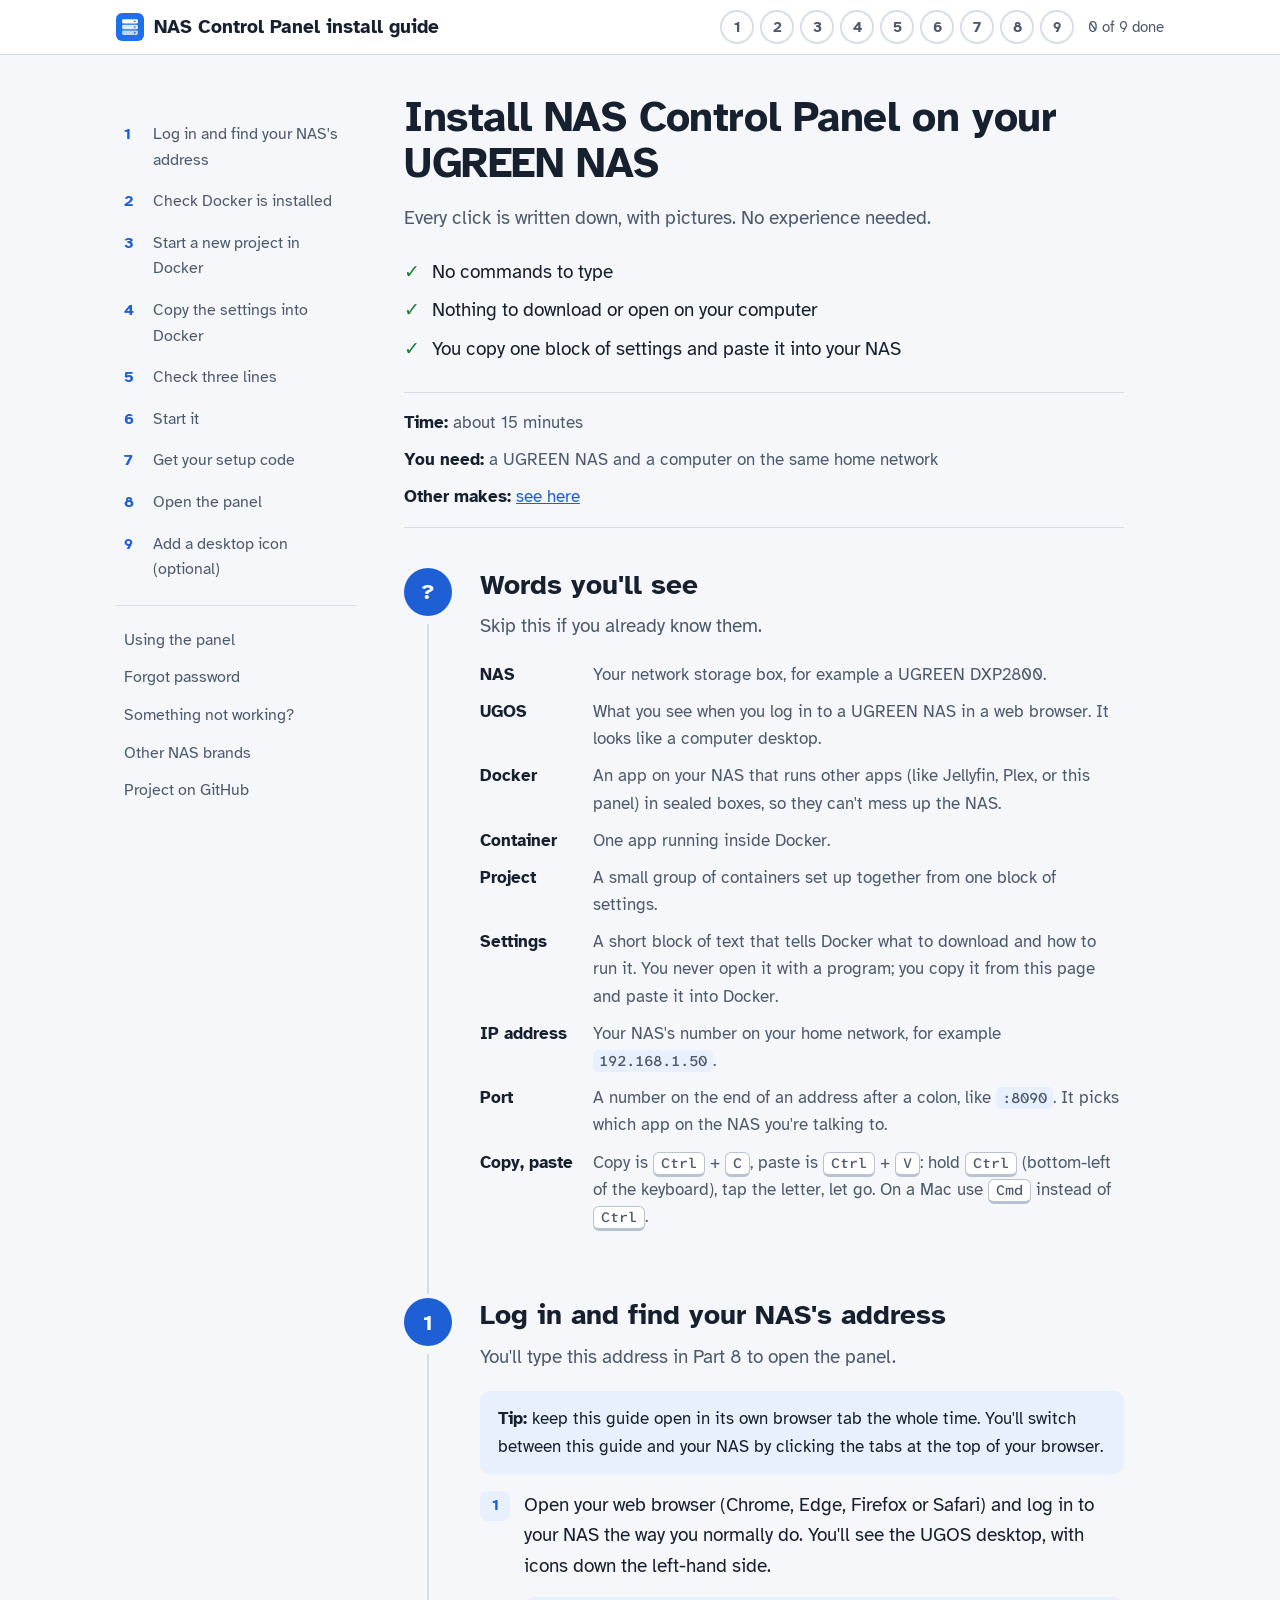
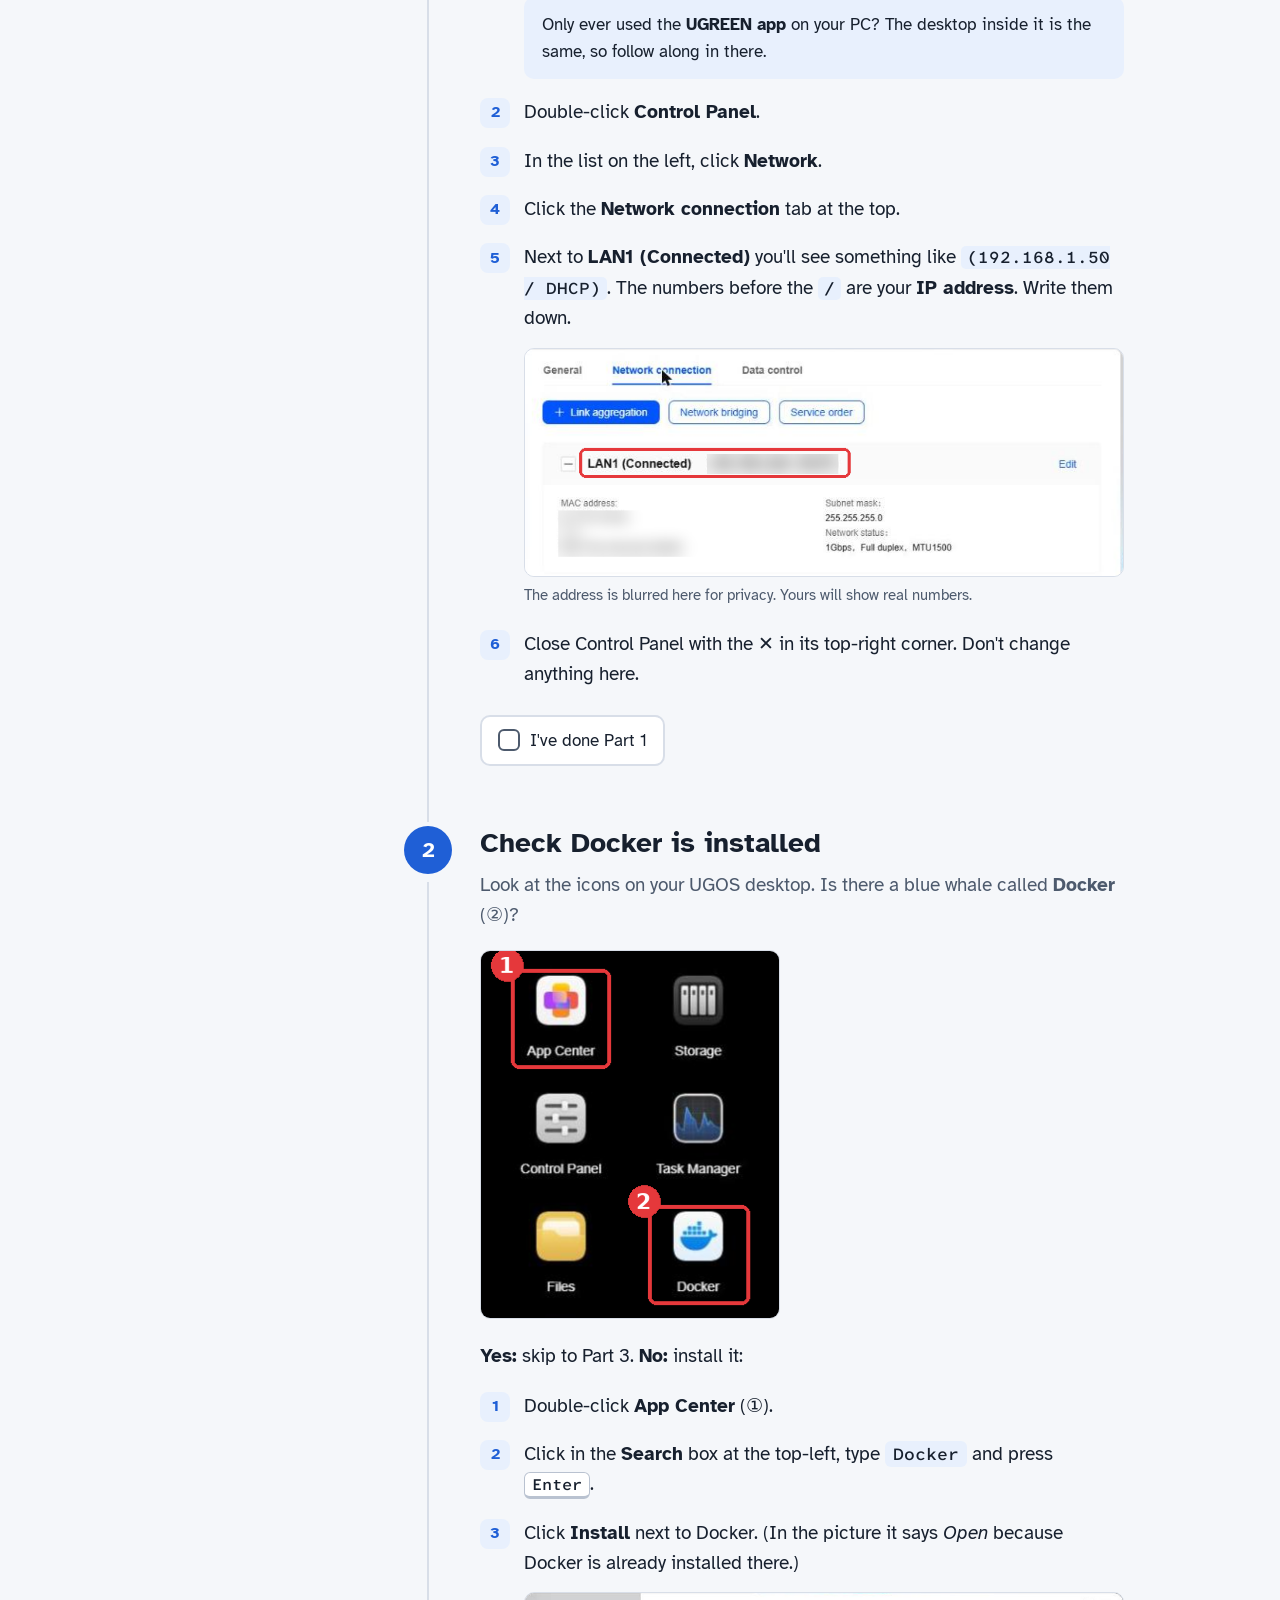
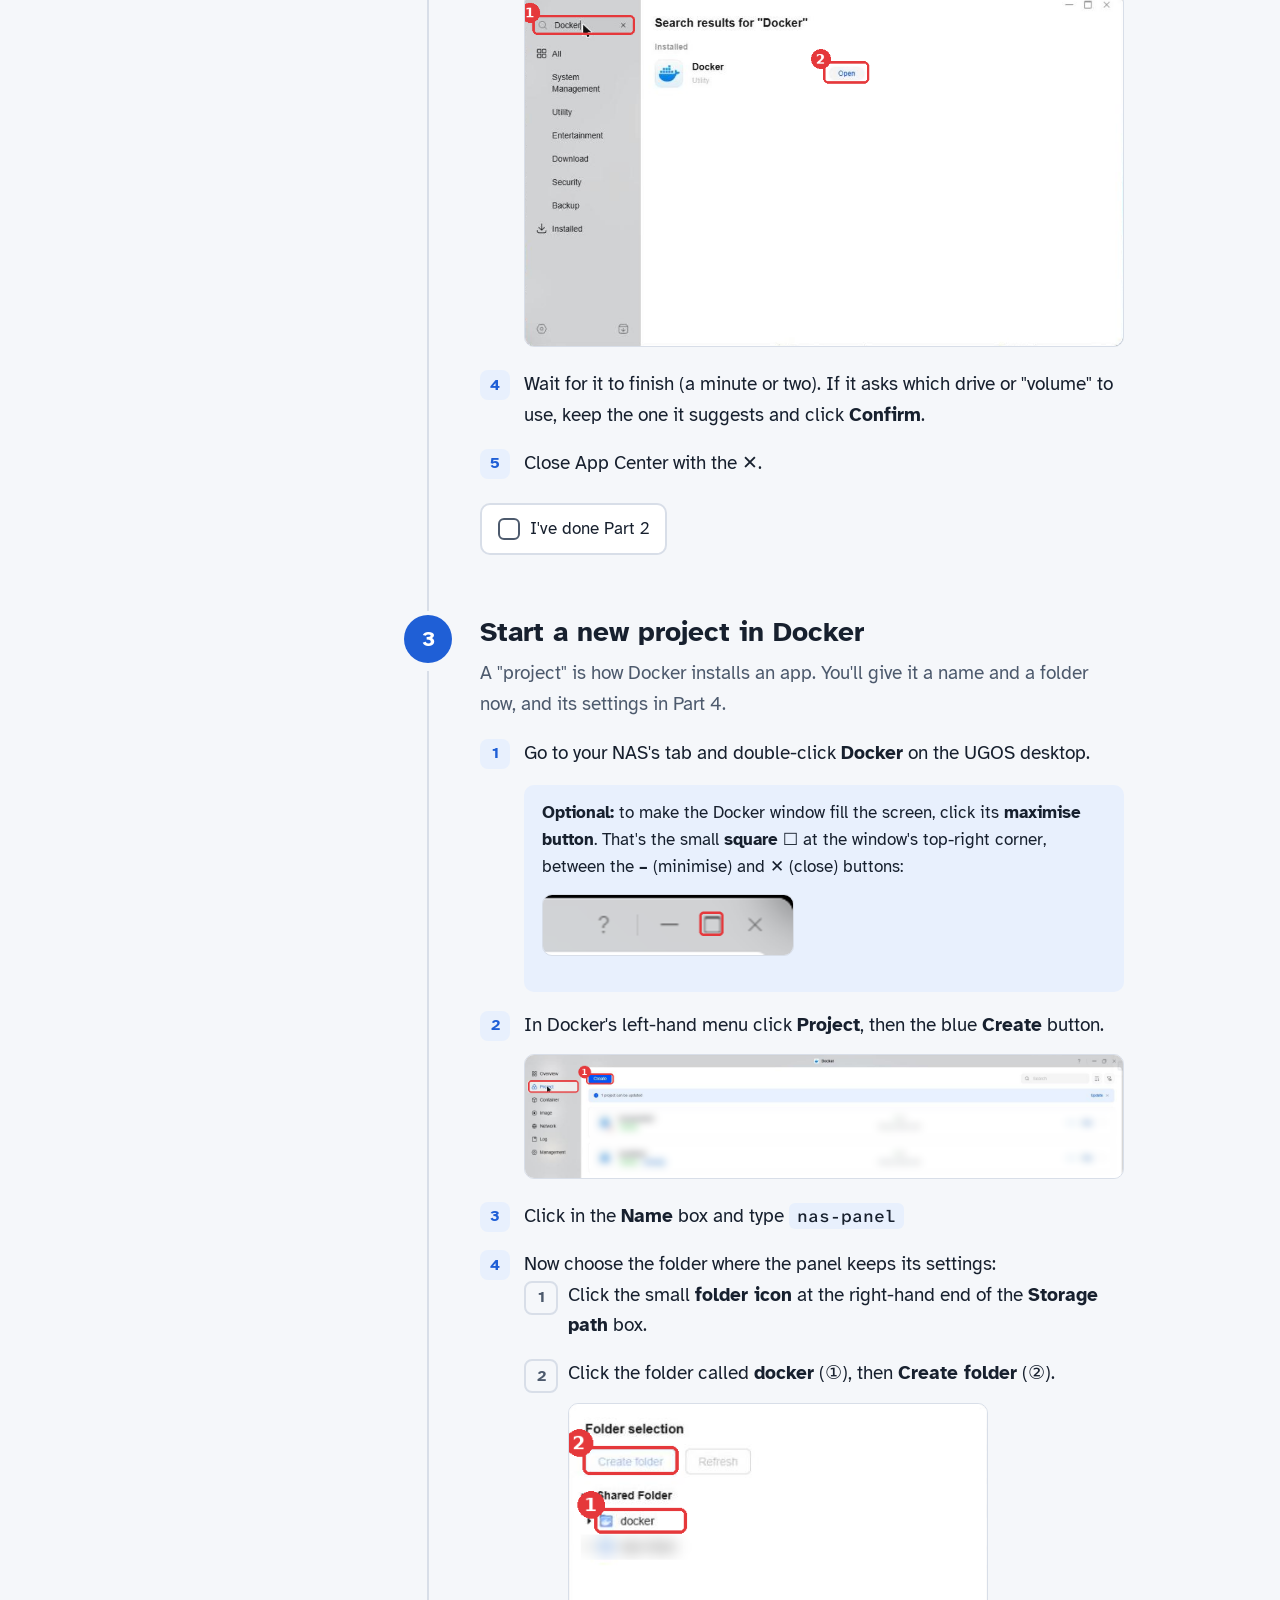
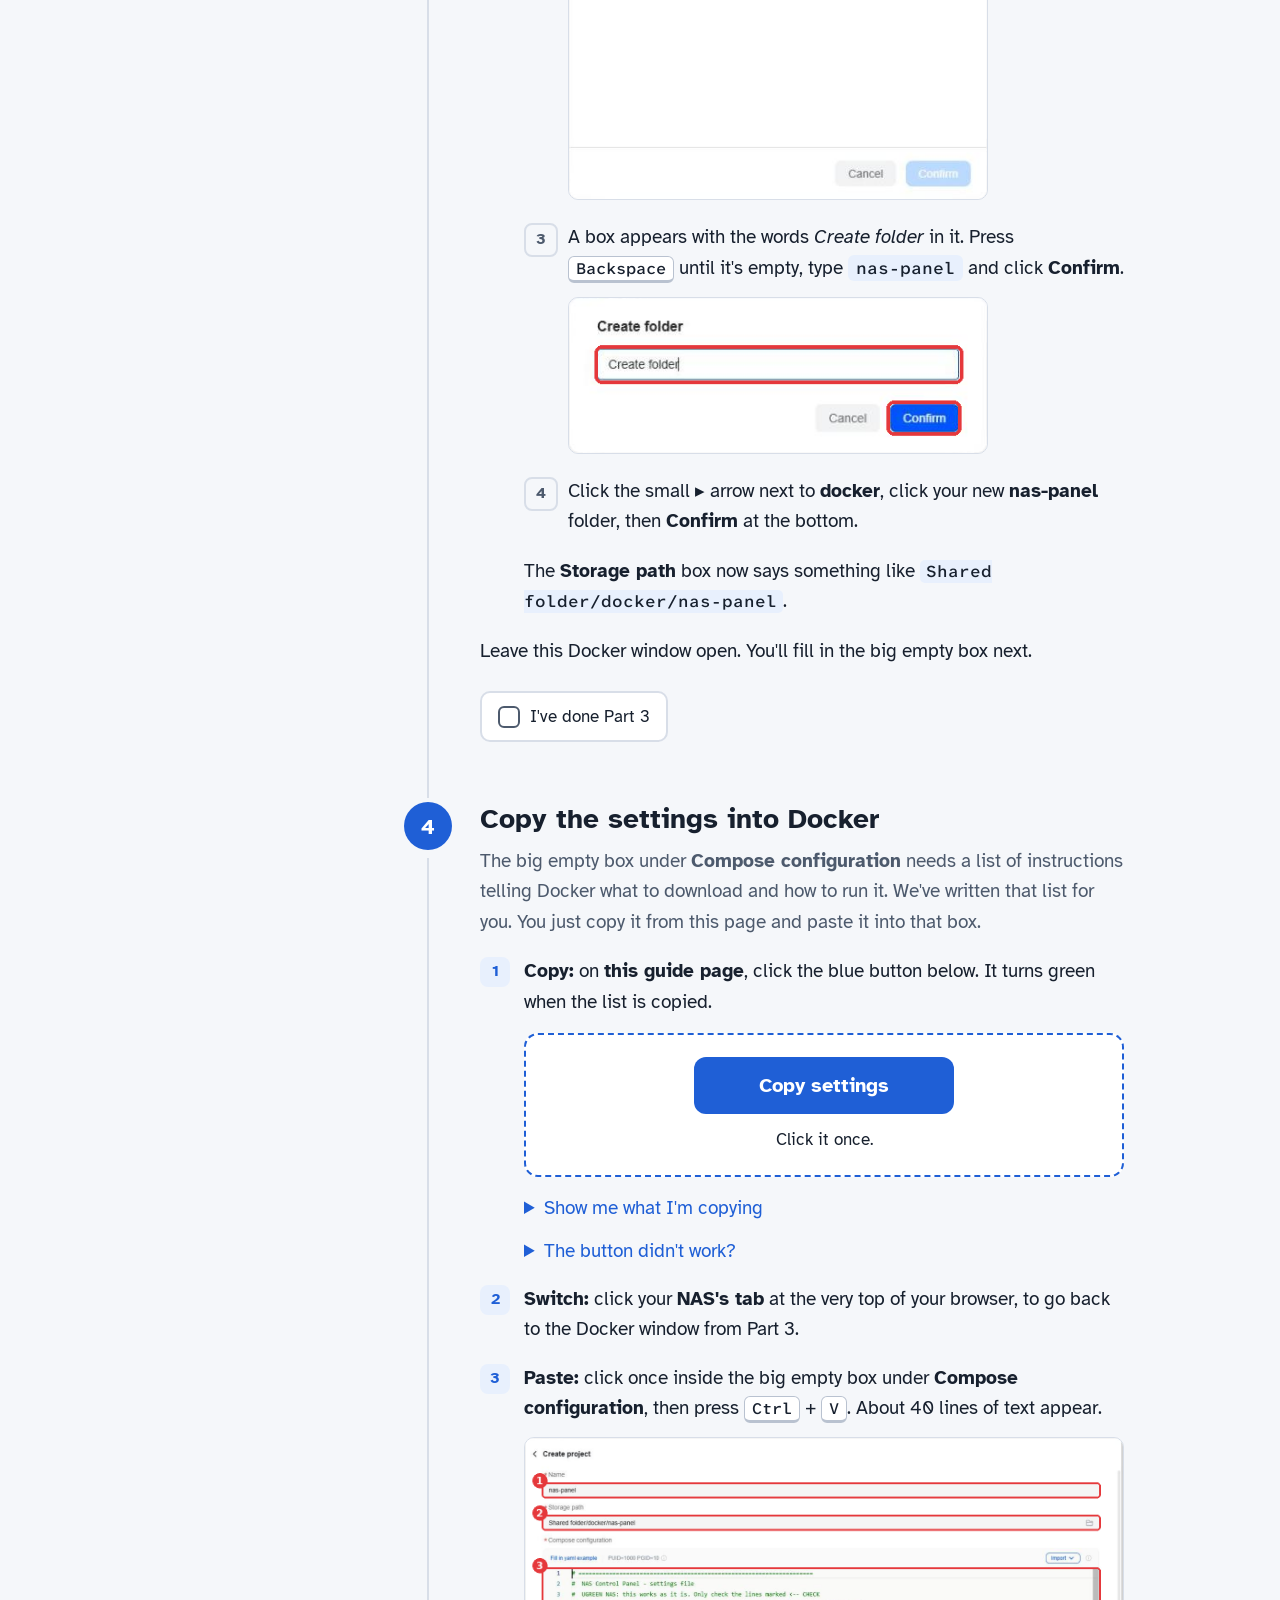
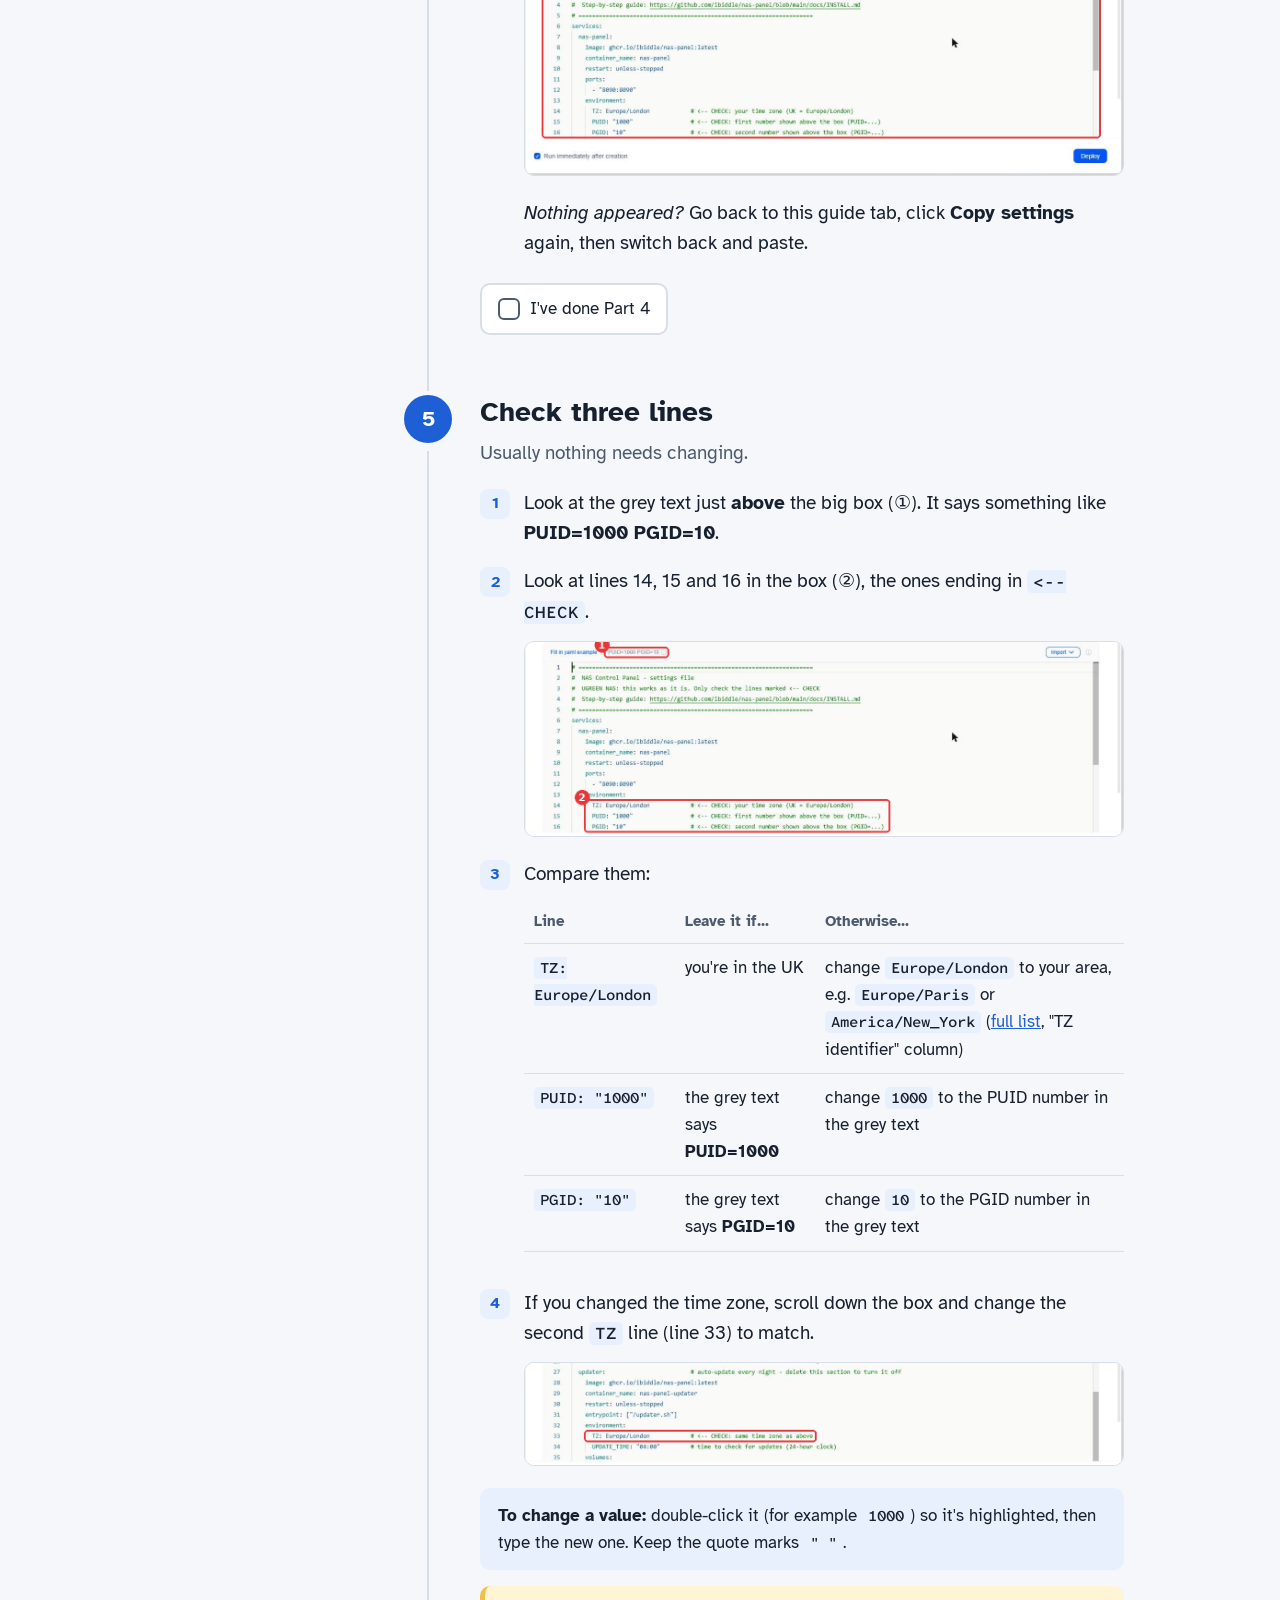
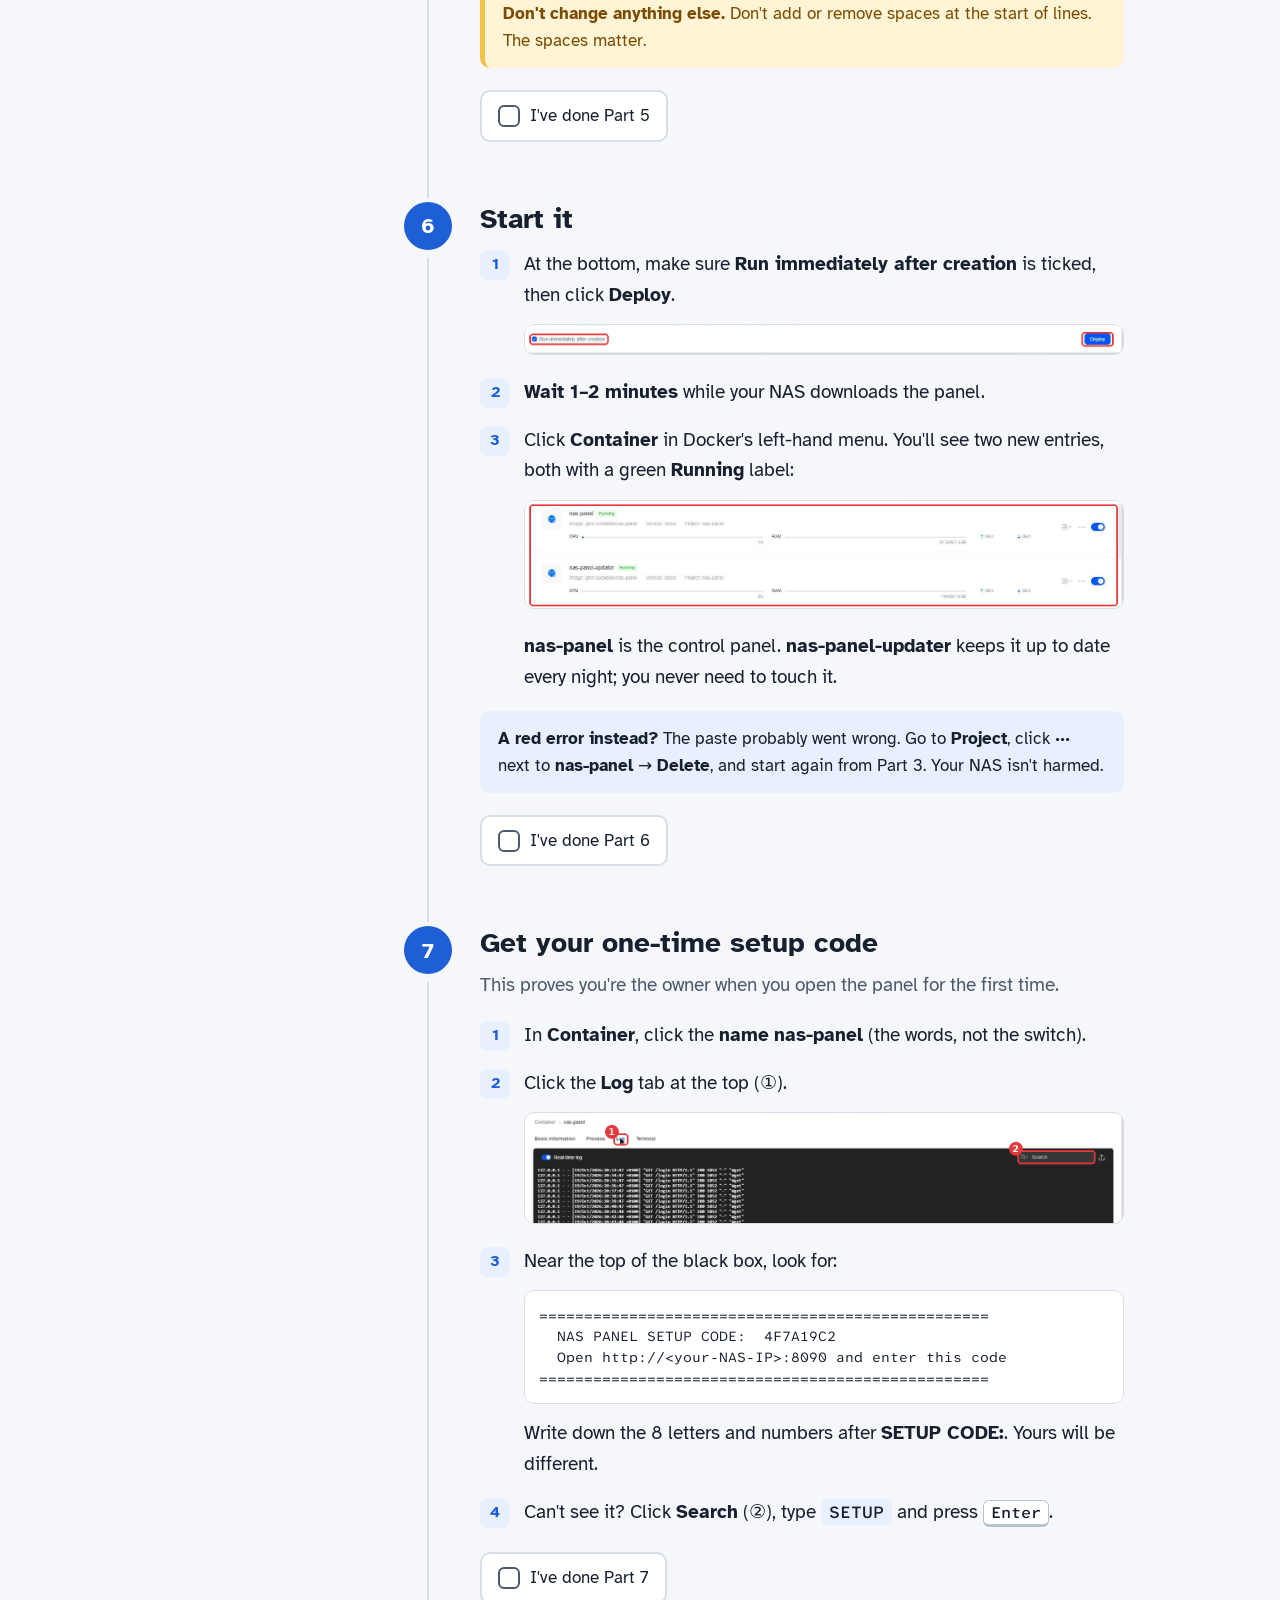
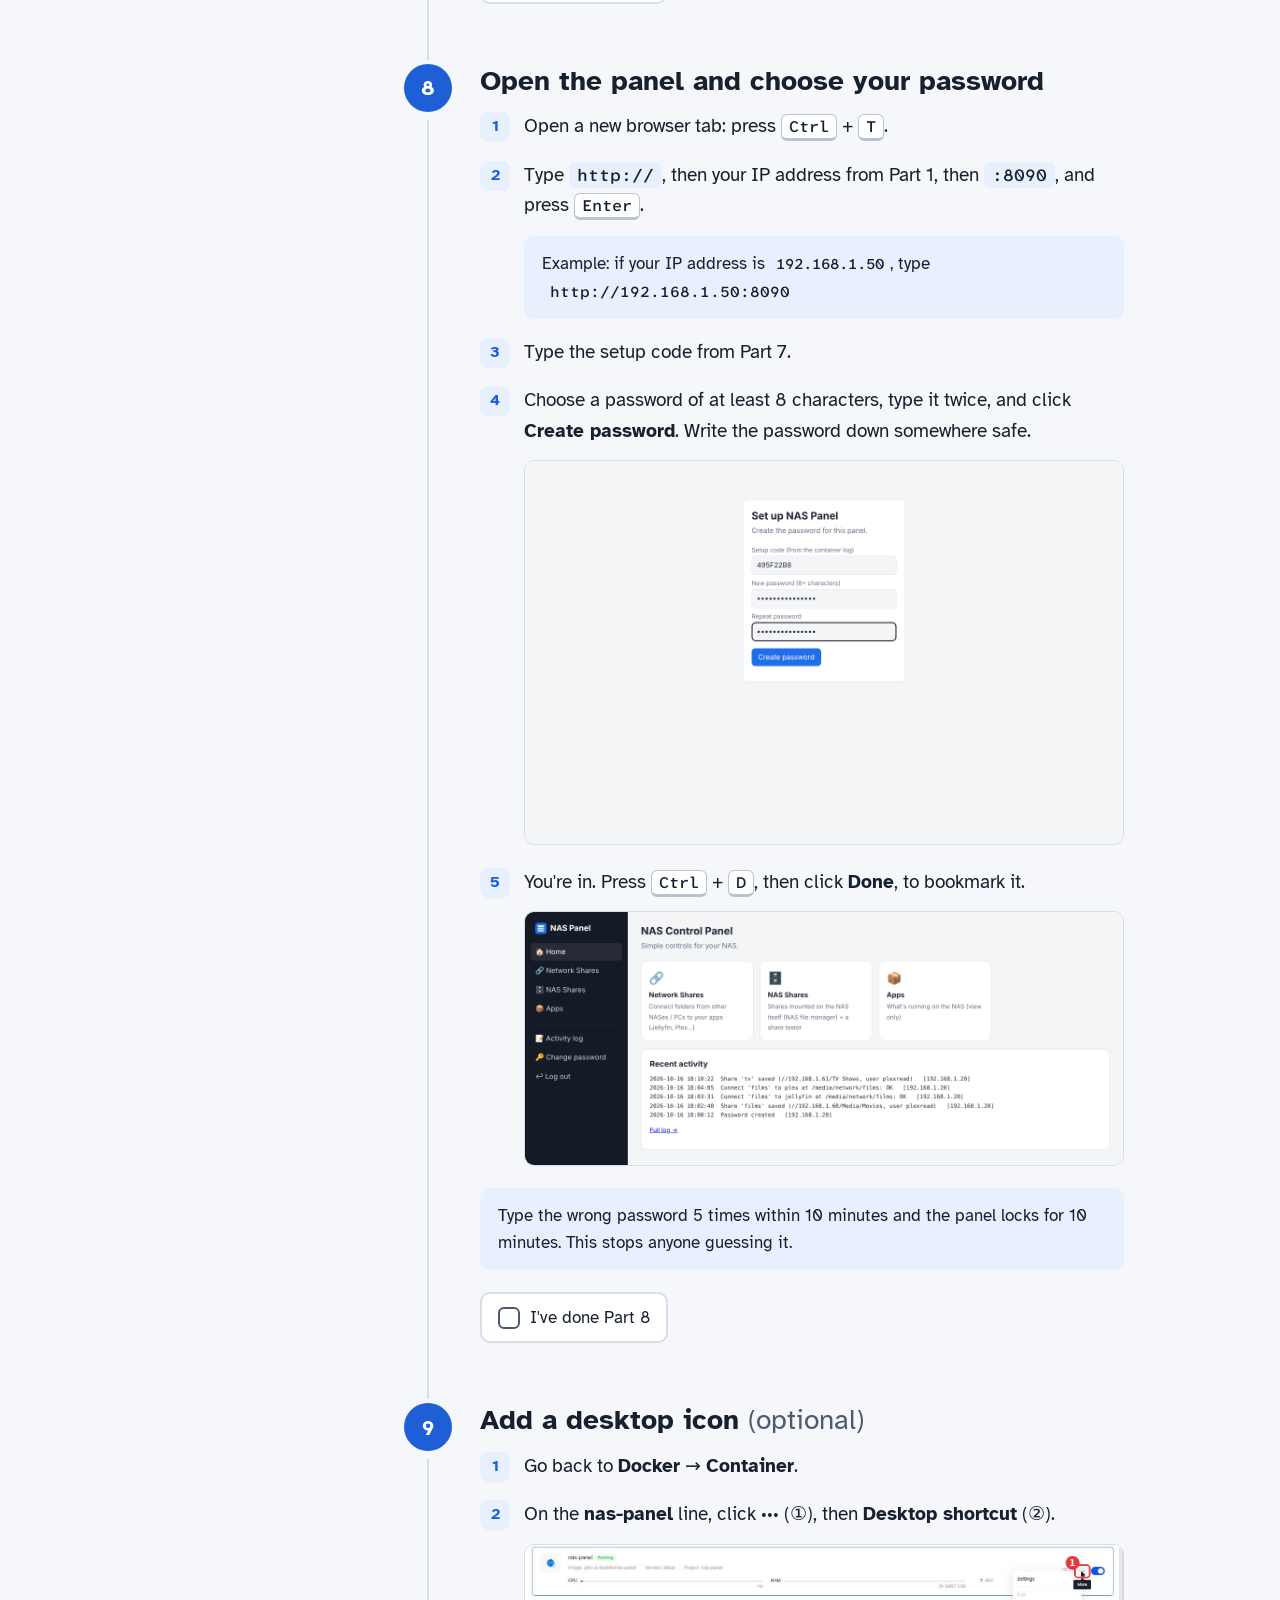
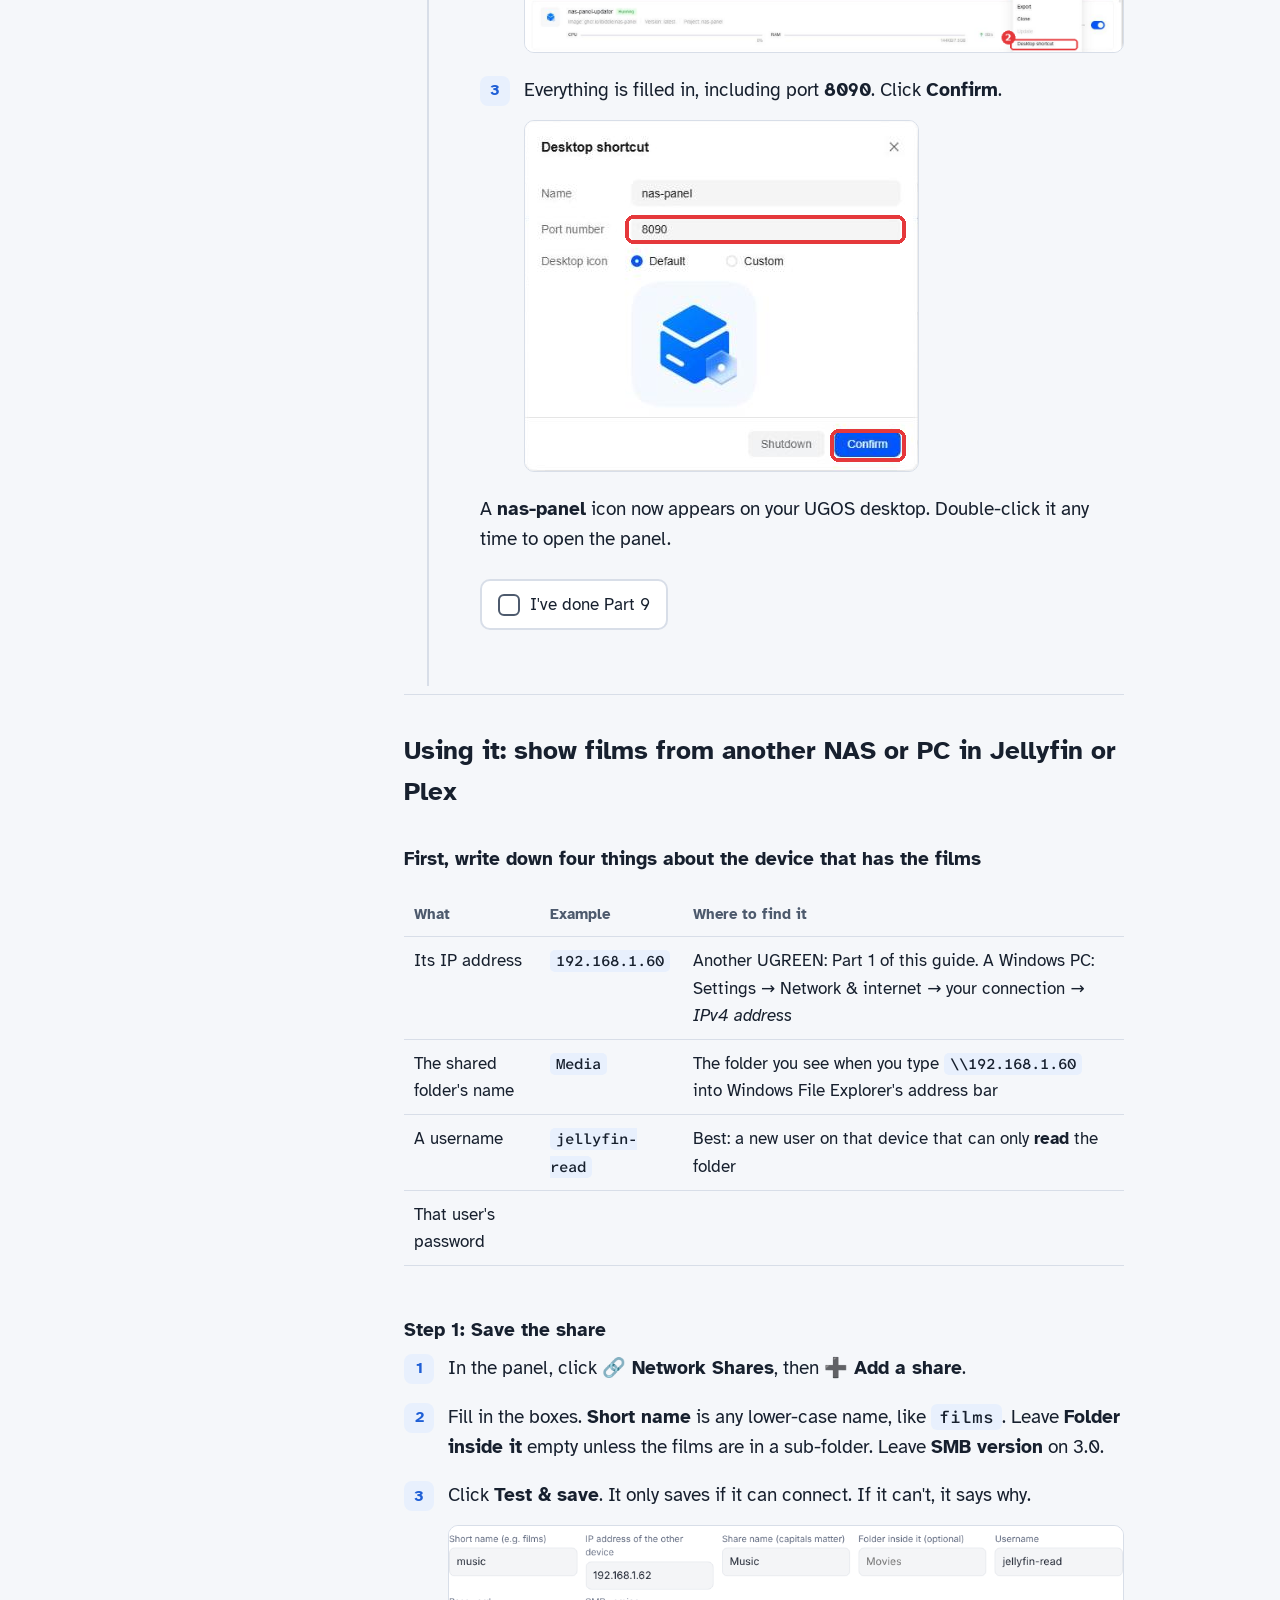
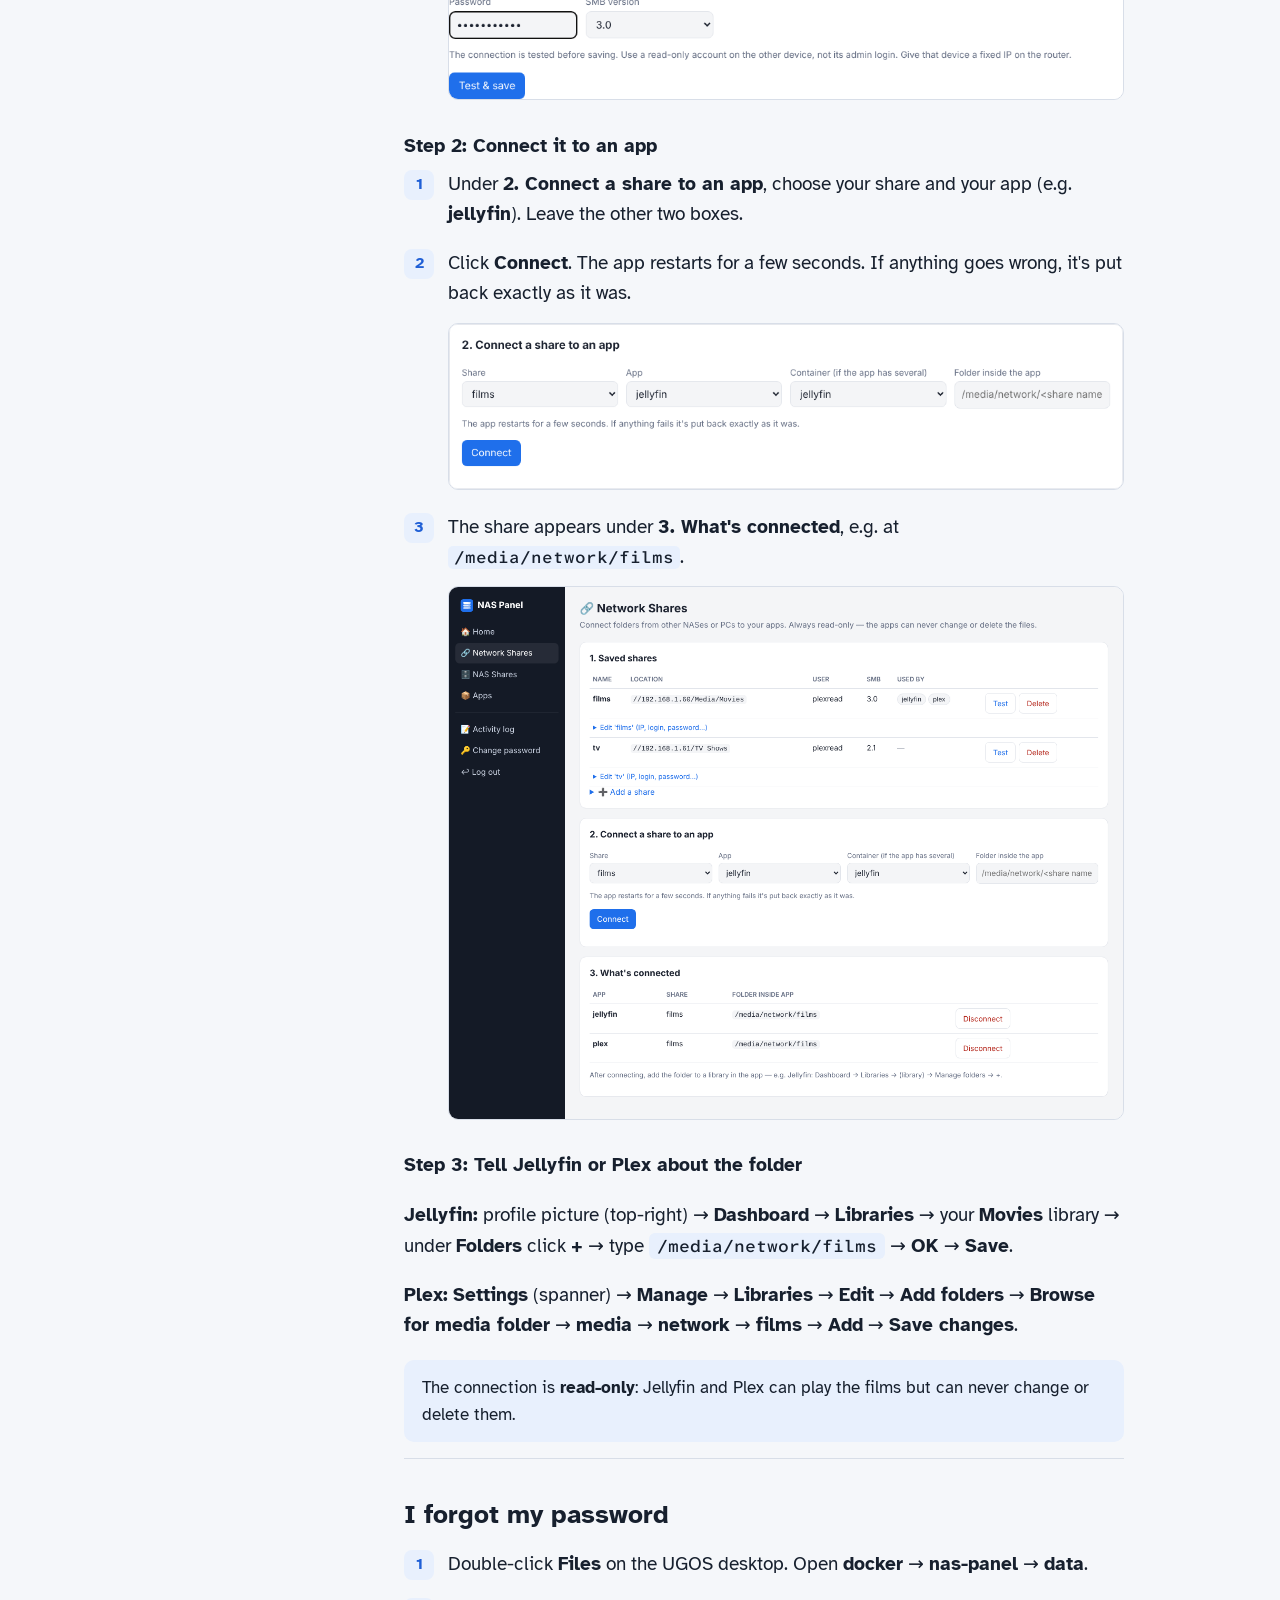
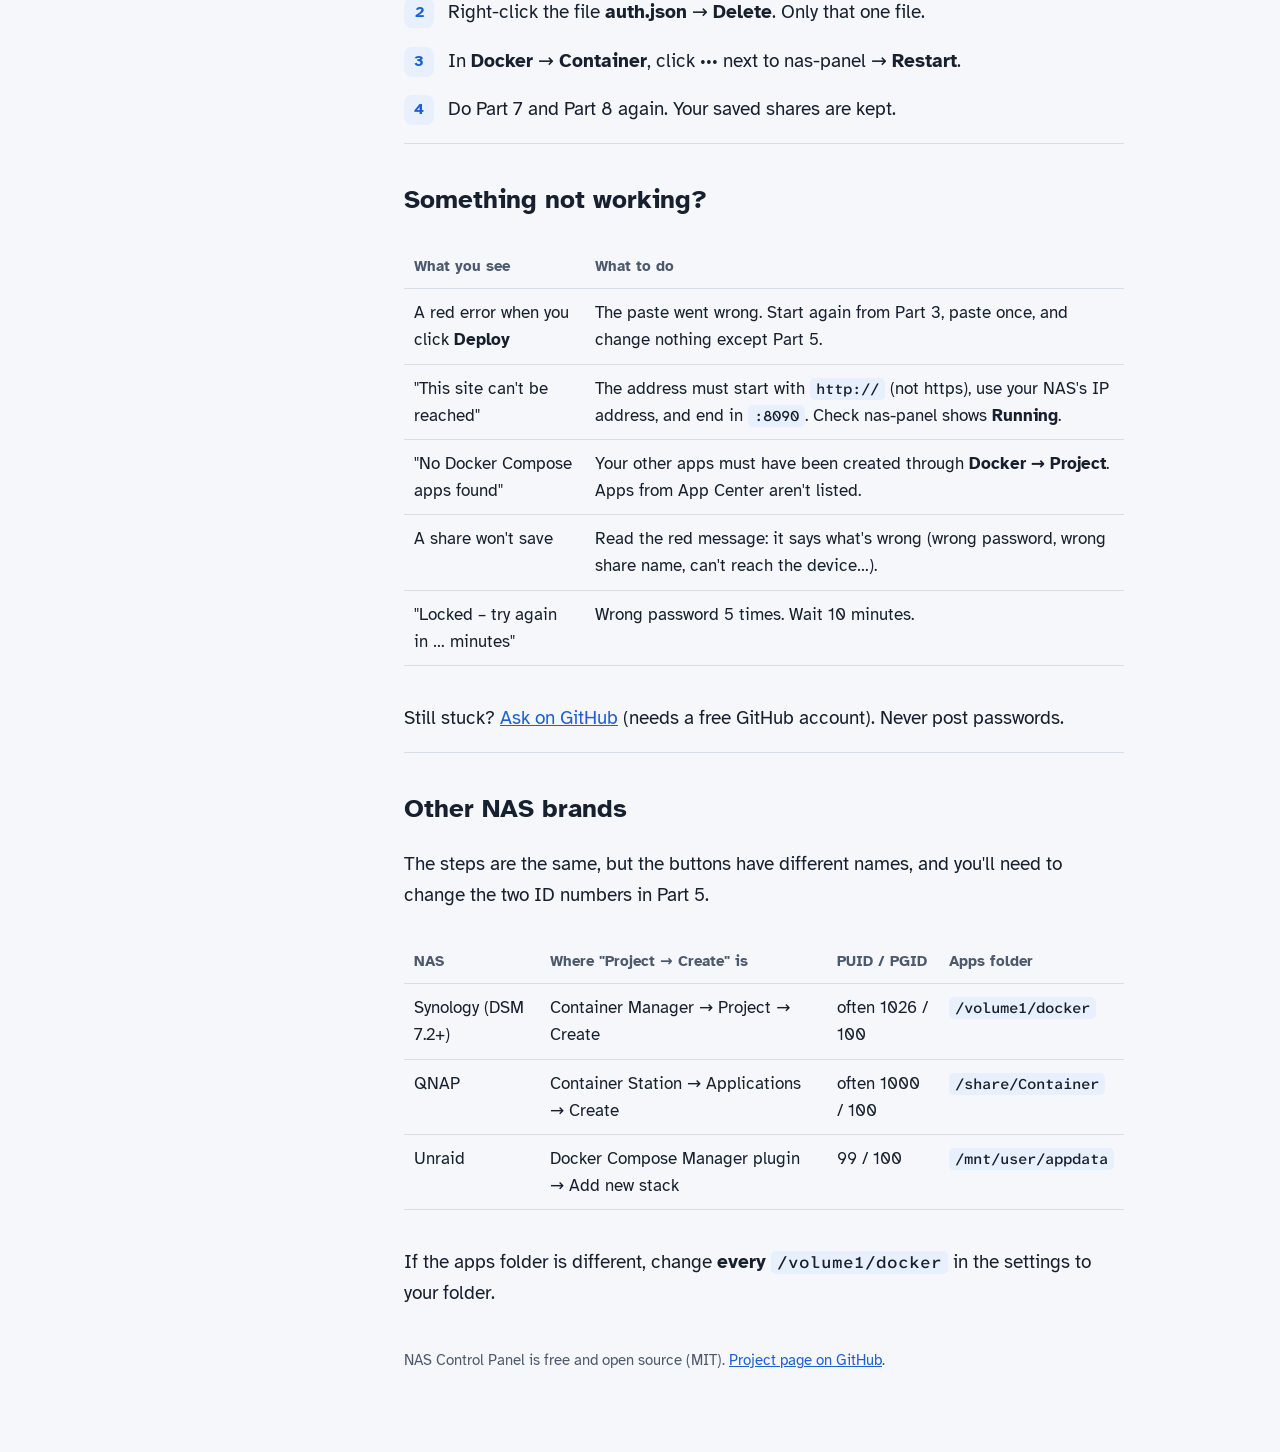
==== docs/index.html @ 1d853b89 "Guide: name the maximise button Co-Authored-By: Claude Opus 5.5 <noreply@anthropic.com> Claude-Sessi" ====
<!doctype html>
<html lang="en">
<head>
<meta charset="utf-8">
<meta name="viewport" content="width=device-width, initial-scale=1">
<title>Install NAS Control Panel — step-by-step guide</title>
<meta name="description" content="Step-by-step guide to installing NAS Control Panel on a UGREEN NAS. No experience needed.">
<link rel="icon" href="img/icon.svg">
<link rel="preconnect" href="https://fonts.googleapis.com">
<link rel="preconnect" href="https://fonts.gstatic.com" crossorigin>
<link href="https://fonts.googleapis.com/css2?family=Atkinson+Hyperlegible:ital,wght@0,400;0,700;1,400&family=Atkinson+Hyperlegible+Mono:wght@500&display=swap" rel="stylesheet">
<style>
:root{
  --paper:#f5f7fa; --sheet:#ffffff; --ink:#17202e; --soft:#4d5a6d; --rule:#d8dee8;
  --blue:#1f5fd6; --blue-ink:#ffffff; --blue-wash:#e8f0fd;
  --done:#1a7f37; --done-wash:#e6f4ea;
  --warn:#7a4b00; --warn-wash:#fff4d6; --warn-edge:#f0c049;
  --key:#ffffff; --key-edge:#b9c2d0;
}
@media (prefers-color-scheme: dark){
  :root:not([data-theme="light"]){
    --paper:#10151d; --sheet:#171e29; --ink:#e7ecf3; --soft:#a6b1c2; --rule:#2c3646;
    --blue:#6ea0ff; --blue-ink:#0b1220; --blue-wash:#1b2a45;
    --done:#5fd17f; --done-wash:#16301f;
    --warn:#ffd37a; --warn-wash:#2e2512; --warn-edge:#8a6a1e;
    --key:#222b38; --key-edge:#47546a;
  }
}
*{box-sizing:border-box}
html{scroll-behavior:smooth;scroll-padding-top:84px}
@media (prefers-reduced-motion: reduce){html{scroll-behavior:auto}}
body{margin:0;background:var(--paper);color:var(--ink);font:19px/1.6 "Atkinson Hyperlegible",system-ui,sans-serif}
a{color:var(--blue)}
a:focus-visible,button:focus-visible,input:focus-visible,summary:focus-visible{outline:3px solid var(--blue);outline-offset:3px;border-radius:6px}
img{max-width:100%;height:auto}

/* ---------- top progress bar ---------- */
.bar{position:sticky;top:0;z-index:10;background:var(--sheet);border-bottom:1px solid var(--rule)}
.bar-in{max-width:1080px;margin:0 auto;padding:10px 16px;display:flex;align-items:center;gap:14px;flex-wrap:wrap}
.bar-title{font-weight:700;margin-right:auto;display:flex;align-items:center;gap:10px;text-decoration:none;color:var(--ink)}
.bar-title img{width:28px;height:28px}
.dots{display:flex;gap:6px;list-style:none;margin:0;padding:0;flex-wrap:wrap}
.dots a{display:grid;place-items:center;width:34px;height:34px;border-radius:50%;border:2px solid var(--rule);color:var(--soft);text-decoration:none;font-weight:700;font-size:15px;background:var(--sheet)}
.dots a:hover{border-color:var(--blue);color:var(--blue)}
.dots a.is-done{background:var(--done);border-color:var(--done);color:#fff}
.bar-count{font-size:15px;color:var(--soft);white-space:nowrap}

/* ---------- page ---------- */
.page{max-width:1080px;margin:0 auto;padding:0 16px 80px;display:grid;grid-template-columns:240px minmax(0,1fr);gap:48px}
.toc{position:sticky;top:76px;align-self:start;padding-top:40px;font-size:16px}
.toc ol{list-style:none;margin:0;padding:0}
.toc li{margin:0 0 4px}
.toc a{display:flex;gap:10px;align-items:baseline;padding:6px 8px;border-radius:8px;text-decoration:none;color:var(--soft)}
.toc a:hover{background:var(--blue-wash);color:var(--ink)}
.toc .n{font-weight:700;min-width:1.2em;color:var(--blue)}
.toc .is-done .n{color:var(--done)}
.toc .extra{margin-top:16px;padding-top:16px;border-top:1px solid var(--rule)}
main{min-width:0;padding-top:40px;max-width:720px}

h1{font-size:2.6rem;line-height:1.1;margin:0 0 .4em;letter-spacing:-.01em}
.lede{font-size:1.2rem;color:var(--soft);margin:0 0 1.2em}
.promise{list-style:none;margin:0 0 28px;padding:0;display:grid;gap:8px}
.promise li{display:flex;gap:12px;align-items:baseline}
.promise li::before{content:"✓";font-weight:700;color:var(--done)}
.facts{display:flex;flex-wrap:wrap;gap:10px 24px;font-size:17px;color:var(--soft);margin:0 0 40px;padding:16px 0;border-top:1px solid var(--rule);border-bottom:1px solid var(--rule)}
.facts b{color:var(--ink)}

/* ---------- parts: a numbered rail ---------- */
.part{position:relative;padding:0 0 56px 76px}
.part::before{content:"";position:absolute;left:23px;top:56px;bottom:0;width:2px;background:var(--rule)}
.part:last-of-type::before{display:none}
.part-num{position:absolute;left:0;top:0;width:48px;height:48px;border-radius:50%;display:grid;place-items:center;font-size:22px;font-weight:700;background:var(--blue);color:var(--blue-ink)}
.part.is-done .part-num{background:var(--done);color:#fff}
.part.is-done .part-num::after{content:"✓";position:absolute;right:-4px;bottom:-4px;width:20px;height:20px;border-radius:50%;background:var(--sheet);color:var(--done);font-size:13px;display:grid;place-items:center;border:2px solid var(--done)}
.part h2{font-size:1.75rem;line-height:1.2;margin:4px 0 .5em}
.part .why{color:var(--soft);margin:-.2em 0 1em}
h3{font-size:1.2rem;margin:1.6em 0 .4em}

.steps{counter-reset:s;list-style:none;margin:0 0 1em;padding:0}
.steps>li{counter-increment:s;position:relative;padding:0 0 0 44px;margin:0 0 18px}
.steps>li::before{content:counter(s);position:absolute;left:0;top:1px;width:30px;height:30px;border-radius:8px;background:var(--blue-wash);color:var(--blue);font-weight:700;font-size:16px;display:grid;place-items:center}
.steps .steps>li::before{background:transparent;border:2px solid var(--rule);color:var(--soft)}

/* things you type, keys, on-screen labels */
kbd{font:500 .85em "Atkinson Hyperlegible Mono",ui-monospace,monospace;background:var(--key);border:1px solid var(--key-edge);border-bottom-width:3px;border-radius:6px;padding:1px 7px;white-space:nowrap}
.type{font:500 .9em "Atkinson Hyperlegible Mono",ui-monospace,monospace;background:var(--blue-wash);color:var(--ink);padding:2px 8px;border-radius:6px;white-space:nowrap}
.ui{font-weight:700}
code{font:500 .88em "Atkinson Hyperlegible Mono",ui-monospace,monospace;background:var(--blue-wash);padding:1px 6px;border-radius:5px}

/* pictures */
figure{margin:14px 0 22px}
figure button{all:unset;cursor:zoom-in;display:block;border-radius:10px}
figure img{display:block;border:1px solid var(--rule);border-radius:10px;background:#fff}
figcaption{font-size:15px;color:var(--soft);margin-top:6px}

/* notes */
.note,.stop{border-radius:10px;padding:14px 18px;margin:16px 0;font-size:17px}
.note{background:var(--blue-wash)}
.stop{background:var(--warn-wash);color:var(--warn);border-left:5px solid var(--warn-edge)}
.stop b,.note b{color:inherit}

/* done toggle */
.done-btn{display:inline-flex;align-items:center;gap:10px;margin-top:6px;font:inherit;font-size:17px;padding:10px 16px;border-radius:10px;border:2px solid var(--rule);background:var(--sheet);color:var(--ink);cursor:pointer}
.done-btn:hover{border-color:var(--done)}
.done-btn .box{width:22px;height:22px;border-radius:6px;border:2px solid var(--soft);display:grid;place-items:center;font-size:14px}
.part.is-done .done-btn{border-color:var(--done);background:var(--done-wash)}
.part.is-done .done-btn .box{background:var(--done);border-color:var(--done);color:#fff}
.part.is-done .done-btn .box::before{content:"✓"}

/* the big copy button */
.copy-zone{background:var(--sheet);border:2px dashed var(--blue);border-radius:14px;padding:22px;margin:16px 0;text-align:center}
.copy-btn{font:700 1.25rem "Atkinson Hyperlegible",sans-serif;background:var(--blue);color:var(--blue-ink);border:0;border-radius:12px;padding:16px 28px;cursor:pointer;min-width:260px}
.copy-btn:hover{filter:brightness(1.08)}
.copy-btn.ok{background:var(--done);color:#fff}
.copy-msg{margin:12px 0 0;font-size:17px;min-height:1.6em}
details{margin:12px 0}
summary{cursor:pointer;color:var(--blue)}
pre{background:var(--sheet);border:1px solid var(--rule);border-radius:10px;padding:14px;overflow:auto;font:14px/1.5 "Atkinson Hyperlegible Mono",ui-monospace,monospace;text-align:left;max-height:340px}

/* tables */
.tbl{width:100%;border-collapse:collapse;font-size:17px;margin:10px 0 18px}
.tbl th,.tbl td{text-align:left;vertical-align:top;padding:10px 10px;border-bottom:1px solid var(--rule)}
.tbl th{font-weight:700;color:var(--soft);font-size:15px}
.tblwrap{overflow-x:auto}
dl.words{display:grid;grid-template-columns:max-content 1fr;gap:10px 20px;margin:0 0 8px;font-size:17px}
dl.words dt{font-weight:700}
dl.words dd{margin:0;color:var(--soft)}

.after{border-top:1px solid var(--rule);padding-top:36px;margin-top:8px}
.after h2{font-size:1.6rem;margin:0 0 .5em}
footer{color:var(--soft);font-size:15px;margin-top:40px}

/* lightbox */
dialog{border:0;padding:0;background:transparent;max-width:96vw;max-height:94vh}
dialog::backdrop{background:rgba(10,14,20,.85)}
dialog img{max-width:96vw;max-height:88vh;border-radius:8px;background:#fff;display:block}
dialog form{text-align:center;margin-top:10px}
dialog button{font:inherit;padding:8px 18px;border-radius:8px;border:0;cursor:pointer}

@media (max-width:900px){
  .page{grid-template-columns:1fr;gap:0}
  .toc{display:none}
  h1{font-size:2rem}
  .part{padding-left:60px}
  .part-num{width:40px;height:40px;font-size:19px}
  .part::before{left:19px;top:48px}
  .bar-count{display:none}
  dl.words{grid-template-columns:1fr}
  dl.words dd{margin-bottom:8px}
}
@media (max-width:520px){ .dots a{width:28px;height:28px;font-size:13px} body{font-size:18px} }
</style>
</head>
<body>

<header class="bar">
  <div class="bar-in">
    <a class="bar-title" href="#top"><img src="img/icon.svg" alt="">NAS Control Panel install guide</a>
    <ol class="dots" id="dots" aria-label="Parts"></ol>
    <span class="bar-count" id="count"></span>
  </div>
</header>

<div class="page" id="top">
  <nav class="toc" aria-label="Contents">
    <ol id="toc"></ol>
    <div class="extra">
      <a href="#using">Using the panel</a>
      <a href="#forgot">Forgot password</a>
      <a href="#problems">Something not working?</a>
      <a href="#brands">Other NAS brands</a>
      <a href="https://github.com/ibiddle/nas-panel">Project on GitHub</a>
    </div>
  </nav>

<main>
  <h1>Install NAS Control Panel on your UGREEN NAS</h1>
  <p class="lede">Every click is written down, with pictures. No experience needed.</p>
  <ul class="promise">
    <li>No commands to type</li>
    <li>Nothing to download or open on your computer</li>
    <li>You copy one block of settings and paste it into your NAS</li>
  </ul>
  <p class="facts"><span><b>Time:</b> about 15 minutes</span><span><b>You need:</b> a UGREEN NAS and a computer on the same home network</span><span><b>Other makes:</b> <a href="#brands">see here</a></span></p>

  <section class="part" id="words">
    <div class="part-num" aria-hidden="true">?</div>
    <h2>Words you'll see</h2>
    <p class="why">Skip this if you already know them.</p>
    <dl class="words">
      <dt>NAS</dt><dd>Your network storage box, for example a UGREEN DXP2800.</dd>
      <dt>UGOS</dt><dd>What you see when you log in to a UGREEN NAS in a web browser. It looks like a computer desktop.</dd>
      <dt>Docker</dt><dd>An app on your NAS that runs other apps (like Jellyfin, Plex, or this panel) in sealed boxes, so they can't mess up the NAS.</dd>
      <dt>Container</dt><dd>One app running inside Docker.</dd>
      <dt>Project</dt><dd>A small group of containers set up together from one block of settings.</dd>
      <dt>Settings</dt><dd>A short block of text that tells Docker what to download and how to run it. You never open it with a program; you copy it from this page and paste it into Docker.</dd>
      <dt>IP address</dt><dd>Your NAS's number on your home network, for example <code>192.168.1.50</code>.</dd>
      <dt>Port</dt><dd>A number on the end of an address after a colon, like <code>:8090</code>. It picks which app on the NAS you're talking to.</dd>
      <dt>Copy, paste</dt><dd>Copy is <kbd>Ctrl</kbd> + <kbd>C</kbd>, paste is <kbd>Ctrl</kbd> + <kbd>V</kbd>: hold <kbd>Ctrl</kbd> (bottom-left of the keyboard), tap the letter, let go. On a Mac use <kbd>Cmd</kbd> instead of <kbd>Ctrl</kbd>.</dd>
    </dl>
  </section>

  <!-- PART 1 -->
  <section class="part" id="p1" data-part="1" data-title="Log in and find your NAS's address">
    <div class="part-num" aria-hidden="true">1</div>
    <h2>Log in and find your NAS's address</h2>
    <p class="why">You'll type this address in Part 8 to open the panel.</p>
    <div class="note"><b>Tip:</b> keep this guide open in its own browser tab the whole time. You'll switch between this guide and your NAS by clicking the tabs at the top of your browser.</div>
    <ol class="steps">
      <li>Open your web browser (Chrome, Edge, Firefox or Safari) and log in to your NAS the way you normally do. You'll see the UGOS desktop, with icons down the left-hand side.
        <div class="note">Only ever used the <b>UGREEN app</b> on your PC? The desktop inside it is the same, so follow along in there.</div></li>
      <li>Double-click <span class="ui">Control Panel</span>.</li>
      <li>In the list on the left, click <span class="ui">Network</span>.</li>
      <li>Click the <span class="ui">Network connection</span> tab at the top.</li>
      <li>Next to <span class="ui">LAN1 (Connected)</span> you'll see something like <code>(192.168.1.50 / DHCP)</code>. The numbers before the <code>/</code> are your <b>IP address</b>. Write them down.
        <figure><button type="button" data-zoom><img src="img/ugos-ip.png" alt="Control Panel, Network connection tab, with the LAN1 line circled" loading="lazy"></button><figcaption>The address is blurred here for privacy. Yours will show real numbers.</figcaption></figure></li>
      <li>Close Control Panel with the <span class="ui">✕</span> in its top-right corner. Don't change anything here.</li>
    </ol>
    <button class="done-btn" type="button"><span class="box"></span>I've done Part 1</button>
  </section>

  <!-- PART 2 -->
  <section class="part" id="p2" data-part="2" data-title="Check Docker is installed">
    <div class="part-num" aria-hidden="true">2</div>
    <h2>Check Docker is installed</h2>
    <p class="why">Look at the icons on your UGOS desktop. Is there a blue whale called <span class="ui">Docker</span> (②)?</p>
    <figure><button type="button" data-zoom><img src="img/ugos-0-desktop.png" alt="UGOS desktop with App Center (1) and Docker (2) circled" loading="lazy" style="max-width:300px"></button></figure>
    <p><b>Yes:</b> skip to Part 3. <b>No:</b> install it:</p>
    <ol class="steps">
      <li>Double-click <span class="ui">App Center</span> (①).</li>
      <li>Click in the <span class="ui">Search</span> box at the top-left, type <span class="type">Docker</span> and press <kbd>Enter</kbd>.</li>
      <li>Click <span class="ui">Install</span> next to Docker. (In the picture it says <i>Open</i> because Docker is already installed there.)
        <figure><button type="button" data-zoom><img src="img/ugos-appcenter.png" alt="App Center search results for Docker" loading="lazy"></button></figure></li>
      <li>Wait for it to finish (a minute or two). If it asks which drive or "volume" to use, keep the one it suggests and click <span class="ui">Confirm</span>.</li>
      <li>Close App Center with the <span class="ui">✕</span>.</li>
    </ol>
    <button class="done-btn" type="button"><span class="box"></span>I've done Part 2</button>
  </section>

  <!-- PART 3 -->
  <section class="part" id="p3" data-part="3" data-title="Start a new project in Docker">
    <div class="part-num" aria-hidden="true">3</div>
    <h2>Start a new project in Docker</h2>
    <p class="why">A "project" is how Docker installs an app. You'll give it a name and a folder now, and its settings in Part 4.</p>
    <ol class="steps">
      <li>Go to your NAS's tab and double-click <span class="ui">Docker</span> on the UGOS desktop.
        <div class="note"><b>Optional:</b> to make the Docker window fill the screen, click its <b>maximise button</b>. That's the small <b>square ☐</b> at the window's top-right corner, between the <b>–</b> (minimise) and <b>✕</b> (close) buttons:
        <figure><img src="img/ugos-maximise.png" alt="The maximise button, between minimise and close" style="max-width:252px"></figure></div></li>
      <li>In Docker's left-hand menu click <span class="ui">Project</span>, then the blue <span class="ui">Create</span> button.
        <figure><button type="button" data-zoom><img src="img/ugos-1-project.png" alt="Docker, Project page, Create button circled" loading="lazy"></button></figure></li>
      <li>Click in the <span class="ui">Name</span> box and type <span class="type">nas-panel</span></li>
      <li>Now choose the folder where the panel keeps its settings:
        <ol class="steps">
          <li>Click the small <b>folder icon</b> at the right-hand end of the <span class="ui">Storage path</span> box.</li>
          <li>Click the folder called <span class="ui">docker</span> (①), then <span class="ui">Create folder</span> (②).
            <figure><button type="button" data-zoom><img src="img/ugos-folder-1.png" alt="Folder selection window" loading="lazy" style="max-width:420px"></button></figure></li>
          <li>A box appears with the words <i>Create folder</i> in it. Press <kbd>Backspace</kbd> until it's empty, type <span class="type">nas-panel</span> and click <span class="ui">Confirm</span>.
            <figure><button type="button" data-zoom><img src="img/ugos-folder-2.png" alt="Create folder box" loading="lazy" style="max-width:420px"></button></figure></li>
          <li>Click the small <span class="ui">▸</span> arrow next to <span class="ui">docker</span>, click your new <span class="ui">nas-panel</span> folder, then <span class="ui">Confirm</span> at the bottom.</li>
        </ol>
        The <span class="ui">Storage path</span> box now says something like <code>Shared folder/docker/nas-panel</code>.</li>
    </ol>
    <p>Leave this Docker window open. You'll fill in the big empty box next.</p>
    <button class="done-btn" type="button"><span class="box"></span>I've done Part 3</button>
  </section>

  <!-- PART 4 -->
  <section class="part" id="p4" data-part="4" data-title="Copy the settings into Docker">
    <div class="part-num" aria-hidden="true">4</div>
    <h2>Copy the settings into Docker</h2>
    <p class="why">The big empty box under <b>Compose configuration</b> needs a list of instructions telling Docker what to download and how to run it. We've written that list for you. You just copy it from this page and paste it into that box.</p>
    <ol class="steps">
      <li><b>Copy:</b> on <b>this guide page</b>, click the blue button below. It turns green when the list is copied.
        <div class="copy-zone">
          <button class="copy-btn" id="copy" type="button">Copy settings</button>
          <p class="copy-msg" id="copy-msg" aria-live="polite">Click it once.</p>
        </div>
        <details><summary>Show me what I'm copying</summary><pre id="compose"># =====================================================================
#  NAS Control Panel - settings file
#  UGREEN NAS: this works as it is. Only check the lines marked &lt;-- CHECK
#  Step-by-step guide: https://github.com/ibiddle/nas-panel/blob/main/docs/INSTALL.md
# =====================================================================
services:
  nas-panel:
    image: ghcr.io/ibiddle/nas-panel:latest
    container_name: nas-panel
    restart: unless-stopped
    ports:
      - &quot;8090:8090&quot;
    environment:
      TZ: Europe/London            # &lt;-- CHECK: your time zone (UK = Europe/London)
      PUID: &quot;1000&quot;                 # &lt;-- CHECK: first number shown above the box (PUID=...)
      PGID: &quot;10&quot;                   # &lt;-- CHECK: second number shown above the box (PGID=...)
      APPS_DIRS: /volume1/docker   # folder your Docker apps are in (UGREEN: leave as it is)
      # NAS_UI_URL: http://192.168.1.10:9999   # optional: link to your NAS admin page
    security_opt:
      - no-new-privileges:true
    volumes:
      - /var/run/docker.sock:/var/run/docker.sock
      - /volume1/docker:/volume1/docker      # must be the same as APPS_DIRS, on both sides
      - ./data:/data
      - /proc/1/mounts:/host/mounts:ro

  updater:                         # auto-update every night - delete this section to turn it off
    image: ghcr.io/ibiddle/nas-panel:latest
    container_name: nas-panel-updater
    restart: unless-stopped
    entrypoint: [&quot;/updater.sh&quot;]
    environment:
      TZ: Europe/London            # &lt;-- CHECK: same time zone as above
      UPDATE_TIME: &quot;04:00&quot;         # time to check for updates (24-hour clock)
    volumes:
      - /var/run/docker.sock:/var/run/docker.sock
      - /volume1/docker:/volume1/docker:ro
</pre></details>
        <details><summary>The button didn't work?</summary>
          <ol class="steps">
            <li>Click <i>Show me what I'm copying</i> above, then click inside the text that appears.</li>
            <li>Press <kbd>Ctrl</kbd> + <kbd>A</kbd> to select it all, then <kbd>Ctrl</kbd> + <kbd>C</kbd> to copy.</li>
          </ol>
        </details></li>
      <li><b>Switch:</b> click your <b>NAS's tab</b> at the very top of your browser, to go back to the Docker window from Part 3.</li>
      <li><b>Paste:</b> click once inside the big empty box under <span class="ui">Compose configuration</span>, then press <kbd>Ctrl</kbd> + <kbd>V</kbd>. About 40 lines of text appear.
        <figure><button type="button" data-zoom><img src="img/ugos-2-create.png" alt="Create project form: name (1), storage path (2) and pasted settings (3)" loading="lazy"></button></figure>
        <i>Nothing appeared?</i> Go back to this guide tab, click <span class="ui">Copy settings</span> again, then switch back and paste.</li>
    </ol>
    <button class="done-btn" type="button"><span class="box"></span>I've done Part 4</button>
  </section>

  <!-- PART 5 -->
  <section class="part" id="p5" data-part="5" data-title="Check three lines">
    <div class="part-num" aria-hidden="true">5</div>
    <h2>Check three lines</h2>
    <p class="why">Usually nothing needs changing.</p>
    <ol class="steps">
      <li>Look at the grey text just <b>above</b> the big box (①). It says something like <b>PUID=1000 PGID=10</b>.</li>
      <li>Look at lines 14, 15 and 16 in the box (②), the ones ending in <code>&lt;-- CHECK</code>.
        <figure><button type="button" data-zoom><img src="img/ugos-3-settings.png" alt="The settings with the PUID/PGID hint (1) and lines 14 to 16 (2) circled" loading="lazy"></button></figure></li>
      <li>Compare them:
        <div class="tblwrap"><table class="tbl">
          <tr><th>Line</th><th>Leave it if…</th><th>Otherwise…</th></tr>
          <tr><td><code>TZ: Europe/London</code></td><td>you're in the UK</td><td>change <code>Europe/London</code> to your area, e.g. <code>Europe/Paris</code> or <code>America/New_York</code> (<a href="https://en.wikipedia.org/wiki/List_of_tz_database_time_zones">full list</a>, "TZ identifier" column)</td></tr>
          <tr><td><code>PUID: "1000"</code></td><td>the grey text says <b>PUID=1000</b></td><td>change <code>1000</code> to the PUID number in the grey text</td></tr>
          <tr><td><code>PGID: "10"</code></td><td>the grey text says <b>PGID=10</b></td><td>change <code>10</code> to the PGID number in the grey text</td></tr>
        </table></div></li>
      <li>If you changed the time zone, scroll down the box and change the second <code>TZ</code> line (line 33) to match.
        <figure><button type="button" data-zoom><img src="img/ugos-3b-tz2.png" alt="Line 33, the second time zone line" loading="lazy"></button></figure></li>
    </ol>
    <div class="note"><b>To change a value:</b> double-click it (for example <code>1000</code>) so it's highlighted, then type the new one. Keep the quote marks <code>" "</code>.</div>
    <div class="stop"><b>Don't change anything else.</b> Don't add or remove spaces at the start of lines. The spaces matter.</div>
    <button class="done-btn" type="button"><span class="box"></span>I've done Part 5</button>
  </section>

  <!-- PART 6 -->
  <section class="part" id="p6" data-part="6" data-title="Start it">
    <div class="part-num" aria-hidden="true">6</div>
    <h2>Start it</h2>
    <ol class="steps">
      <li>At the bottom, make sure <span class="ui">Run immediately after creation</span> is ticked, then click <span class="ui">Deploy</span>.
        <figure><button type="button" data-zoom><img src="img/ugos-4-deploy.png" alt="The Run immediately tick box and Deploy button" loading="lazy"></button></figure></li>
      <li><b>Wait 1–2 minutes</b> while your NAS downloads the panel.</li>
      <li>Click <span class="ui">Container</span> in Docker's left-hand menu. You'll see two new entries, both with a green <span class="ui">Running</span> label:
        <figure><button type="button" data-zoom><img src="img/ugos-5-running.png" alt="nas-panel and nas-panel-updater, both Running" loading="lazy"></button></figure>
        <b>nas-panel</b> is the control panel. <b>nas-panel-updater</b> keeps it up to date every night; you never need to touch it.</li>
    </ol>
    <div class="note"><b>A red error instead?</b> The paste probably went wrong. Go to <span class="ui">Project</span>, click <span class="ui">···</span> next to <b>nas-panel</b> → <span class="ui">Delete</span>, and start again from Part 3. Your NAS isn't harmed.</div>
    <button class="done-btn" type="button"><span class="box"></span>I've done Part 6</button>
  </section>

  <!-- PART 7 -->
  <section class="part" id="p7" data-part="7" data-title="Get your setup code">
    <div class="part-num" aria-hidden="true">7</div>
    <h2>Get your one-time setup code</h2>
    <p class="why">This proves you're the owner when you open the panel for the first time.</p>
    <ol class="steps">
      <li>In <span class="ui">Container</span>, click the <b>name</b> <span class="ui">nas-panel</span> (the words, not the switch).</li>
      <li>Click the <span class="ui">Log</span> tab at the top (①).
        <figure><button type="button" data-zoom><img src="img/ugos-6-log.png" alt="The Log tab (1) and Search box (2)" loading="lazy"></button></figure></li>
      <li>Near the top of the black box, look for:
<pre>==================================================
  NAS PANEL SETUP CODE:  4F7A19C2
  Open http://&lt;your-NAS-IP&gt;:8090 and enter this code
==================================================</pre>
        Write down the 8 letters and numbers after <b>SETUP CODE:</b>. Yours will be different.</li>
      <li>Can't see it? Click <span class="ui">Search</span> (②), type <span class="type">SETUP</span> and press <kbd>Enter</kbd>.</li>
    </ol>
    <button class="done-btn" type="button"><span class="box"></span>I've done Part 7</button>
  </section>

  <!-- PART 8 -->
  <section class="part" id="p8" data-part="8" data-title="Open the panel">
    <div class="part-num" aria-hidden="true">8</div>
    <h2>Open the panel and choose your password</h2>
    <ol class="steps">
      <li>Open a new browser tab: press <kbd>Ctrl</kbd> + <kbd>T</kbd>.</li>
      <li>Type <span class="type">http://</span>, then your IP address from Part 1, then <span class="type">:8090</span>, and press <kbd>Enter</kbd>.
        <div class="note">Example: if your IP address is <code>192.168.1.50</code>, type <span class="type">http://192.168.1.50:8090</span></div></li>
      <li>Type the setup code from Part 7.</li>
      <li>Choose a password of at least 8 characters, type it twice, and click <span class="ui">Create password</span>. Write the password down somewhere safe.
        <figure><button type="button" data-zoom><img src="img/panel-setup.png" alt="The panel's first-time setup page" loading="lazy"></button></figure></li>
      <li>You're in. Press <kbd>Ctrl</kbd> + <kbd>D</kbd>, then click <span class="ui">Done</span>, to bookmark it.
        <figure><button type="button" data-zoom><img src="img/panel-home.png" alt="The panel's home page" loading="lazy"></button></figure></li>
    </ol>
    <div class="note">Type the wrong password 5 times within 10 minutes and the panel locks for 10 minutes. This stops anyone guessing it.</div>
    <button class="done-btn" type="button"><span class="box"></span>I've done Part 8</button>
  </section>

  <!-- PART 9 -->
  <section class="part" id="p9" data-part="9" data-title="Add a desktop icon (optional)">
    <div class="part-num" aria-hidden="true">9</div>
    <h2>Add a desktop icon <span style="font-weight:400;color:var(--soft)">(optional)</span></h2>
    <ol class="steps">
      <li>Go back to <span class="ui">Docker</span> → <span class="ui">Container</span>.</li>
      <li>On the <b>nas-panel</b> line, click <span class="ui">···</span> (①), then <span class="ui">Desktop shortcut</span> (②).
        <figure><button type="button" data-zoom><img src="img/ugos-7-menu.png" alt="The ··· menu with Desktop shortcut" loading="lazy"></button></figure></li>
      <li>Everything is filled in, including port <b>8090</b>. Click <span class="ui">Confirm</span>.
        <figure><button type="button" data-zoom><img src="img/ugos-8-shortcut.png" alt="Desktop shortcut window" loading="lazy" style="max-width:400px"></button></figure></li>
    </ol>
    <p>A <b>nas-panel</b> icon now appears on your UGOS desktop. Double-click it any time to open the panel.</p>
    <button class="done-btn" type="button"><span class="box"></span>I've done Part 9</button>
  </section>

  <!-- AFTER -->
  <section class="after" id="using">
    <h2>Using it: show films from another NAS or PC in Jellyfin or Plex</h2>
    <h3>First, write down four things about the device that has the films</h3>
    <div class="tblwrap"><table class="tbl">
      <tr><th>What</th><th>Example</th><th>Where to find it</th></tr>
      <tr><td>Its IP address</td><td><code>192.168.1.60</code></td><td>Another UGREEN: Part 1 of this guide. A Windows PC: Settings → Network &amp; internet → your connection → <i>IPv4 address</i></td></tr>
      <tr><td>The shared folder's name</td><td><code>Media</code></td><td>The folder you see when you type <code>\\192.168.1.60</code> into Windows File Explorer's address bar</td></tr>
      <tr><td>A username</td><td><code>jellyfin-read</code></td><td>Best: a new user on that device that can only <b>read</b> the folder</td></tr>
      <tr><td>That user's password</td><td></td><td></td></tr>
    </table></div>

    <h3>Step 1: Save the share</h3>
    <ol class="steps">
      <li>In the panel, click <span class="ui">🔗 Network Shares</span>, then <span class="ui">➕ Add a share</span>.</li>
      <li>Fill in the boxes. <b>Short name</b> is any lower-case name, like <span class="type">films</span>. Leave <b>Folder inside it</b> empty unless the films are in a sub-folder. Leave <b>SMB version</b> on 3.0.</li>
      <li>Click <span class="ui">Test &amp; save</span>. It only saves if it can connect. If it can't, it says why.
        <figure><button type="button" data-zoom><img src="img/panel-add-share.png" alt="The Add a share form filled in" loading="lazy"></button></figure></li>
    </ol>
    <h3>Step 2: Connect it to an app</h3>
    <ol class="steps">
      <li>Under <span class="ui">2. Connect a share to an app</span>, choose your share and your app (e.g. <span class="ui">jellyfin</span>). Leave the other two boxes.</li>
      <li>Click <span class="ui">Connect</span>. The app restarts for a few seconds. If anything goes wrong, it's put back exactly as it was.
        <figure><button type="button" data-zoom><img src="img/panel-connect.png" alt="Connect a share to an app" loading="lazy"></button></figure></li>
      <li>The share appears under <span class="ui">3. What's connected</span>, e.g. at <code>/media/network/films</code>.
        <figure><button type="button" data-zoom><img src="img/panel-shares.png" alt="The Network Shares page showing what's connected" loading="lazy"></button></figure></li>
    </ol>
    <h3>Step 3: Tell Jellyfin or Plex about the folder</h3>
    <p><b>Jellyfin:</b> profile picture (top-right) → <span class="ui">Dashboard</span> → <span class="ui">Libraries</span> → your <b>Movies</b> library → under <span class="ui">Folders</span> click <span class="ui">+</span> → type <span class="type">/media/network/films</span> → <span class="ui">OK</span> → <span class="ui">Save</span>.</p>
    <p><b>Plex:</b> <span class="ui">Settings</span> (spanner) → <span class="ui">Manage</span> → <span class="ui">Libraries</span> → <span class="ui">Edit</span> → <span class="ui">Add folders</span> → <span class="ui">Browse for media folder</span> → <span class="ui">media</span> → <span class="ui">network</span> → <span class="ui">films</span> → <span class="ui">Add</span> → <span class="ui">Save changes</span>.</p>
    <div class="note">The connection is <b>read-only</b>: Jellyfin and Plex can play the films but can never change or delete them.</div>
  </section>

  <section class="after" id="forgot">
    <h2>I forgot my password</h2>
    <ol class="steps">
      <li>Double-click <span class="ui">Files</span> on the UGOS desktop. Open <span class="ui">docker</span> → <span class="ui">nas-panel</span> → <span class="ui">data</span>.</li>
      <li>Right-click the file <span class="ui">auth.json</span> → <span class="ui">Delete</span>. Only that one file.</li>
      <li>In <span class="ui">Docker</span> → <span class="ui">Container</span>, click <span class="ui">···</span> next to nas-panel → <span class="ui">Restart</span>.</li>
      <li>Do Part 7 and Part 8 again. Your saved shares are kept.</li>
    </ol>
  </section>

  <section class="after" id="problems">
    <h2>Something not working?</h2>
    <div class="tblwrap"><table class="tbl">
      <tr><th>What you see</th><th>What to do</th></tr>
      <tr><td>A red error when you click <b>Deploy</b></td><td>The paste went wrong. Start again from Part 3, paste once, and change nothing except Part 5.</td></tr>
      <tr><td>"This site can't be reached"</td><td>The address must start with <code>http://</code> (not https), use your NAS's IP address, and end in <code>:8090</code>. Check nas-panel shows <b>Running</b>.</td></tr>
      <tr><td>"No Docker Compose apps found"</td><td>Your other apps must have been created through <b>Docker → Project</b>. Apps from App Center aren't listed.</td></tr>
      <tr><td>A share won't save</td><td>Read the red message: it says what's wrong (wrong password, wrong share name, can't reach the device…).</td></tr>
      <tr><td>"Locked – try again in … minutes"</td><td>Wrong password 5 times. Wait 10 minutes.</td></tr>
    </table></div>
    <p>Still stuck? <a href="https://github.com/ibiddle/nas-panel/issues">Ask on GitHub</a> (needs a free GitHub account). Never post passwords.</p>
  </section>

  <section class="after" id="brands">
    <h2>Other NAS brands</h2>
    <p>The steps are the same, but the buttons have different names, and you'll need to change the two ID numbers in Part 5.</p>
    <div class="tblwrap"><table class="tbl">
      <tr><th>NAS</th><th>Where "Project → Create" is</th><th>PUID / PGID</th><th>Apps folder</th></tr>
      <tr><td>Synology (DSM 7.2+)</td><td>Container Manager → Project → Create</td><td>often 1026 / 100</td><td><code>/volume1/docker</code></td></tr>
      <tr><td>QNAP</td><td>Container Station → Applications → Create</td><td>often 1000 / 100</td><td><code>/share/Container</code></td></tr>
      <tr><td>Unraid</td><td>Docker Compose Manager plugin → Add new stack</td><td>99 / 100</td><td><code>/mnt/user/appdata</code></td></tr>
    </table></div>
    <p>If the apps folder is different, change <b>every</b> <code>/volume1/docker</code> in the settings to your folder.</p>
  </section>

  <footer>NAS Control Panel is free and open source (MIT). <a href="https://github.com/ibiddle/nas-panel">Project page on GitHub</a>.</footer>
</main>
</div>

<dialog id="zoom"><img alt=""><form method="dialog"><button>Close</button></form></dialog>

<script>
(function(){
  var parts=[].slice.call(document.querySelectorAll('.part[data-part]'));
  var KEY='naspanel-guide-done';
  var done={};
  try{done=JSON.parse(localStorage.getItem(KEY)||'{}')}catch(e){}
  var dots=document.getElementById('dots'), toc=document.getElementById('toc'), count=document.getElementById('count');
  parts.forEach(function(p){
    var n=p.dataset.part, t=p.dataset.title;
    dots.insertAdjacentHTML('beforeend','<li><a href="#p'+n+'" title="Part '+n+': '+t+'" aria-label="Part '+n+': '+t+'">'+n+'</a></li>');
    toc.insertAdjacentHTML('beforeend','<li><a href="#p'+n+'"><span class="n">'+n+'</span><span>'+t+'</span></a></li>');
    p.querySelector('.done-btn').addEventListener('click',function(){
      done[n]=!done[n];
      try{localStorage.setItem(KEY,JSON.stringify(done))}catch(e){}
      paint();
      if(done[n]){var next=document.getElementById('p'+(+n+1));if(next)next.scrollIntoView();}
    });
  });
  function paint(){
    var c=0;
    parts.forEach(function(p,i){
      var on=!!done[p.dataset.part]; if(on)c++;
      p.classList.toggle('is-done',on);
      p.querySelector('.done-btn').setAttribute('aria-pressed',on);
      dots.children[i].firstChild.classList.toggle('is-done',on);
      toc.children[i].classList.toggle('is-done',on);
    });
    count.textContent=c+' of '+parts.length+' done';
  }
  paint();

  // Copy settings
  var RAW='https://raw.githubusercontent.com/ibiddle/nas-panel/main/compose.yaml';
  var pre=document.getElementById('compose'), btn=document.getElementById('copy'), msg=document.getElementById('copy-msg');
  var text=pre.textContent;   // built into the page, so the button always works
  fetch(RAW,{cache:'no-store'}).then(function(r){if(!r.ok)throw 0;return r.text()}).then(function(t){if(t&&t.indexOf('services:')>-1){text=t;pre.textContent=t}}).catch(function(){});
  btn.addEventListener('click',function(){
        var ok=function(){btn.textContent='Copied ✓';btn.classList.add('ok');msg.innerHTML='<b>Copied.</b> Now click your NAS\'s tab and paste it.'};
    if(navigator.clipboard&&window.isSecureContext){navigator.clipboard.writeText(text).then(ok,fallback)}else{fallback()}
    function fallback(){
      var ta=document.createElement('textarea');ta.value=text;ta.style.position='fixed';ta.style.opacity='0';document.body.appendChild(ta);ta.select();
      try{document.execCommand('copy');ok()}catch(e){msg.textContent='Your browser blocked copying. Use "The button didn\'t work?" below.'}
      document.body.removeChild(ta);
    }
  });

  // Zoom pictures
  var dlg=document.getElementById('zoom'), big=dlg.querySelector('img');
  document.querySelectorAll('[data-zoom]').forEach(function(b){
    b.addEventListener('click',function(){var i=b.querySelector('img');big.src=i.src;big.alt=i.alt;dlg.showModal()});
  });
  dlg.addEventListener('click',function(e){if(e.target===dlg)dlg.close()});
})();
</script>
</body>
</html>
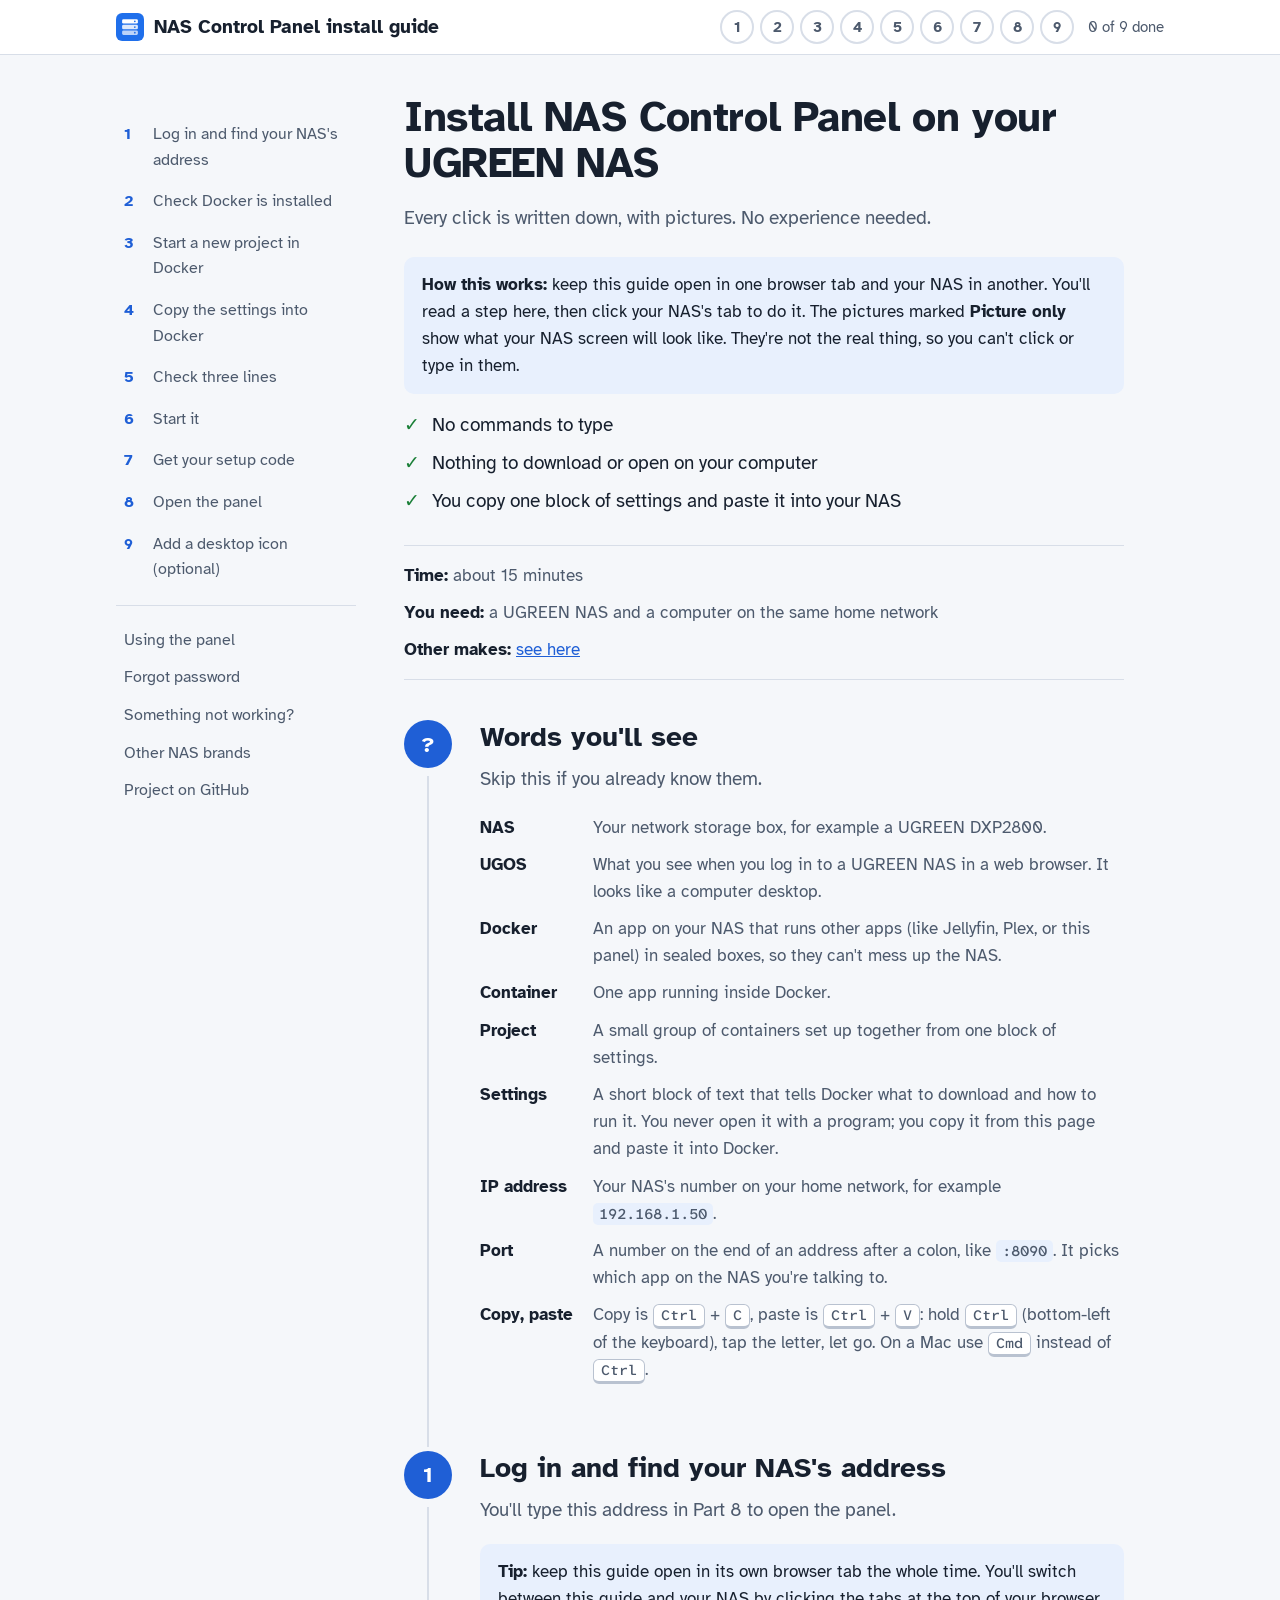
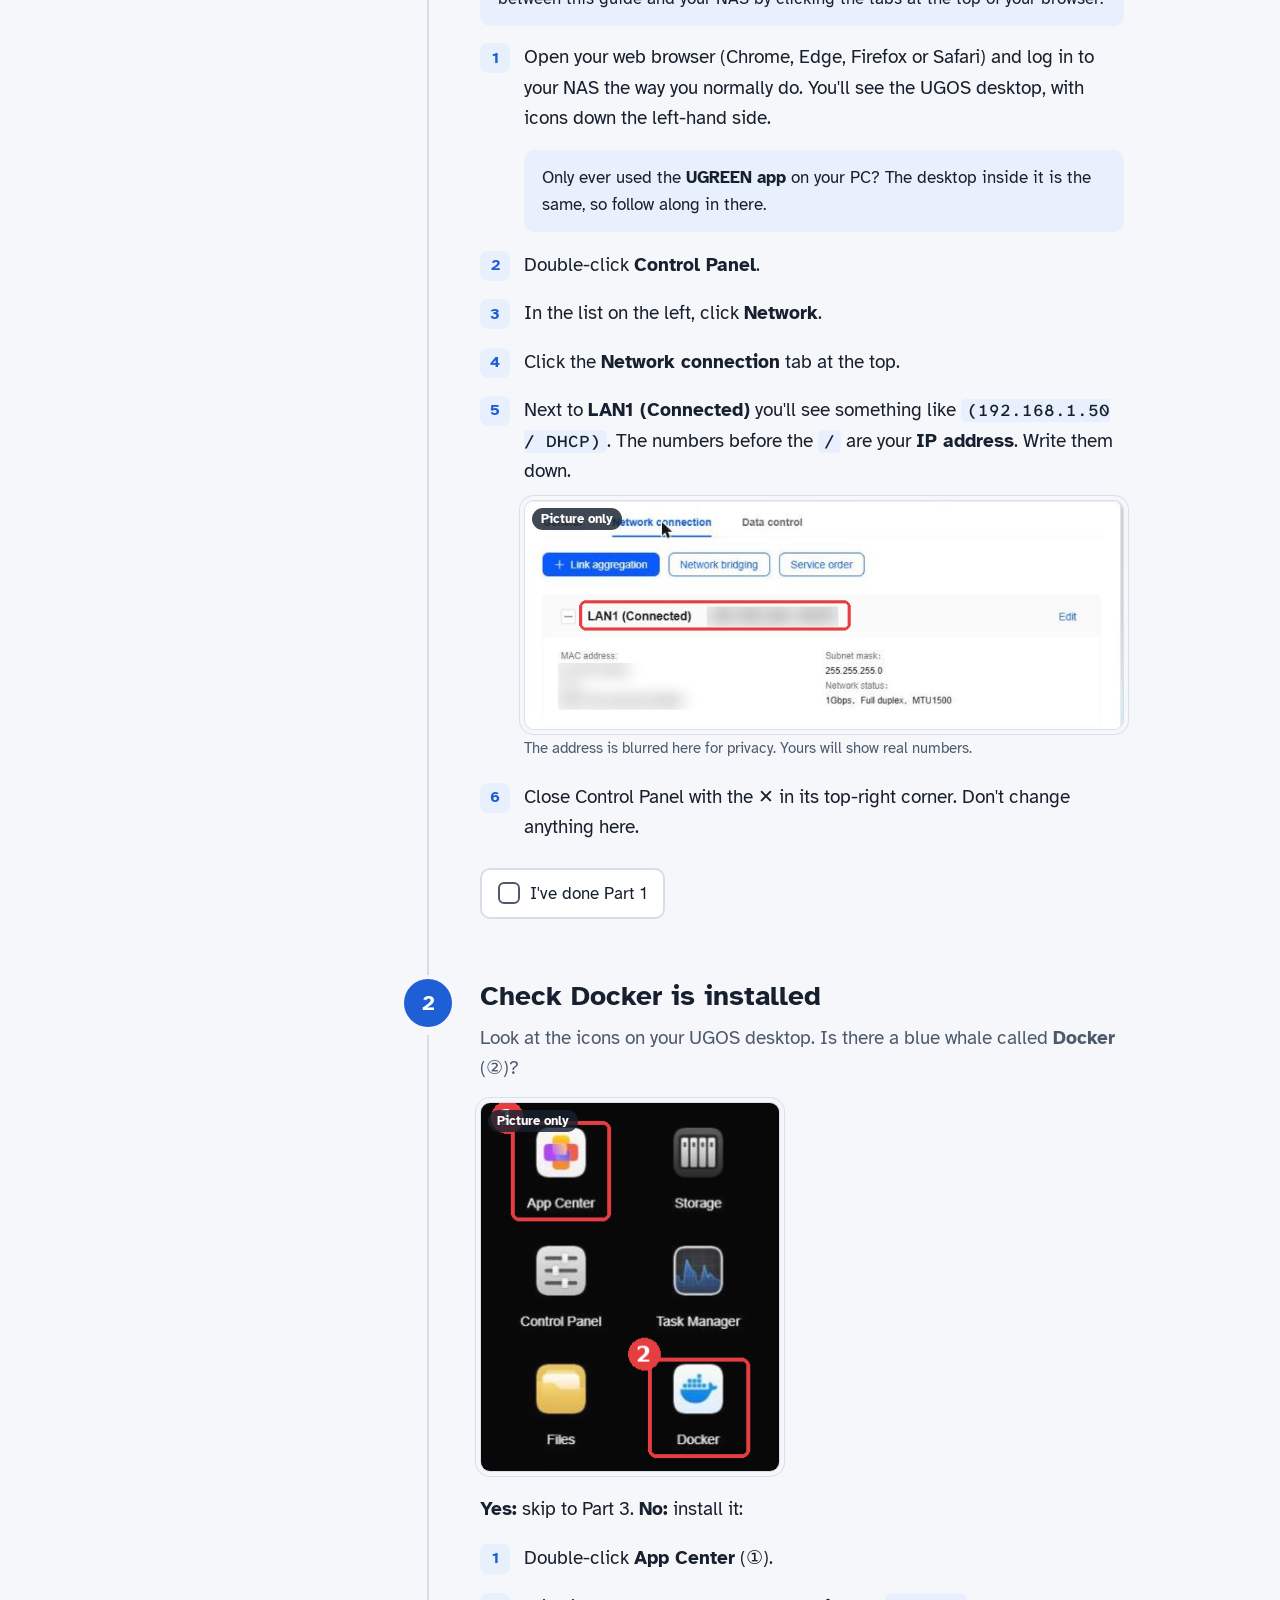
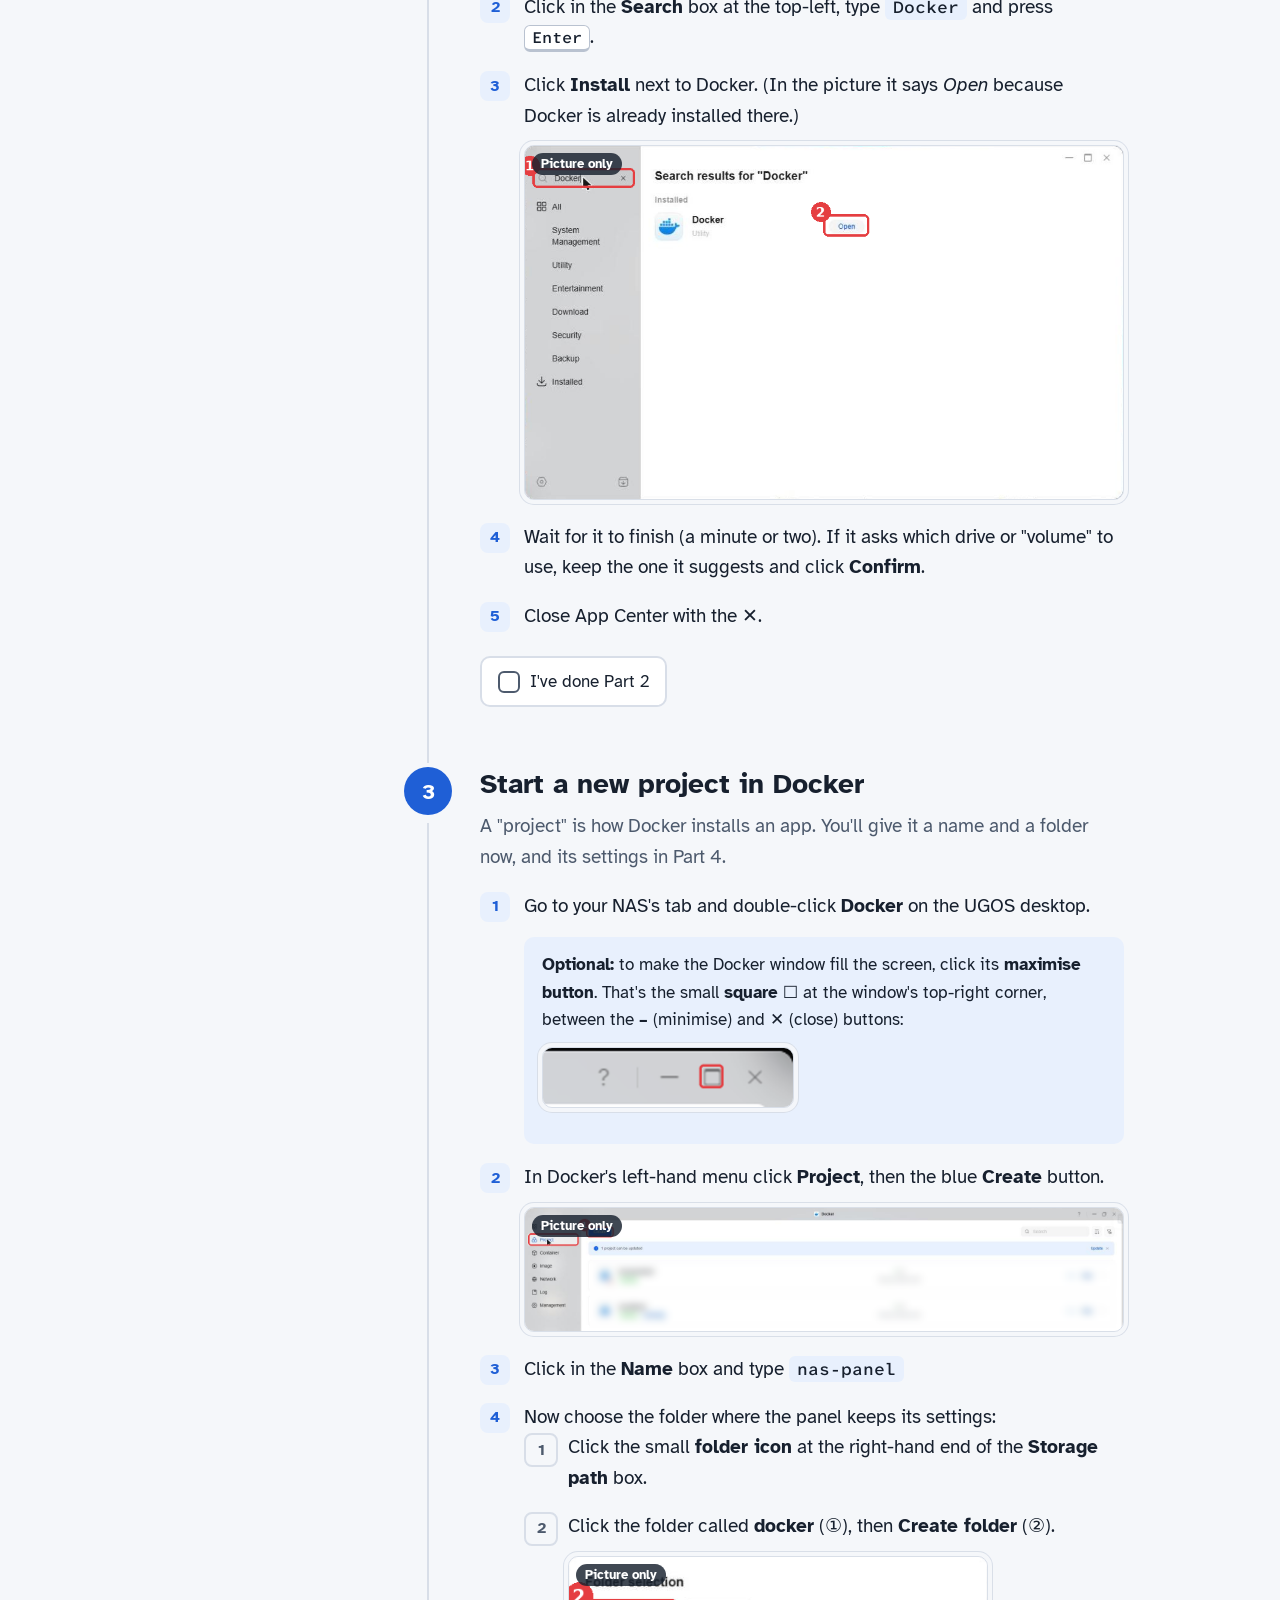
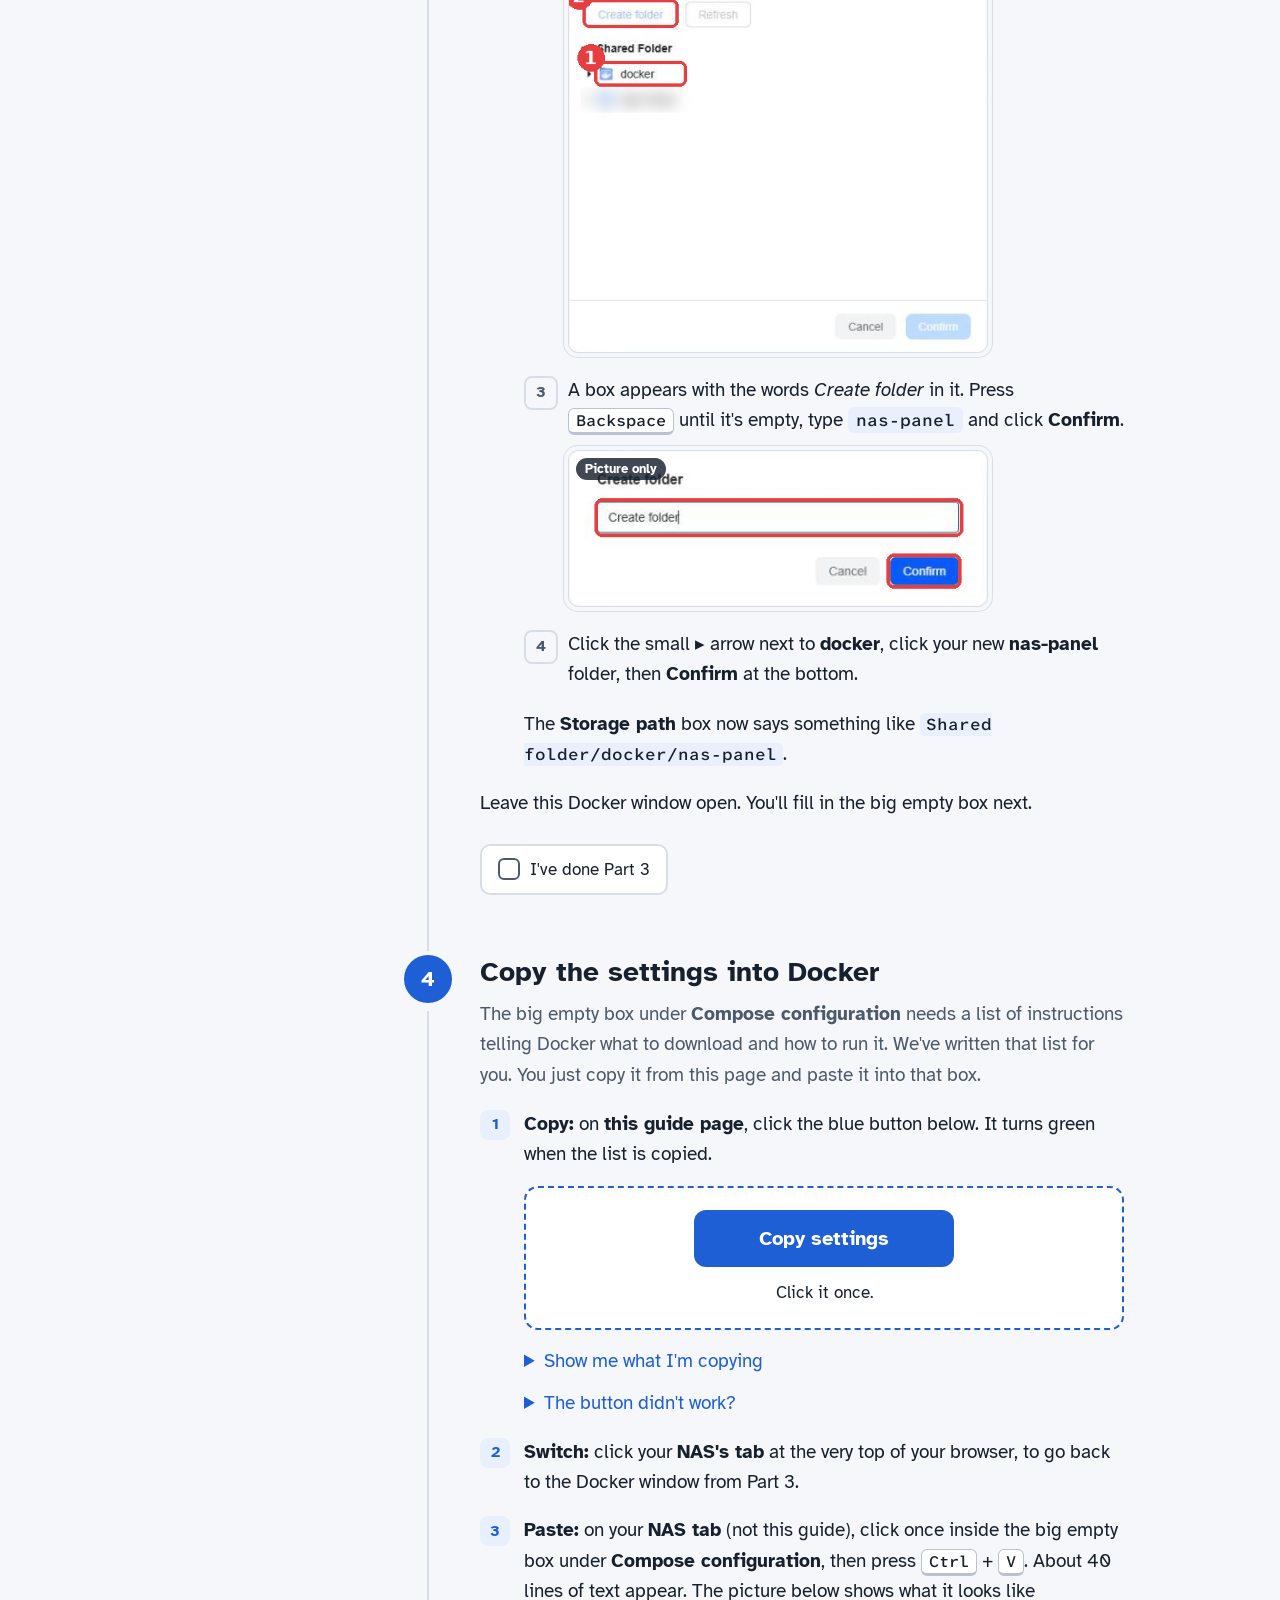
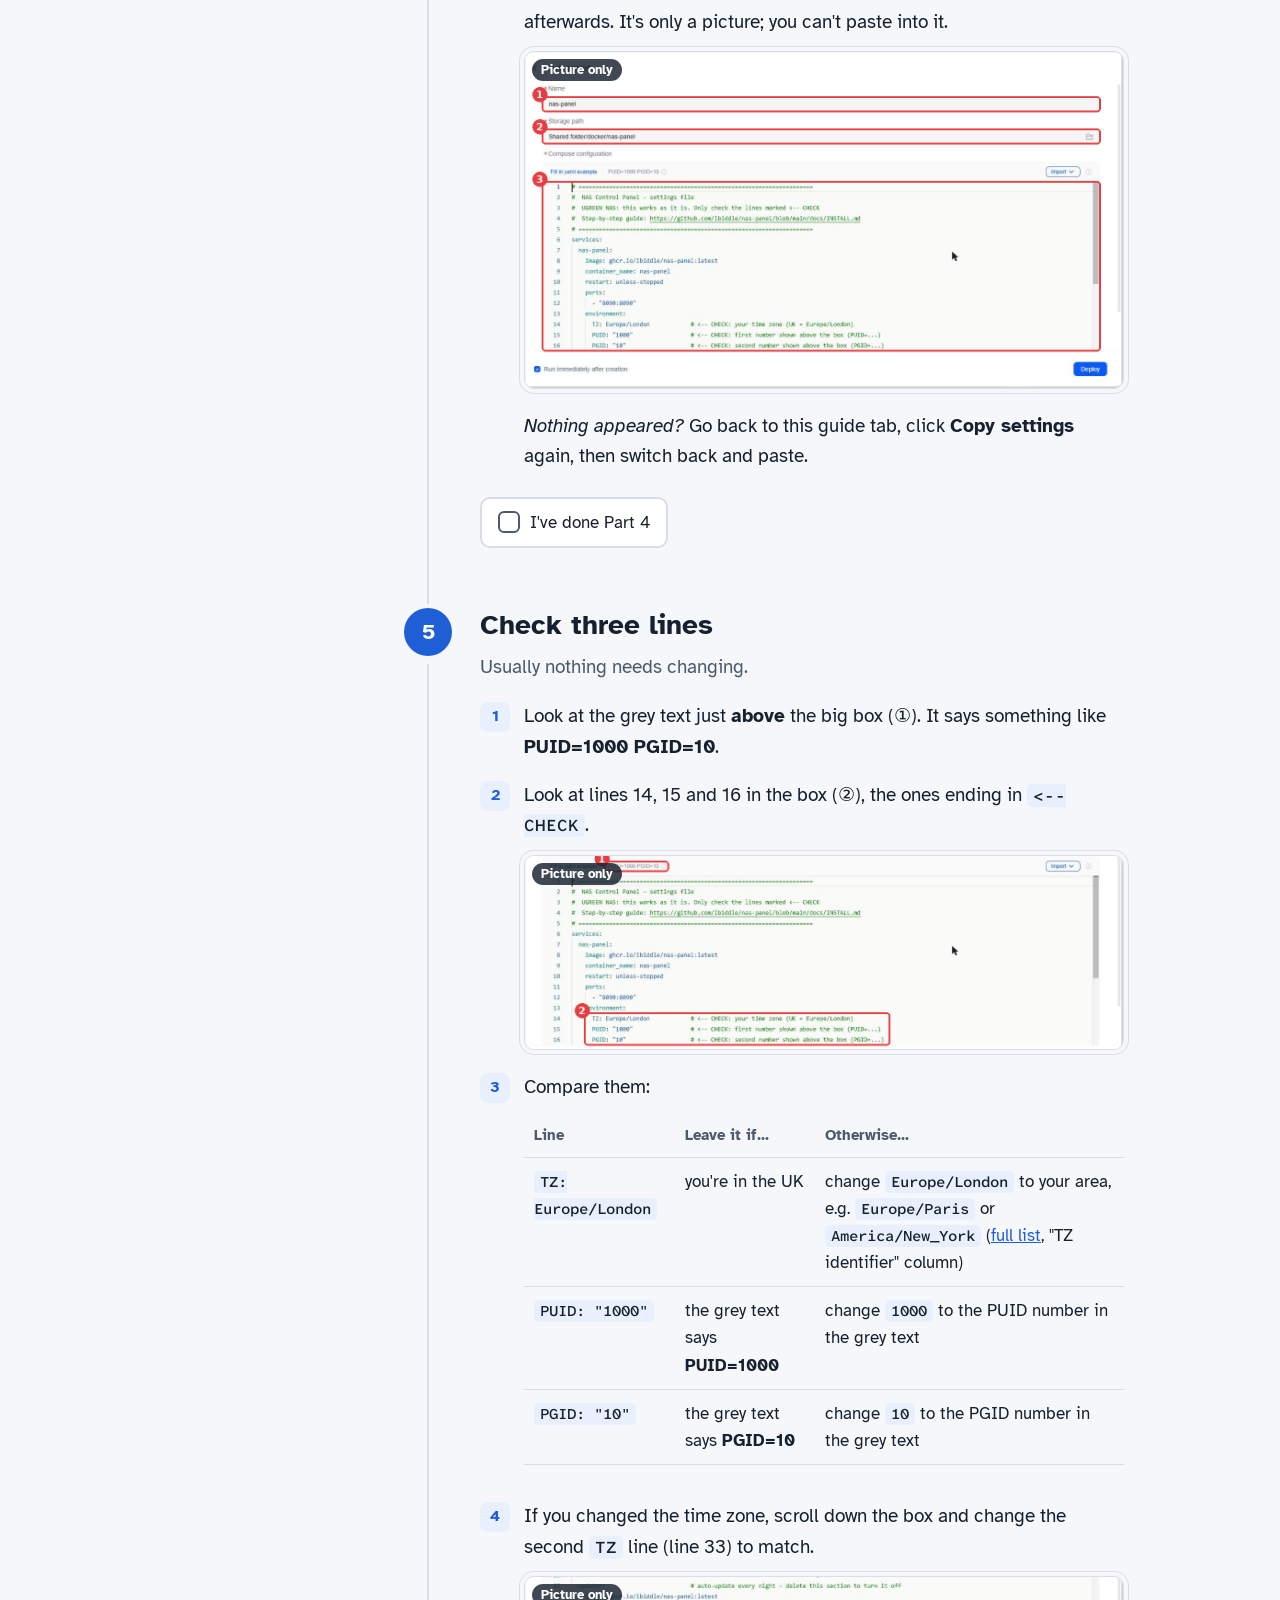
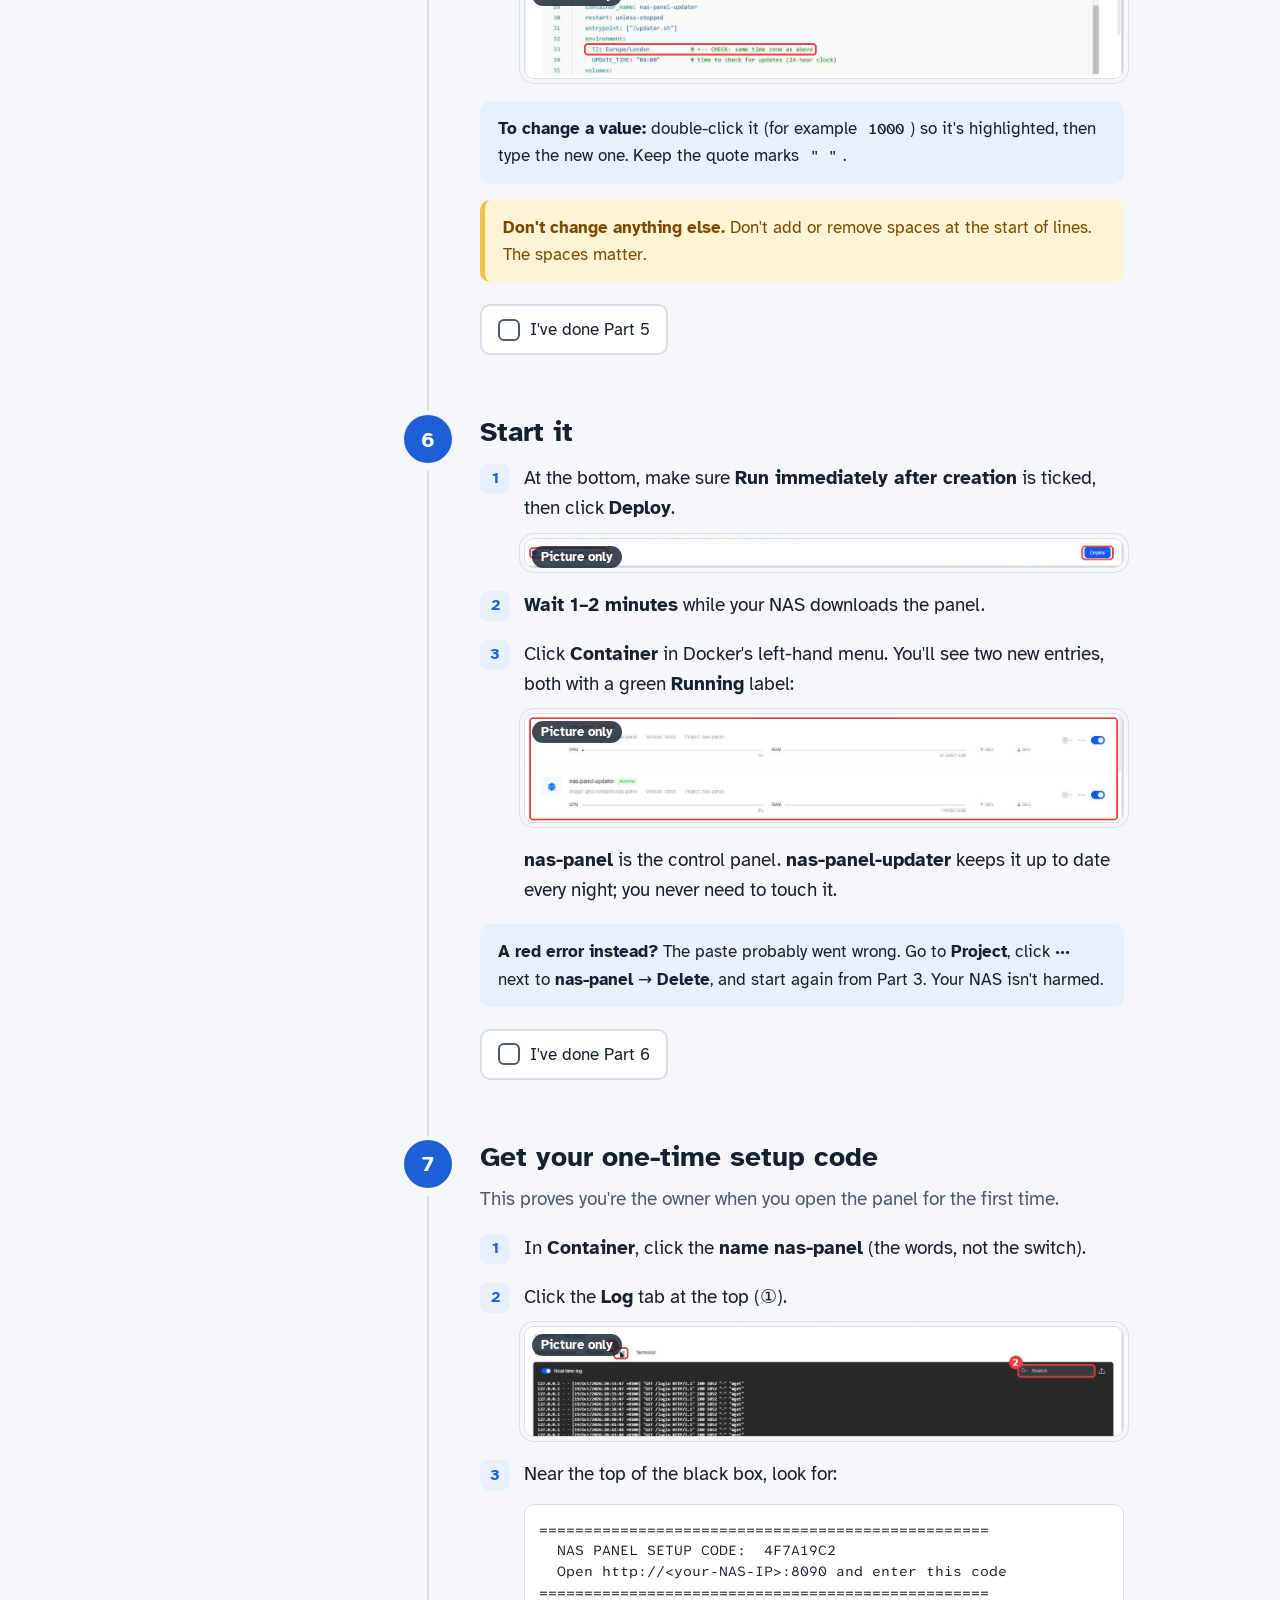
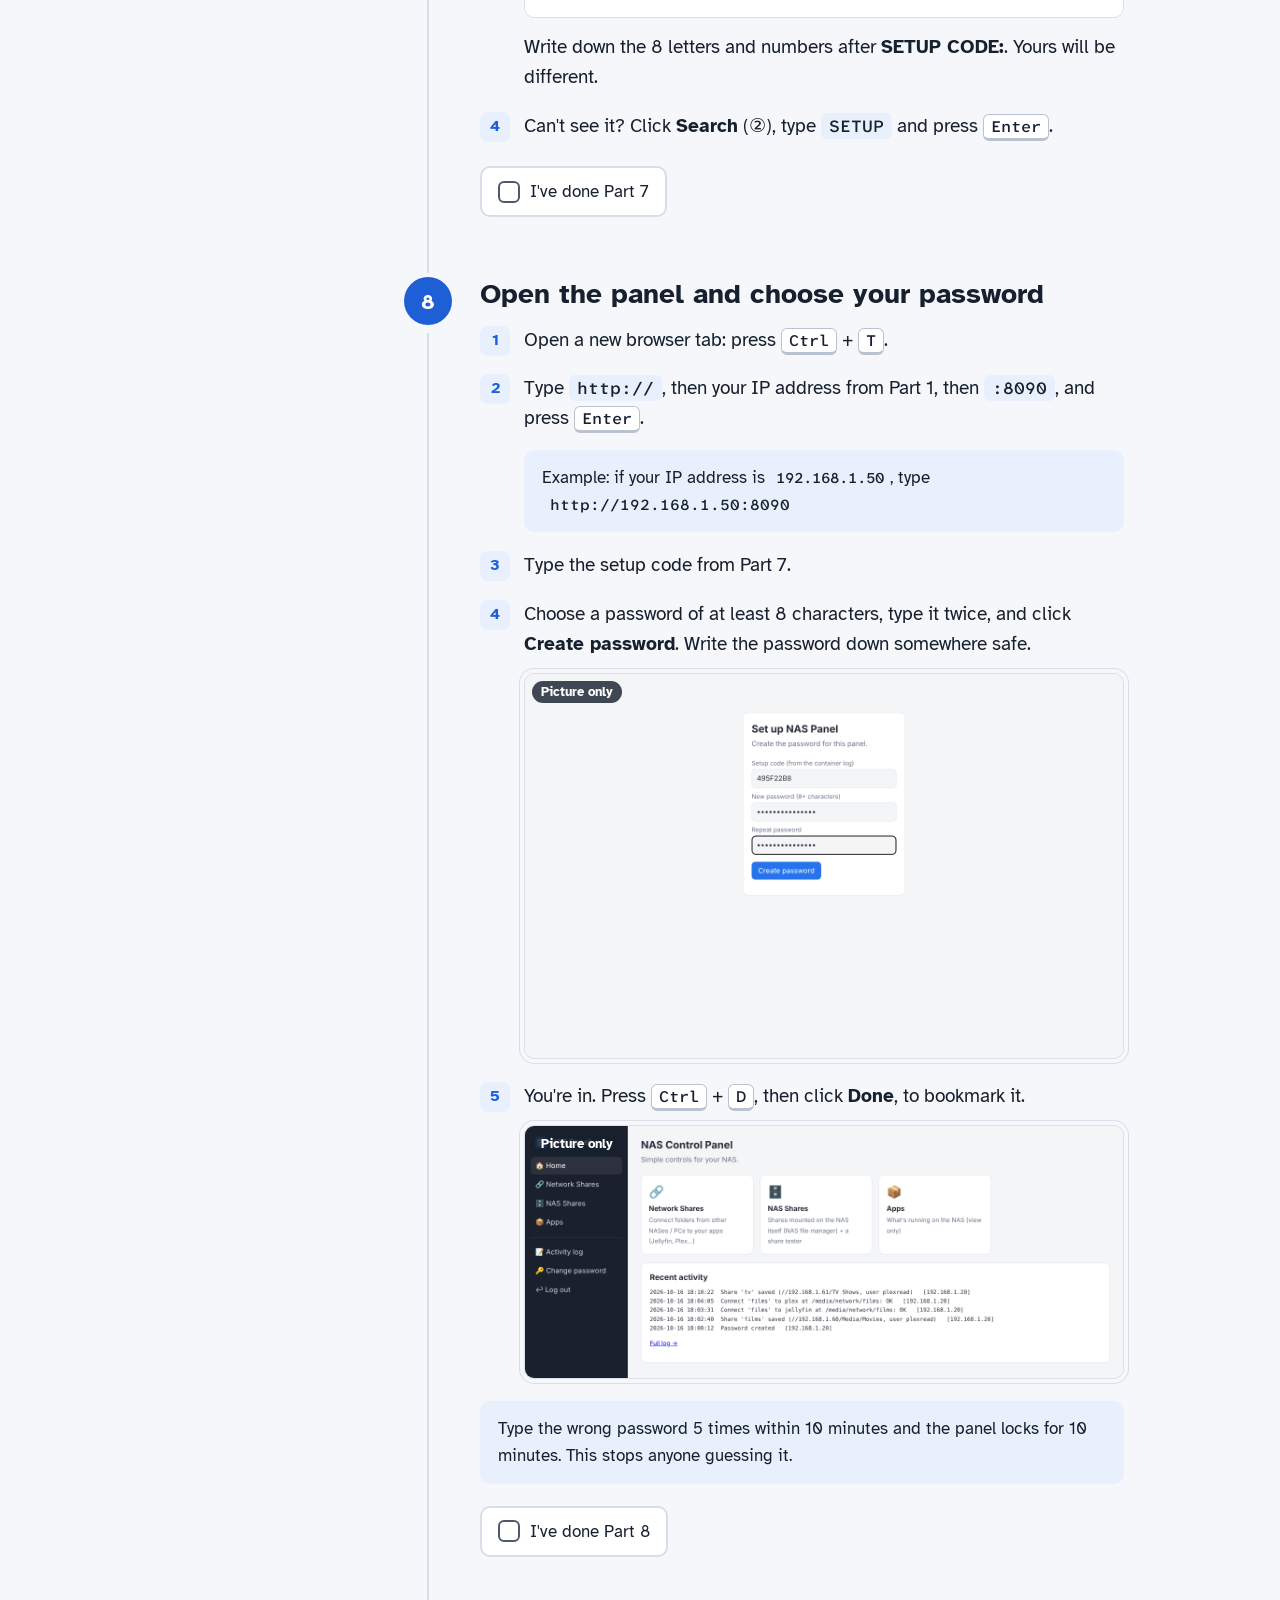
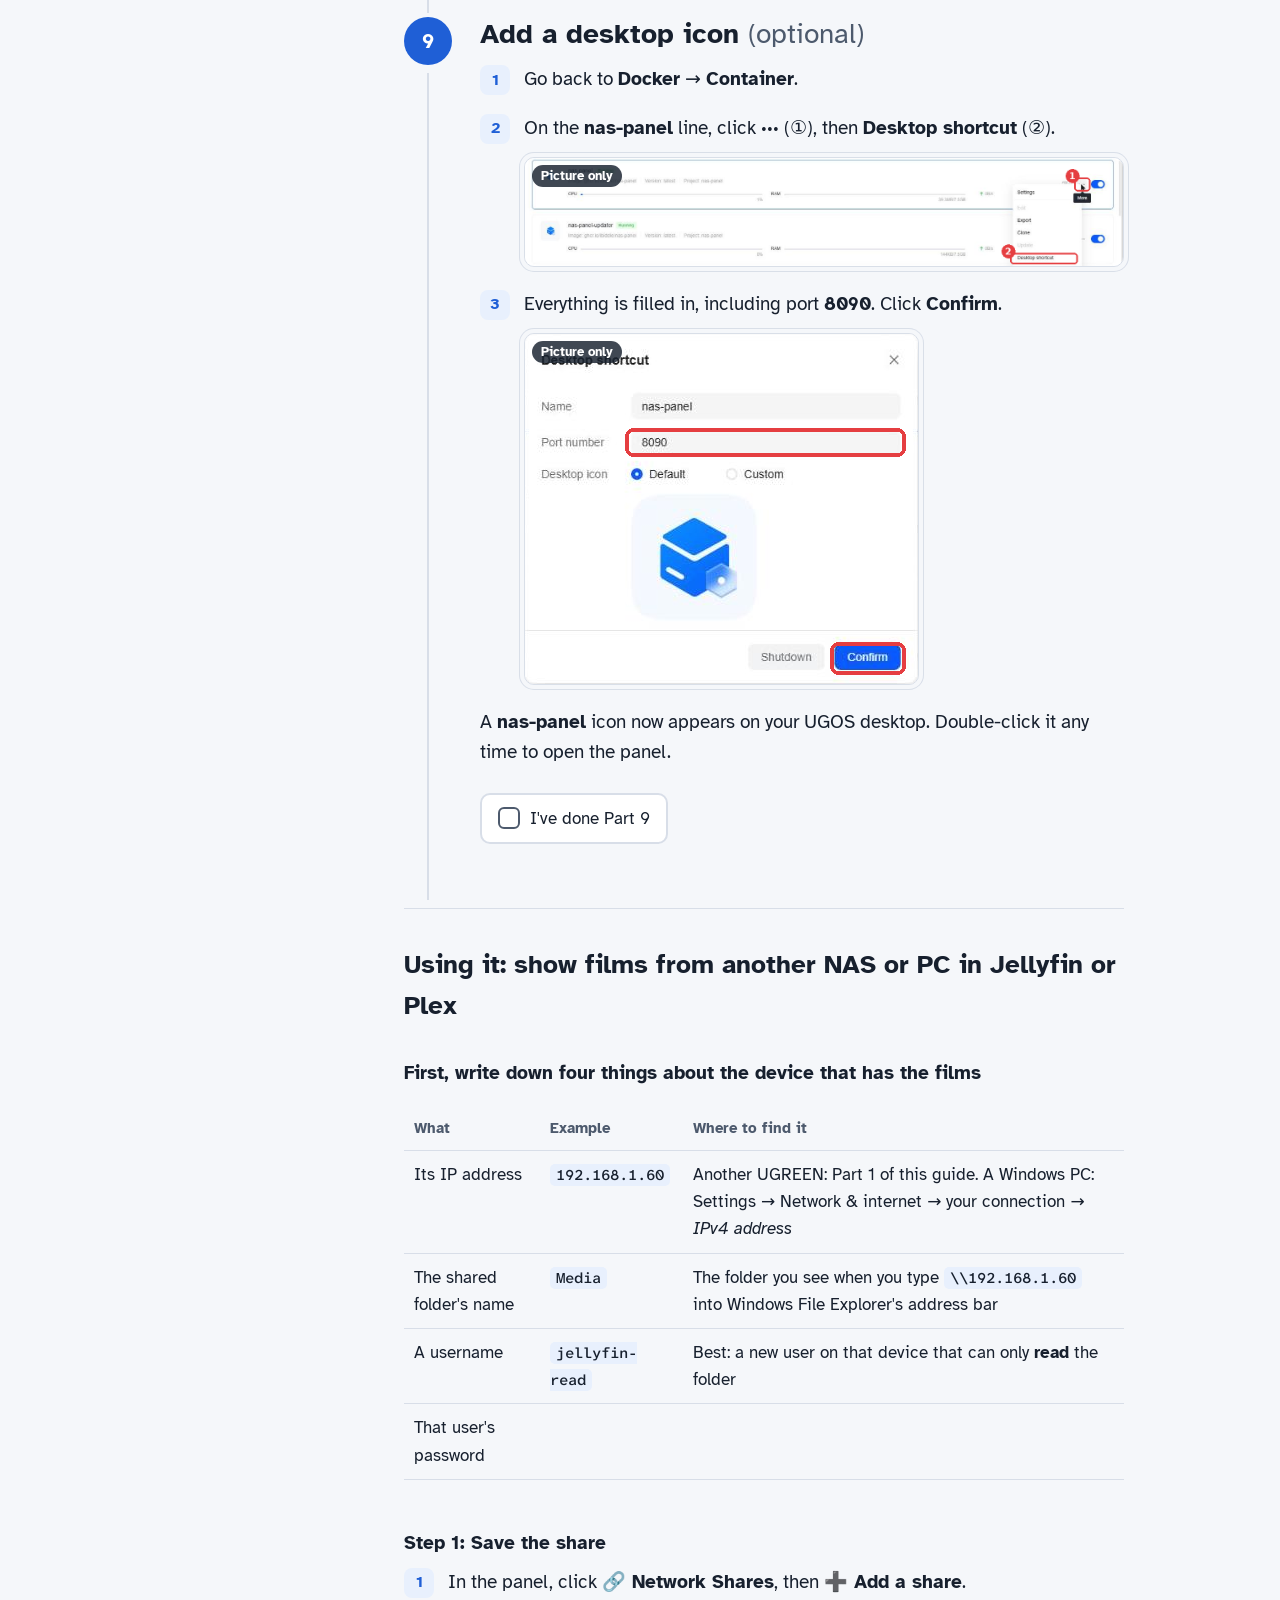
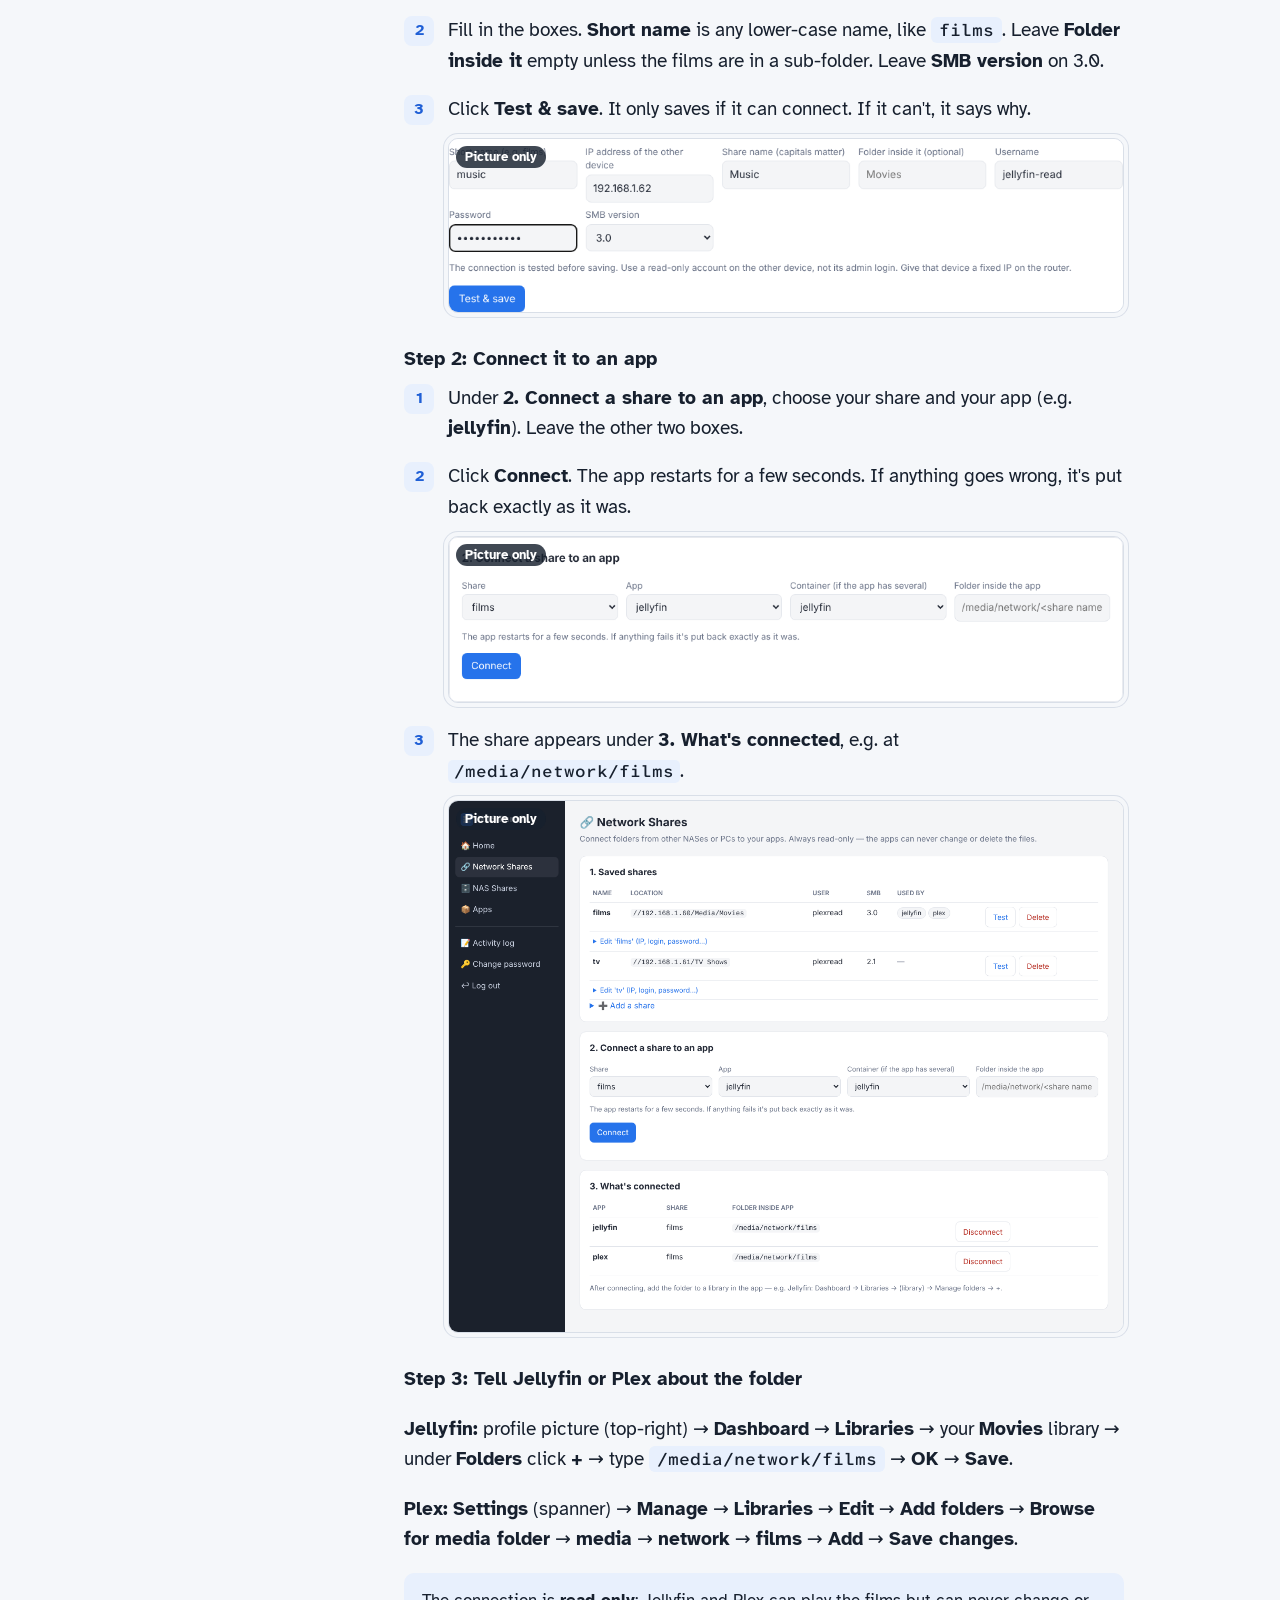
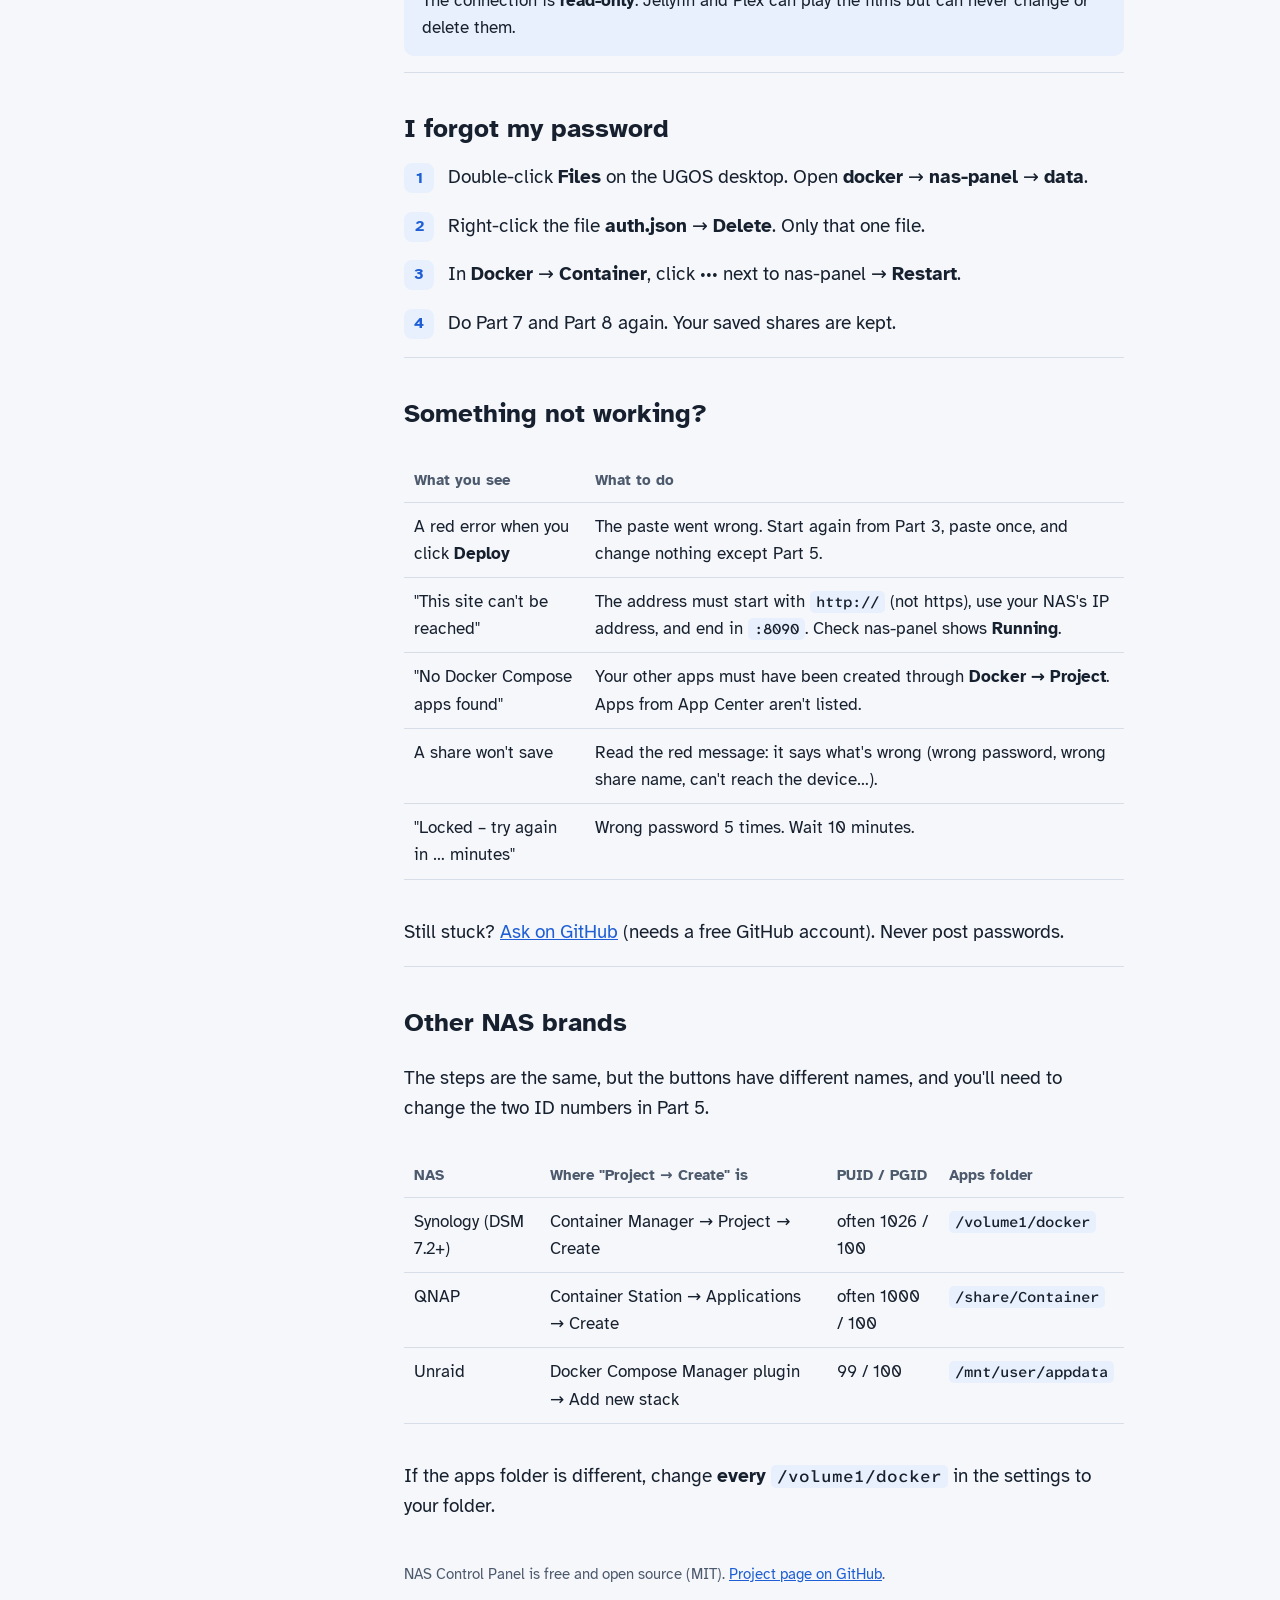
==== commit fb5f594b: "Guide: label screenshots as 'Picture only' and explain the two-tab way of working Co-Authored-By: Cl" ====
--- a/docs/index.html
+++ b/docs/index.html
@@ -93,6 +93,12 @@
 figure img{display:block;border:1px solid var(--rule);border-radius:10px;background:#fff}
 figcaption{font-size:15px;color:var(--soft);margin-top:6px}
 
+
+/* label every screenshot as a picture so nobody tries to type into it */
+figure button{position:relative}
+figure button::after{content:"Picture only";position:absolute;top:8px;left:8px;background:rgba(23,32,46,.82);color:#fff;font:700 13px "Atkinson Hyperlegible",sans-serif;padding:3px 9px;border-radius:999px;pointer-events:none}
+figure img{opacity:.97;box-shadow:0 0 0 4px var(--paper),0 0 0 5px var(--rule)}
+
 /* notes */
 .note,.stop{border-radius:10px;padding:14px 18px;margin:16px 0;font-size:17px}
 .note{background:var(--blue-wash)}
@@ -176,6 +182,7 @@
 <main>
   <h1>Install NAS Control Panel on your UGREEN NAS</h1>
   <p class="lede">Every click is written down, with pictures. No experience needed.</p>
+  <div class="note"><b>How this works:</b> keep this guide open in one browser tab and your NAS in another. You'll read a step here, then click your NAS's tab to do it. The pictures marked <b>Picture only</b> show what your NAS screen will look like. They're not the real thing, so you can't click or type in them.</div>
   <ul class="promise">
     <li>No commands to type</li>
     <li>Nothing to download or open on your computer</li>
@@ -320,7 +327,7 @@
           </ol>
         </details></li>
       <li><b>Switch:</b> click your <b>NAS's tab</b> at the very top of your browser, to go back to the Docker window from Part 3.</li>
-      <li><b>Paste:</b> click once inside the big empty box under <span class="ui">Compose configuration</span>, then press <kbd>Ctrl</kbd> + <kbd>V</kbd>. About 40 lines of text appear.
+      <li><b>Paste:</b> on your <b>NAS tab</b> (not this guide), click once inside the big empty box under <span class="ui">Compose configuration</span>, then press <kbd>Ctrl</kbd> + <kbd>V</kbd>. About 40 lines of text appear. The picture below shows what it looks like afterwards. It's only a picture; you can't paste into it.
         <figure><button type="button" data-zoom><img src="img/ugos-2-create.png" alt="Create project form: name (1), storage path (2) and pasted settings (3)" loading="lazy"></button></figure>
         <i>Nothing appeared?</i> Go back to this guide tab, click <span class="ui">Copy settings</span> again, then switch back and paste.</li>
     </ol>
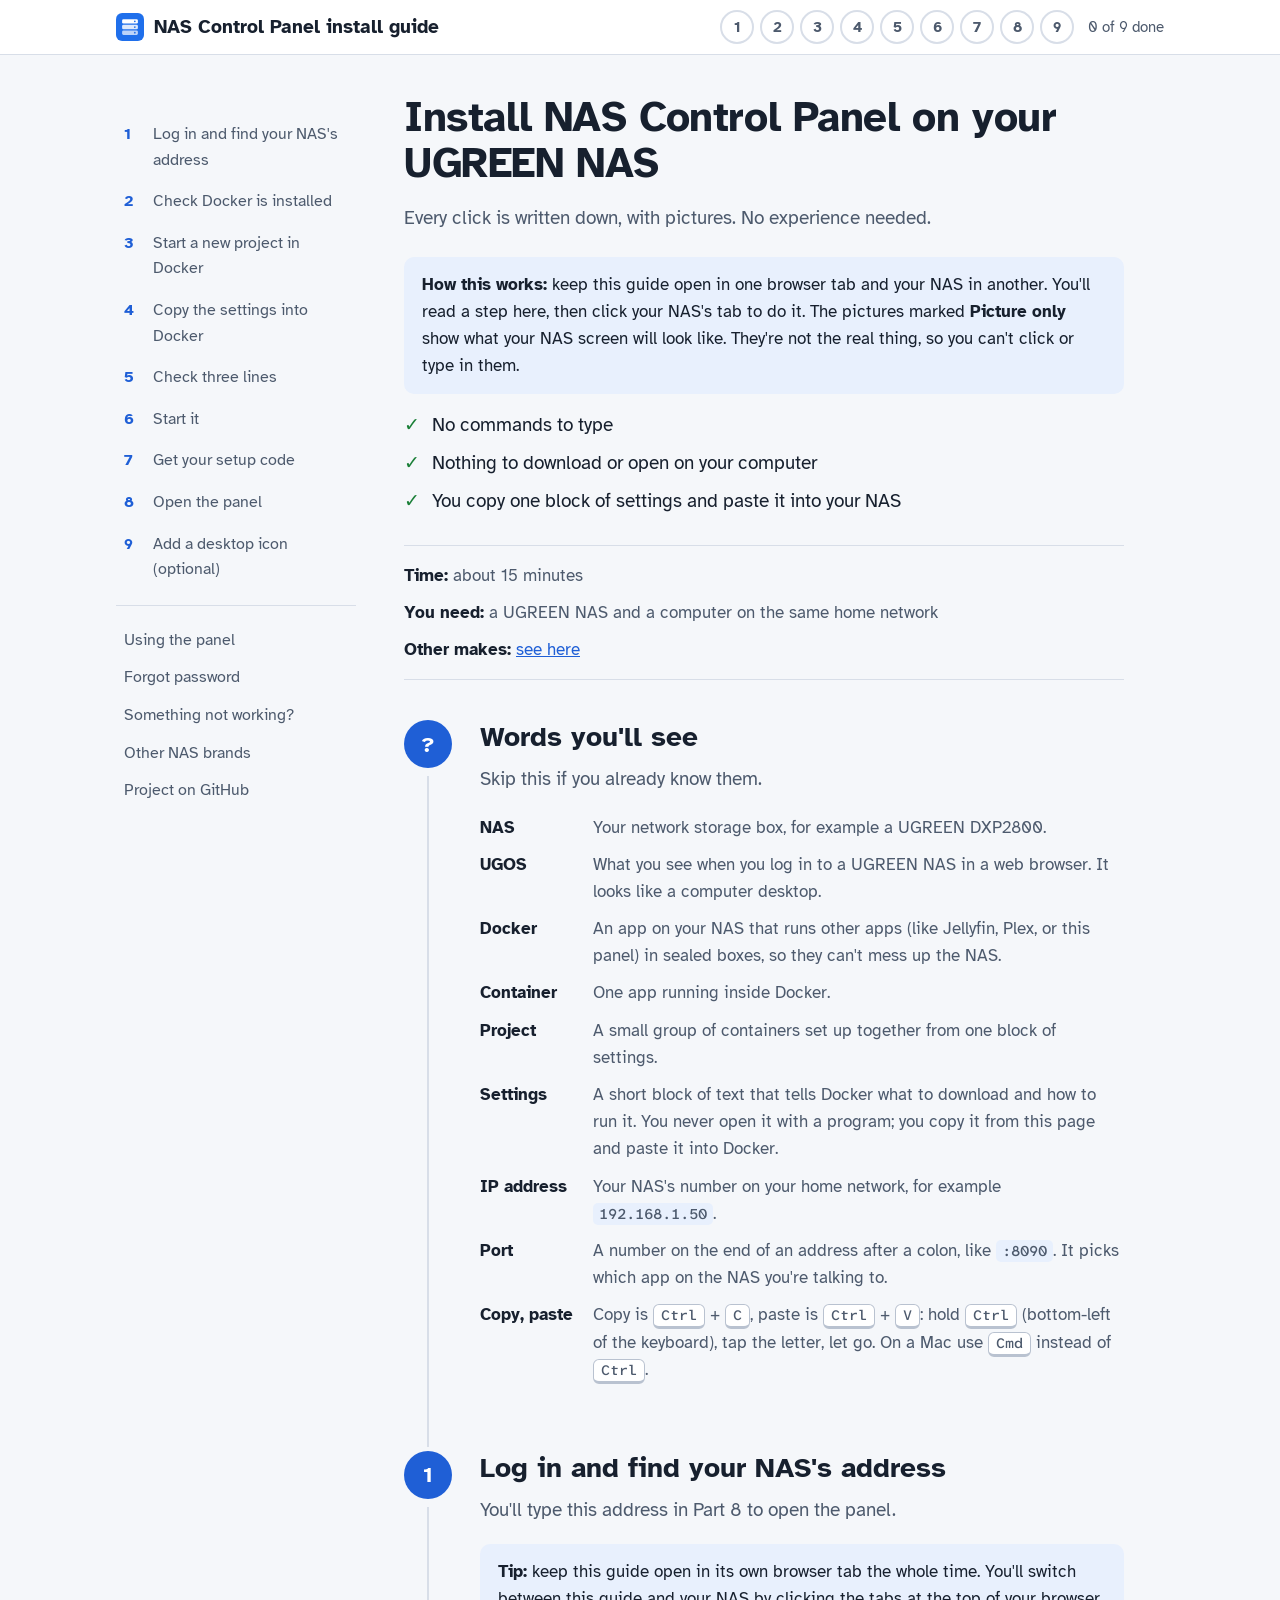
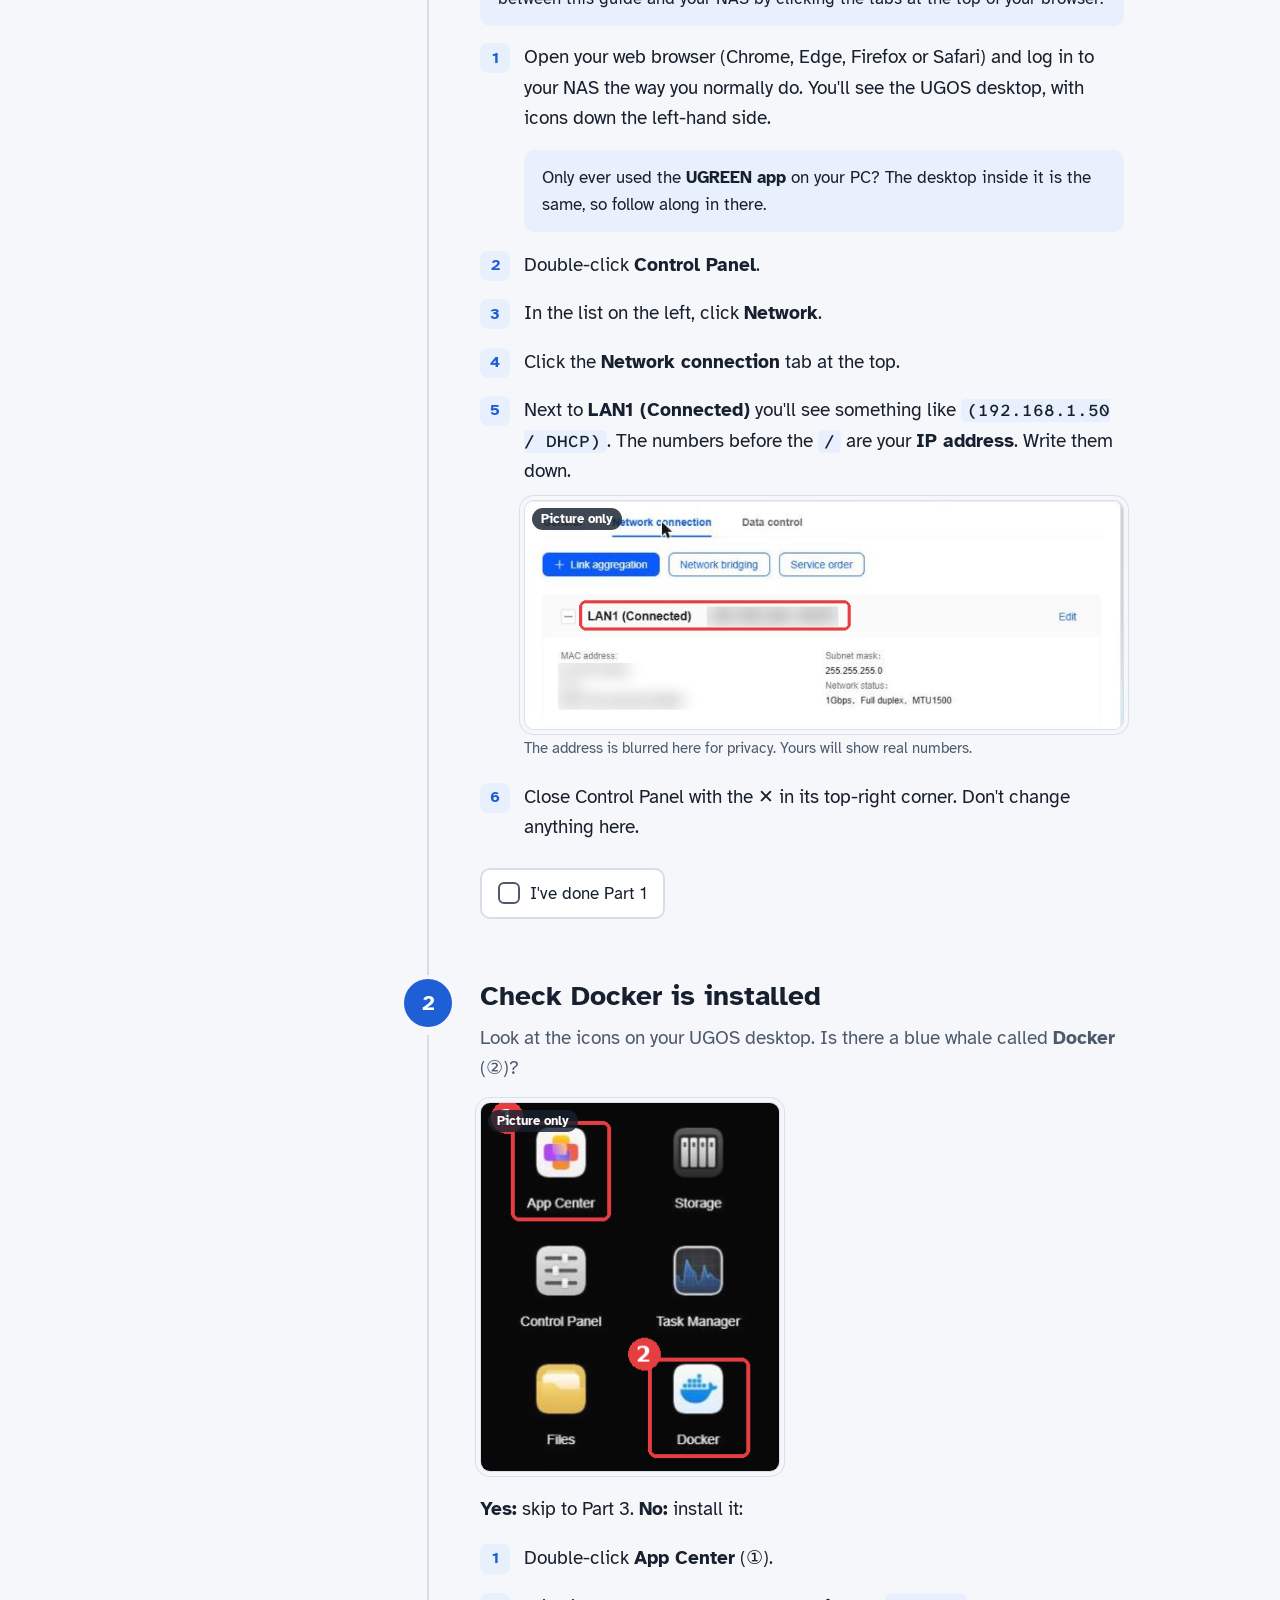
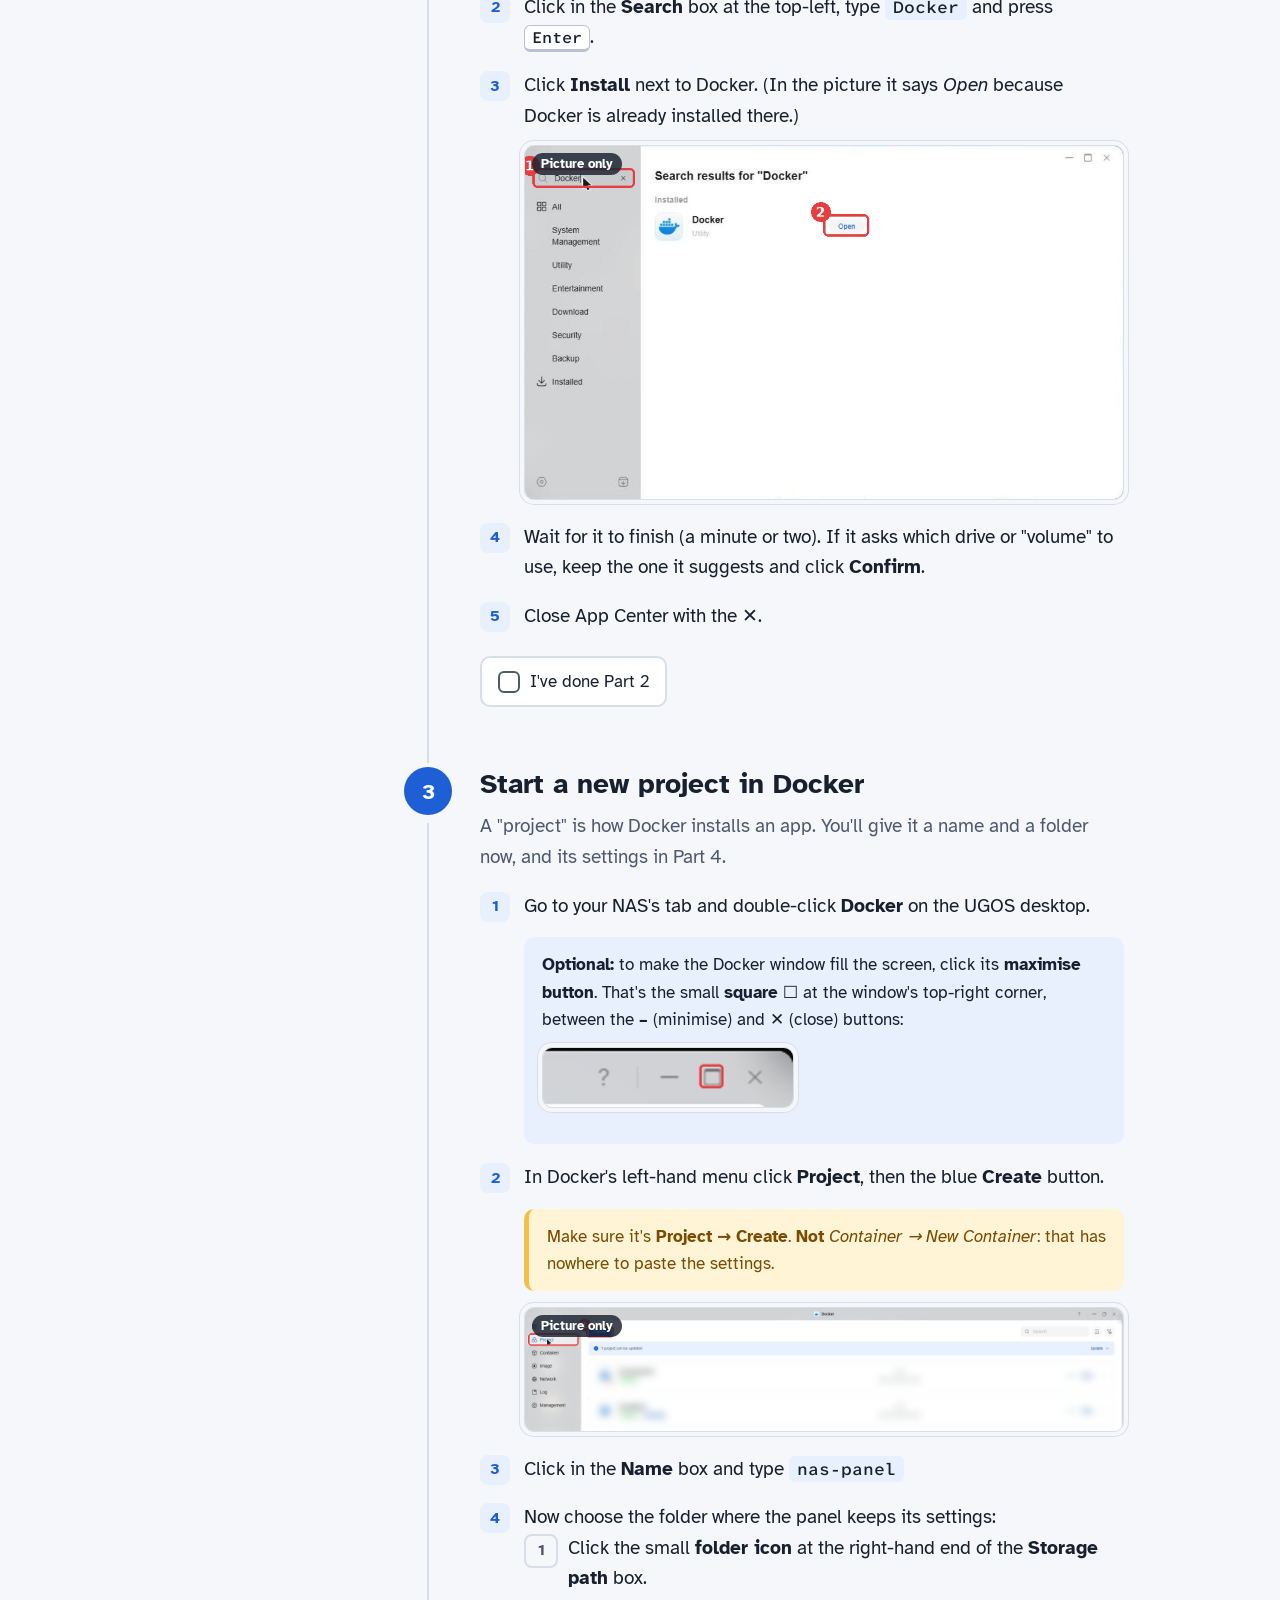
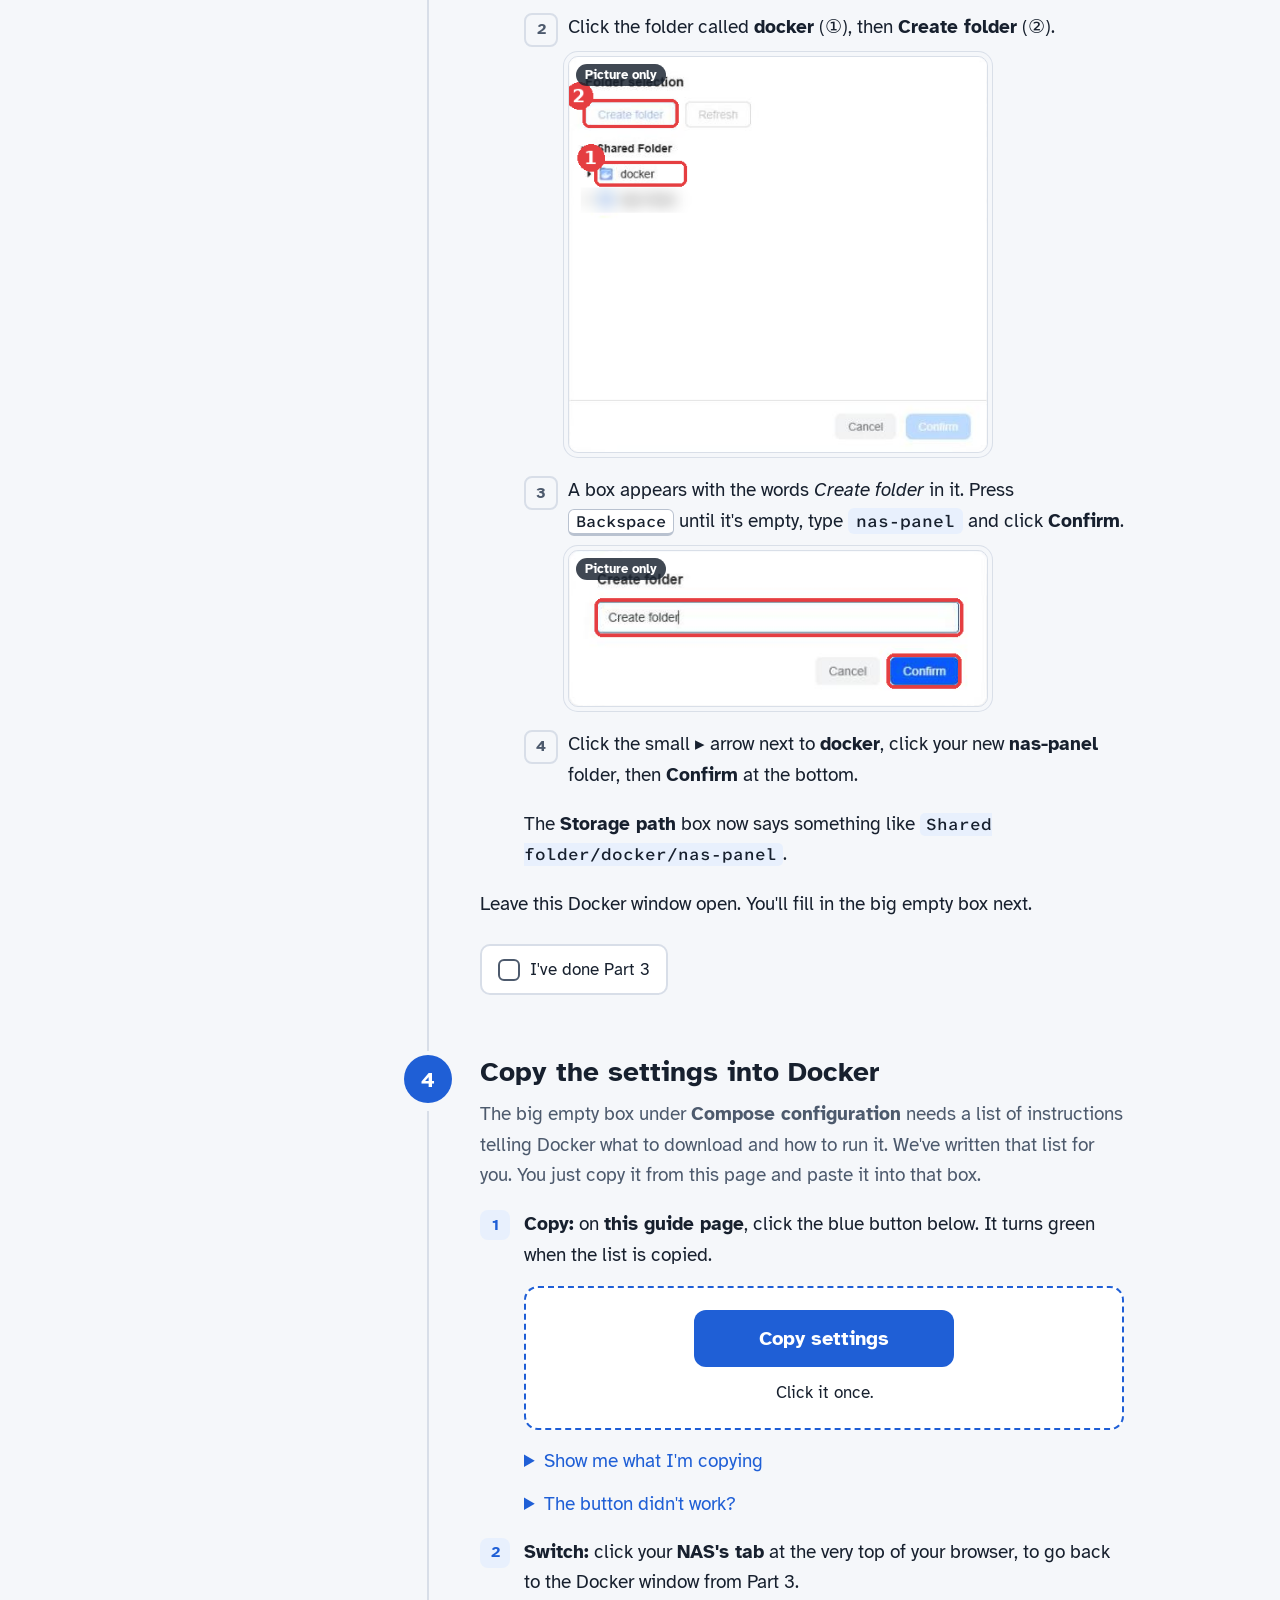
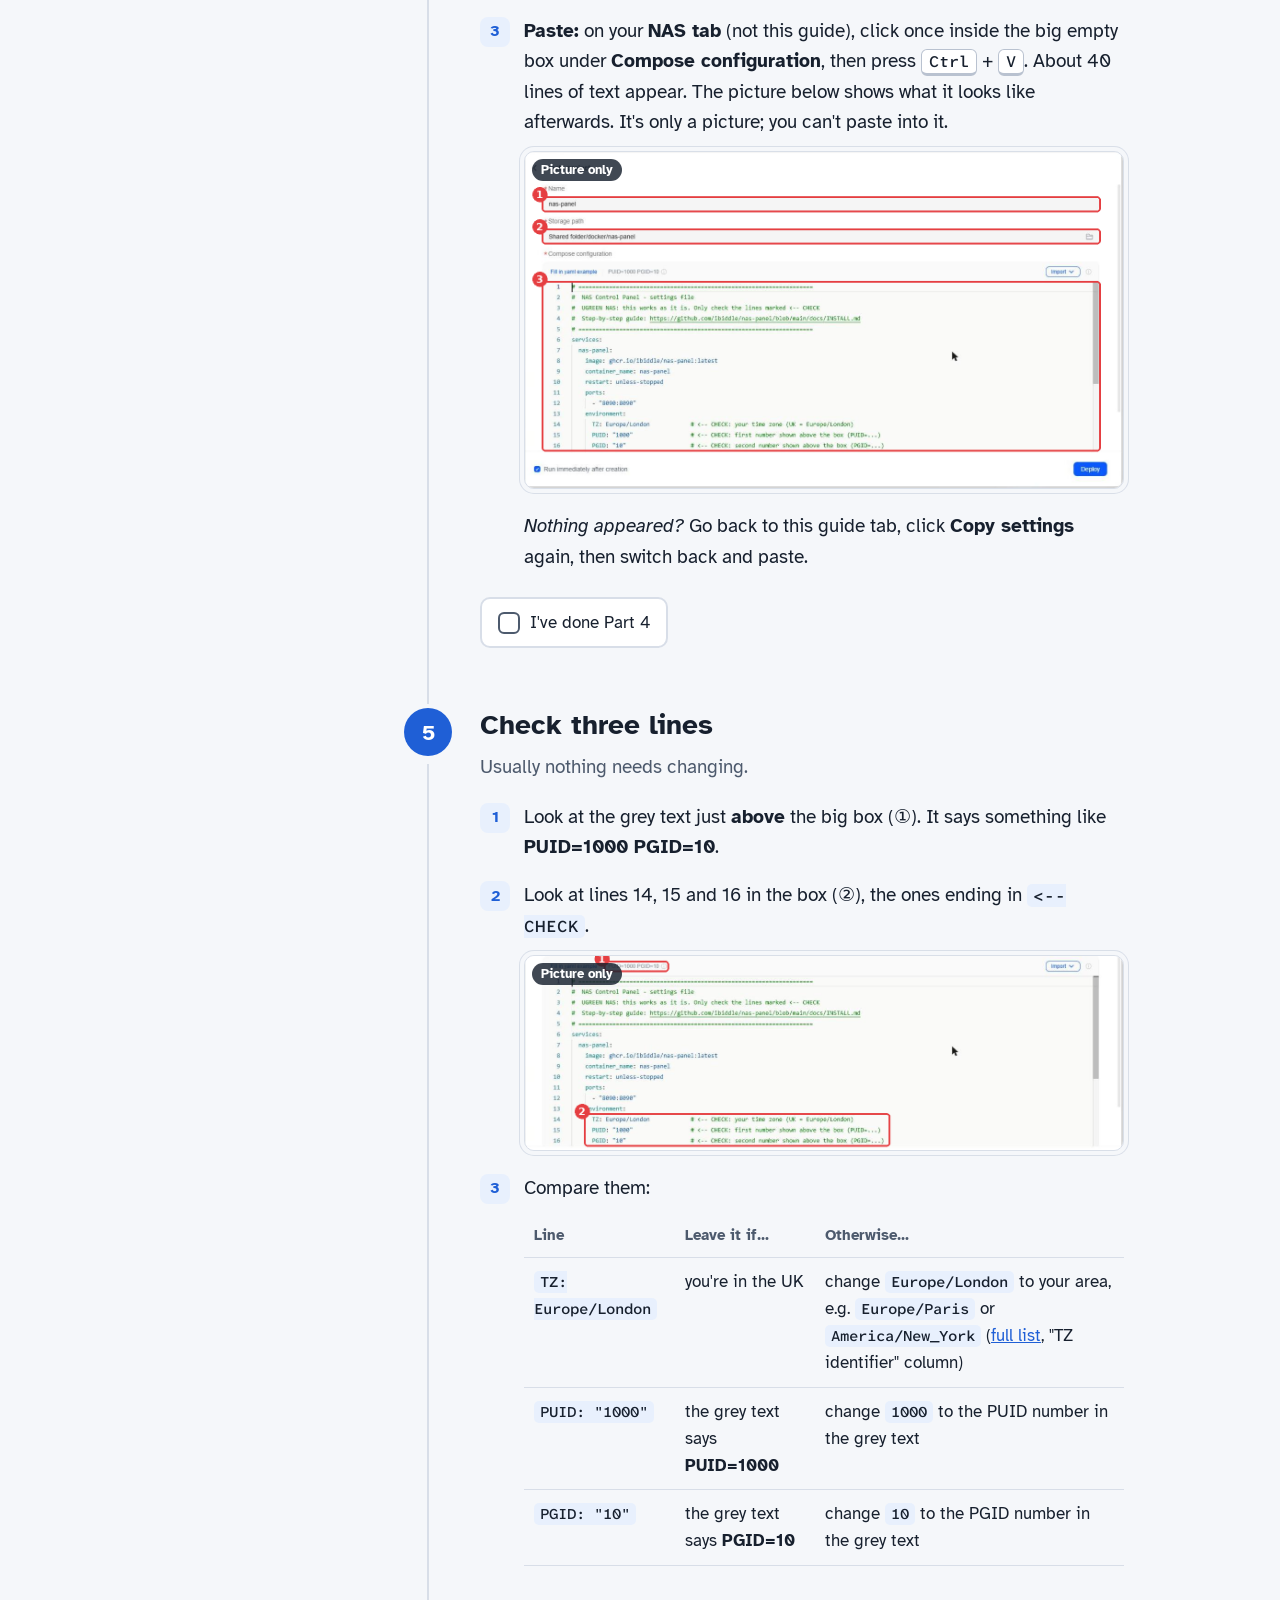
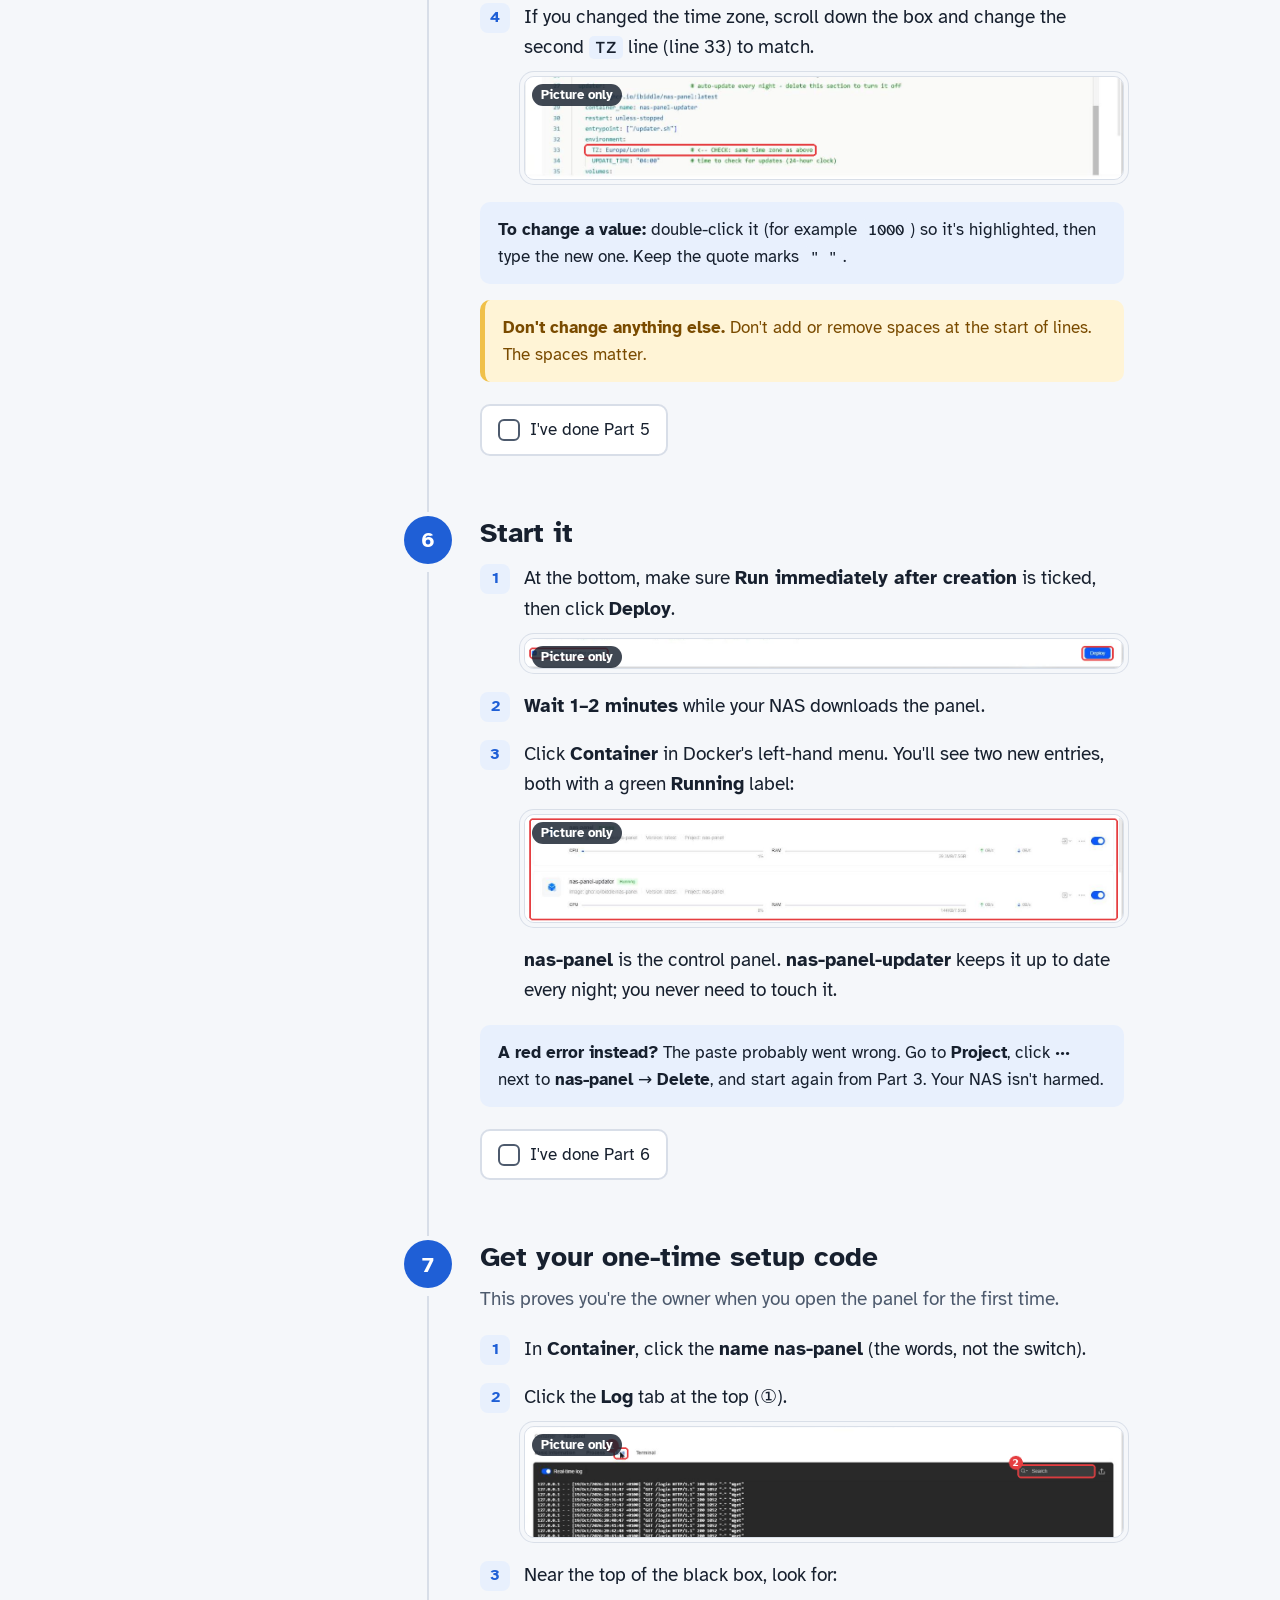
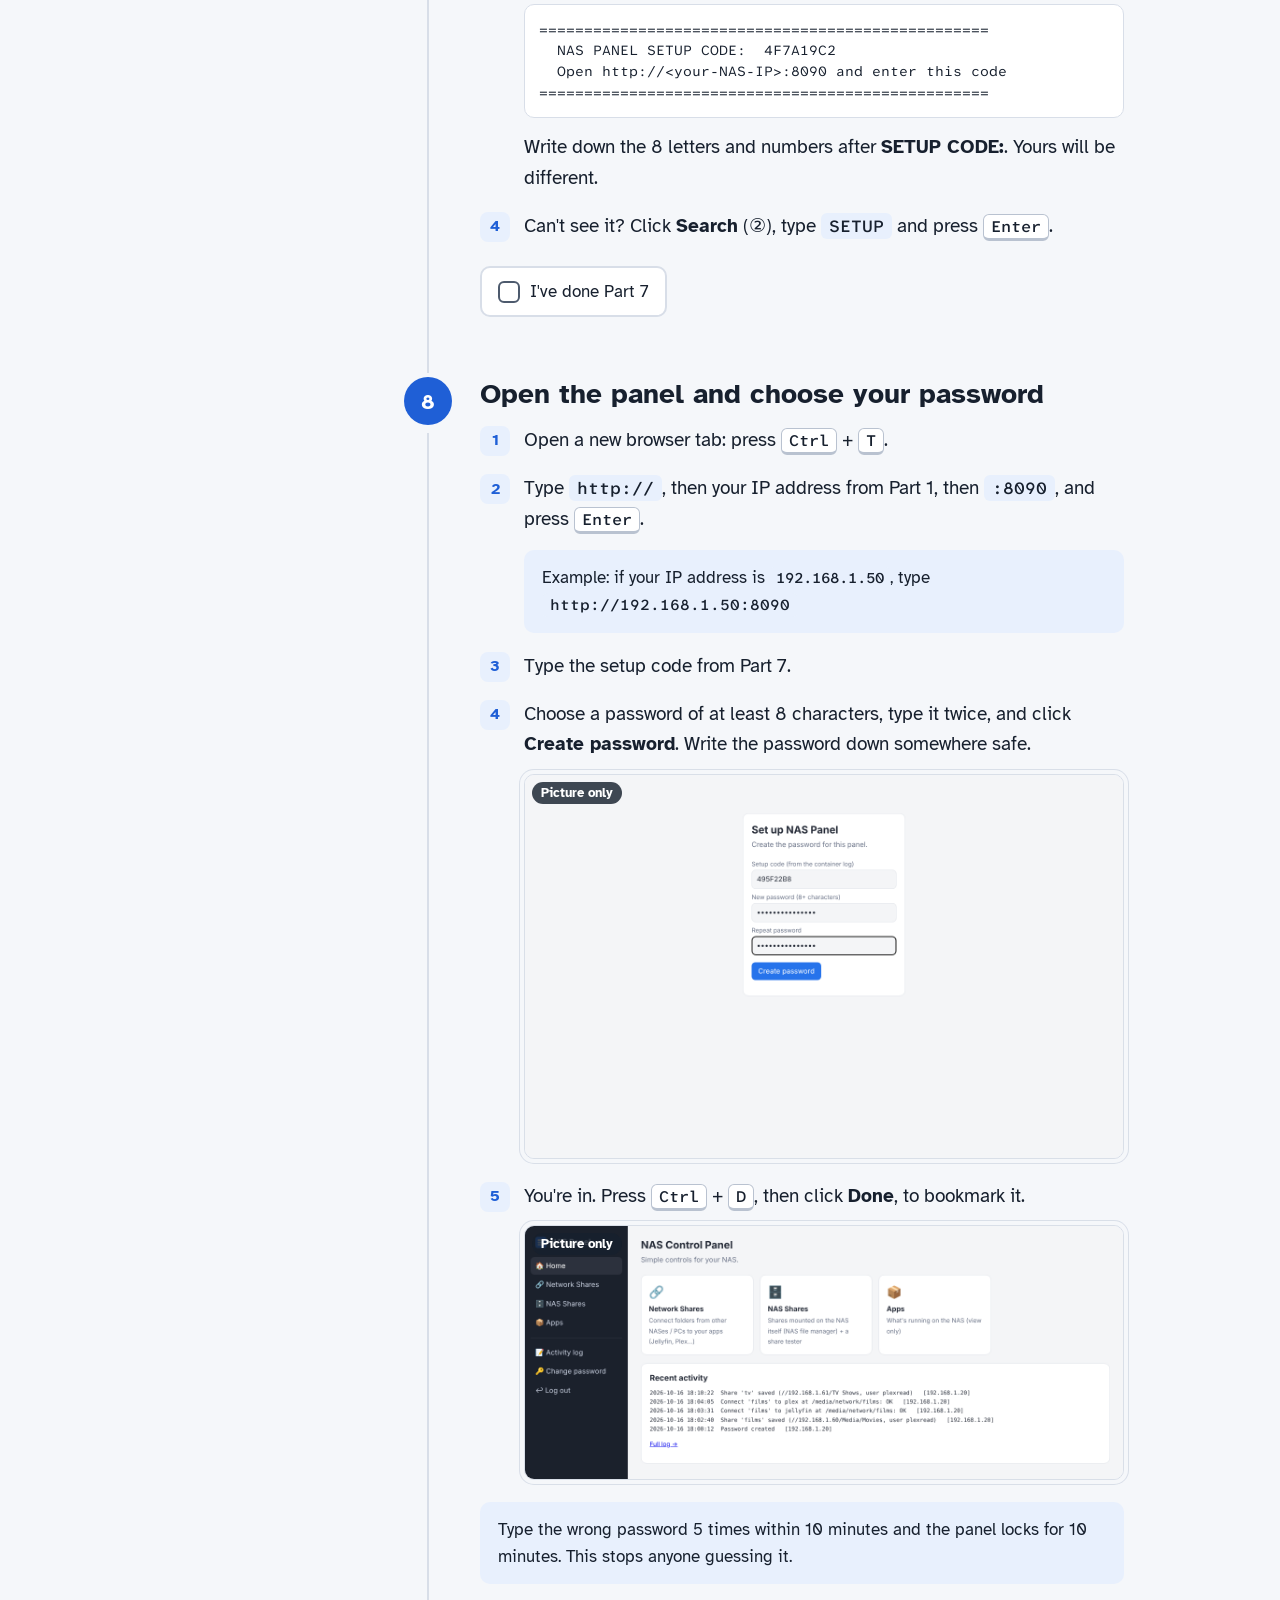
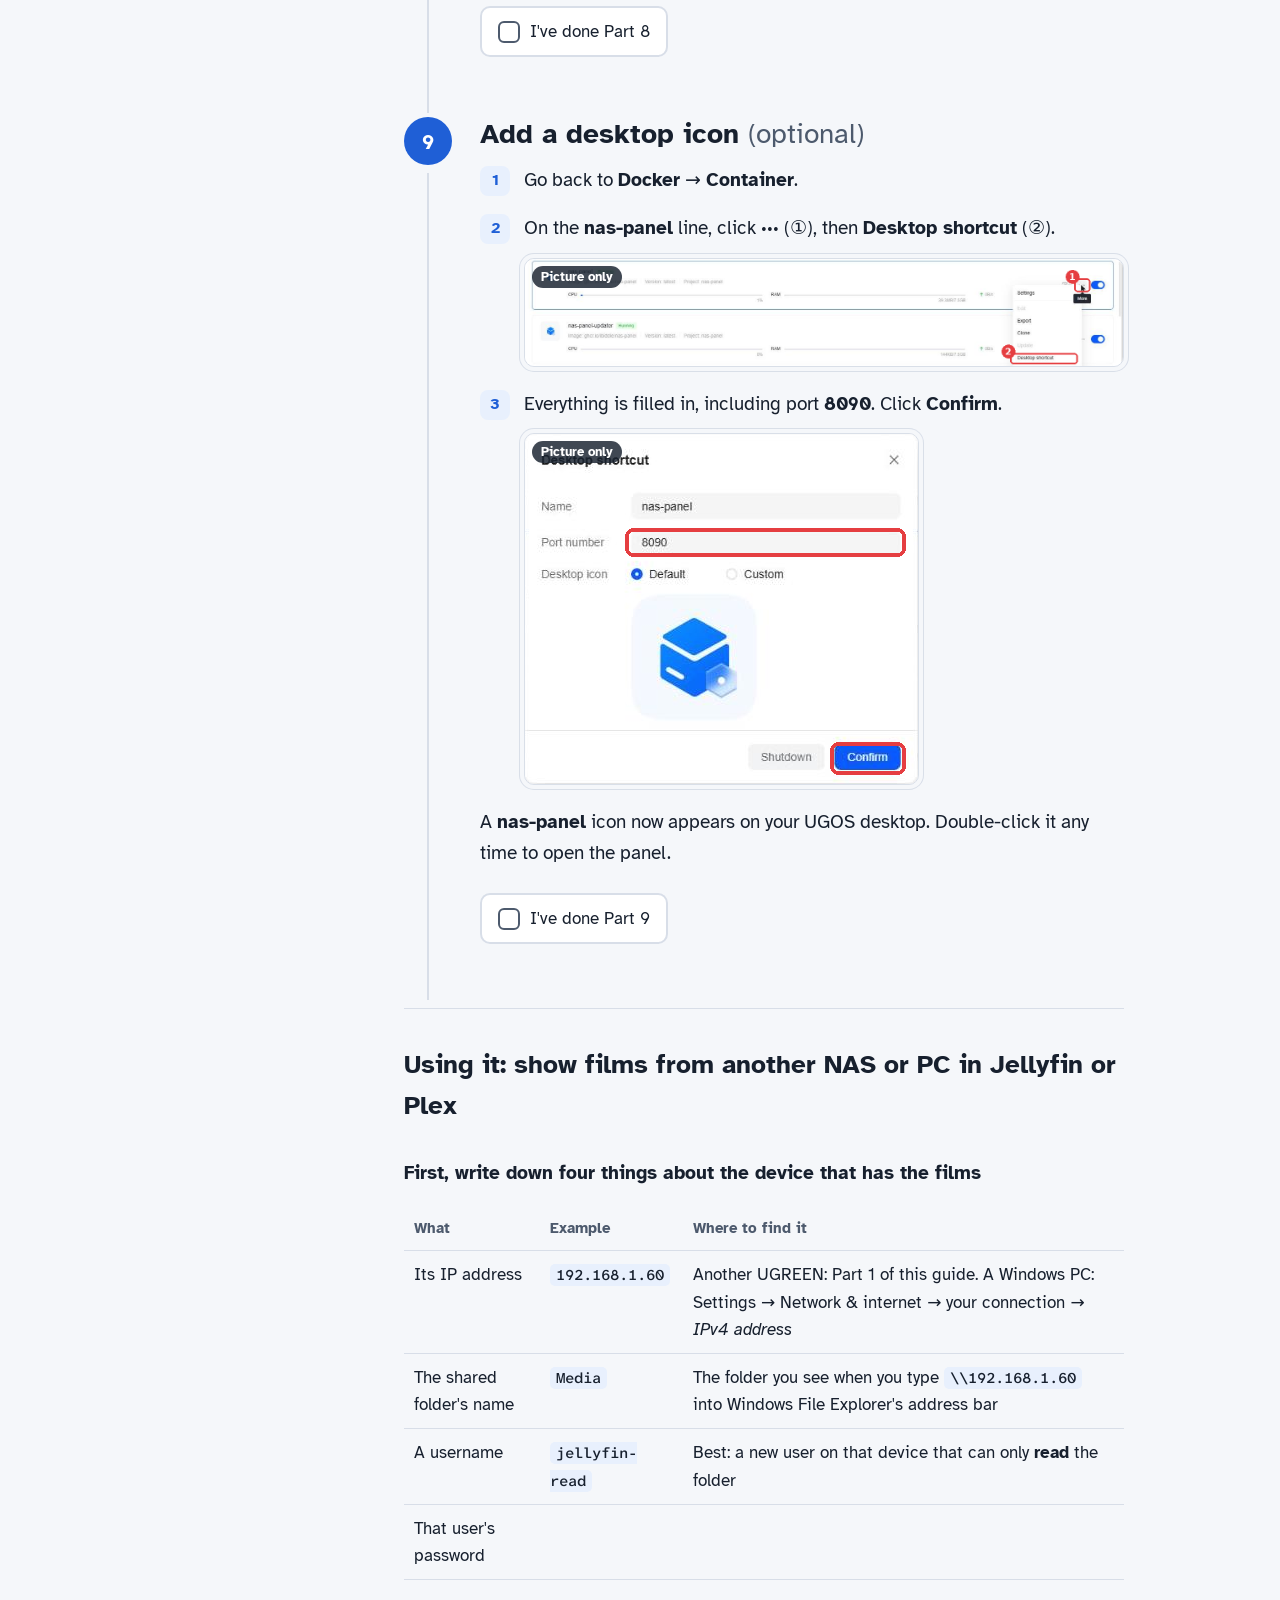
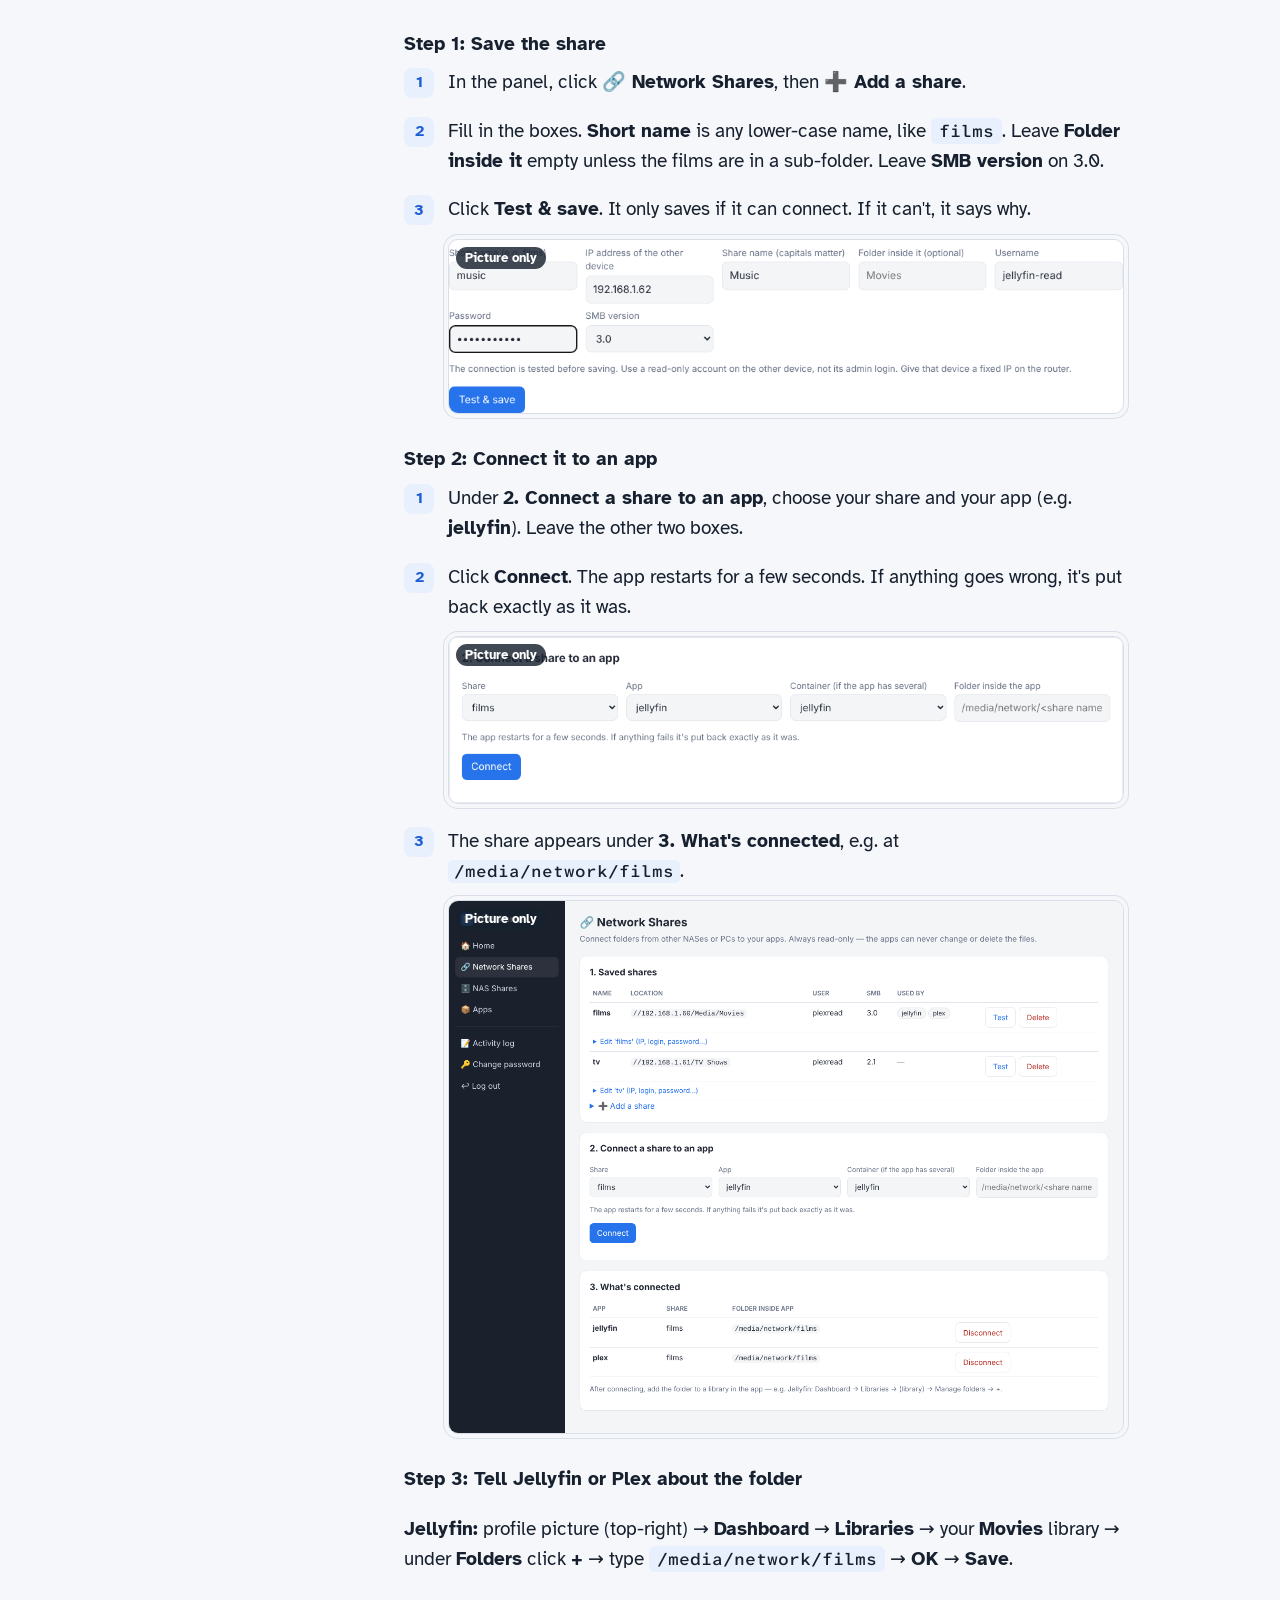
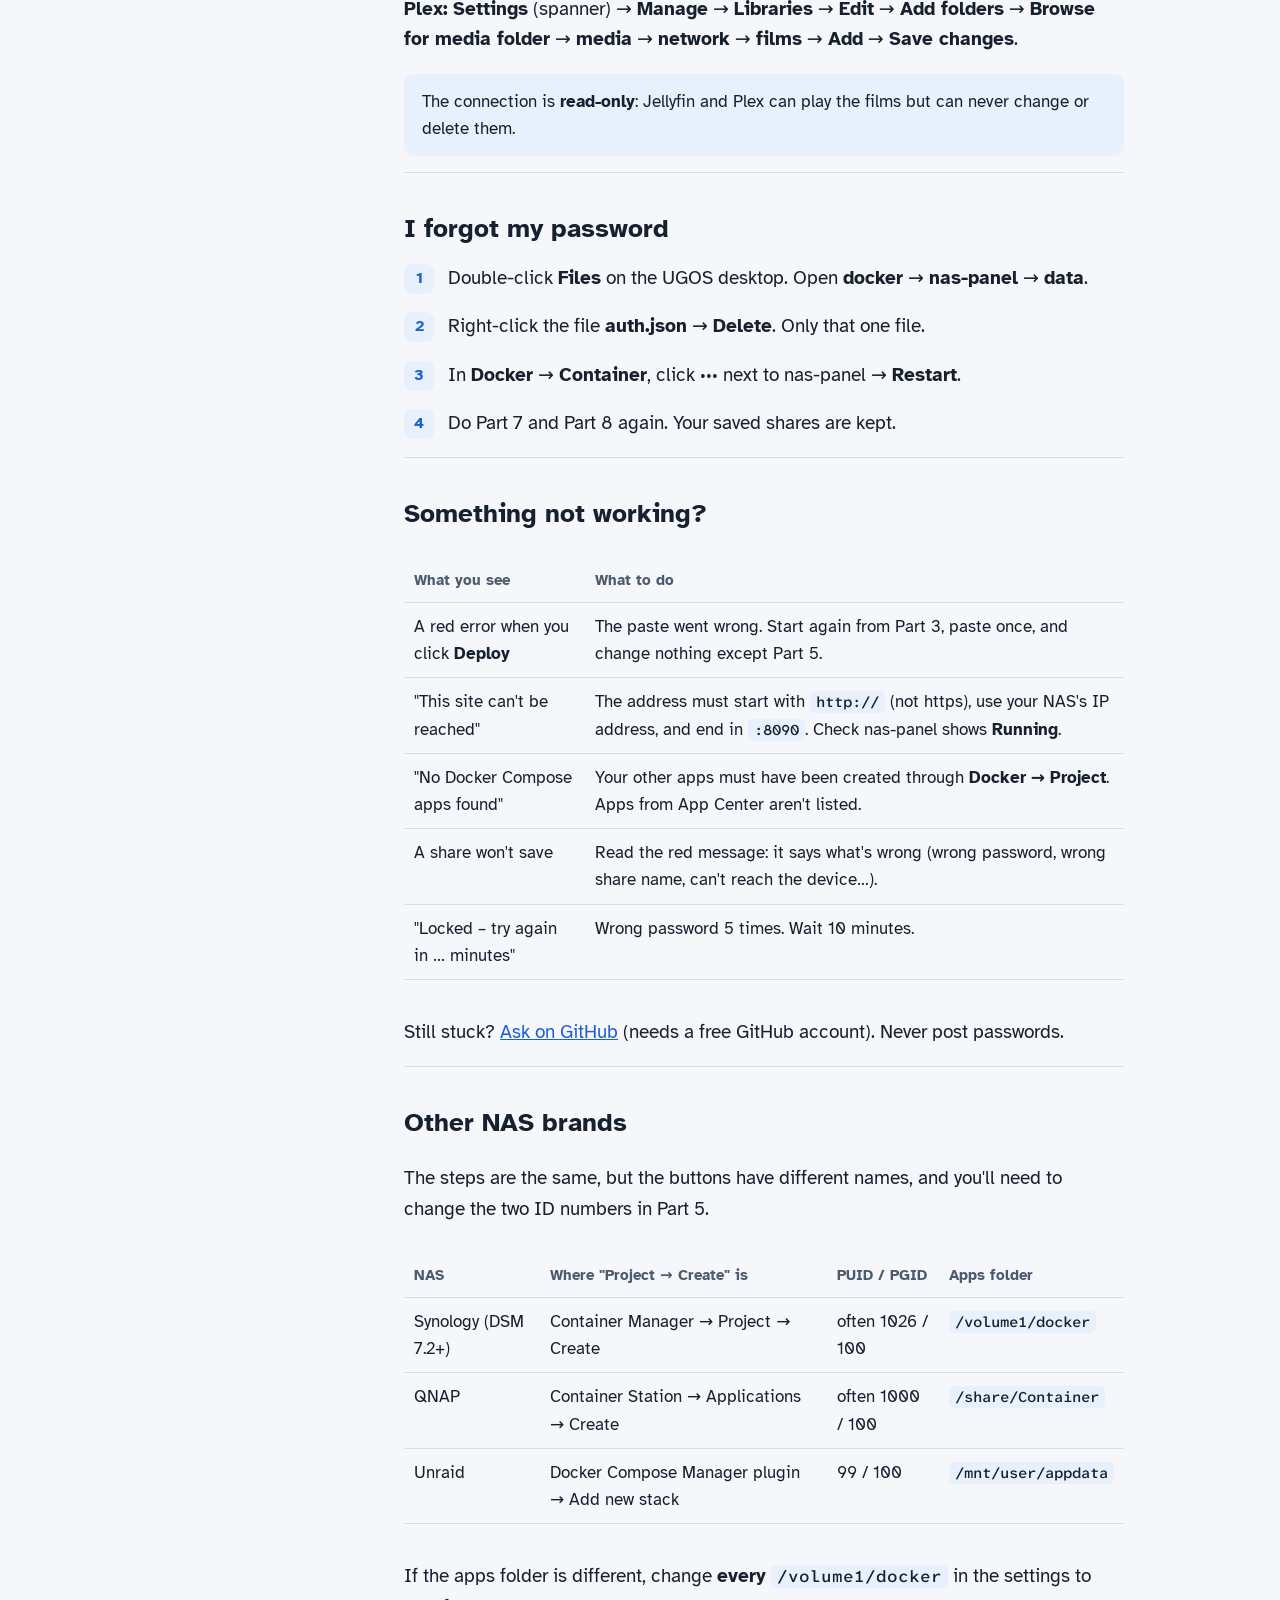
==== commit 764f891d: "Guide: say Project, not New Container Co-Authored-By: Claude Opus 5.5 <noreply@anthropic.com> Claude" ====
--- a/docs/index.html
+++ b/docs/index.html
@@ -254,6 +254,7 @@
         <div class="note"><b>Optional:</b> to make the Docker window fill the screen, click its <b>maximise button</b>. That's the small <b>square ☐</b> at the window's top-right corner, between the <b>–</b> (minimise) and <b>✕</b> (close) buttons:
         <figure><img src="img/ugos-maximise.png" alt="The maximise button, between minimise and close" style="max-width:252px"></figure></div></li>
       <li>In Docker's left-hand menu click <span class="ui">Project</span>, then the blue <span class="ui">Create</span> button.
+        <div class="stop">Make sure it's <b>Project → Create</b>. <b>Not</b> <i>Container → New Container</i>: that has nowhere to paste the settings.</div>
         <figure><button type="button" data-zoom><img src="img/ugos-1-project.png" alt="Docker, Project page, Create button circled" loading="lazy"></button></figure></li>
       <li>Click in the <span class="ui">Name</span> box and type <span class="type">nas-panel</span></li>
       <li>Now choose the folder where the panel keeps its settings:
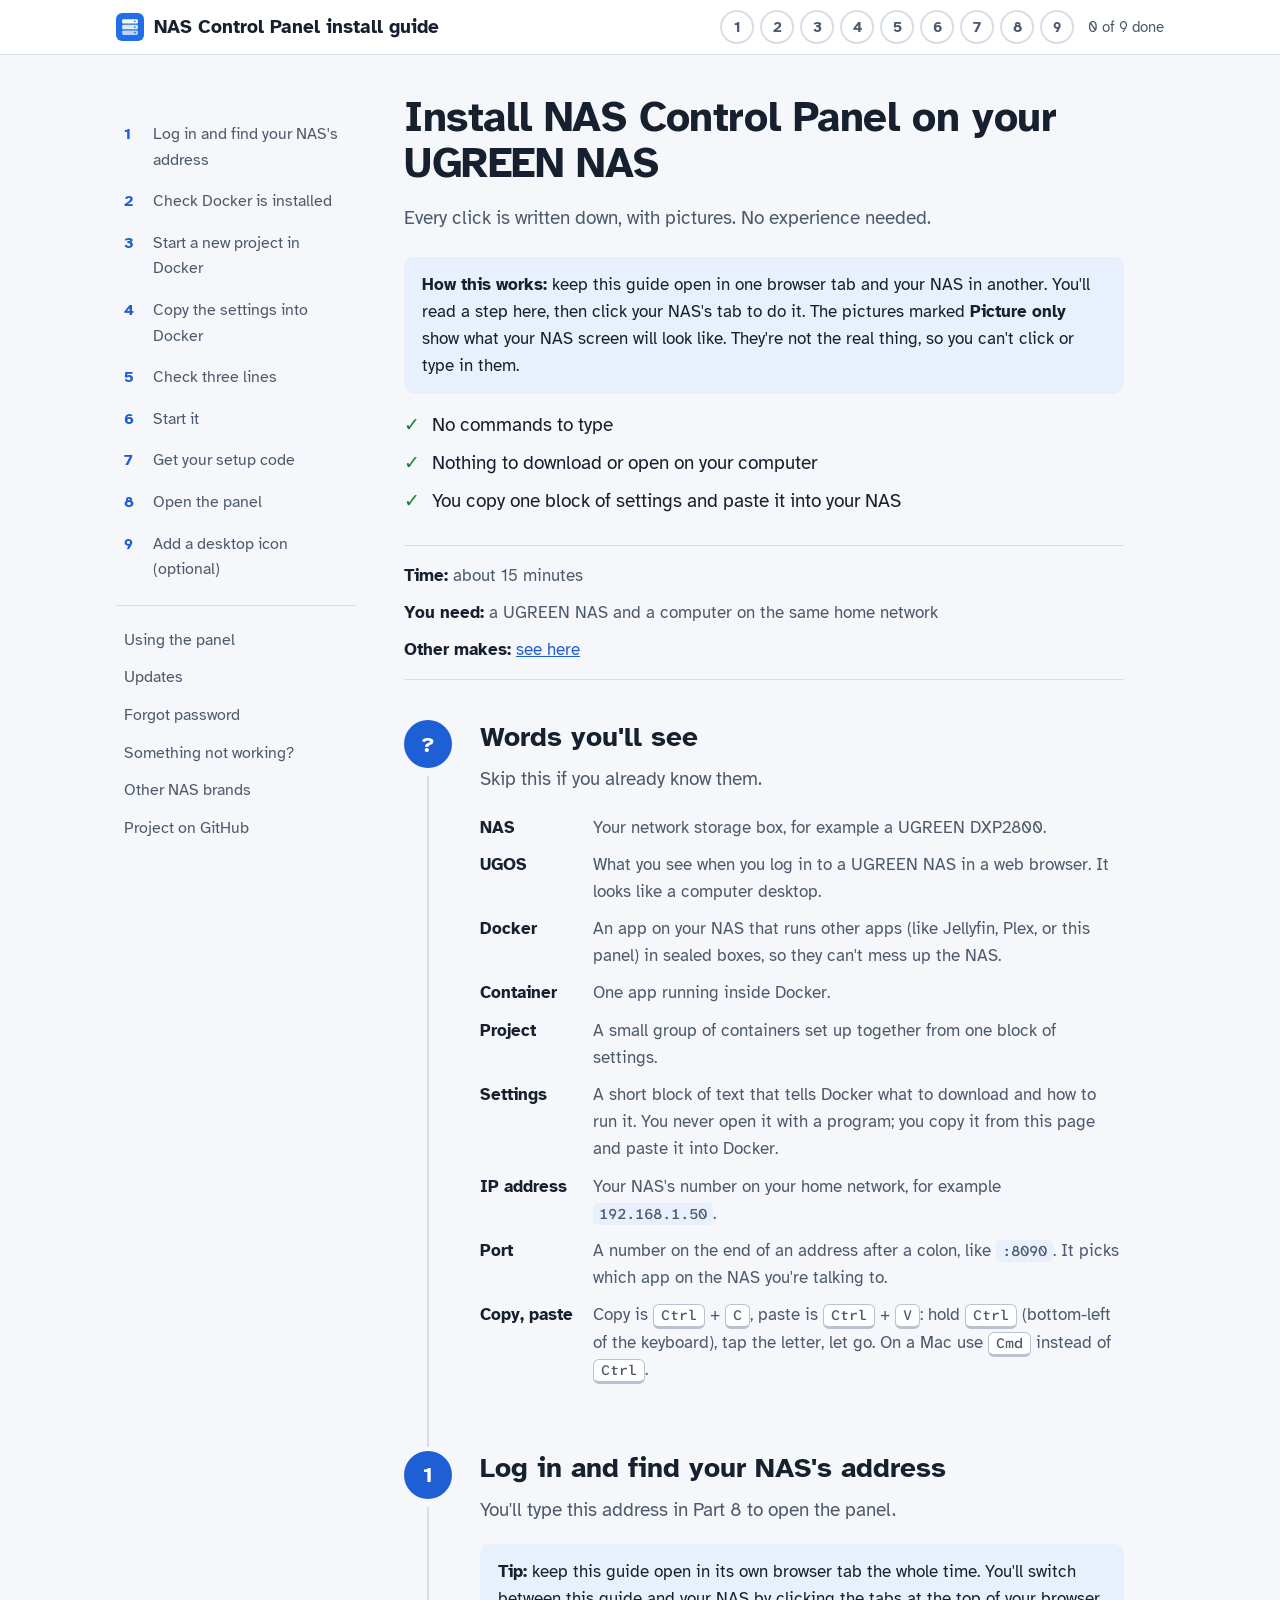
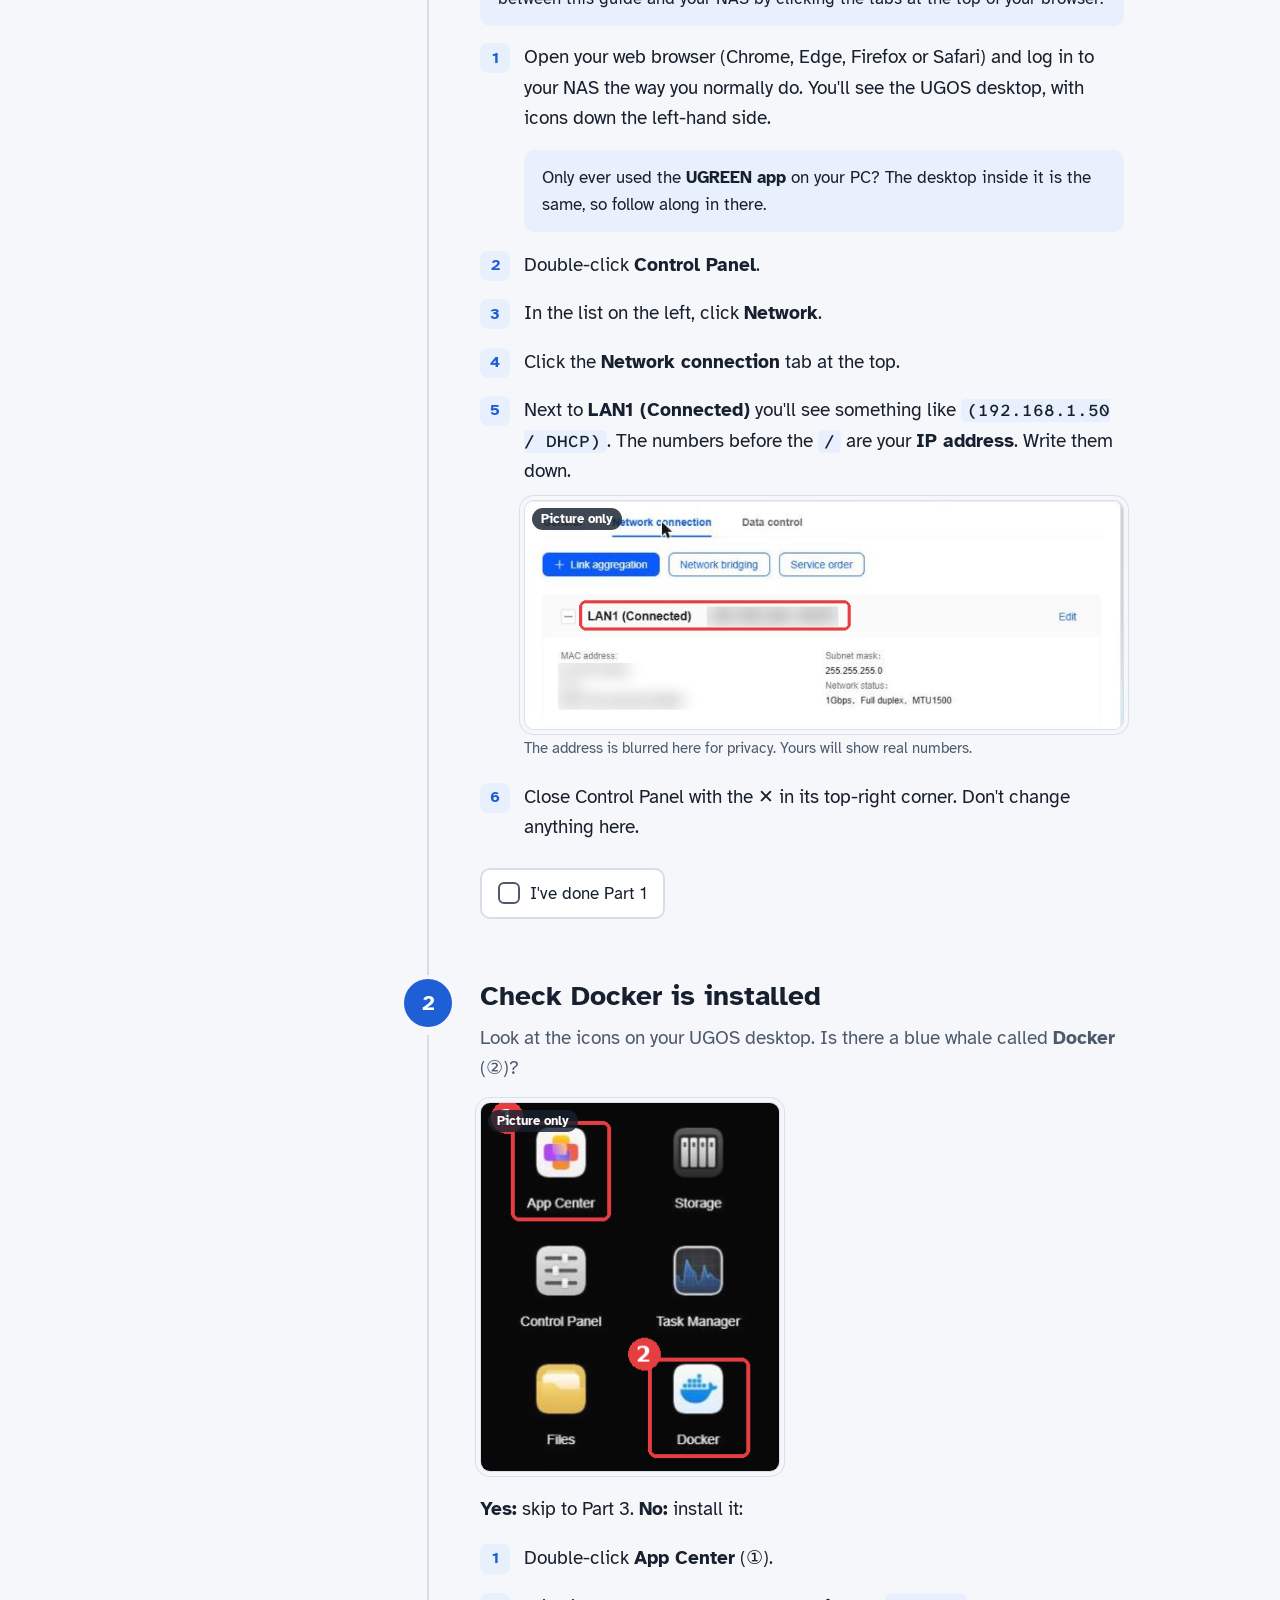
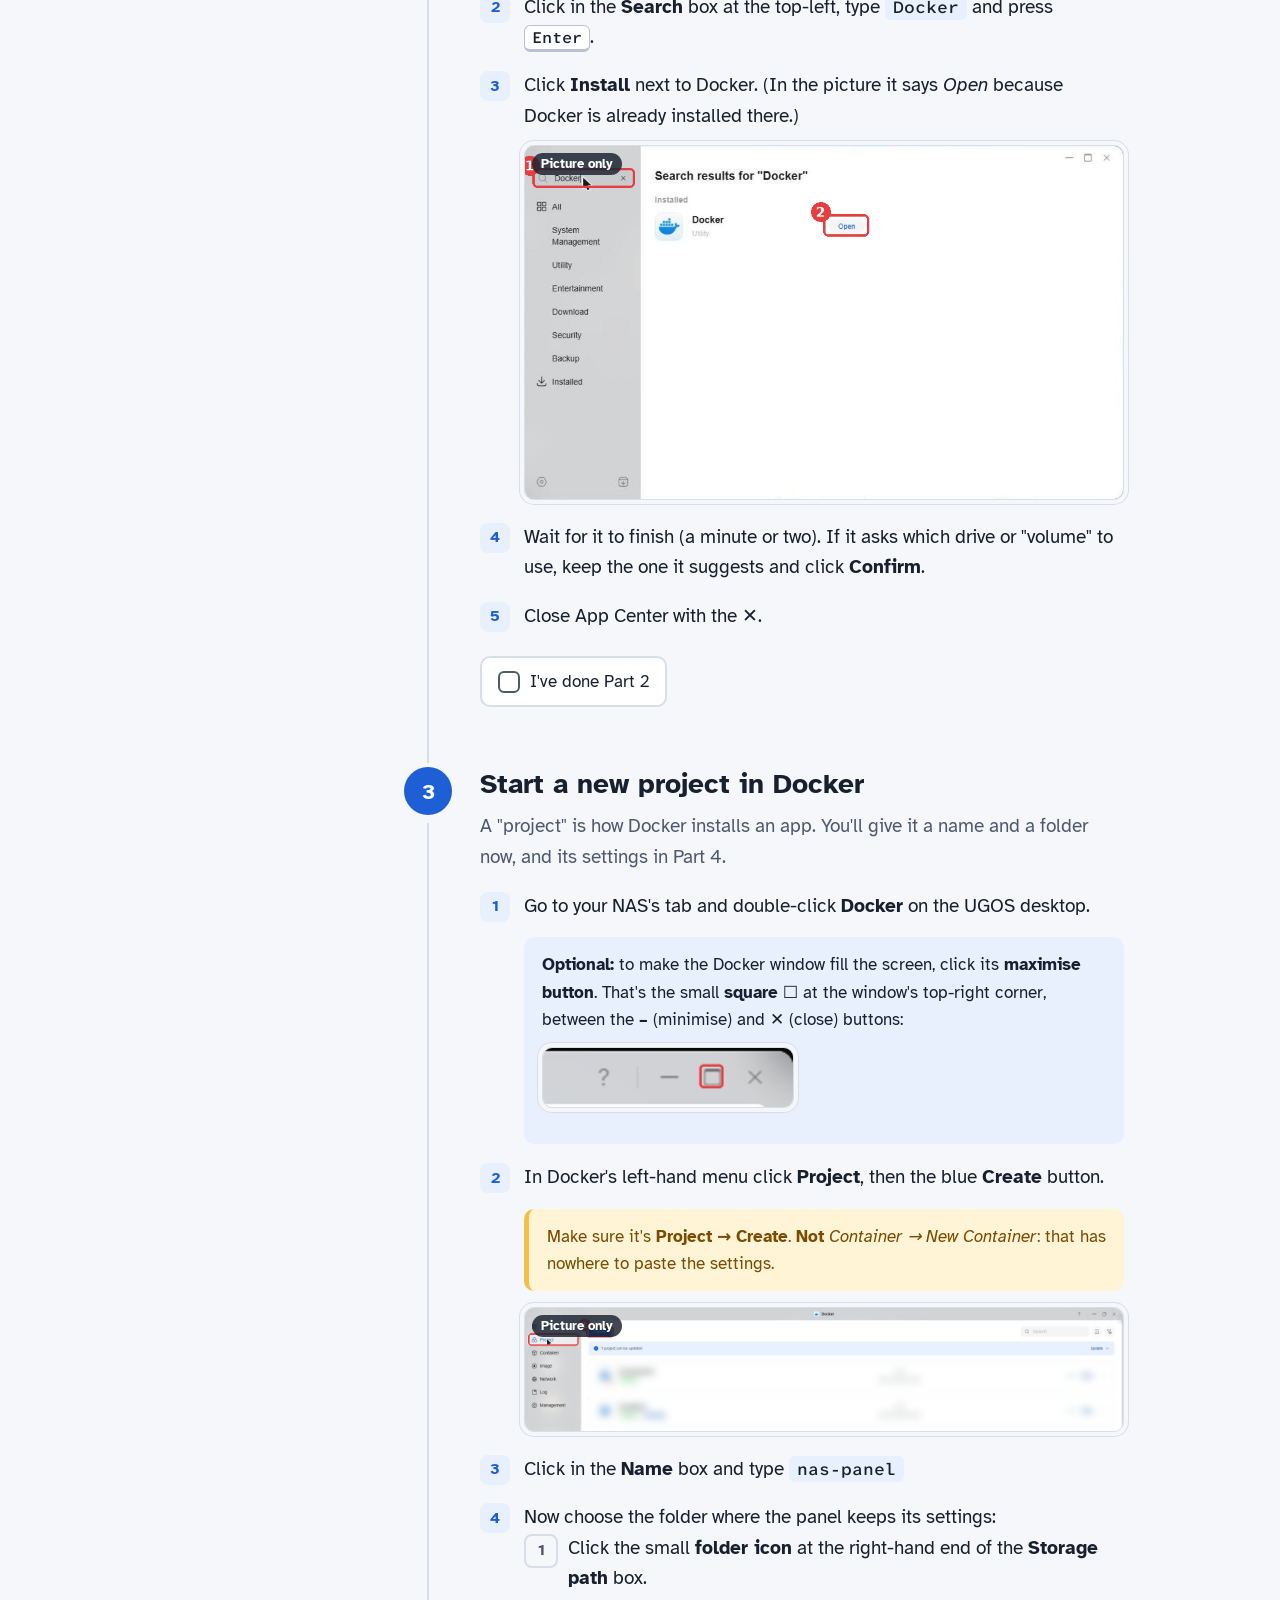
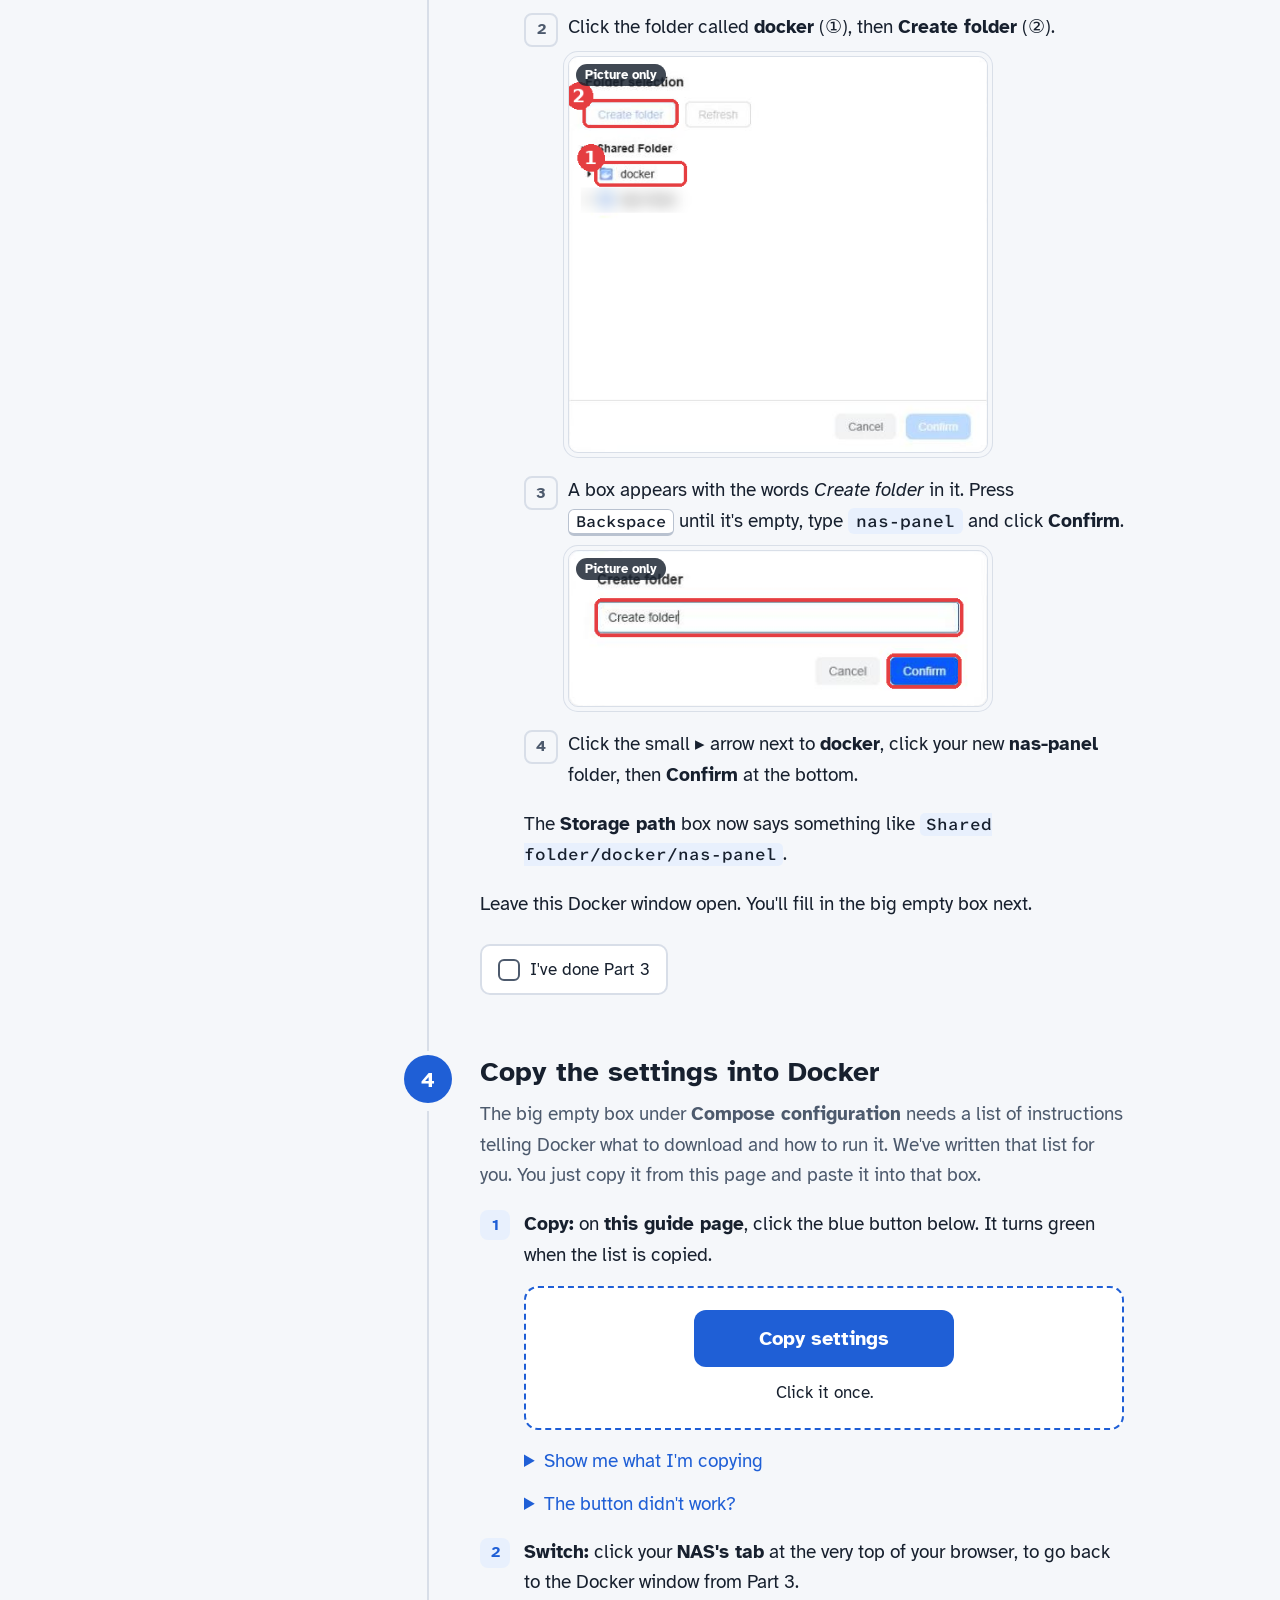
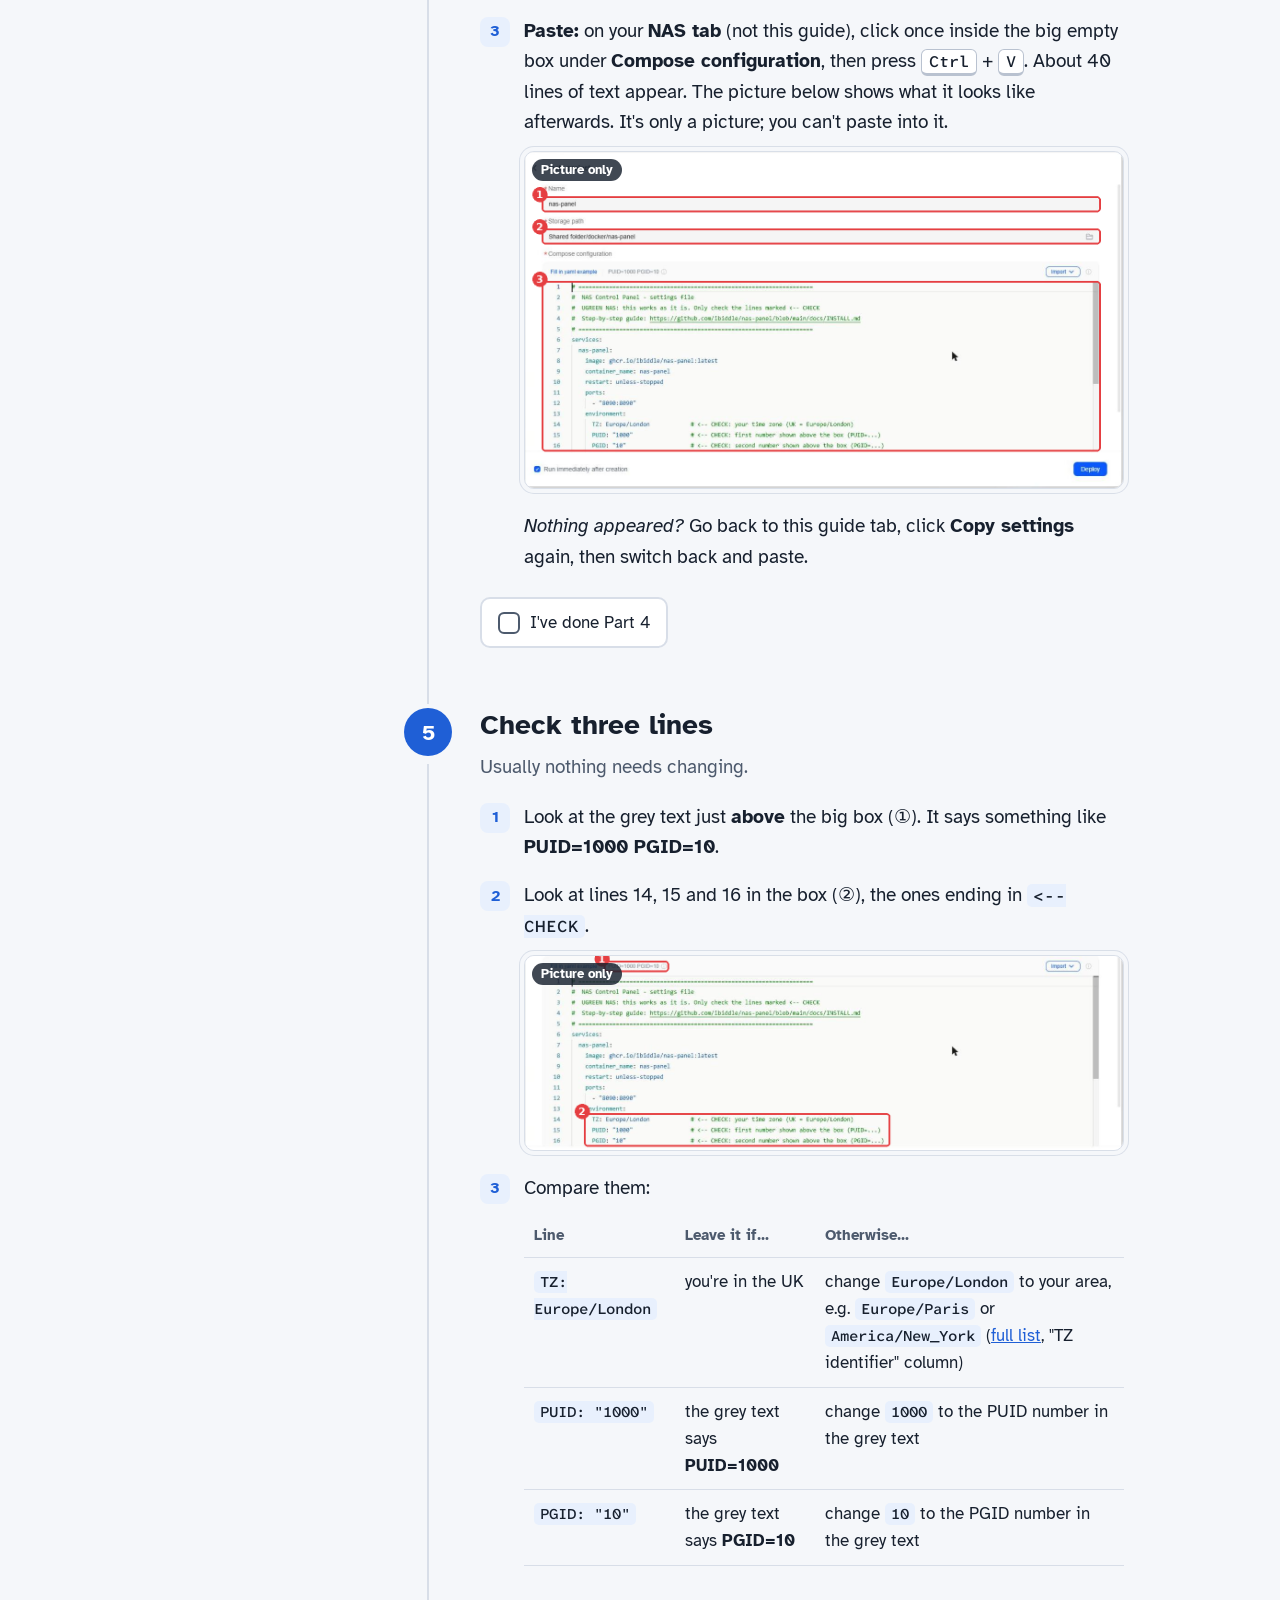
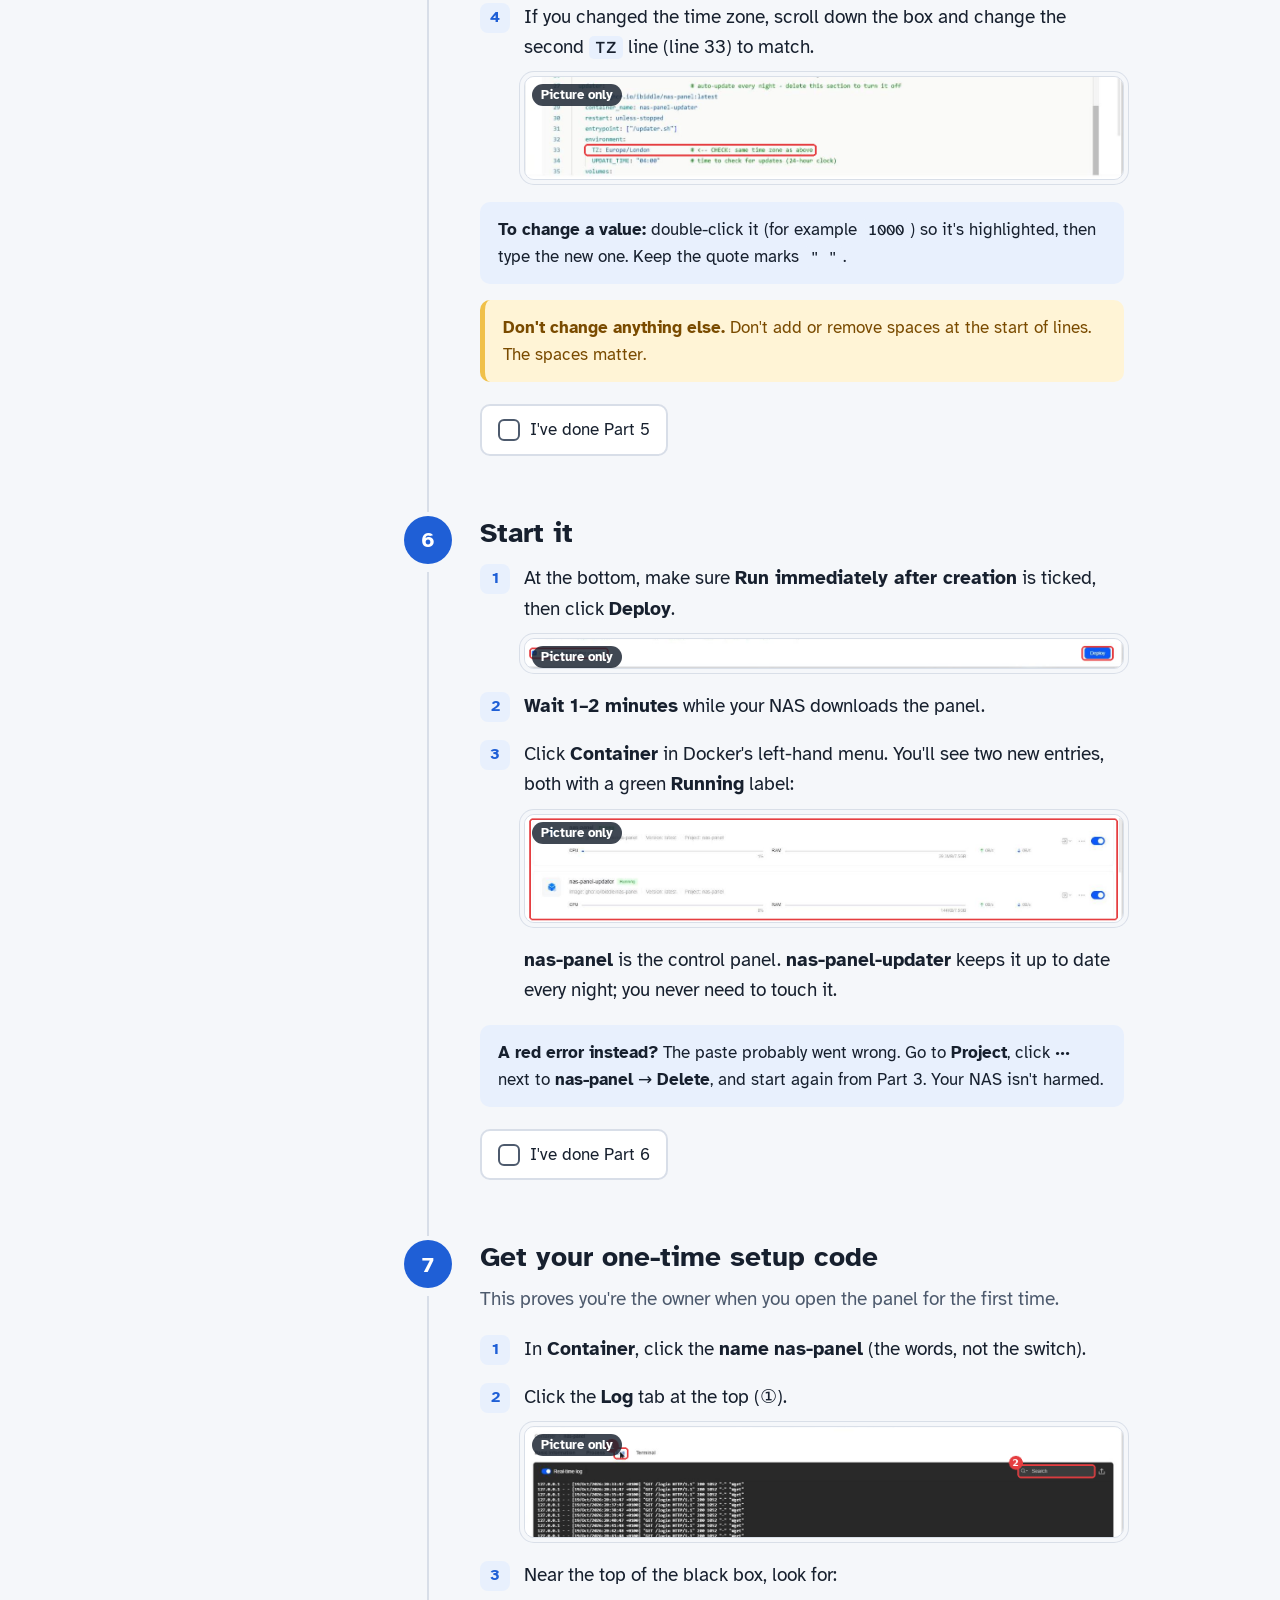
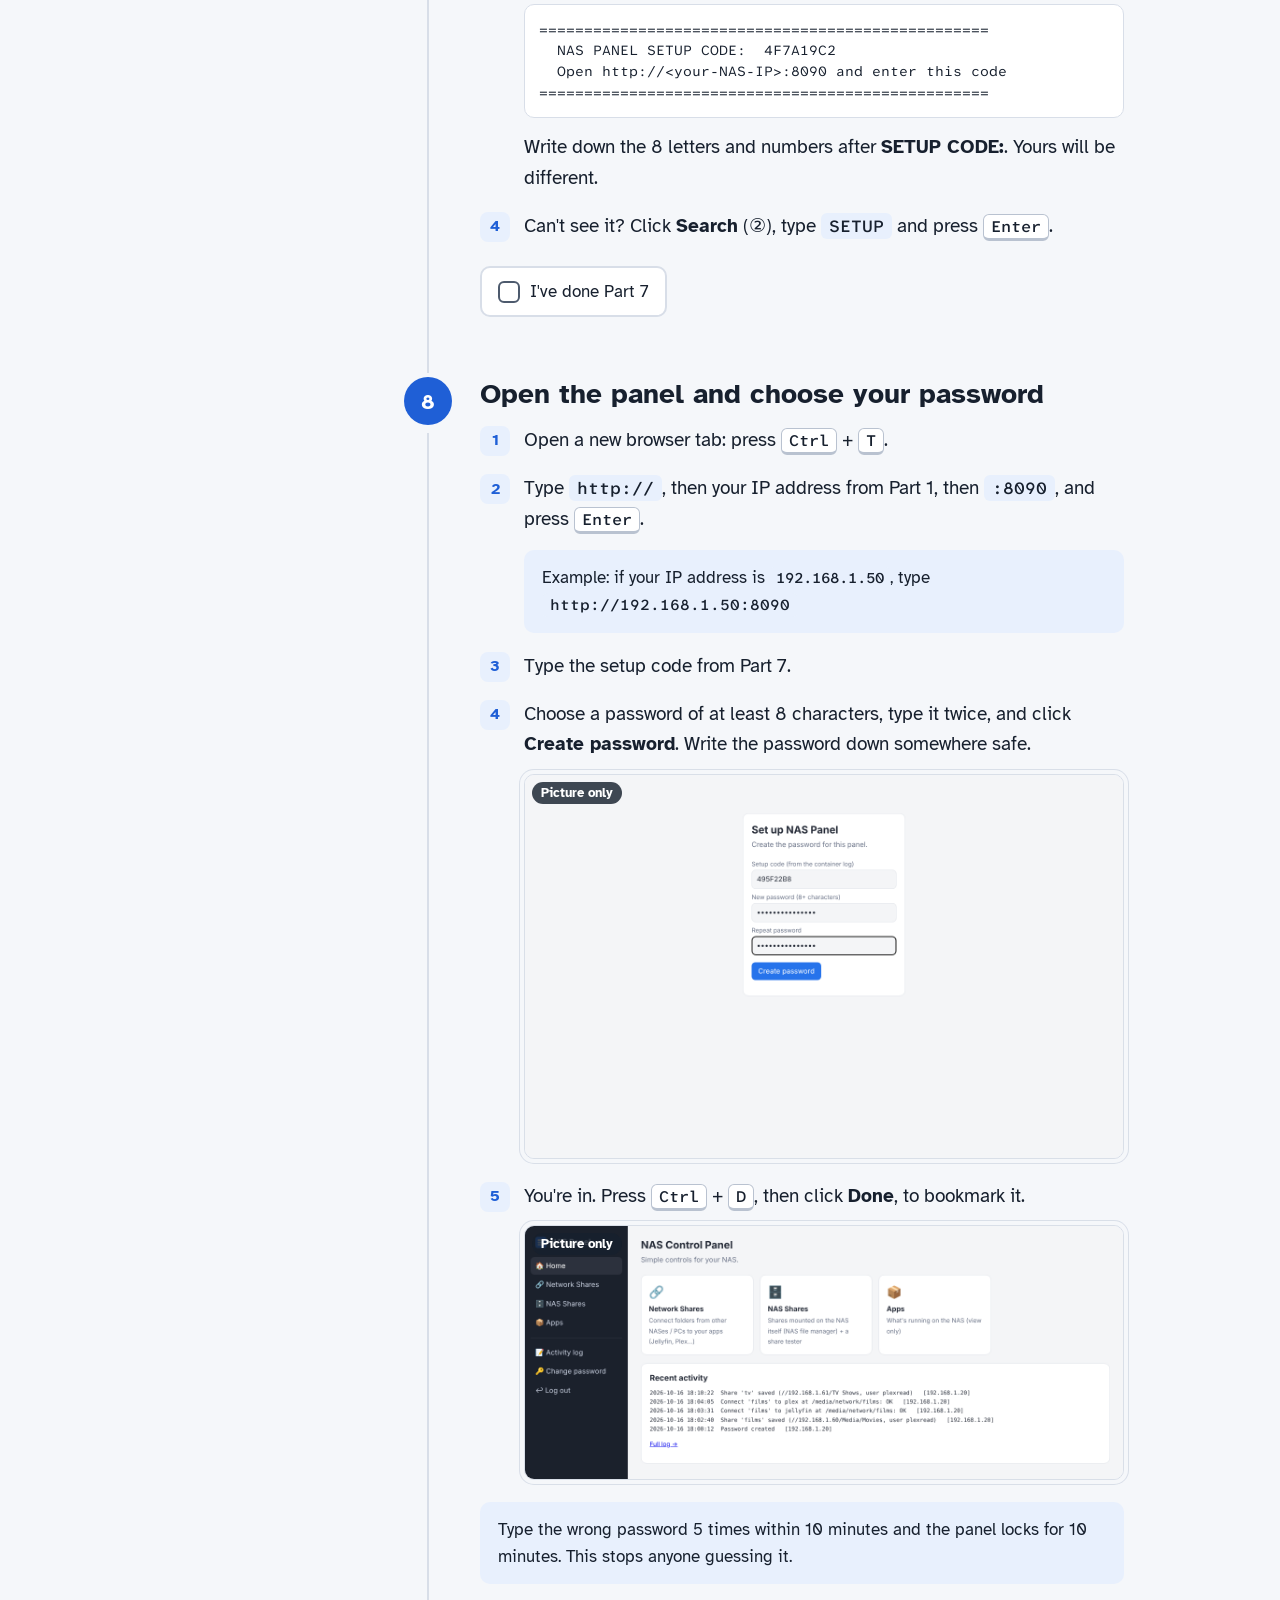
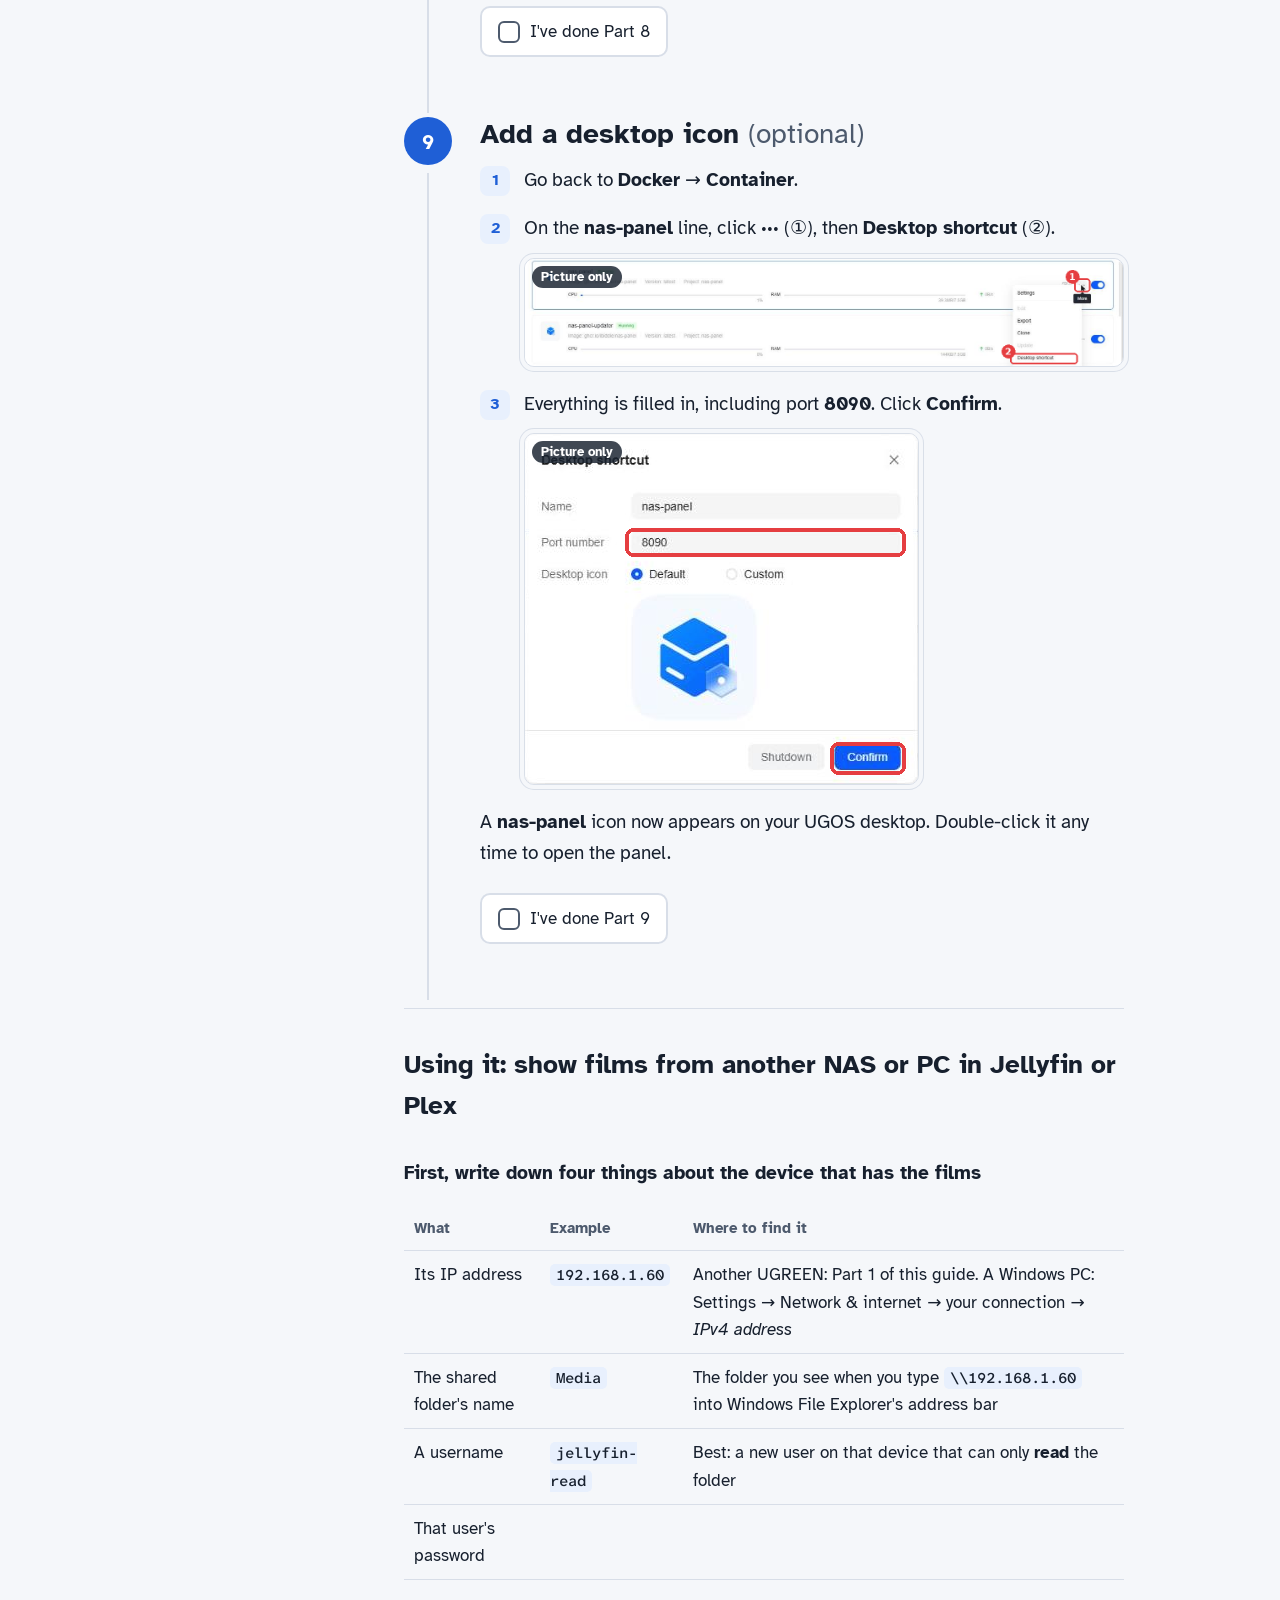
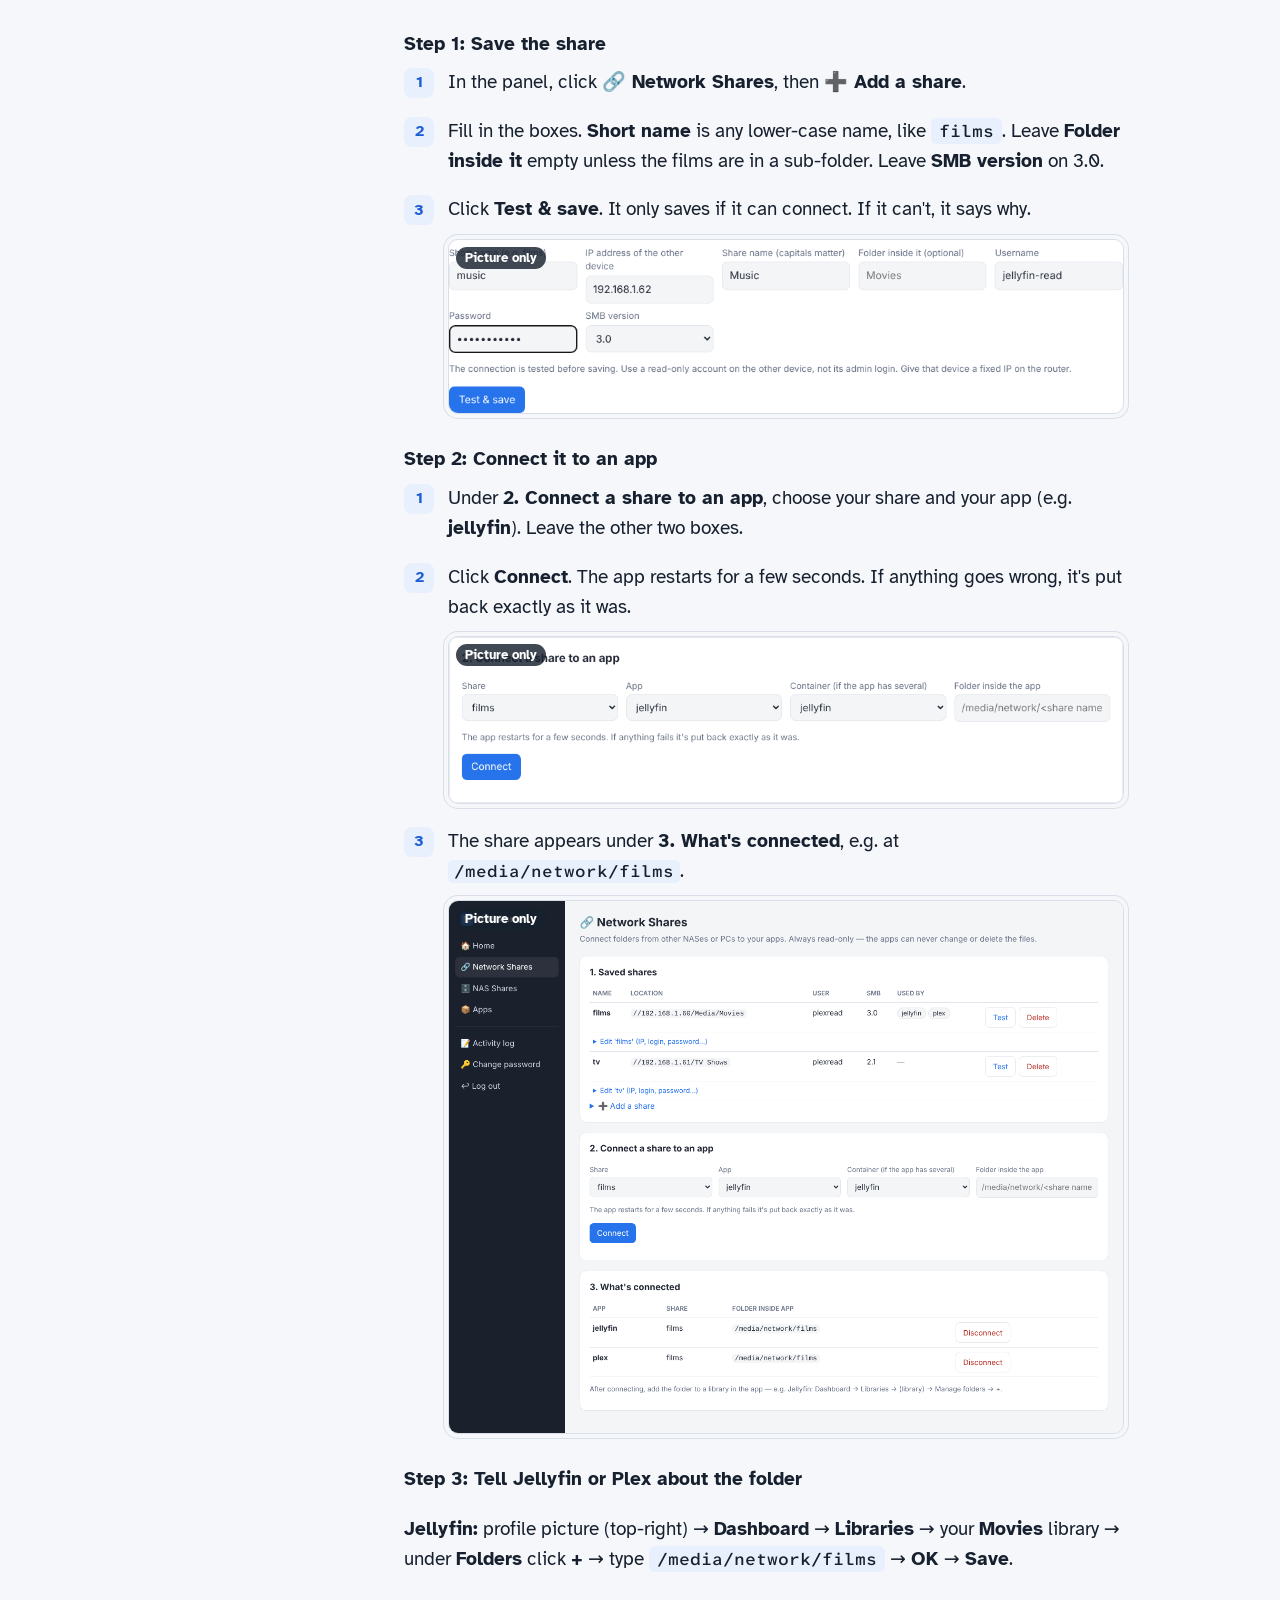
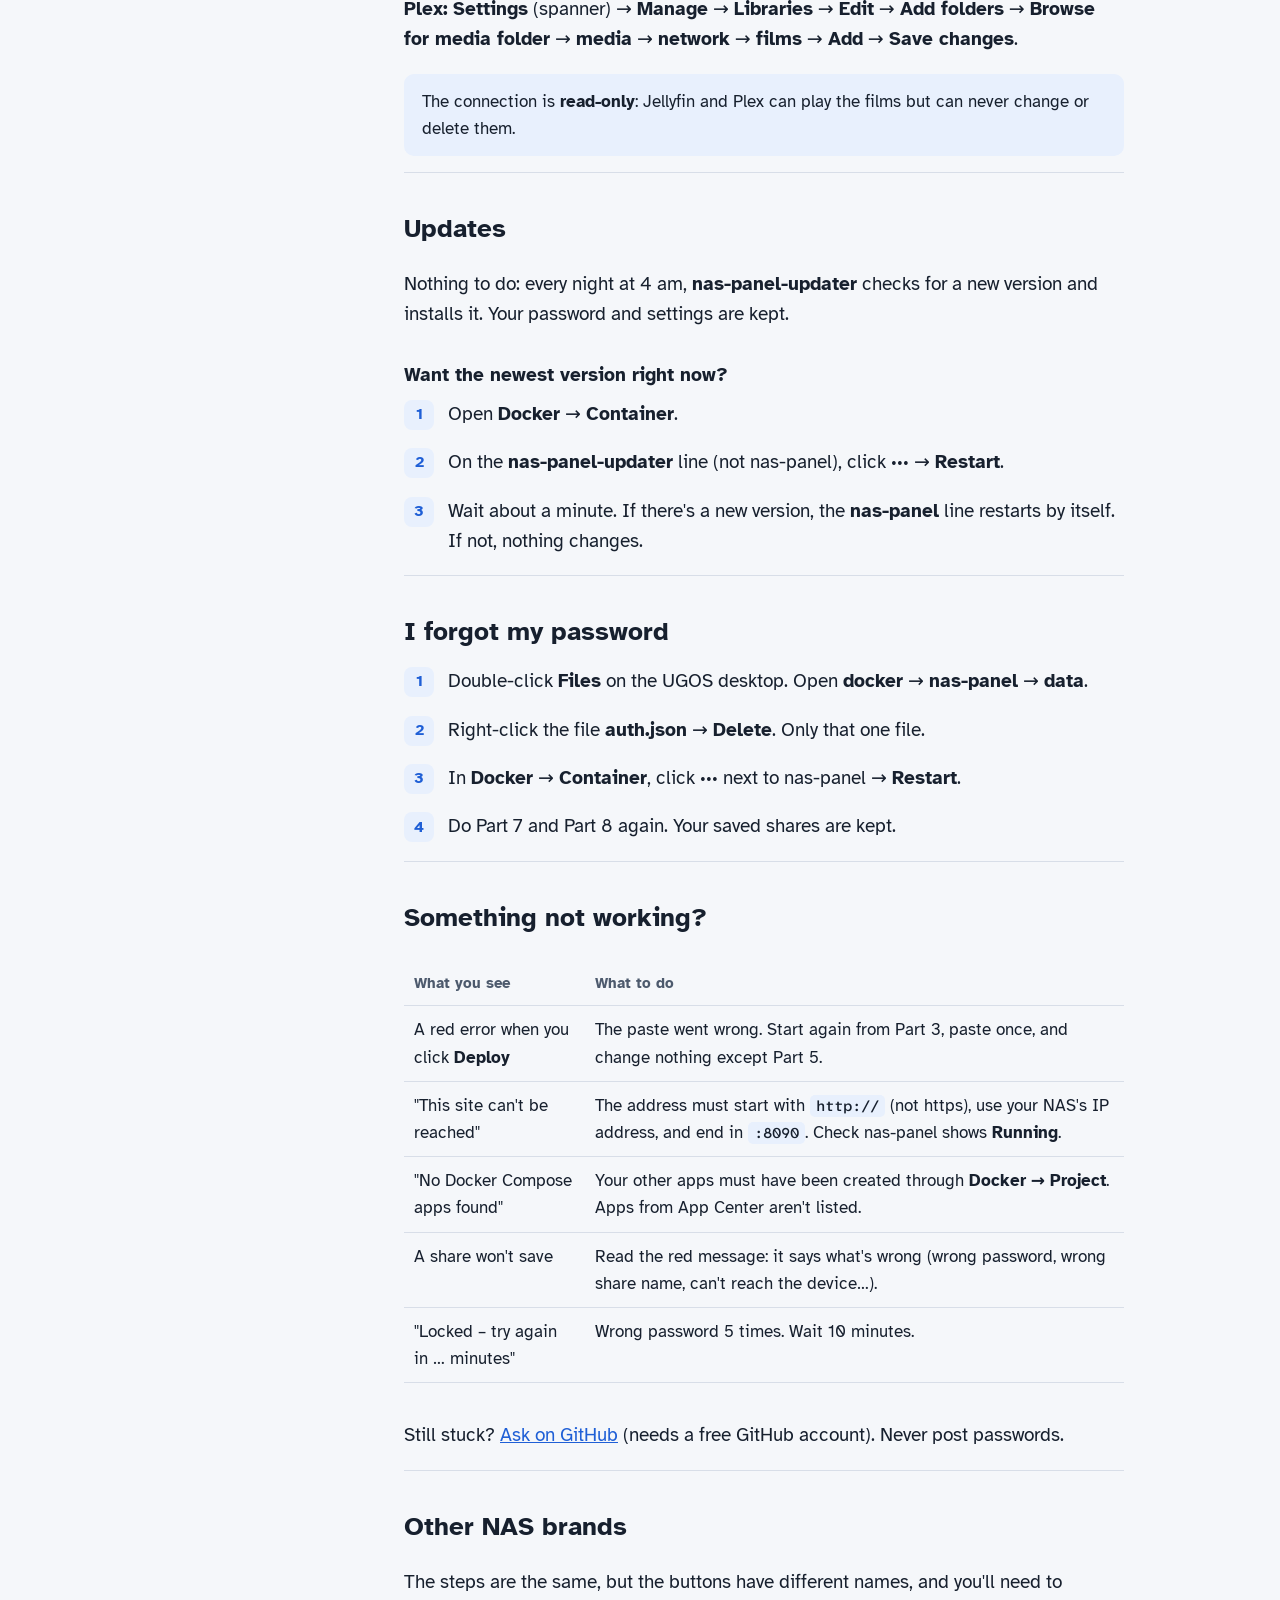
==== commit 85f50b7c: "Restarting the updater now checks for an update straight away Adds an Updates section to the guide: " ====
--- a/docs/index.html
+++ b/docs/index.html
@@ -172,6 +172,7 @@
     <ol id="toc"></ol>
     <div class="extra">
       <a href="#using">Using the panel</a>
+      <a href="#updates">Updates</a>
       <a href="#forgot">Forgot password</a>
       <a href="#problems">Something not working?</a>
       <a href="#brands">Other NAS brands</a>
@@ -461,6 +462,17 @@
     <div class="note">The connection is <b>read-only</b>: Jellyfin and Plex can play the films but can never change or delete them.</div>
   </section>
 
+  <section class="after" id="updates">
+    <h2>Updates</h2>
+    <p>Nothing to do: every night at 4 am, <b>nas-panel-updater</b> checks for a new version and installs it. Your password and settings are kept.</p>
+    <h3>Want the newest version right now?</h3>
+    <ol class="steps">
+      <li>Open <span class="ui">Docker</span> → <span class="ui">Container</span>.</li>
+      <li>On the <b>nas-panel-updater</b> line (not nas-panel), click <span class="ui">···</span> → <span class="ui">Restart</span>.</li>
+      <li>Wait about a minute. If there's a new version, the <b>nas-panel</b> line restarts by itself. If not, nothing changes.</li>
+    </ol>
+  </section>
+
   <section class="after" id="forgot">
     <h2>I forgot my password</h2>
     <ol class="steps">
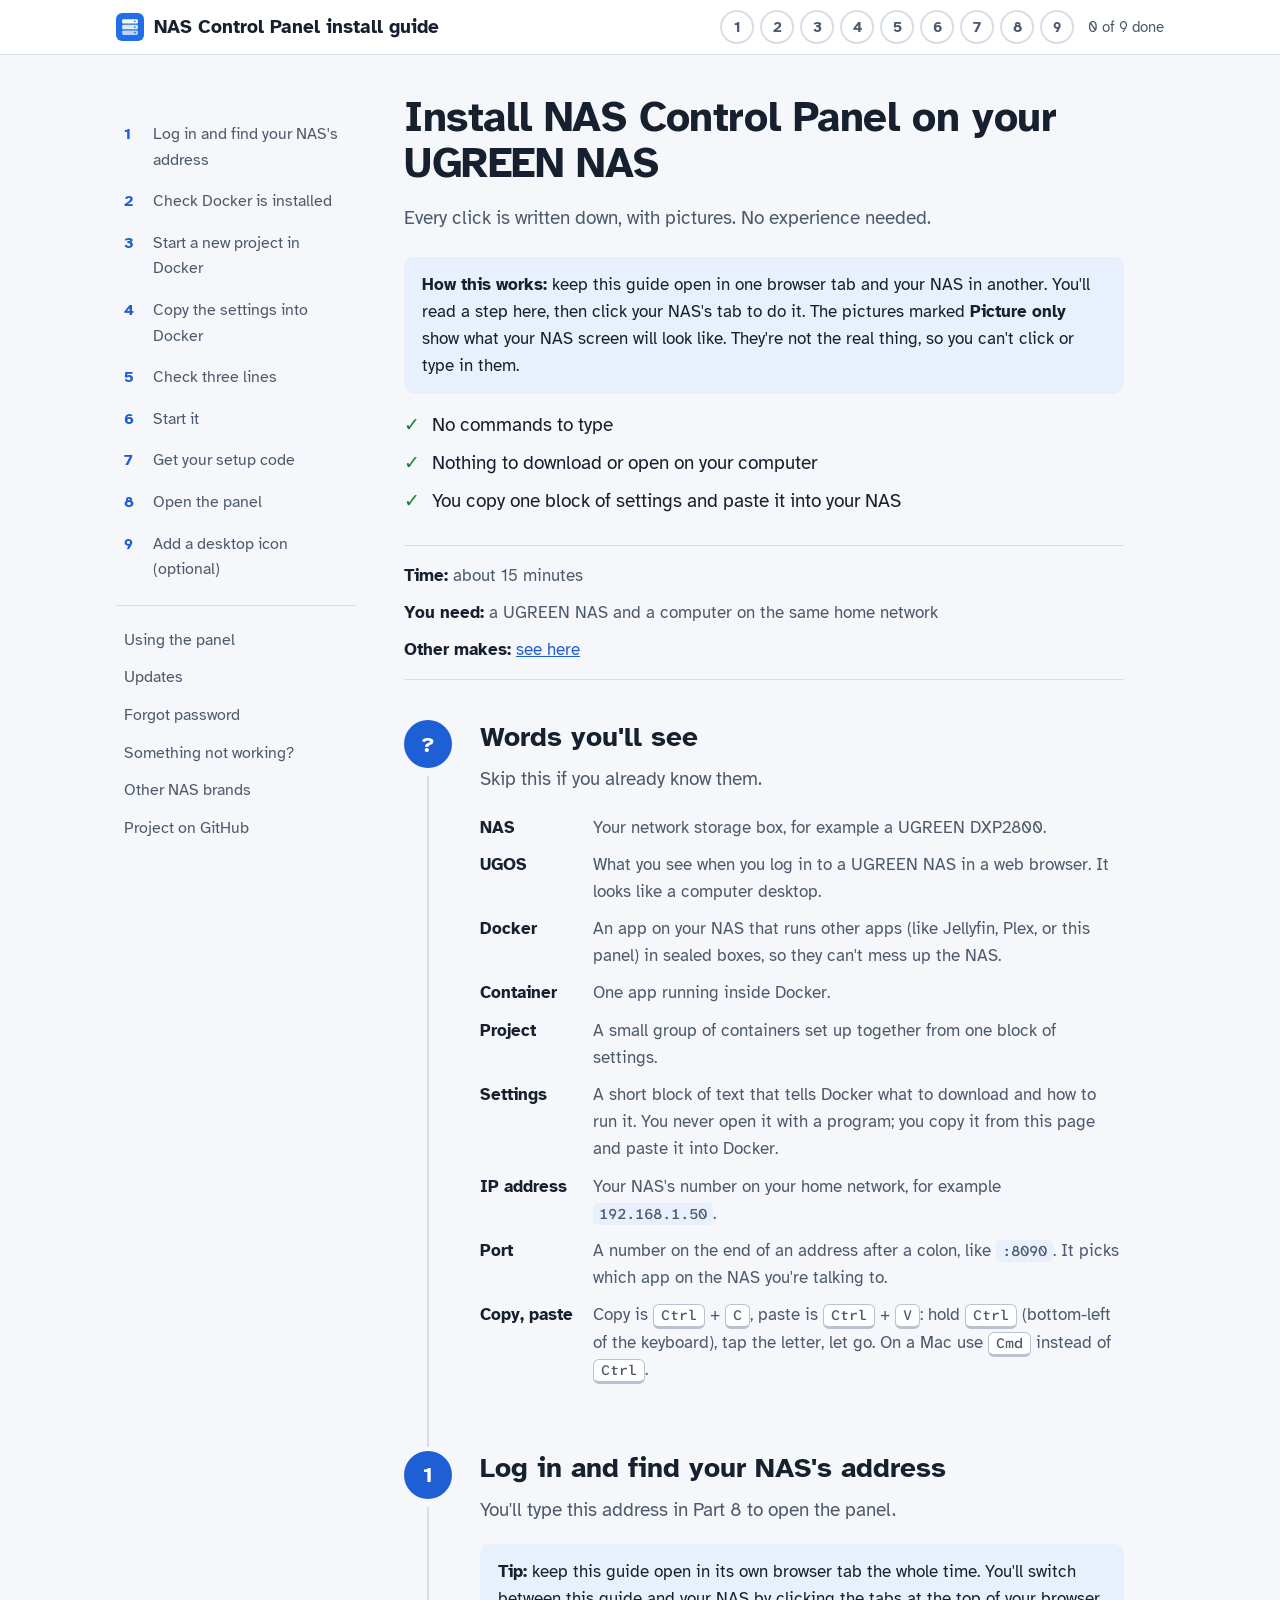
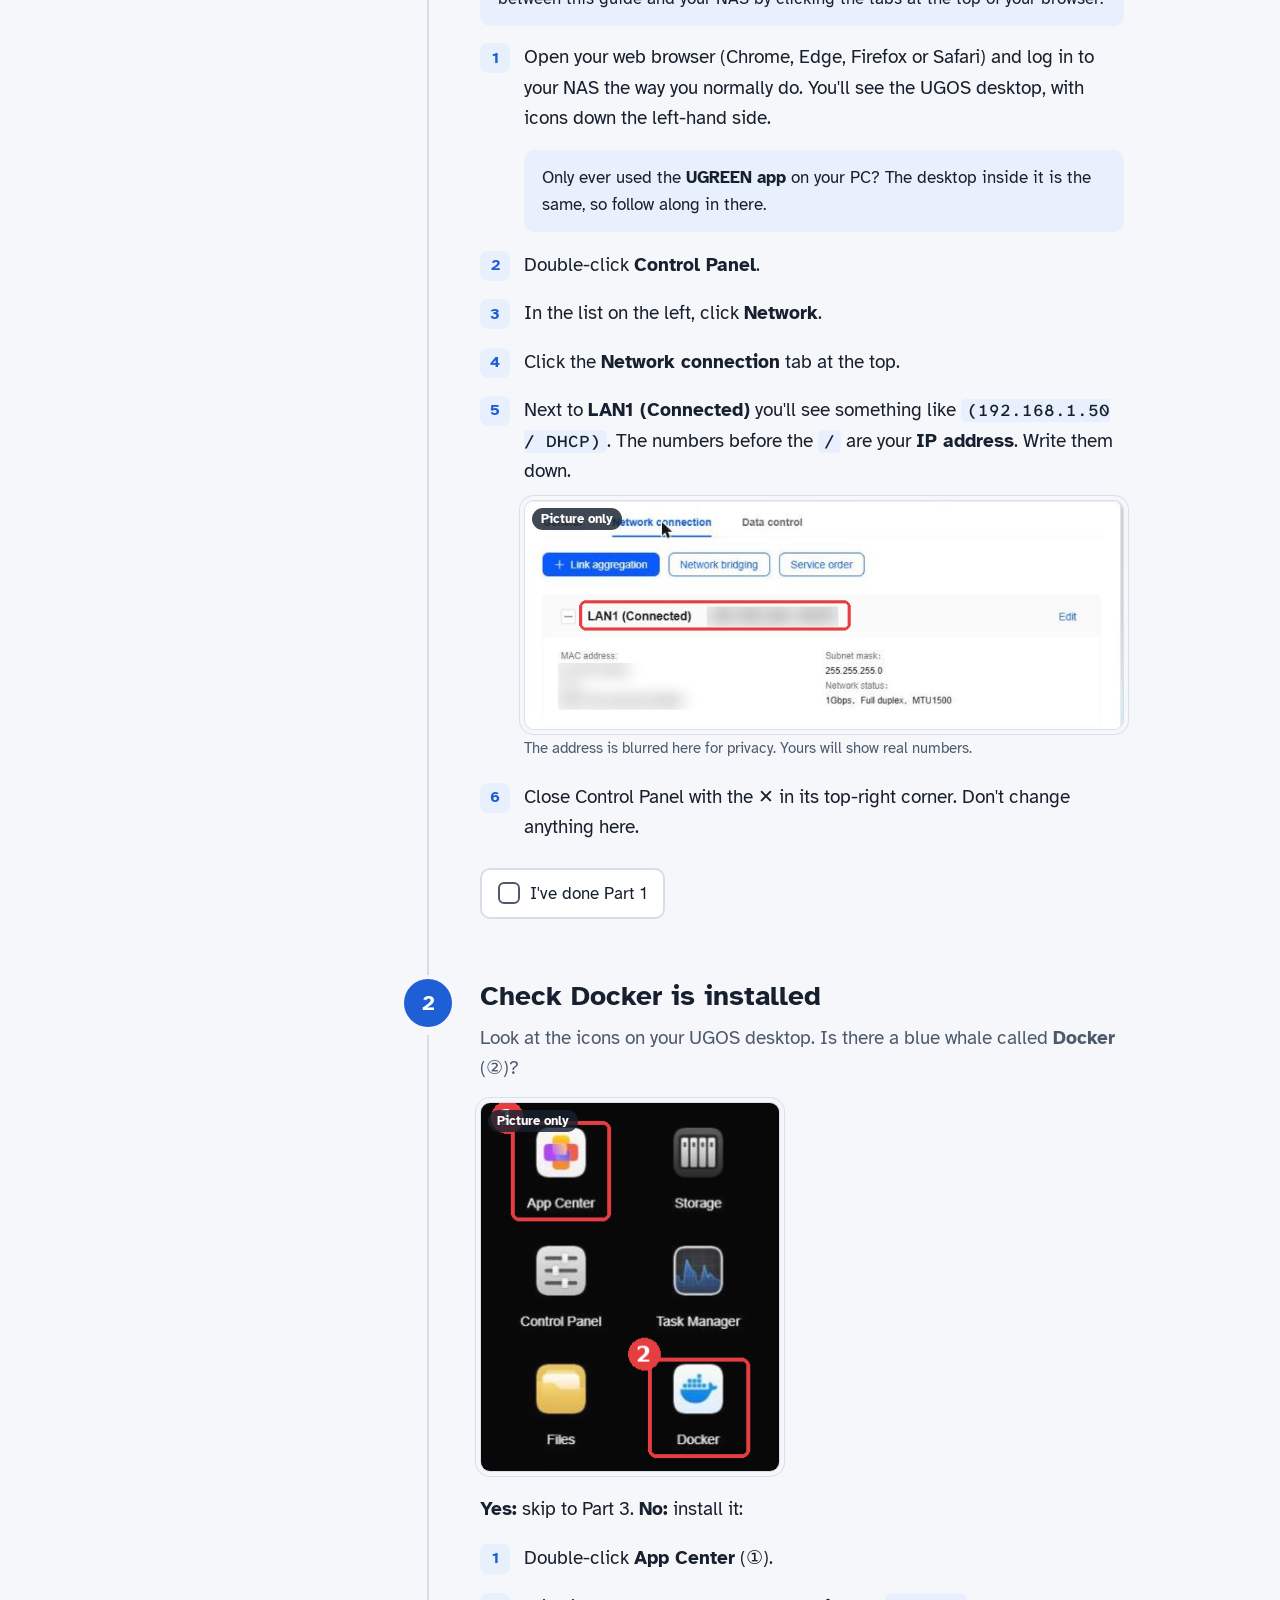
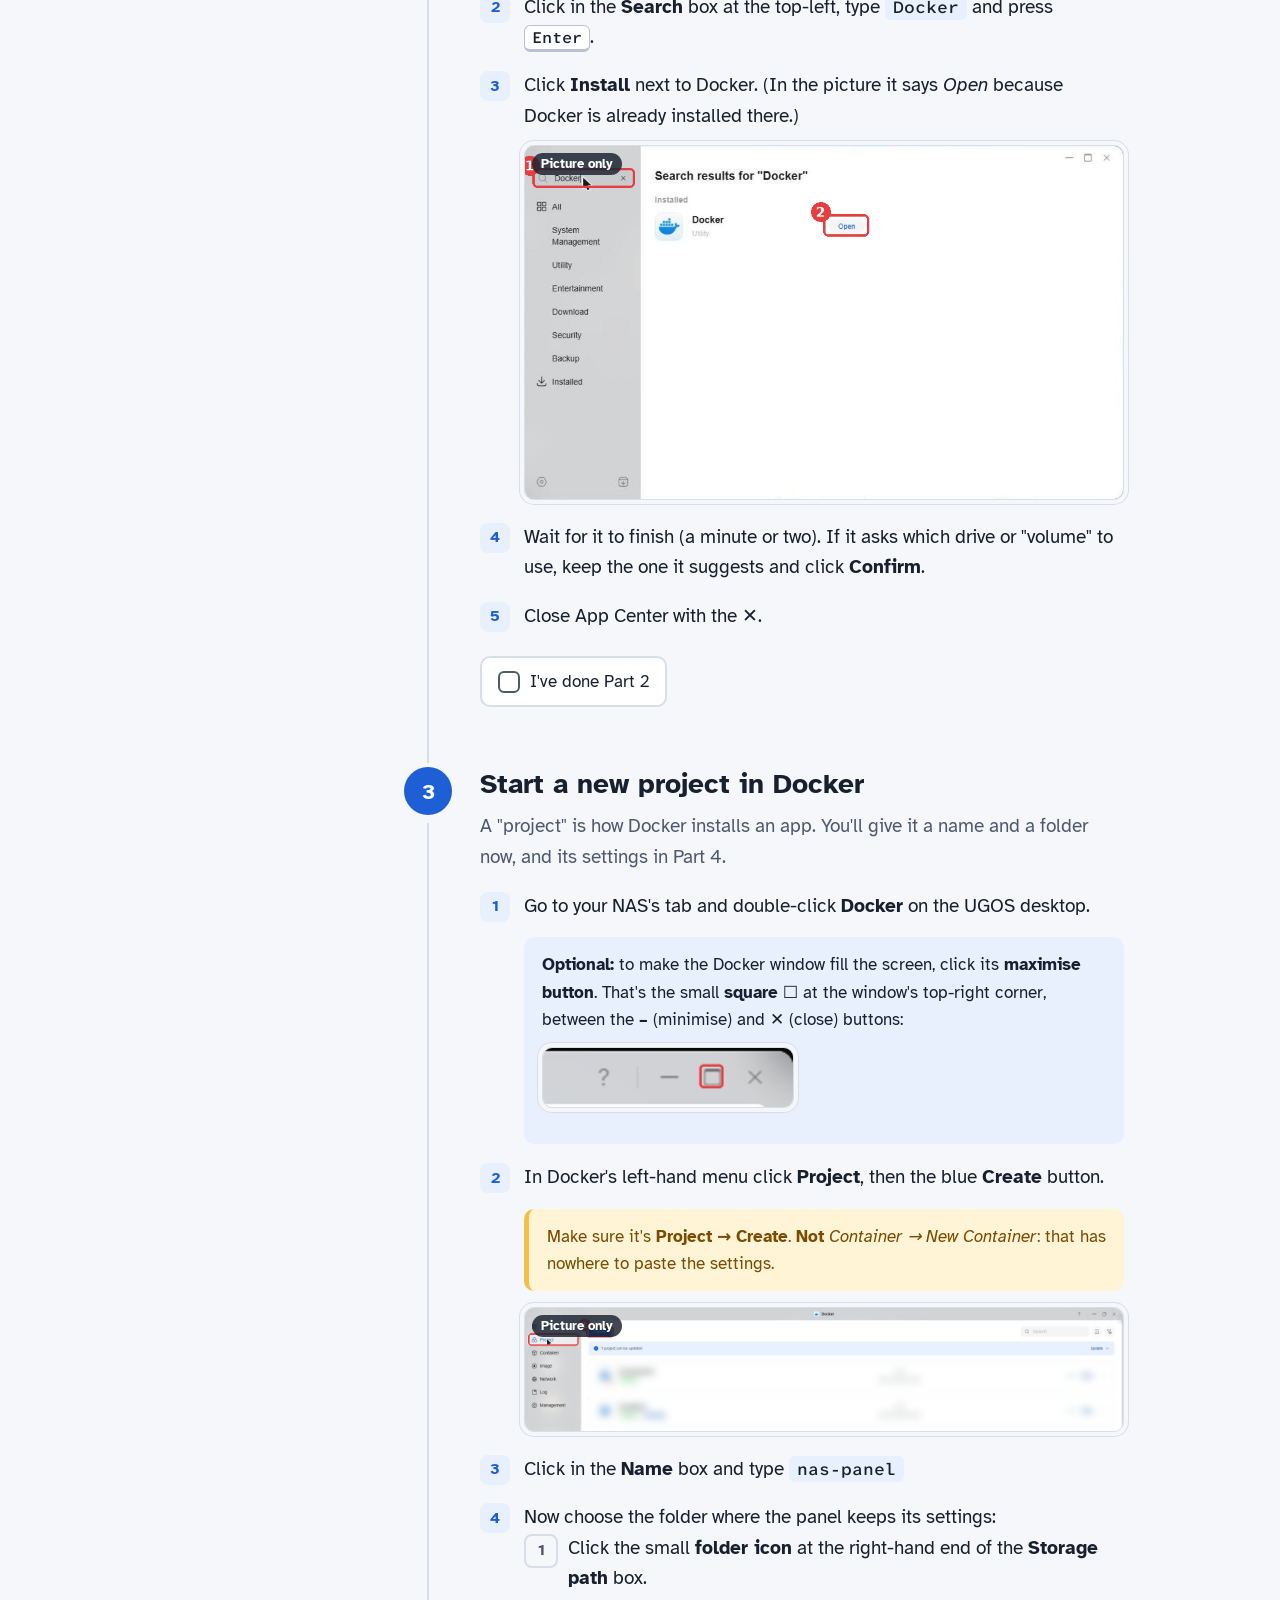
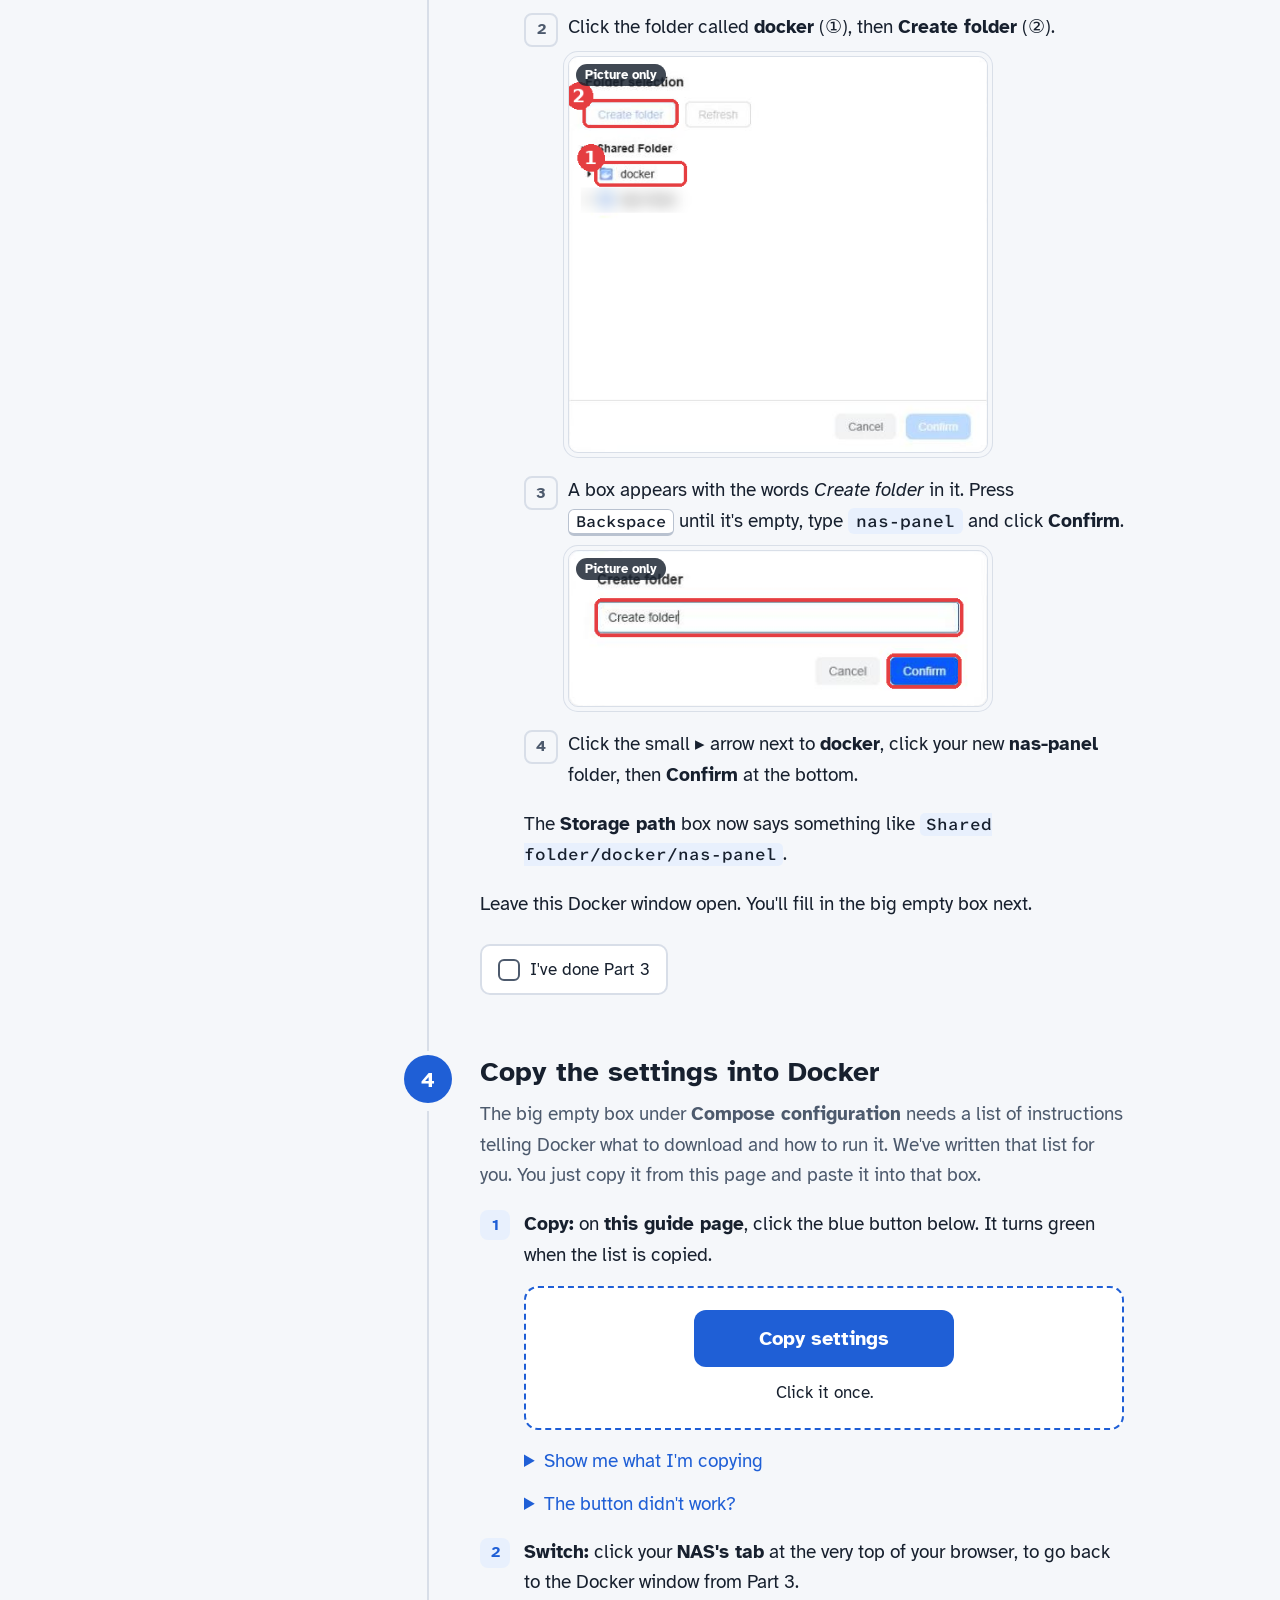
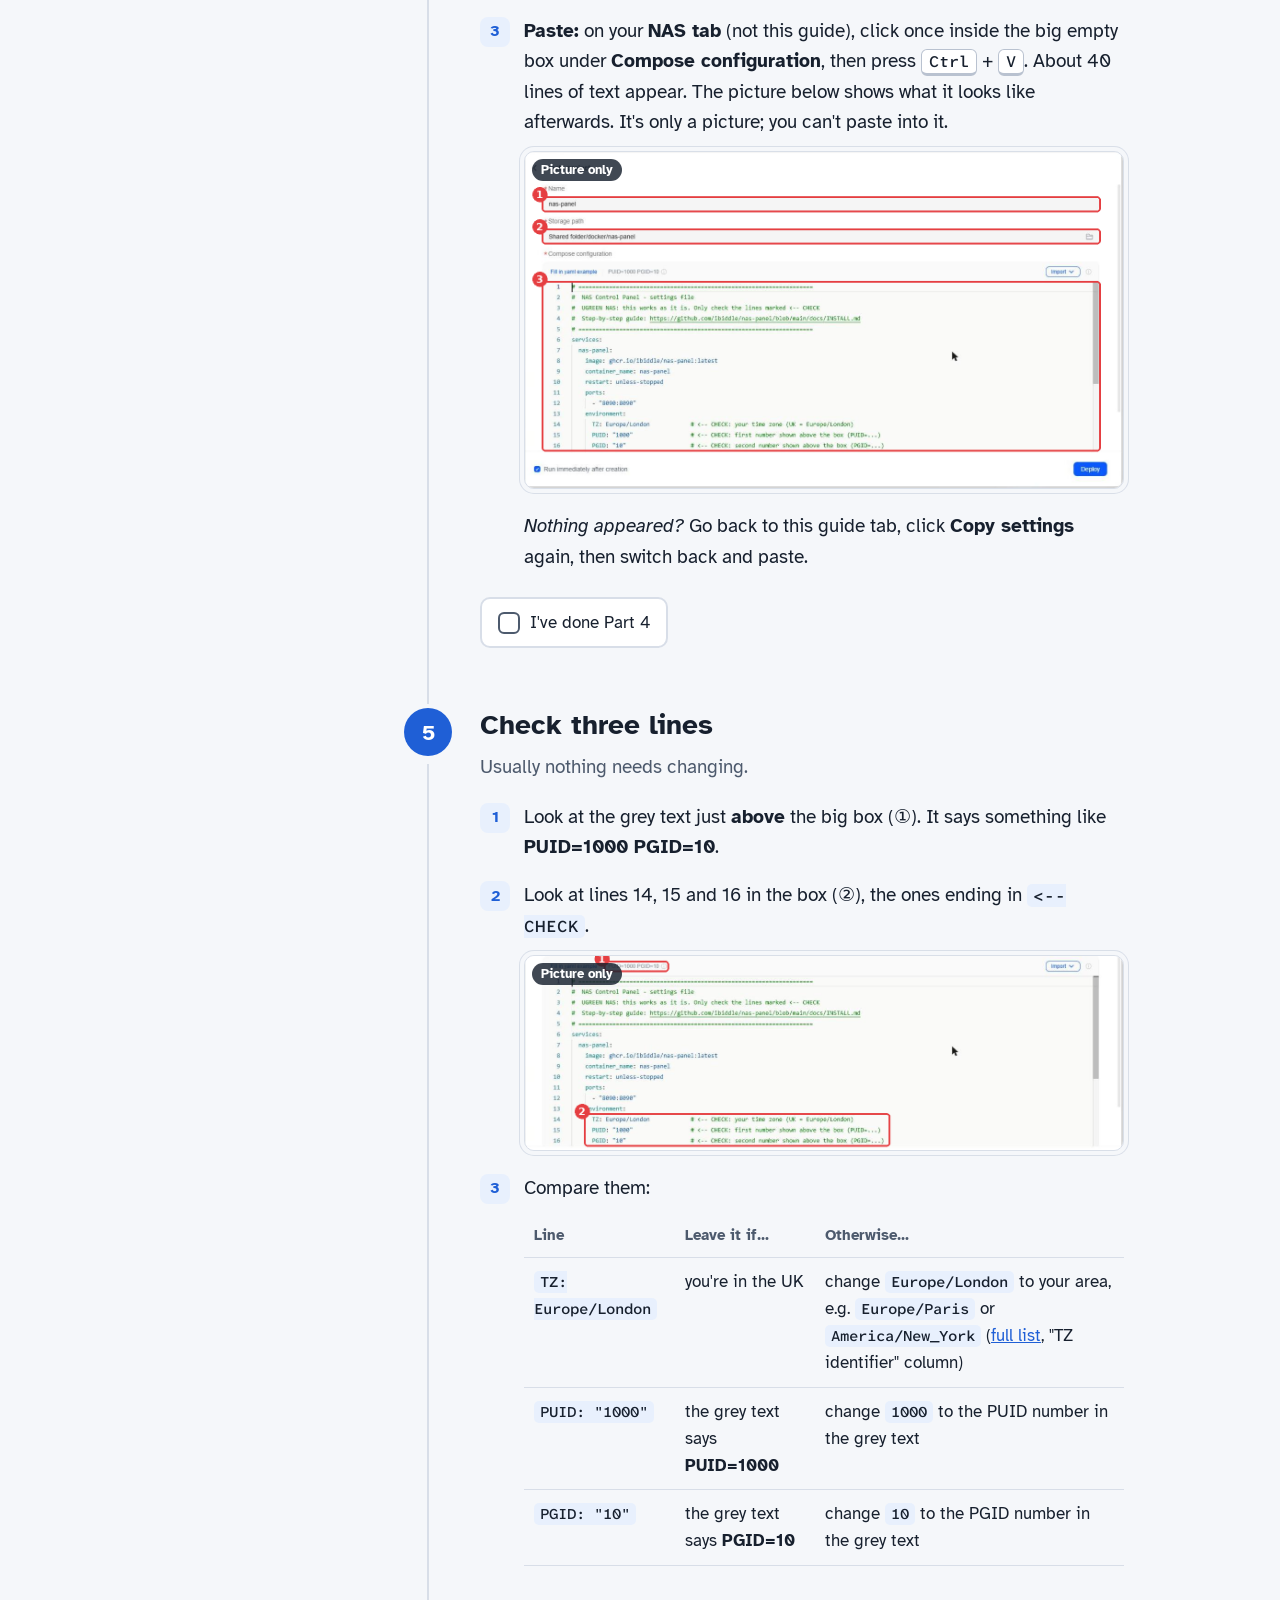
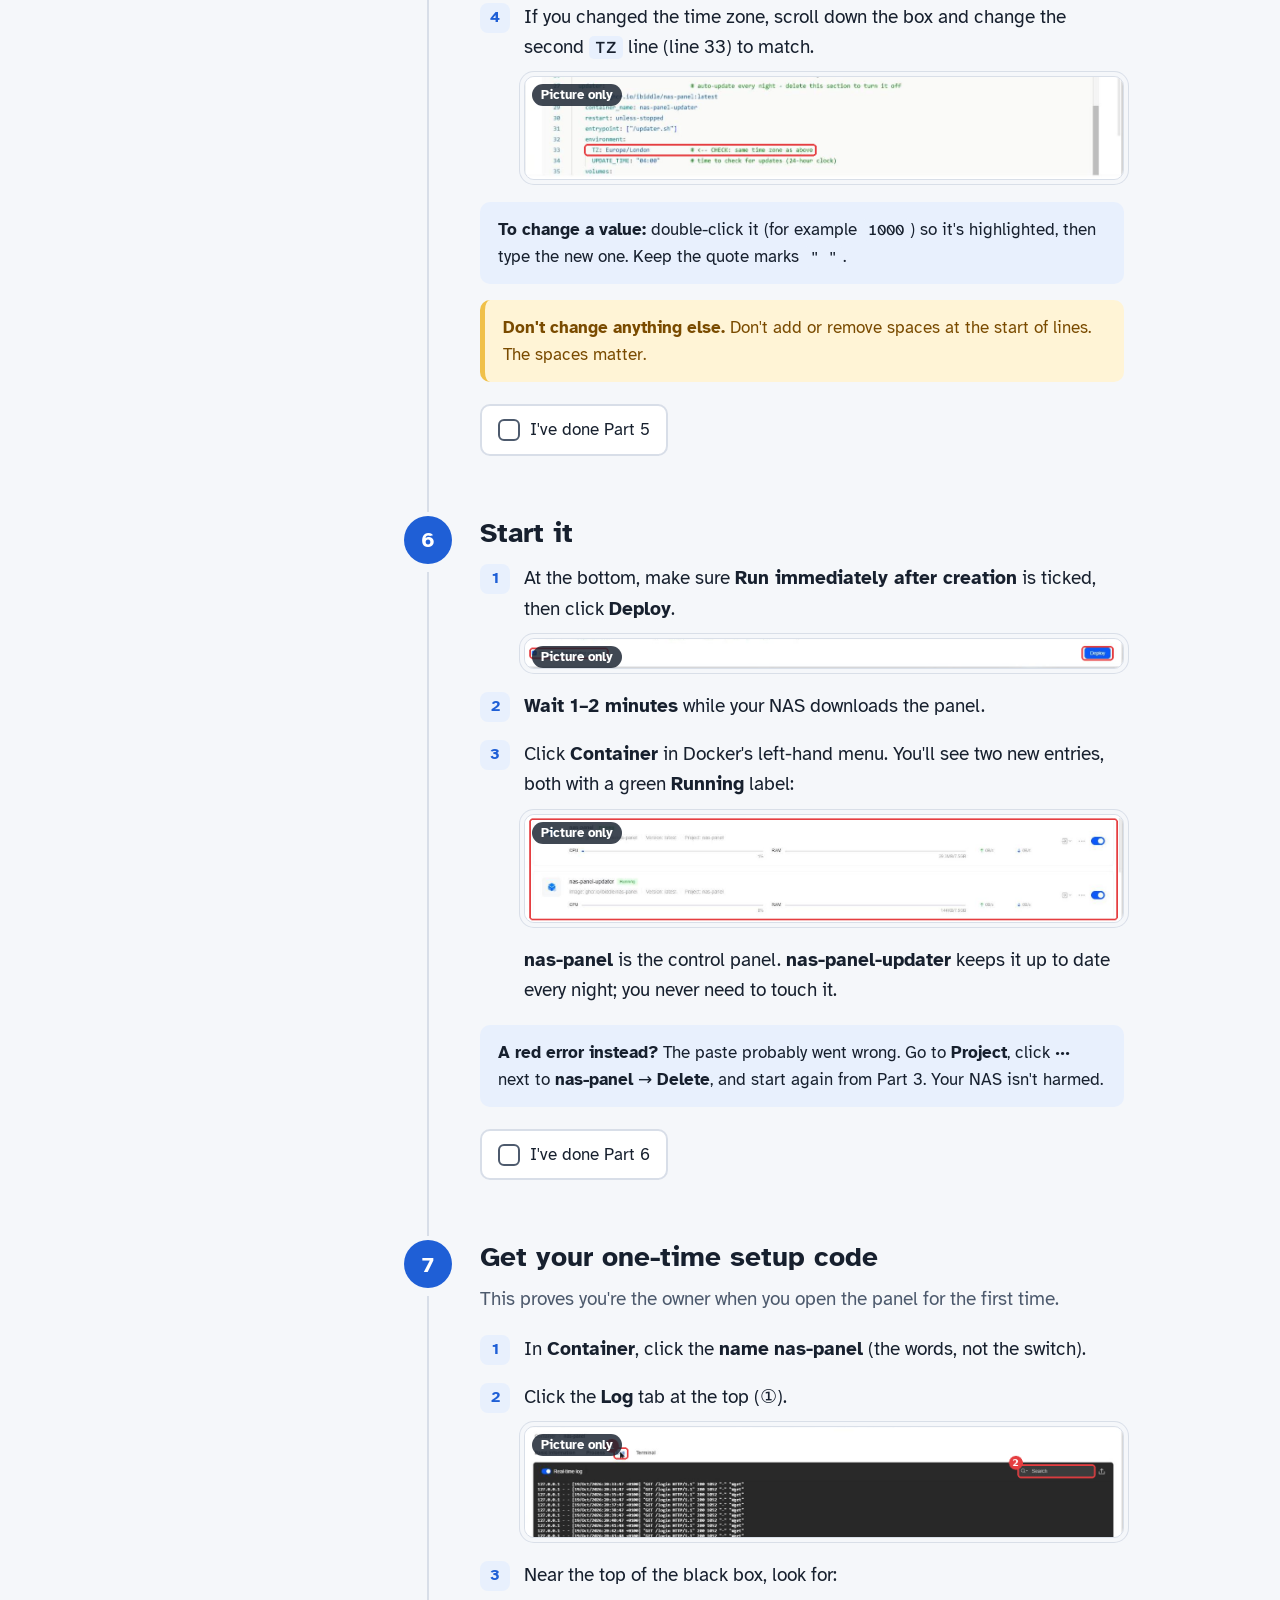
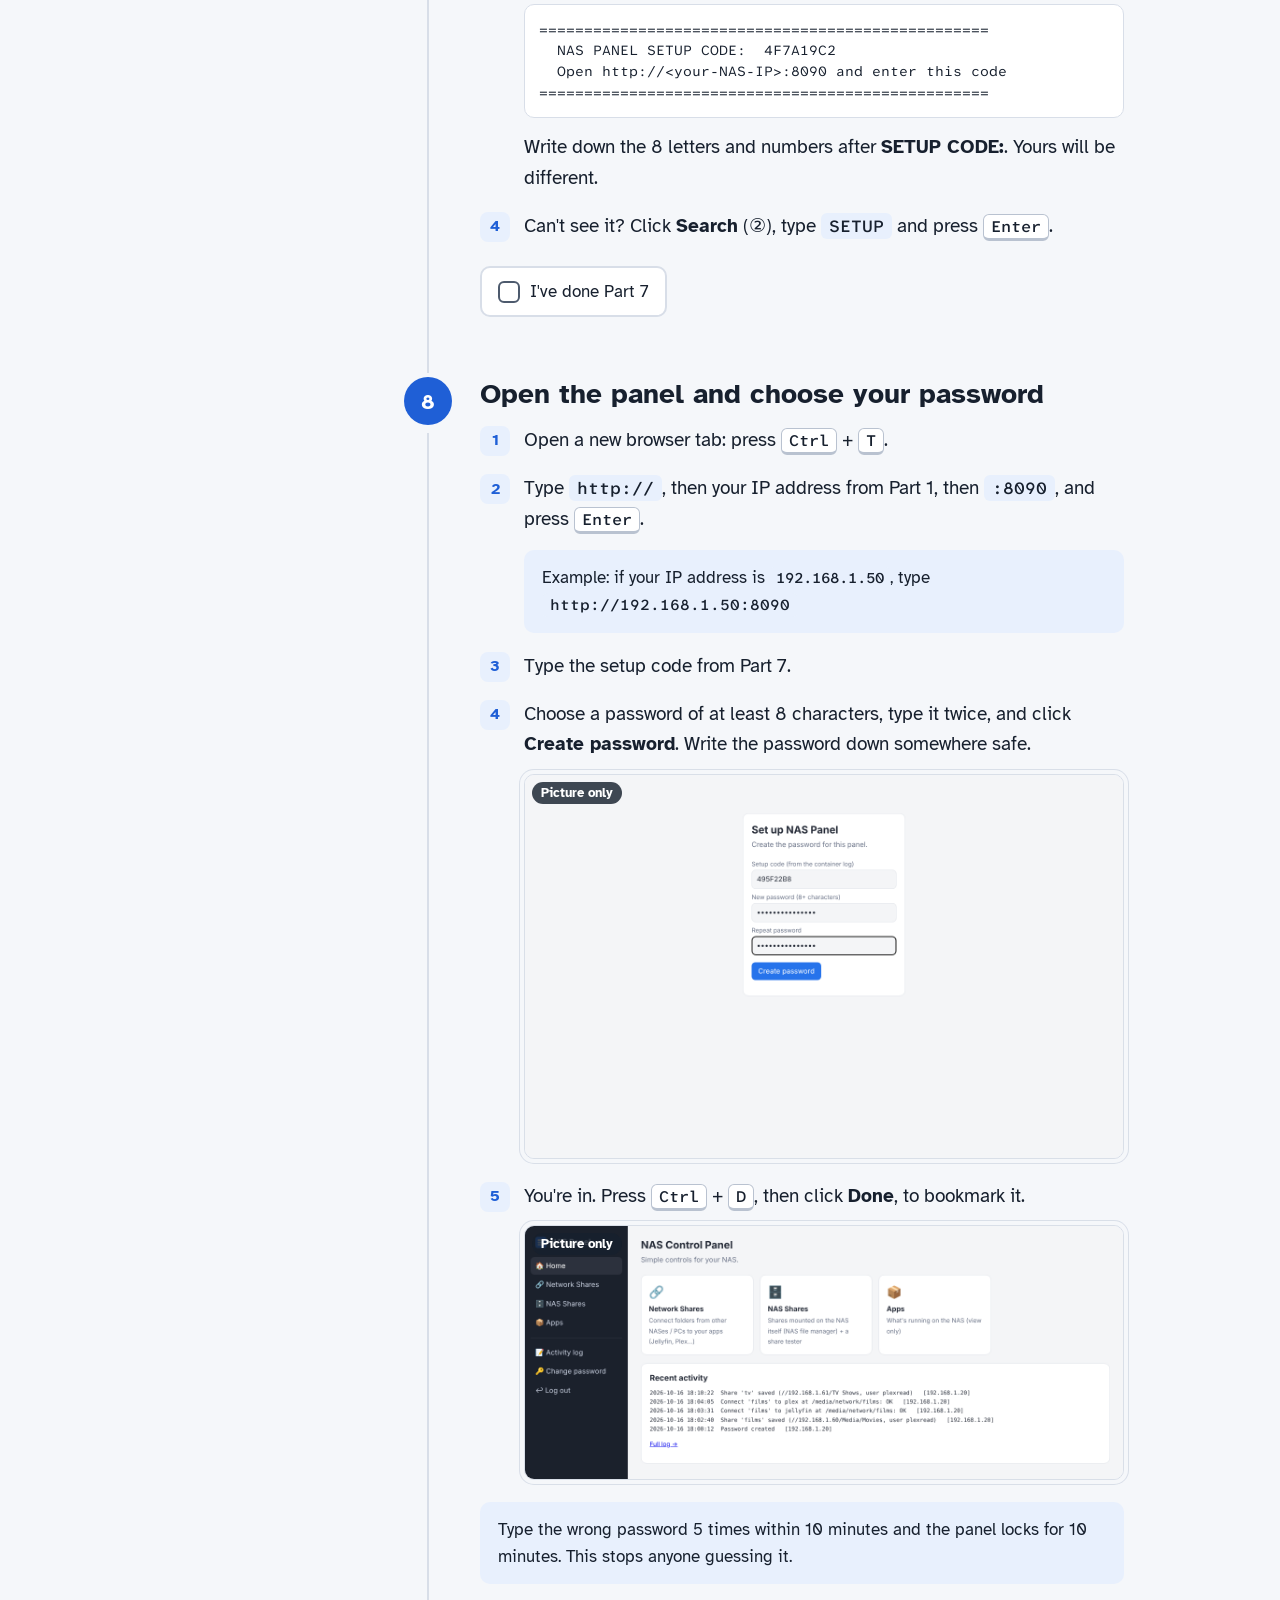
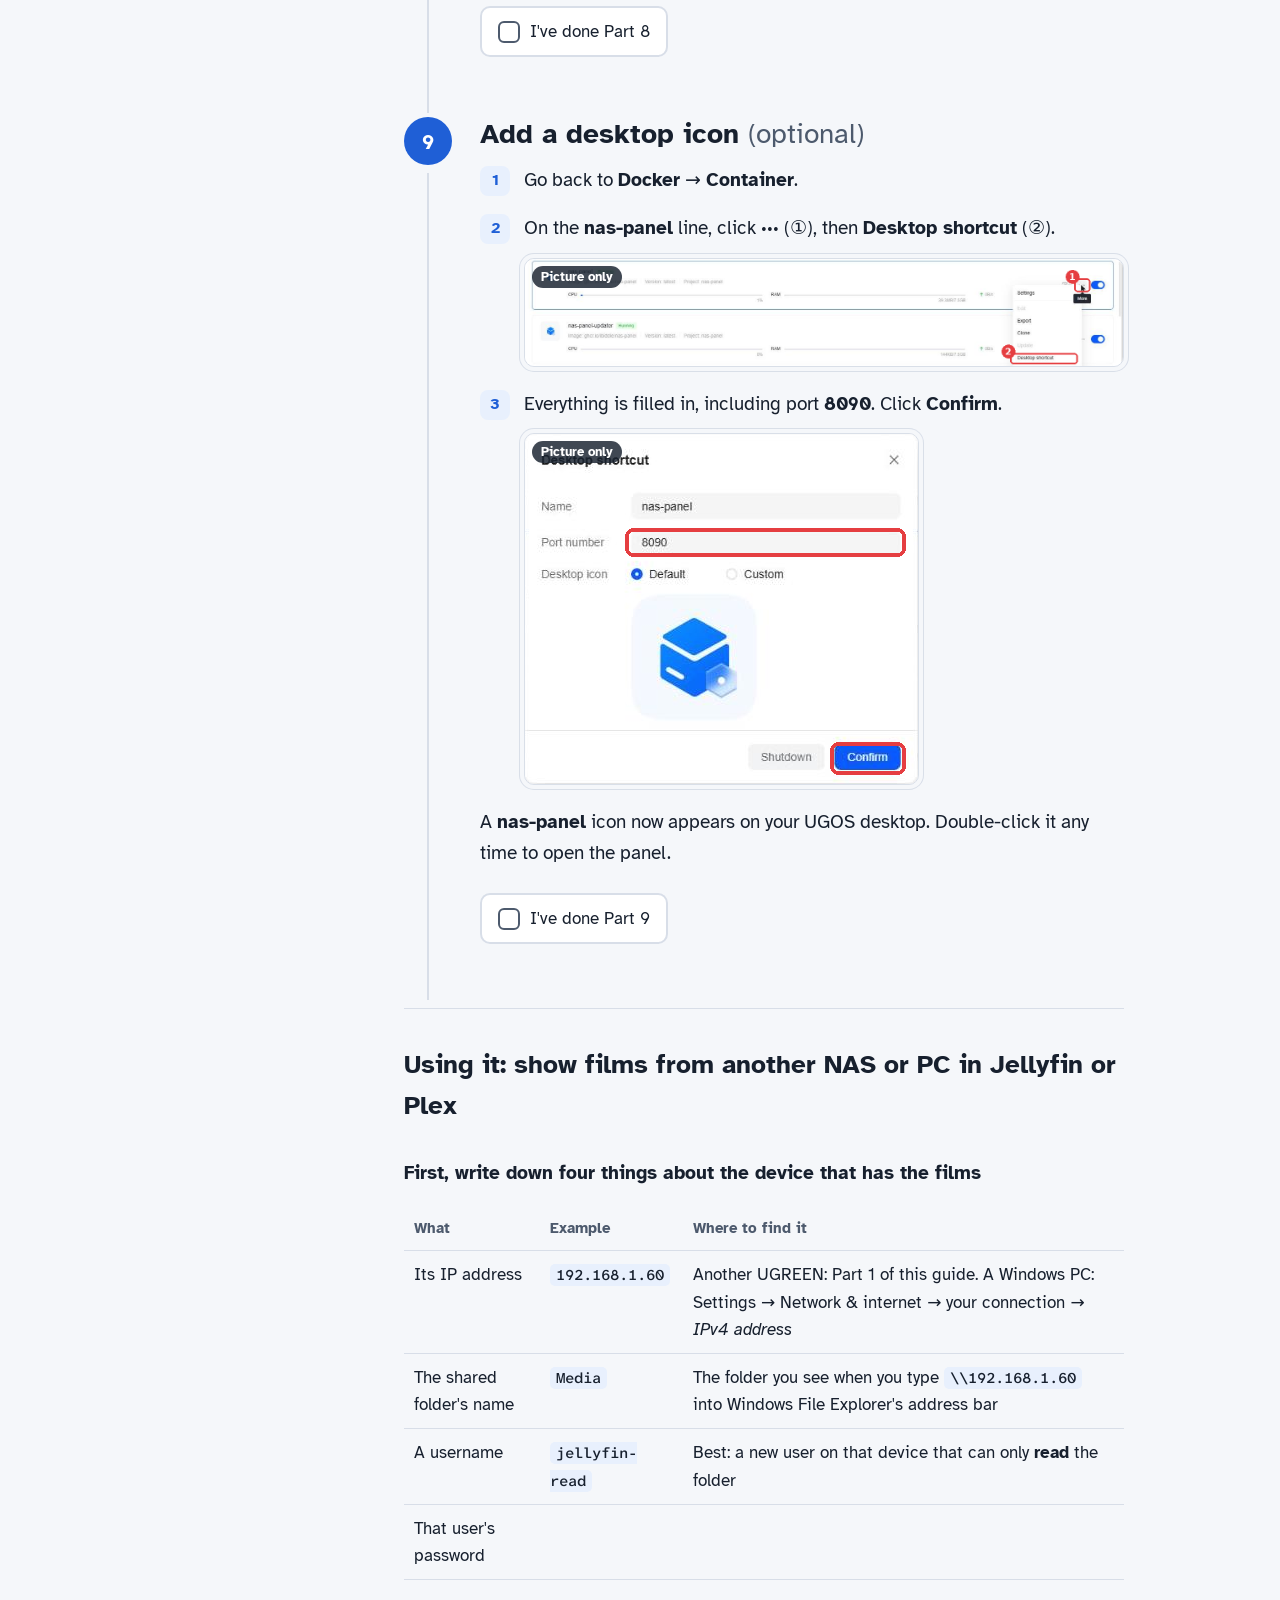
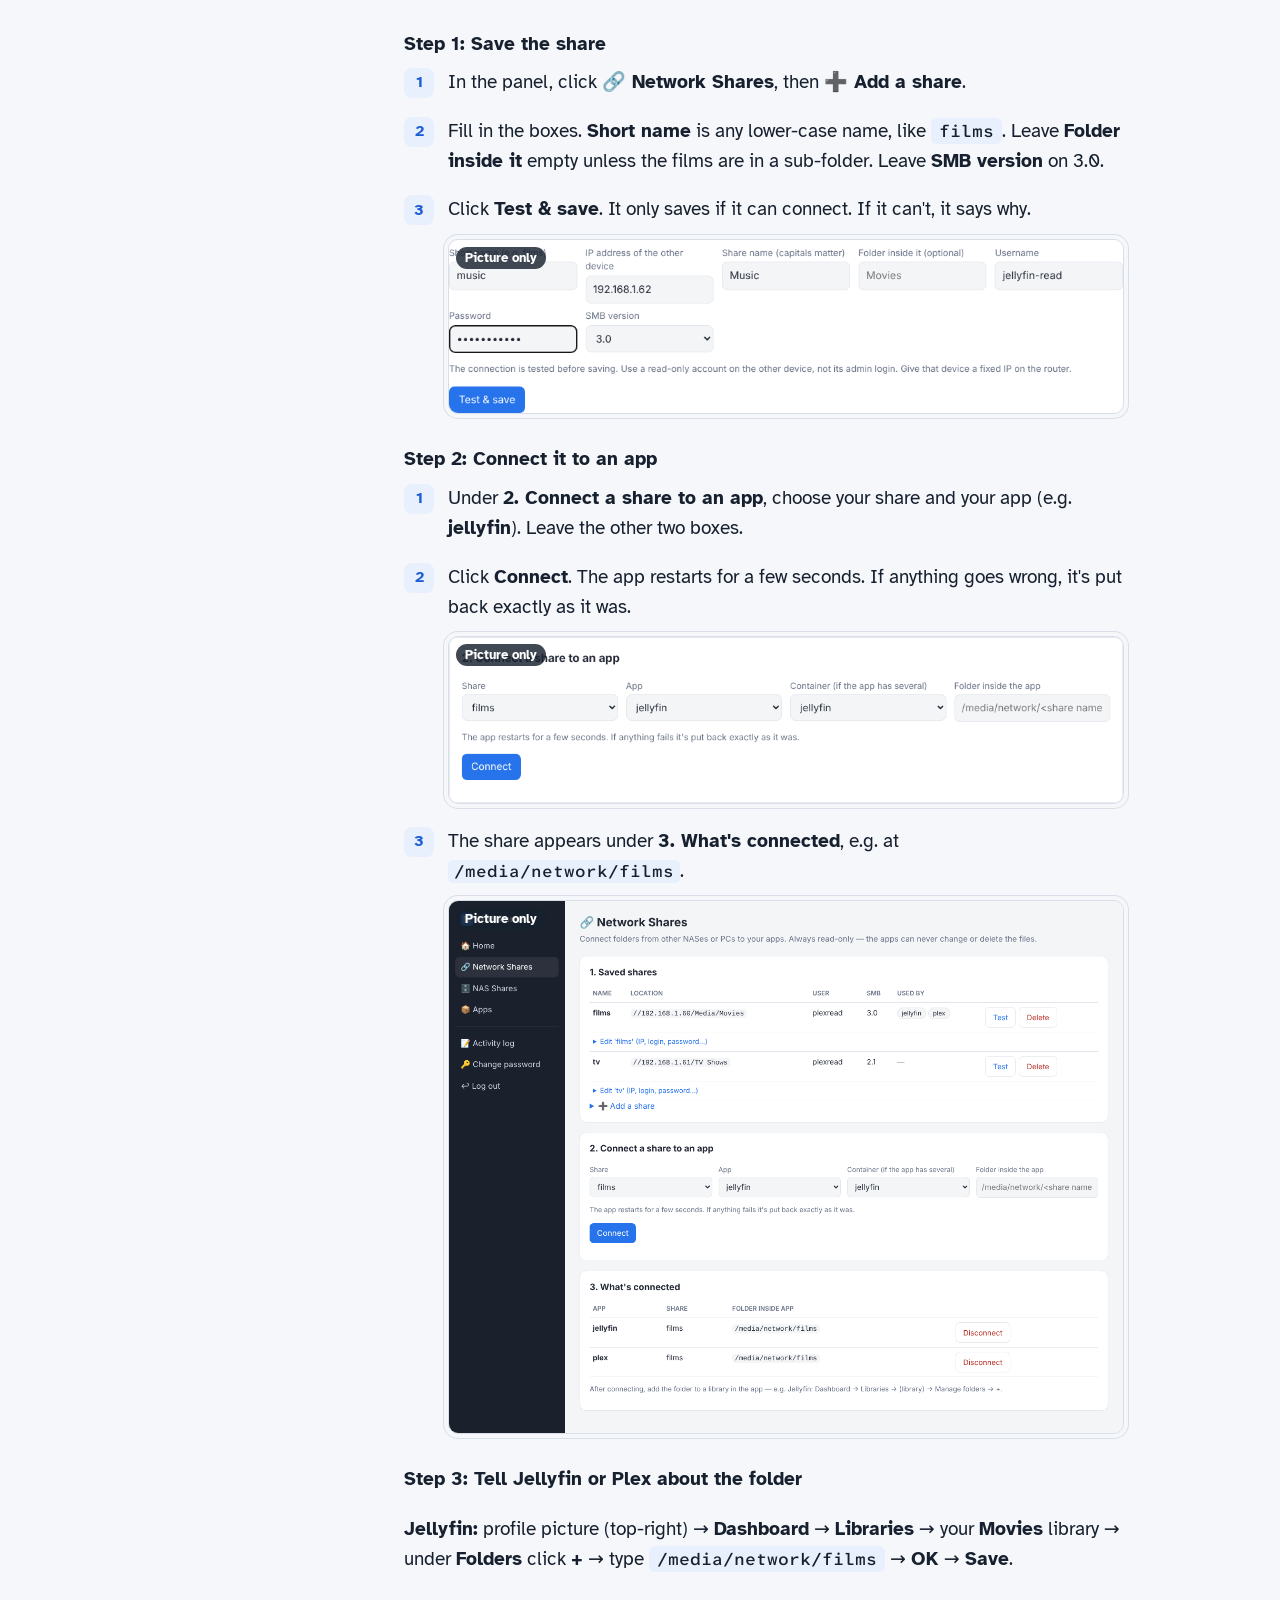
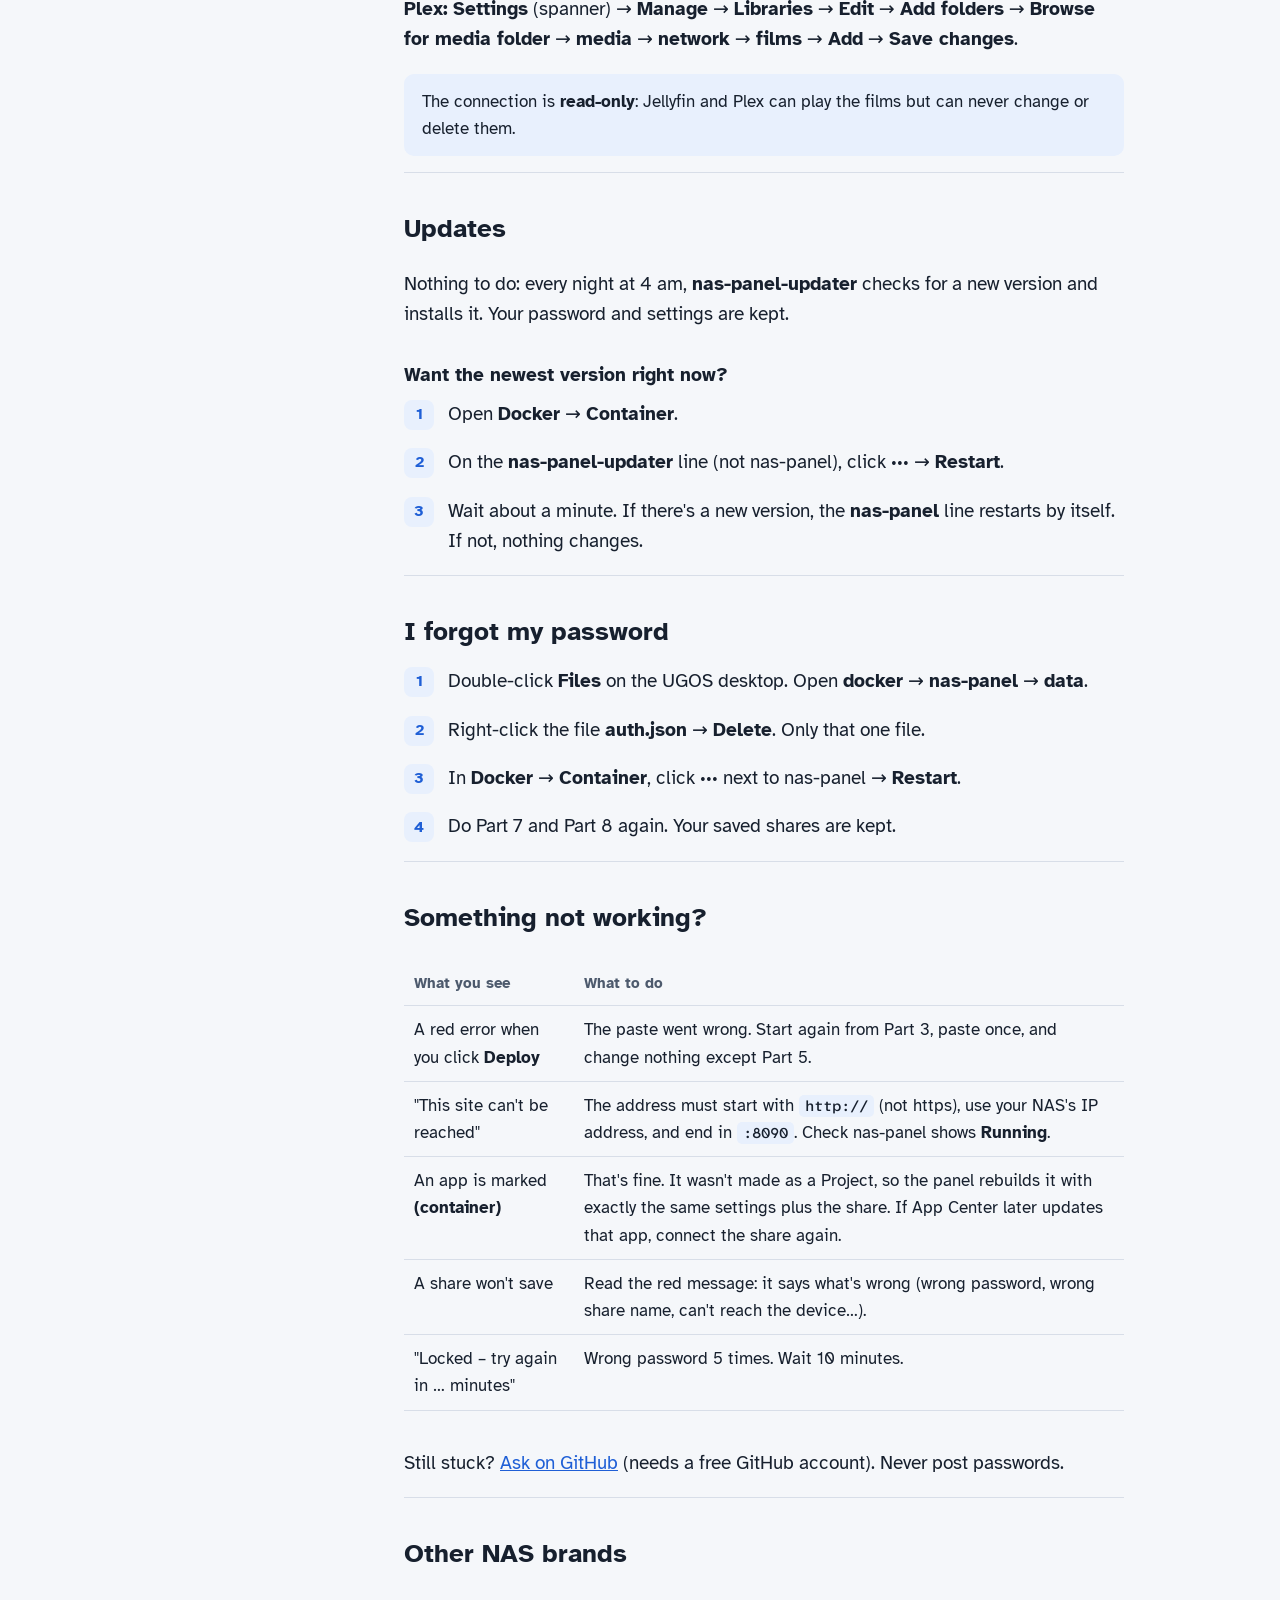
==== commit b69ff779: "Connect shares to any Docker app, not just Projects Plain containers (made with New Container or by " ====
--- a/docs/index.html
+++ b/docs/index.html
@@ -489,7 +489,7 @@
       <tr><th>What you see</th><th>What to do</th></tr>
       <tr><td>A red error when you click <b>Deploy</b></td><td>The paste went wrong. Start again from Part 3, paste once, and change nothing except Part 5.</td></tr>
       <tr><td>"This site can't be reached"</td><td>The address must start with <code>http://</code> (not https), use your NAS's IP address, and end in <code>:8090</code>. Check nas-panel shows <b>Running</b>.</td></tr>
-      <tr><td>"No Docker Compose apps found"</td><td>Your other apps must have been created through <b>Docker → Project</b>. Apps from App Center aren't listed.</td></tr>
+      <tr><td>An app is marked <b>(container)</b></td><td>That's fine. It wasn't made as a Project, so the panel rebuilds it with exactly the same settings plus the share. If App Center later updates that app, connect the share again.</td></tr>
       <tr><td>A share won't save</td><td>Read the red message: it says what's wrong (wrong password, wrong share name, can't reach the device…).</td></tr>
       <tr><td>"Locked – try again in … minutes"</td><td>Wrong password 5 times. Wait 10 minutes.</td></tr>
     </table></div>
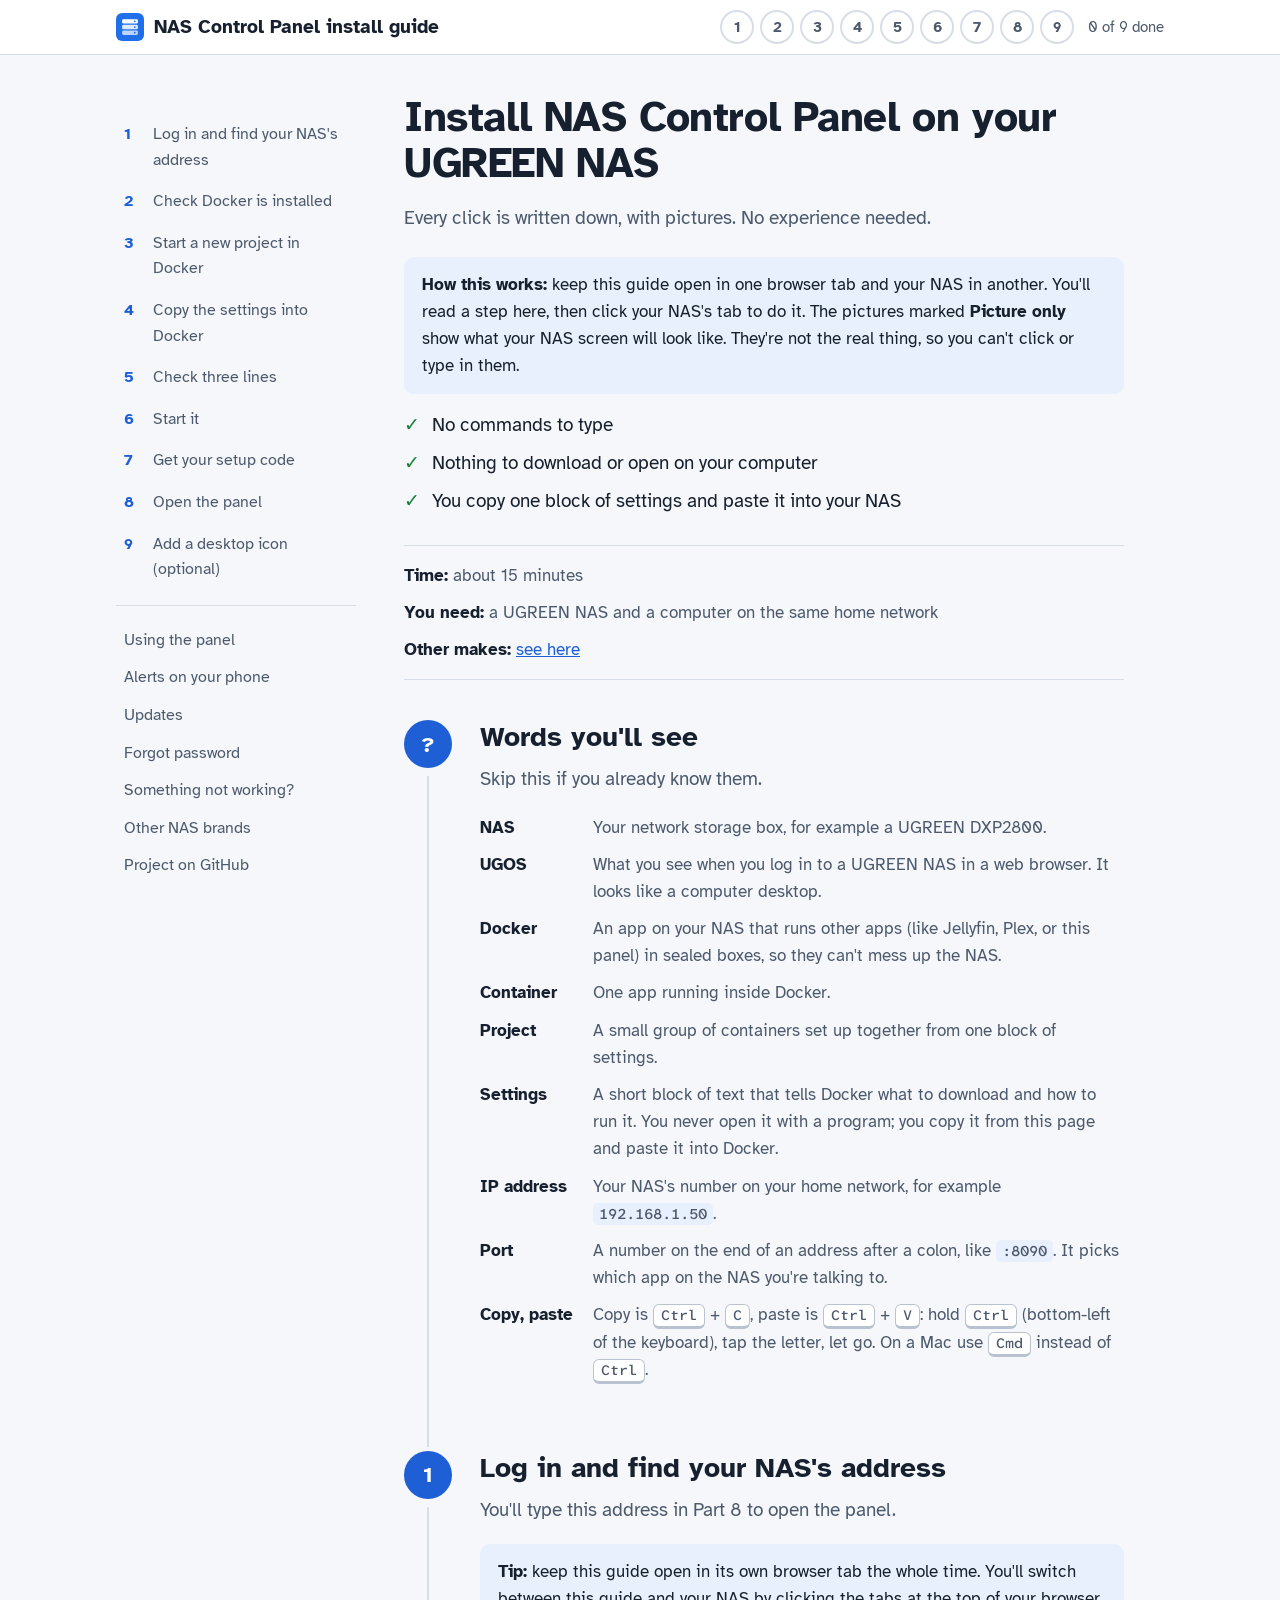
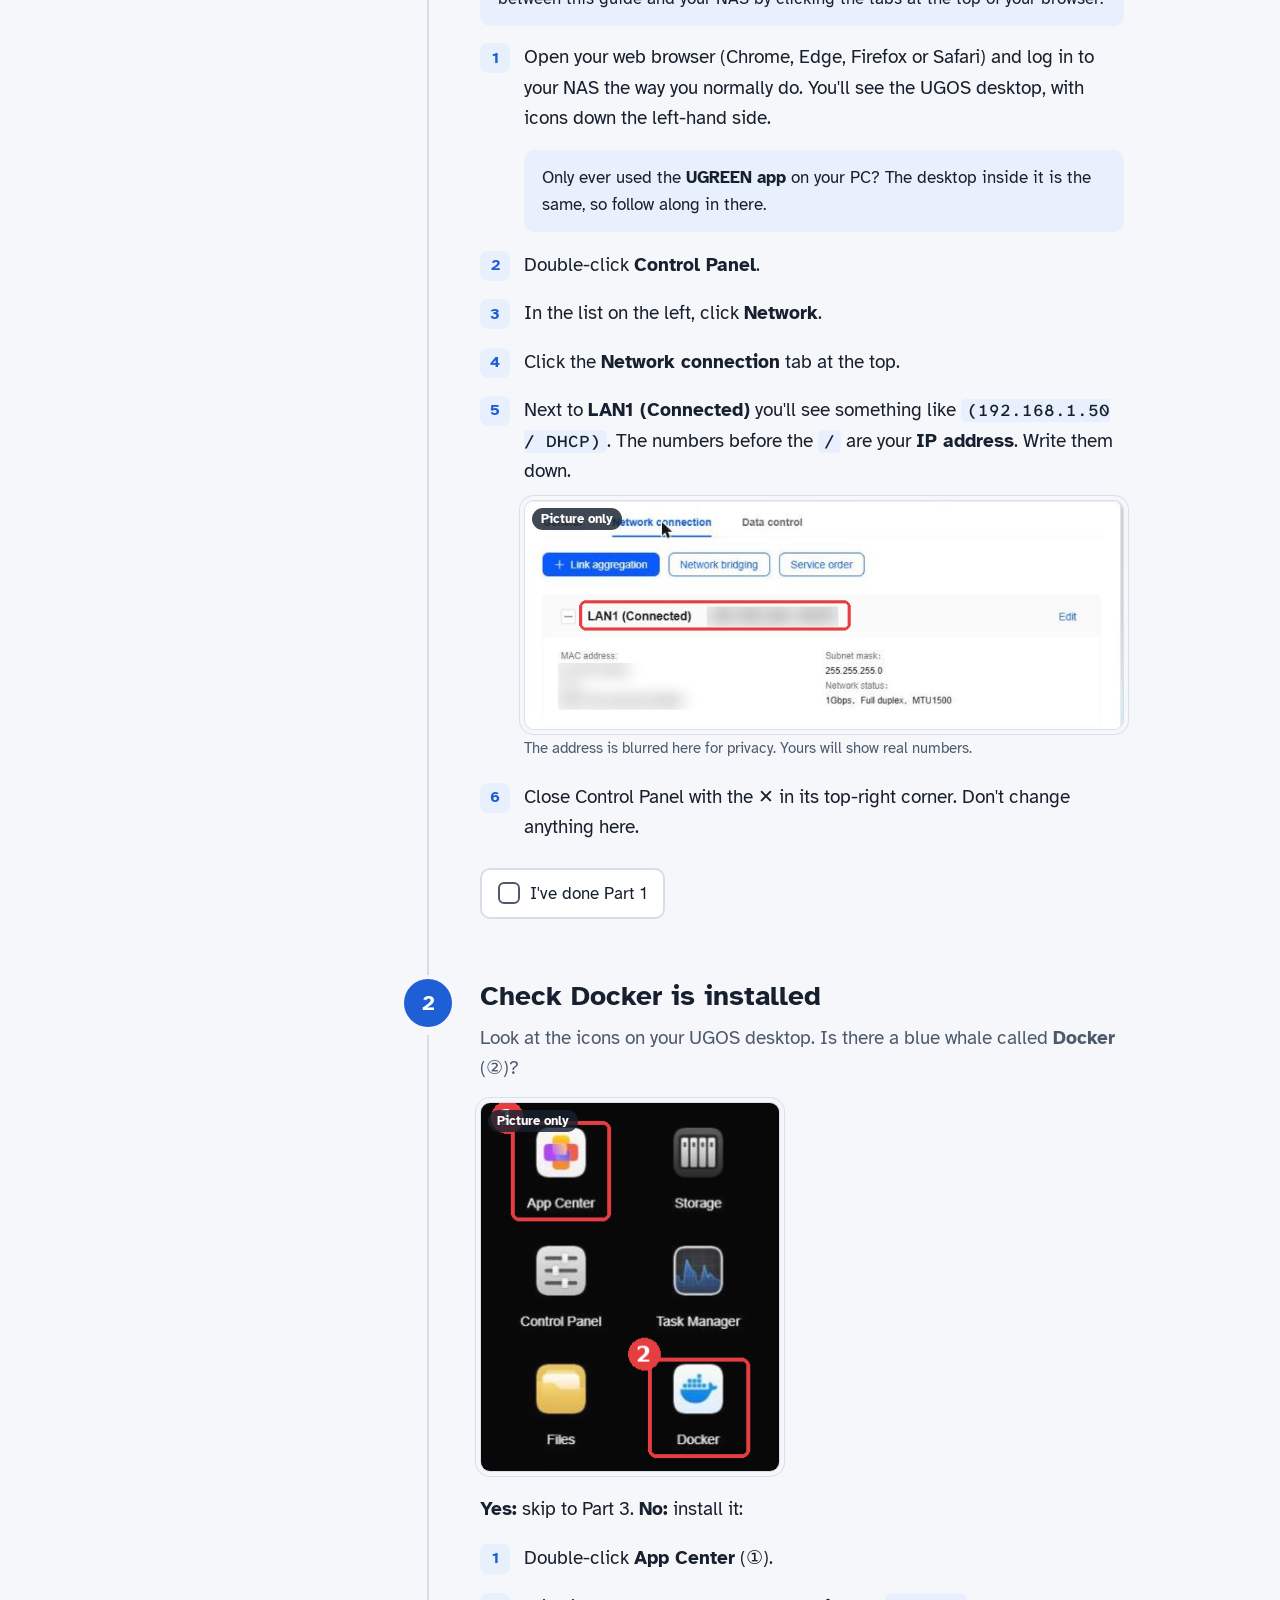
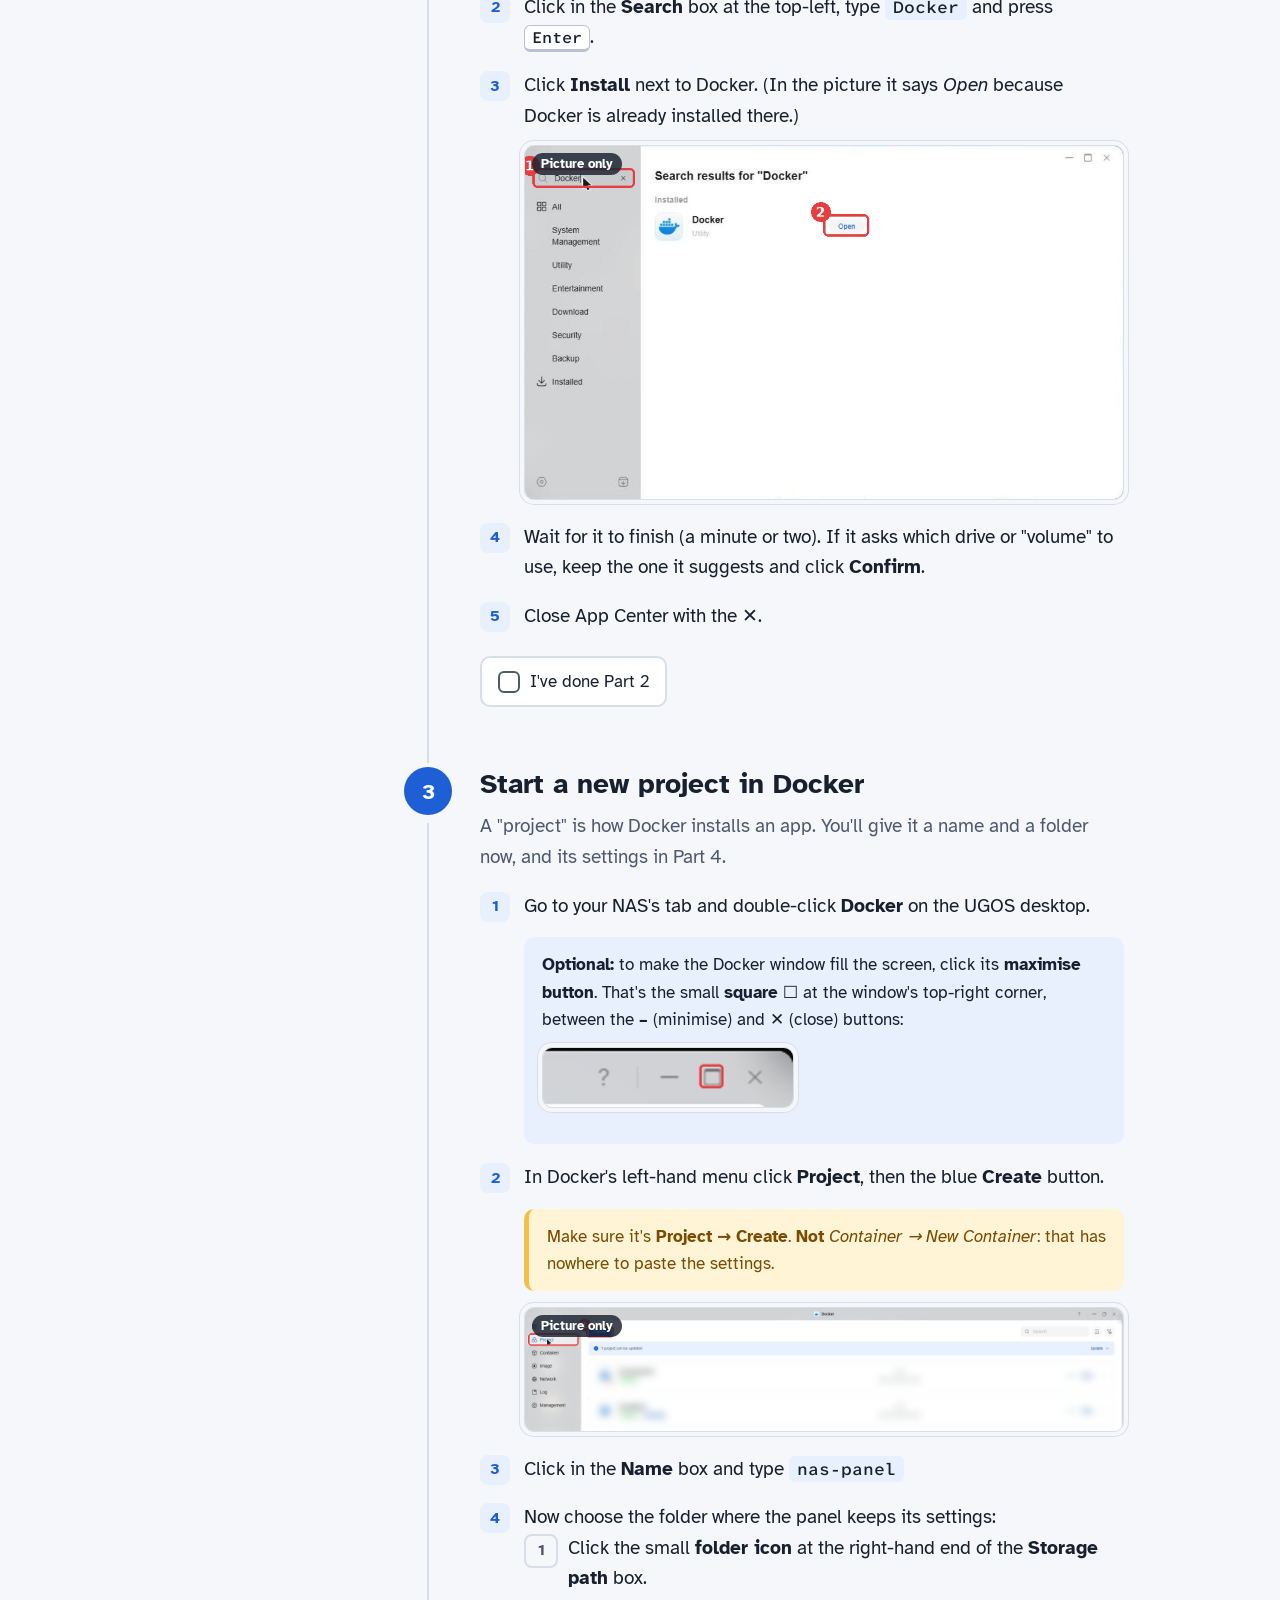
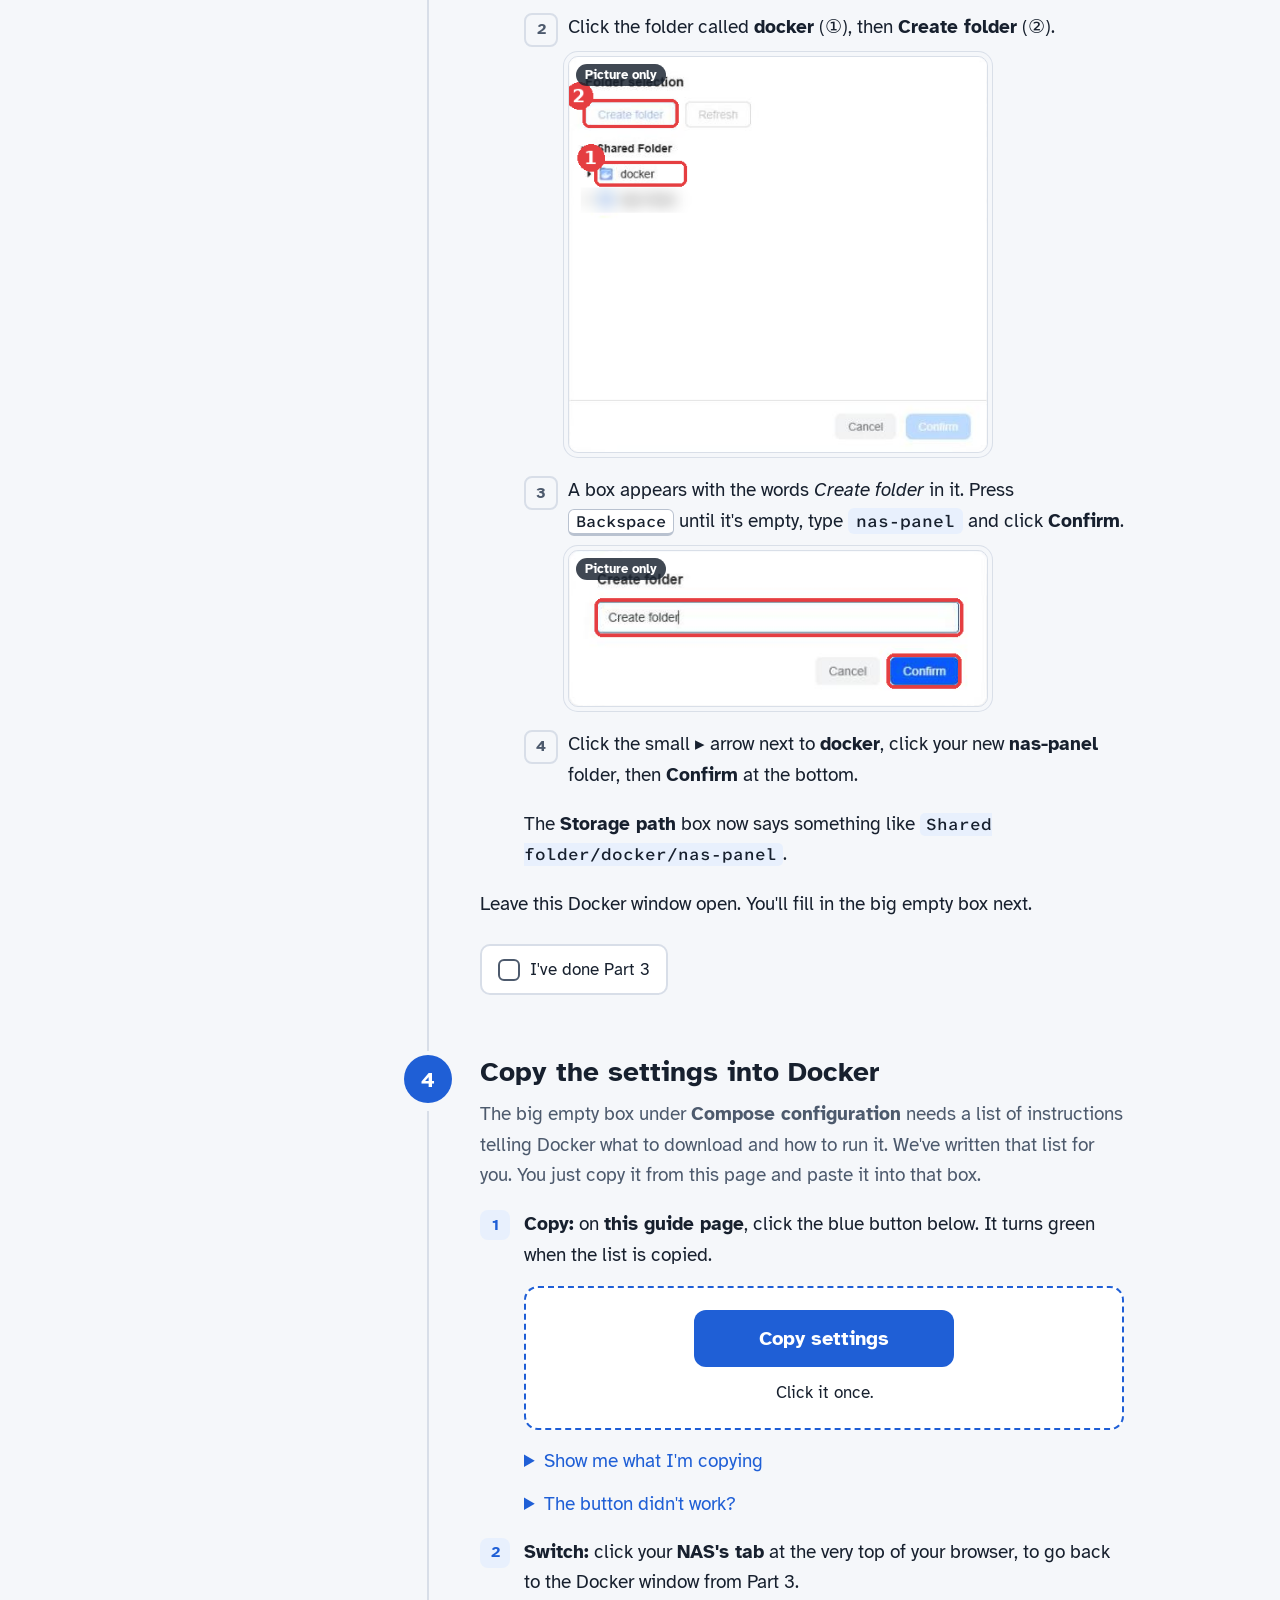
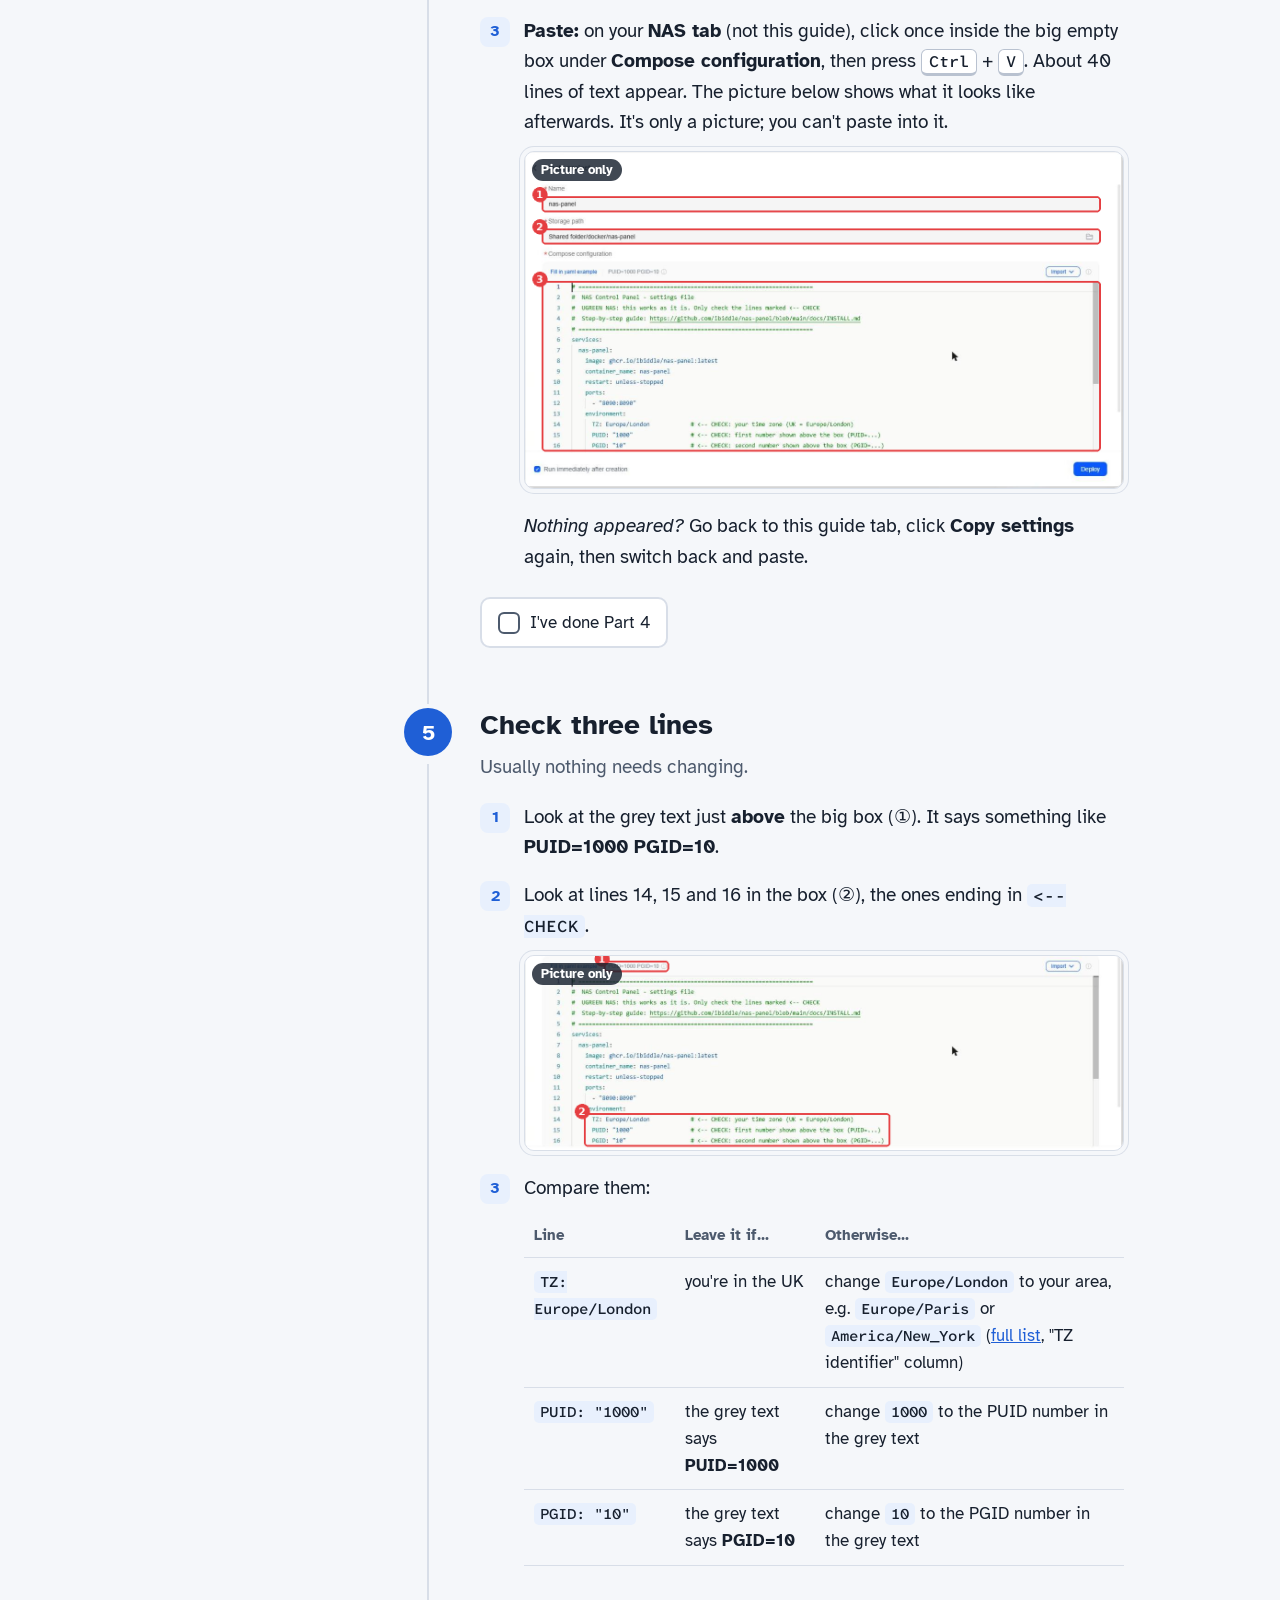
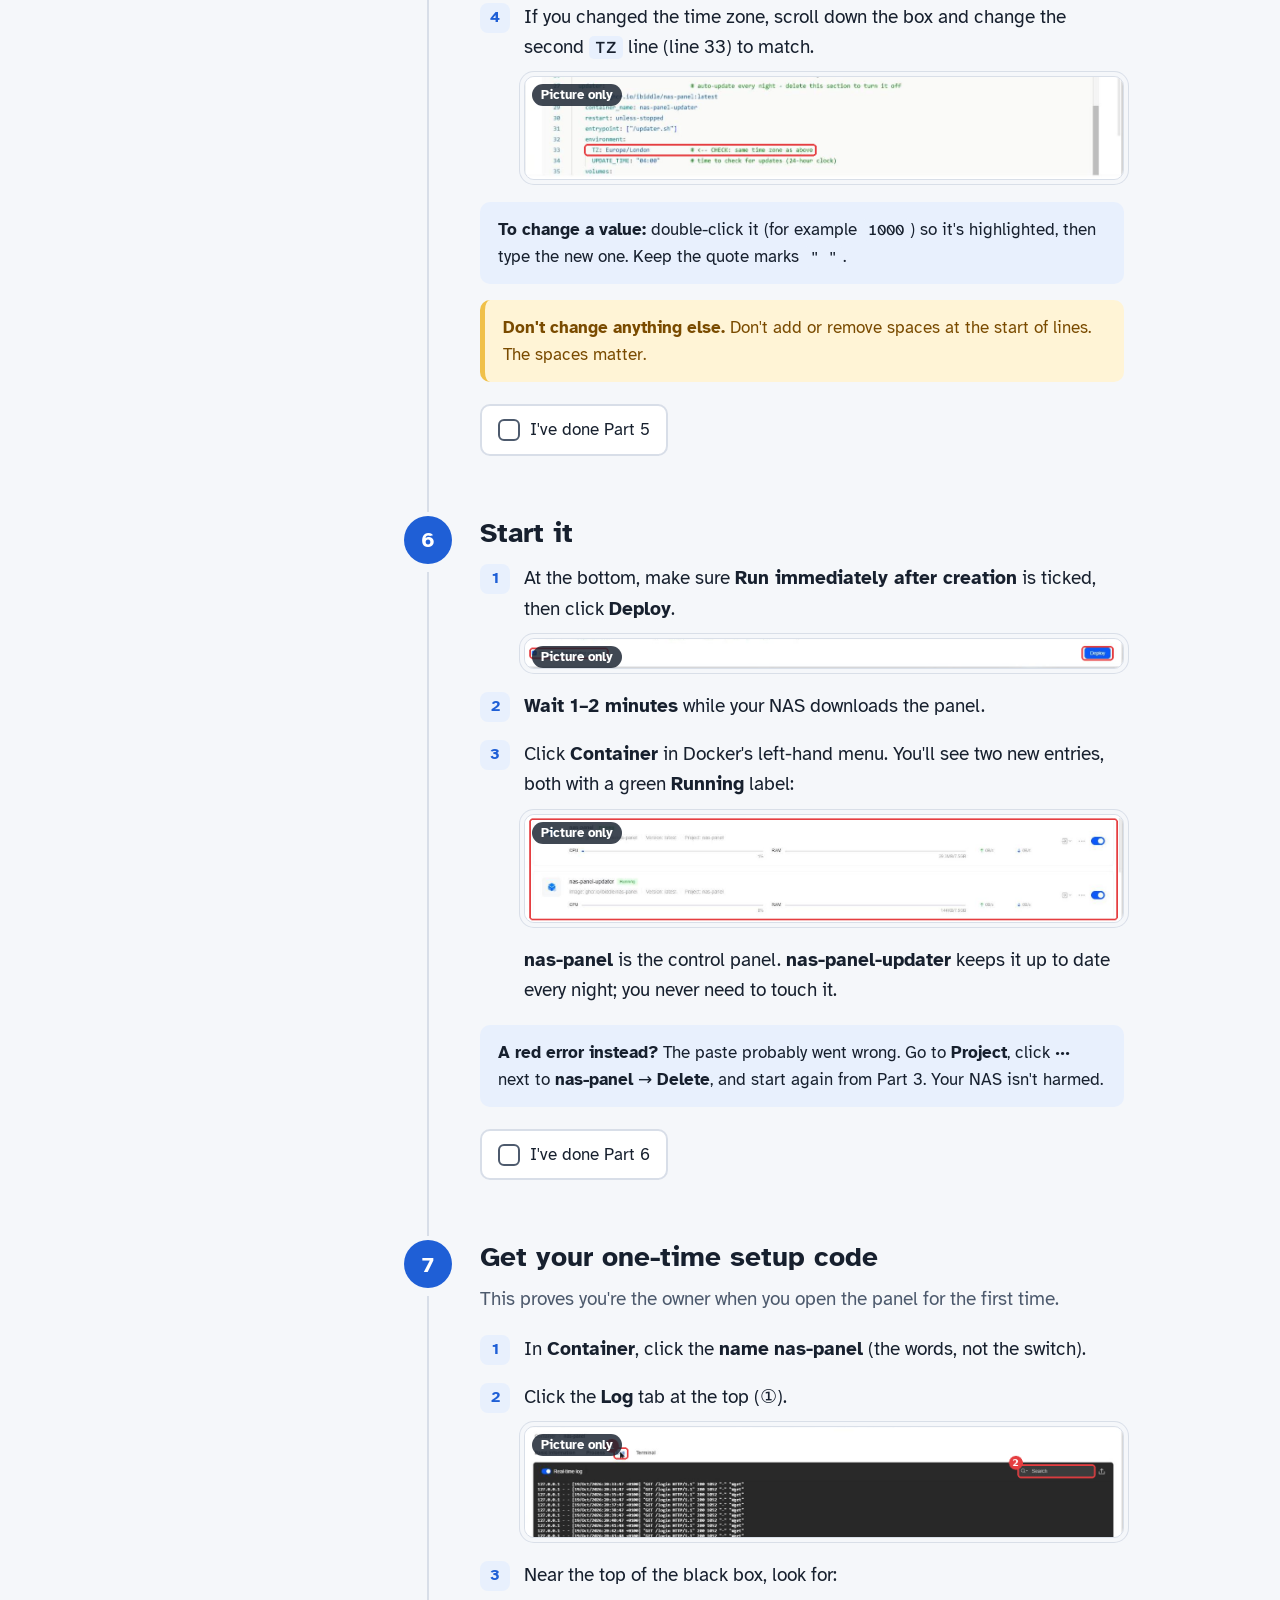
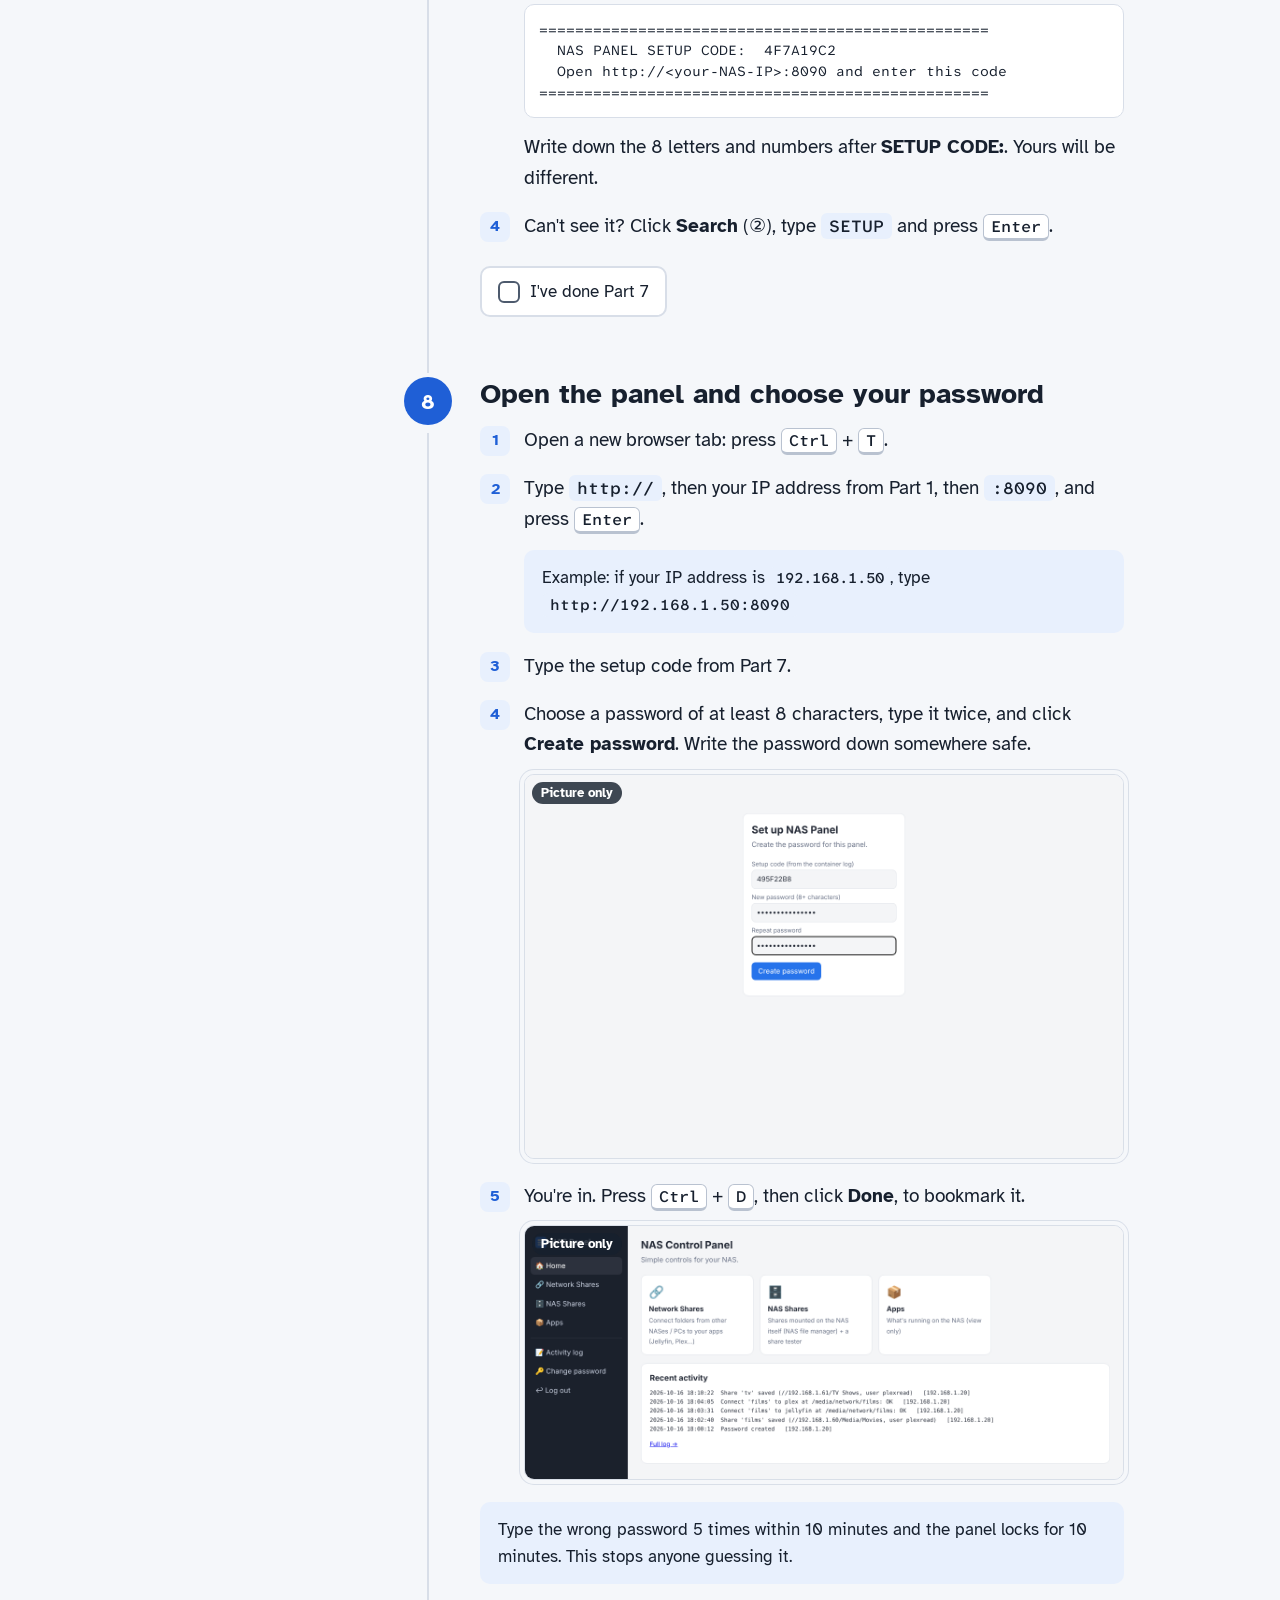
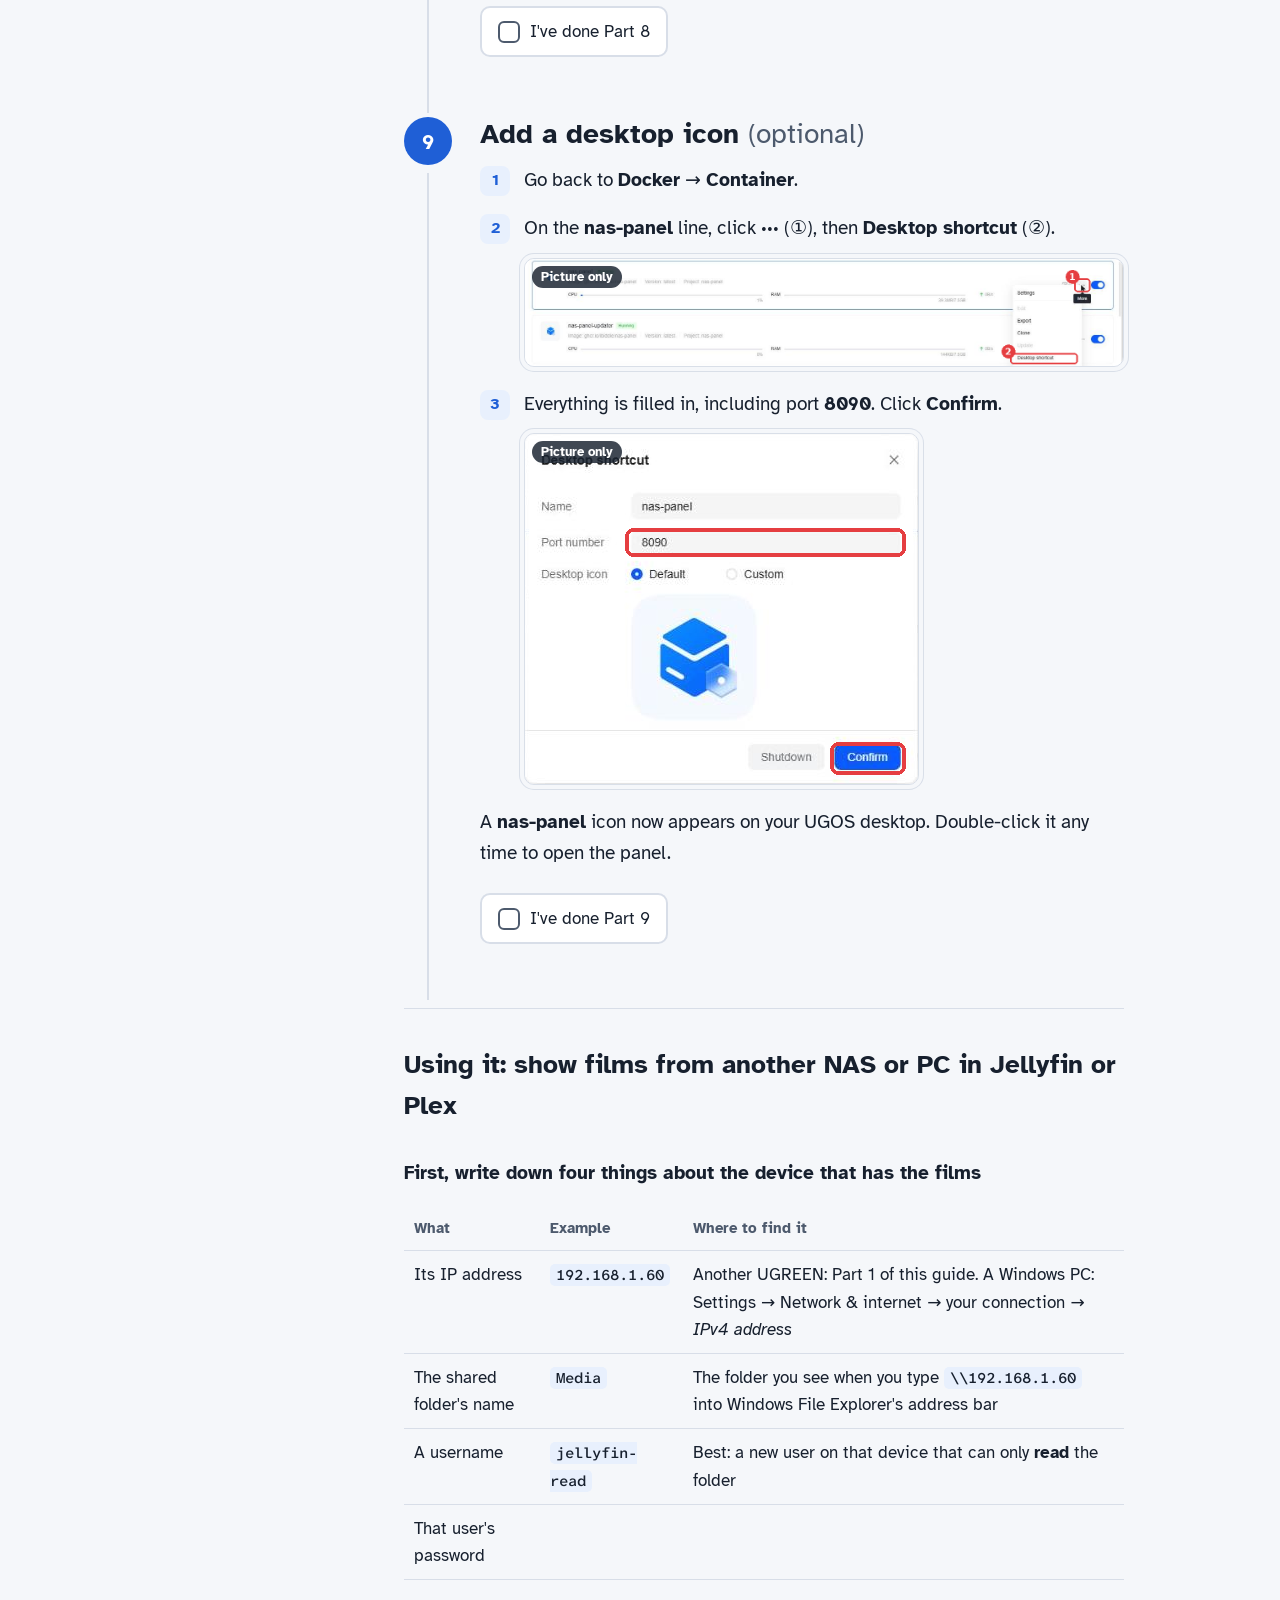
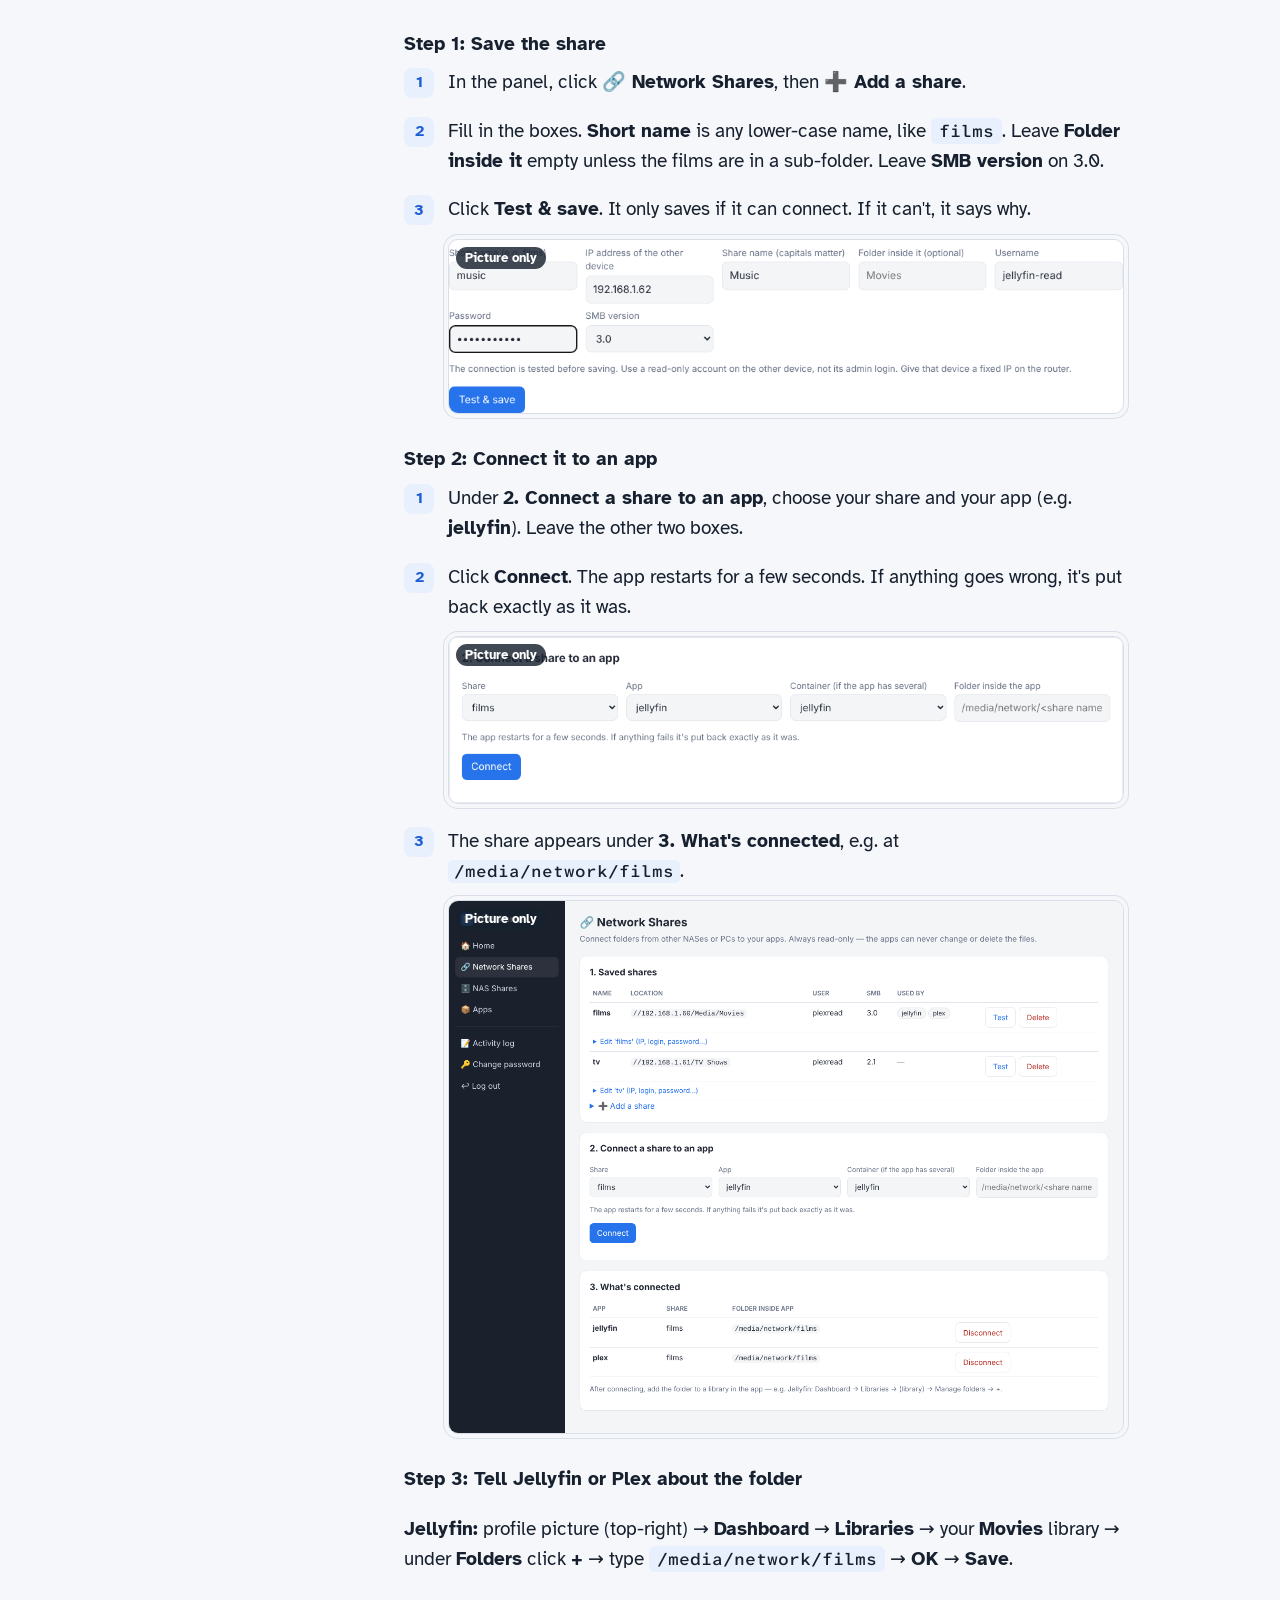
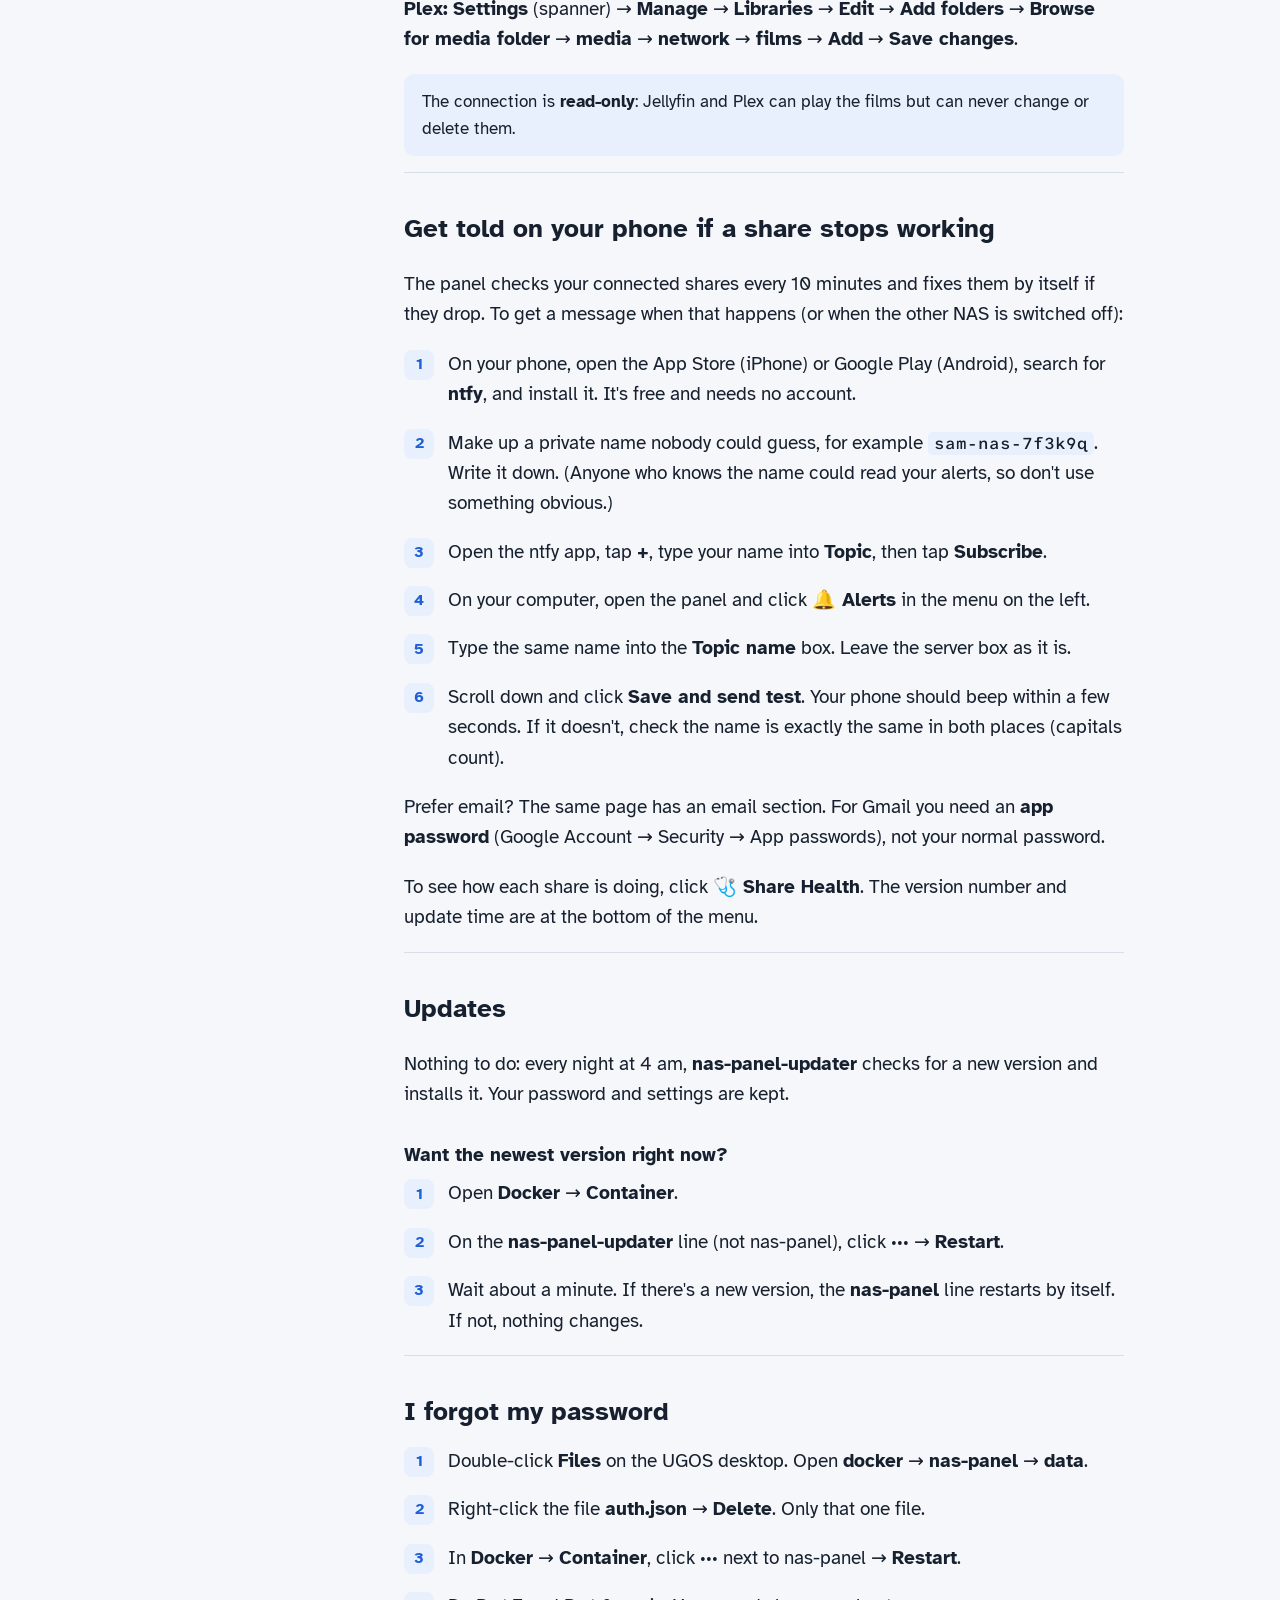
==== commit 515d2efe: "v1.3.0: version + update time shown, share health check every 10 min with auto-repair, alerts (phone" ====
--- a/docs/index.html
+++ b/docs/index.html
@@ -172,6 +172,7 @@
     <ol id="toc"></ol>
     <div class="extra">
       <a href="#using">Using the panel</a>
+      <a href="#alerts">Alerts on your phone</a>
       <a href="#updates">Updates</a>
       <a href="#forgot">Forgot password</a>
       <a href="#problems">Something not working?</a>
@@ -462,6 +463,21 @@
     <div class="note">The connection is <b>read-only</b>: Jellyfin and Plex can play the films but can never change or delete them.</div>
   </section>
 
+  <section class="after" id="alerts">
+    <h2>Get told on your phone if a share stops working</h2>
+    <p>The panel checks your connected shares every 10 minutes and fixes them by itself if they drop. To get a message when that happens (or when the other NAS is switched off):</p>
+    <ol class="steps">
+      <li>On your phone, open the App Store (iPhone) or Google Play (Android), search for <b>ntfy</b>, and install it. It's free and needs no account.</li>
+      <li>Make up a private name nobody could guess, for example <code>sam-nas-7f3k9q</code>. Write it down. (Anyone who knows the name could read your alerts, so don't use something obvious.)</li>
+      <li>Open the ntfy app, tap <span class="ui">+</span>, type your name into <span class="ui">Topic</span>, then tap <span class="ui">Subscribe</span>.</li>
+      <li>On your computer, open the panel and click <span class="ui">🔔 Alerts</span> in the menu on the left.</li>
+      <li>Type the same name into the <span class="ui">Topic name</span> box. Leave the server box as it is.</li>
+      <li>Scroll down and click <span class="ui">Save and send test</span>. Your phone should beep within a few seconds. If it doesn't, check the name is exactly the same in both places (capitals count).</li>
+    </ol>
+    <p>Prefer email? The same page has an email section. For Gmail you need an <b>app password</b> (Google Account → Security → App passwords), not your normal password.</p>
+    <p>To see how each share is doing, click <span class="ui">🩺 Share Health</span>. The version number and update time are at the bottom of the menu.</p>
+  </section>
+
   <section class="after" id="updates">
     <h2>Updates</h2>
     <p>Nothing to do: every night at 4 am, <b>nas-panel-updater</b> checks for a new version and installs it. Your password and settings are kept.</p>
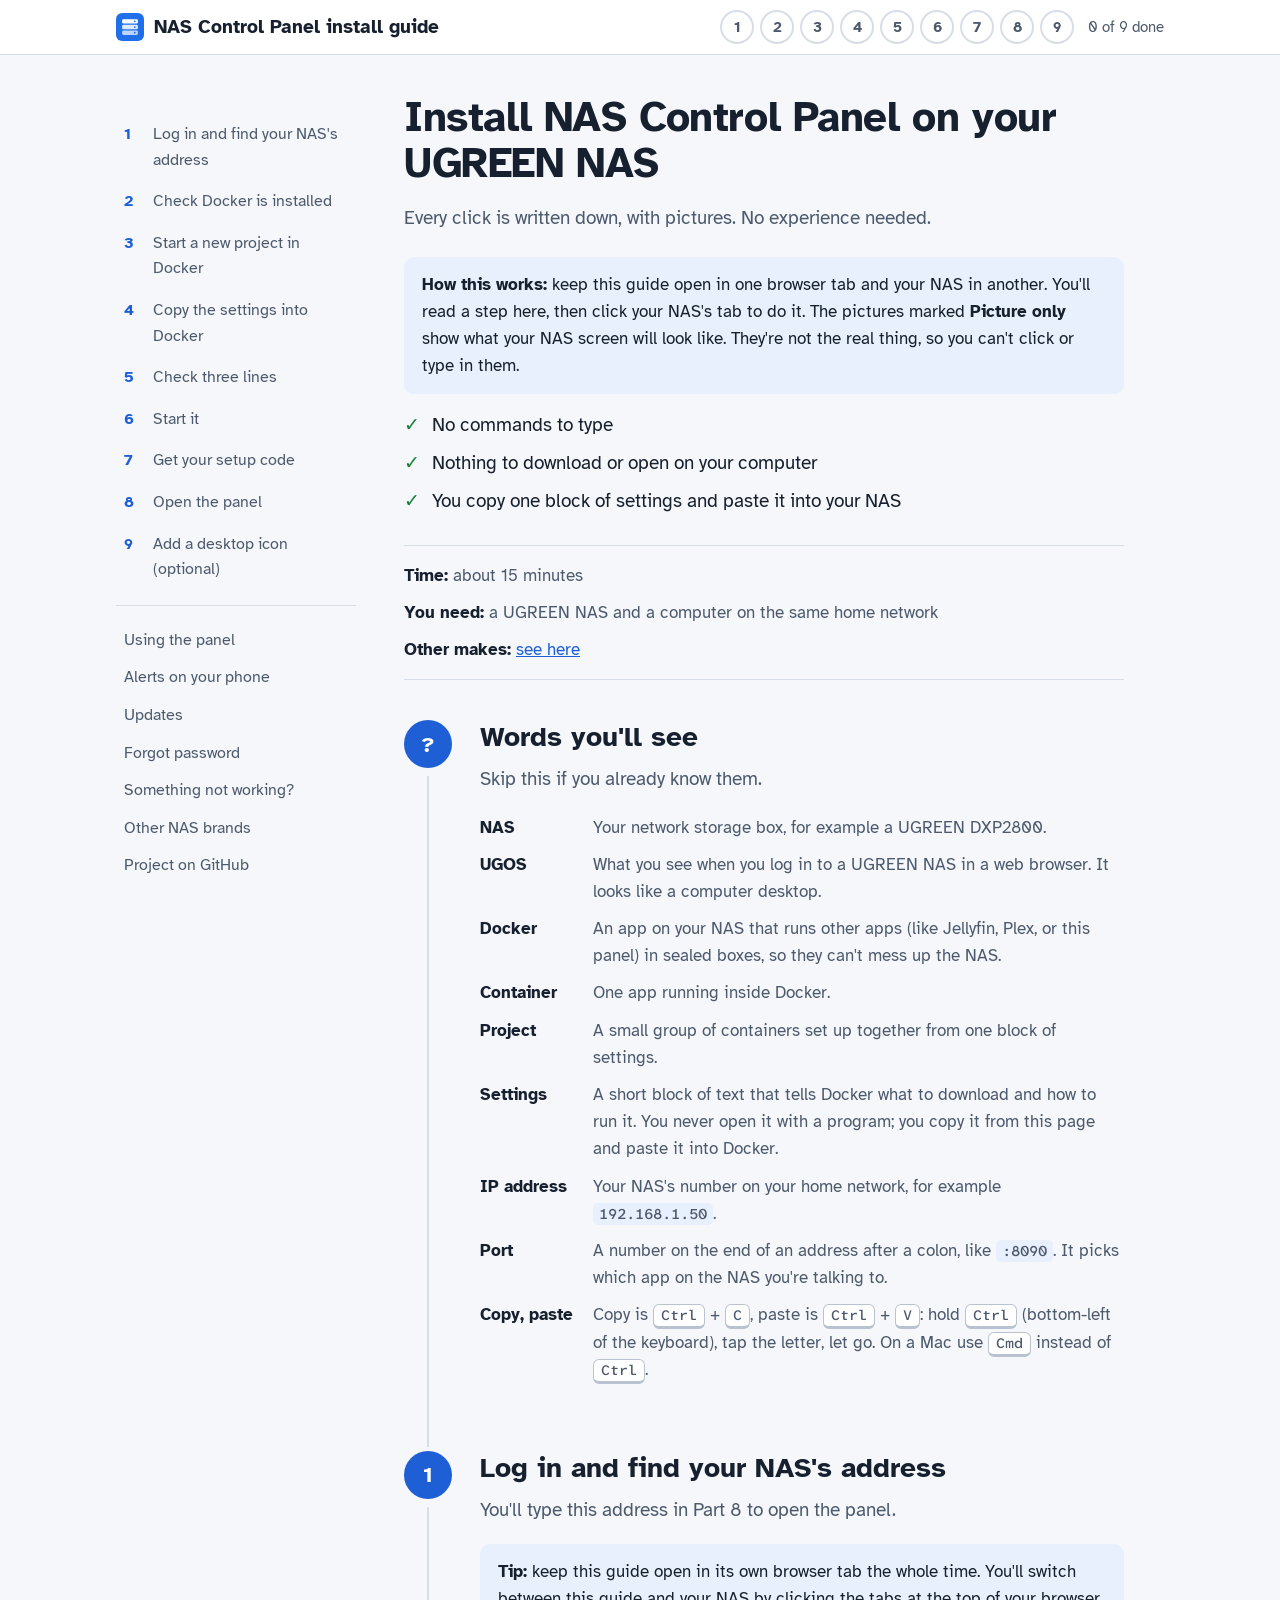
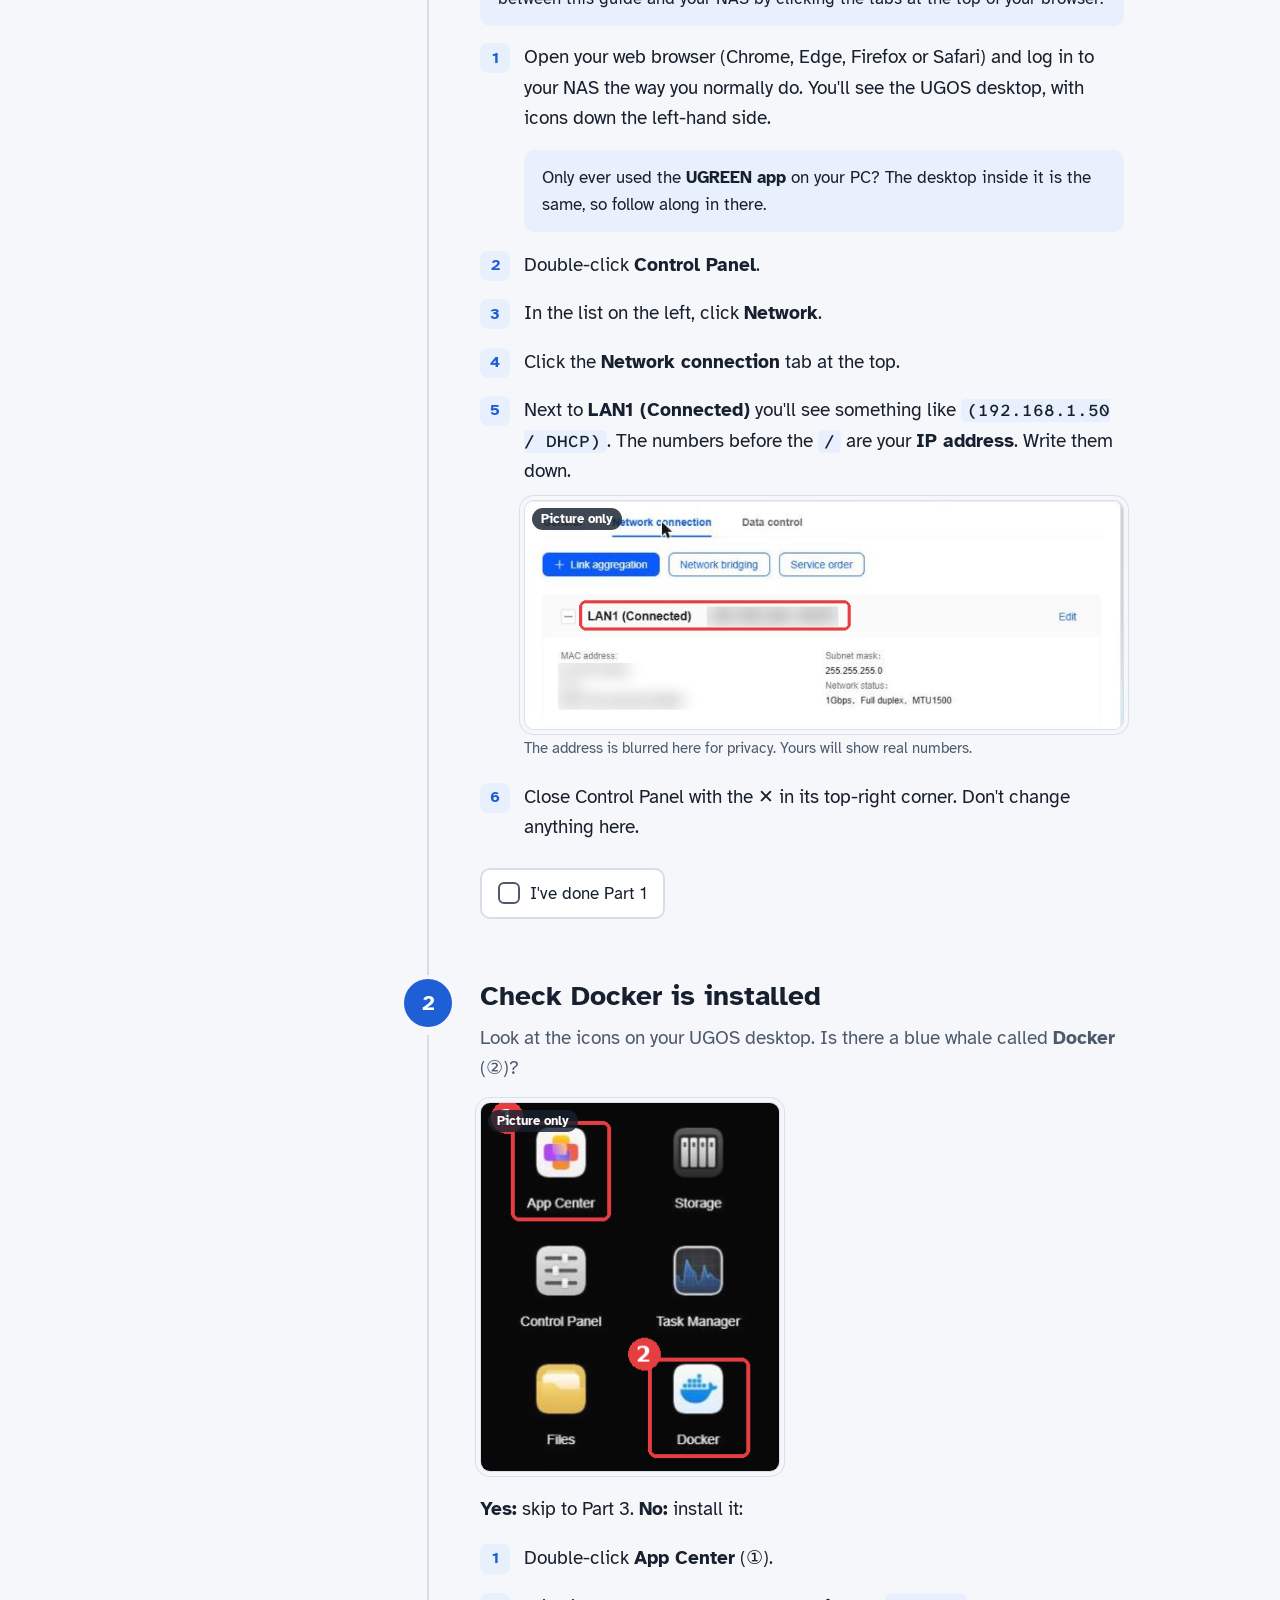
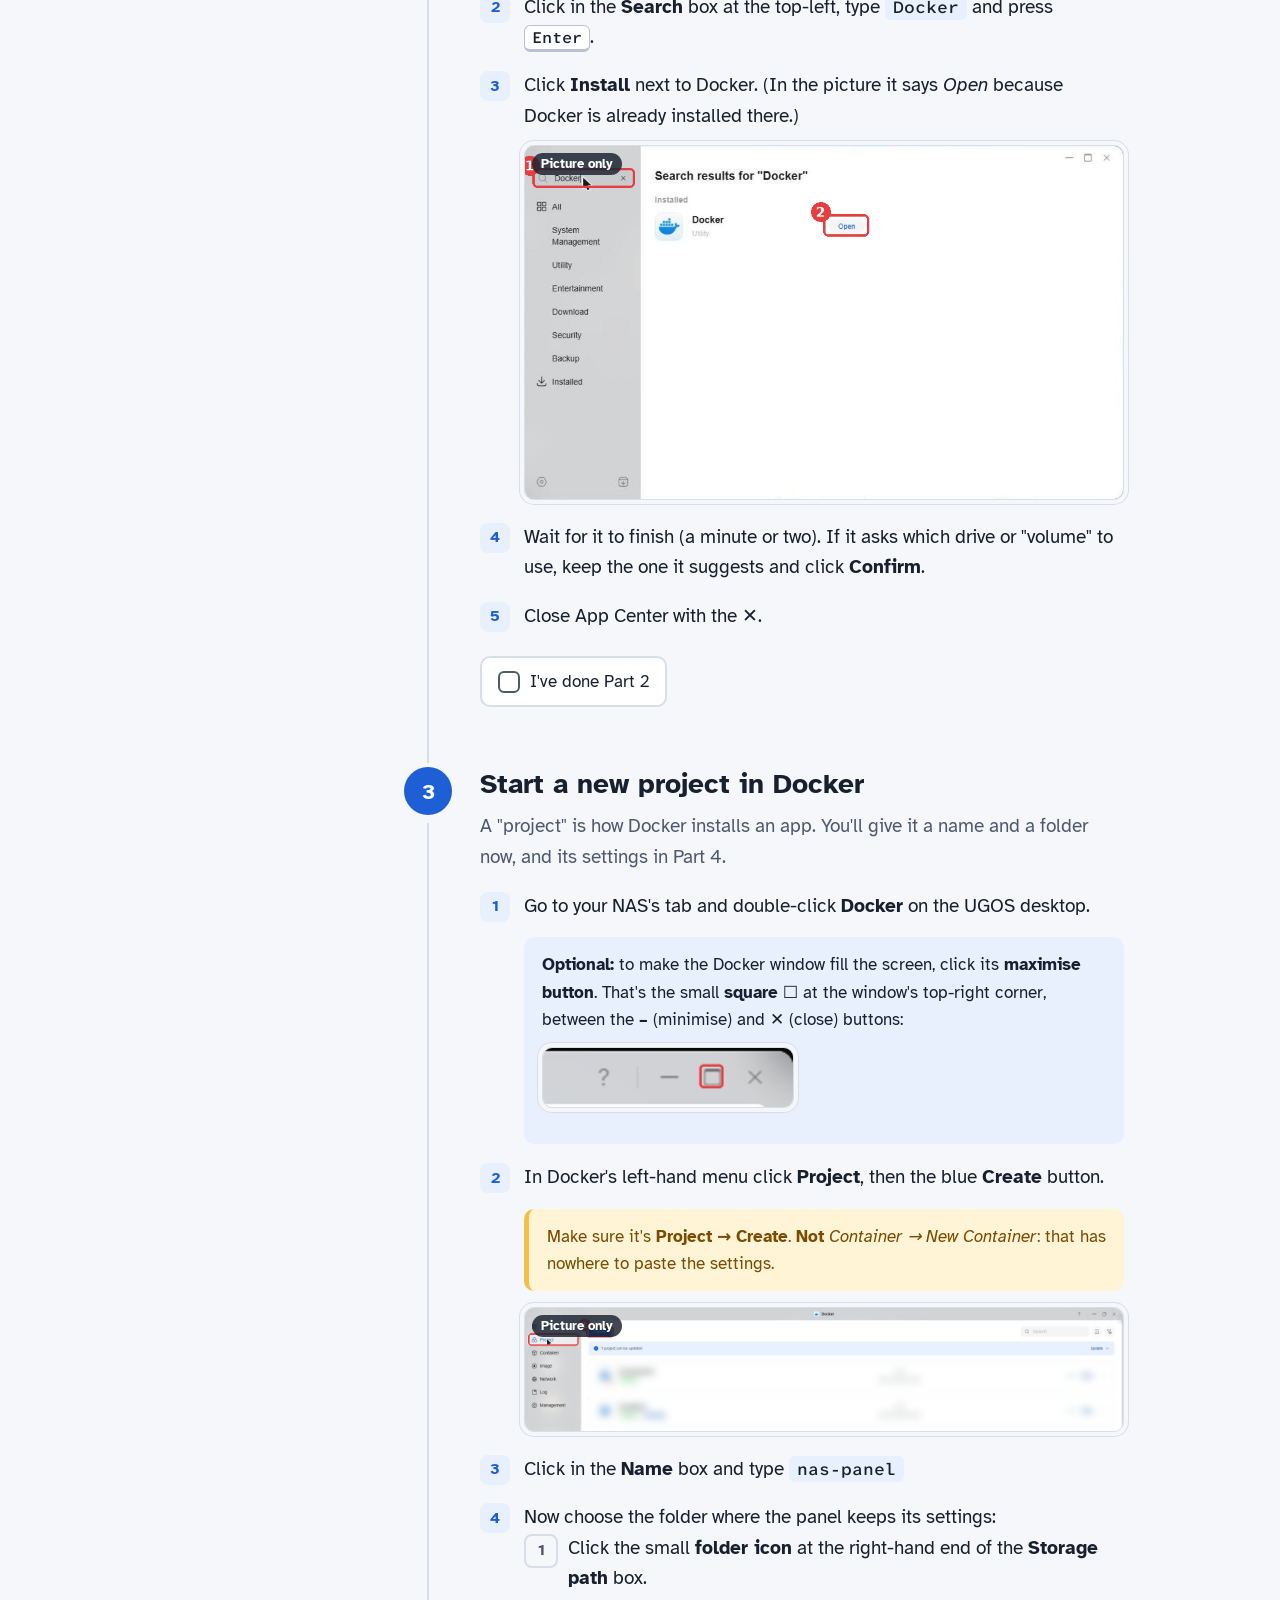
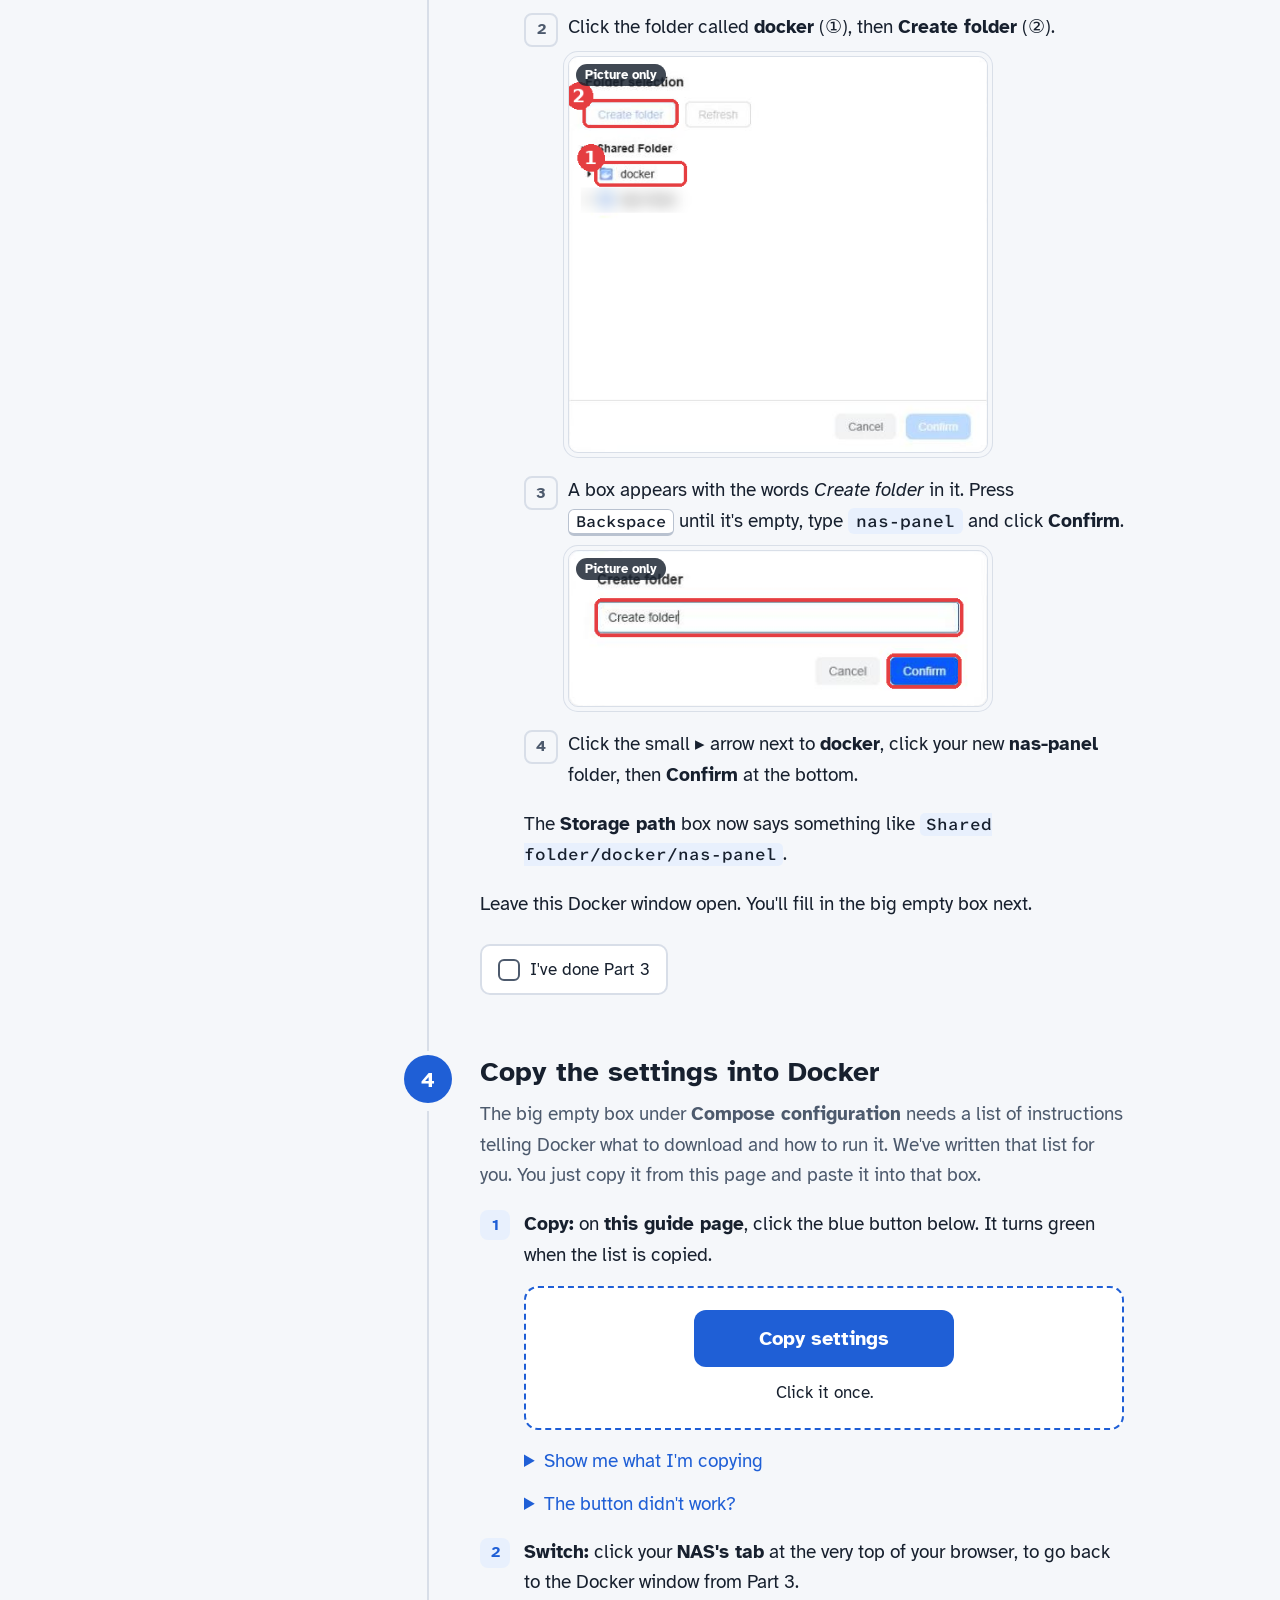
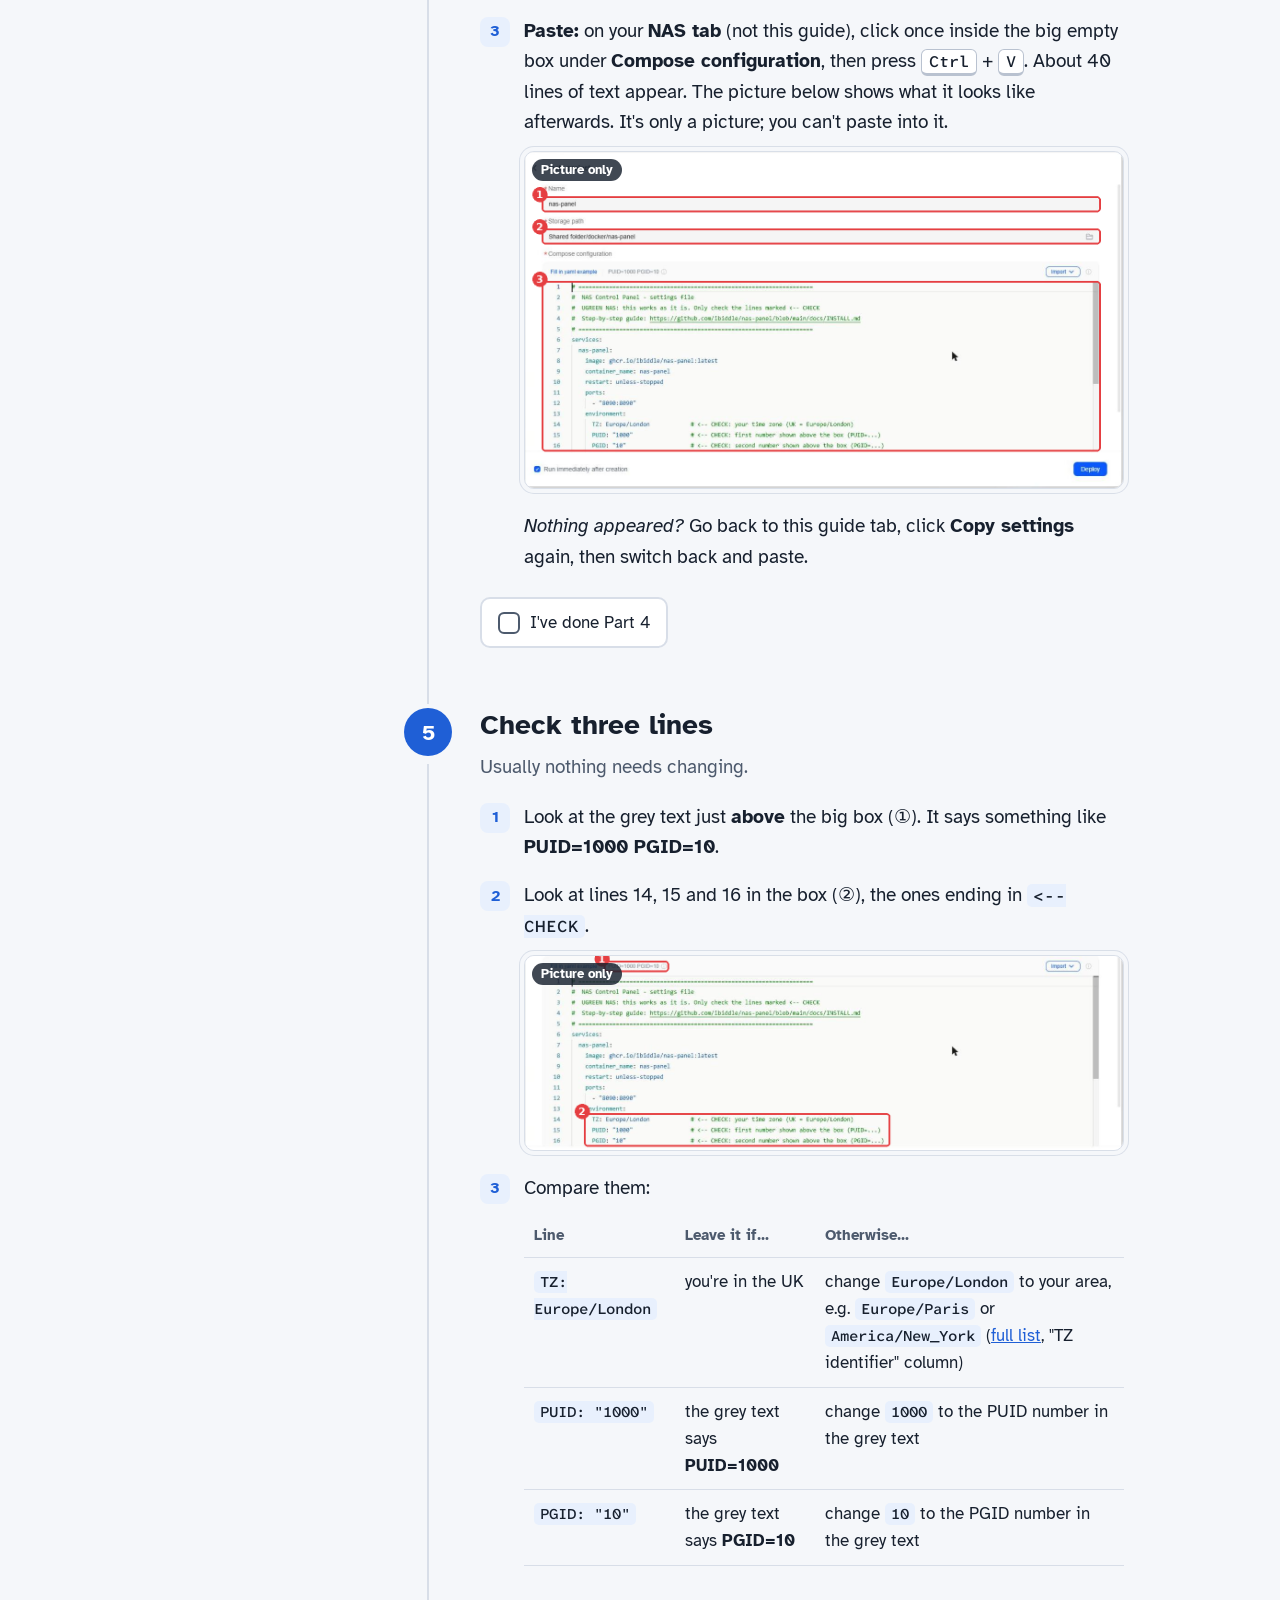
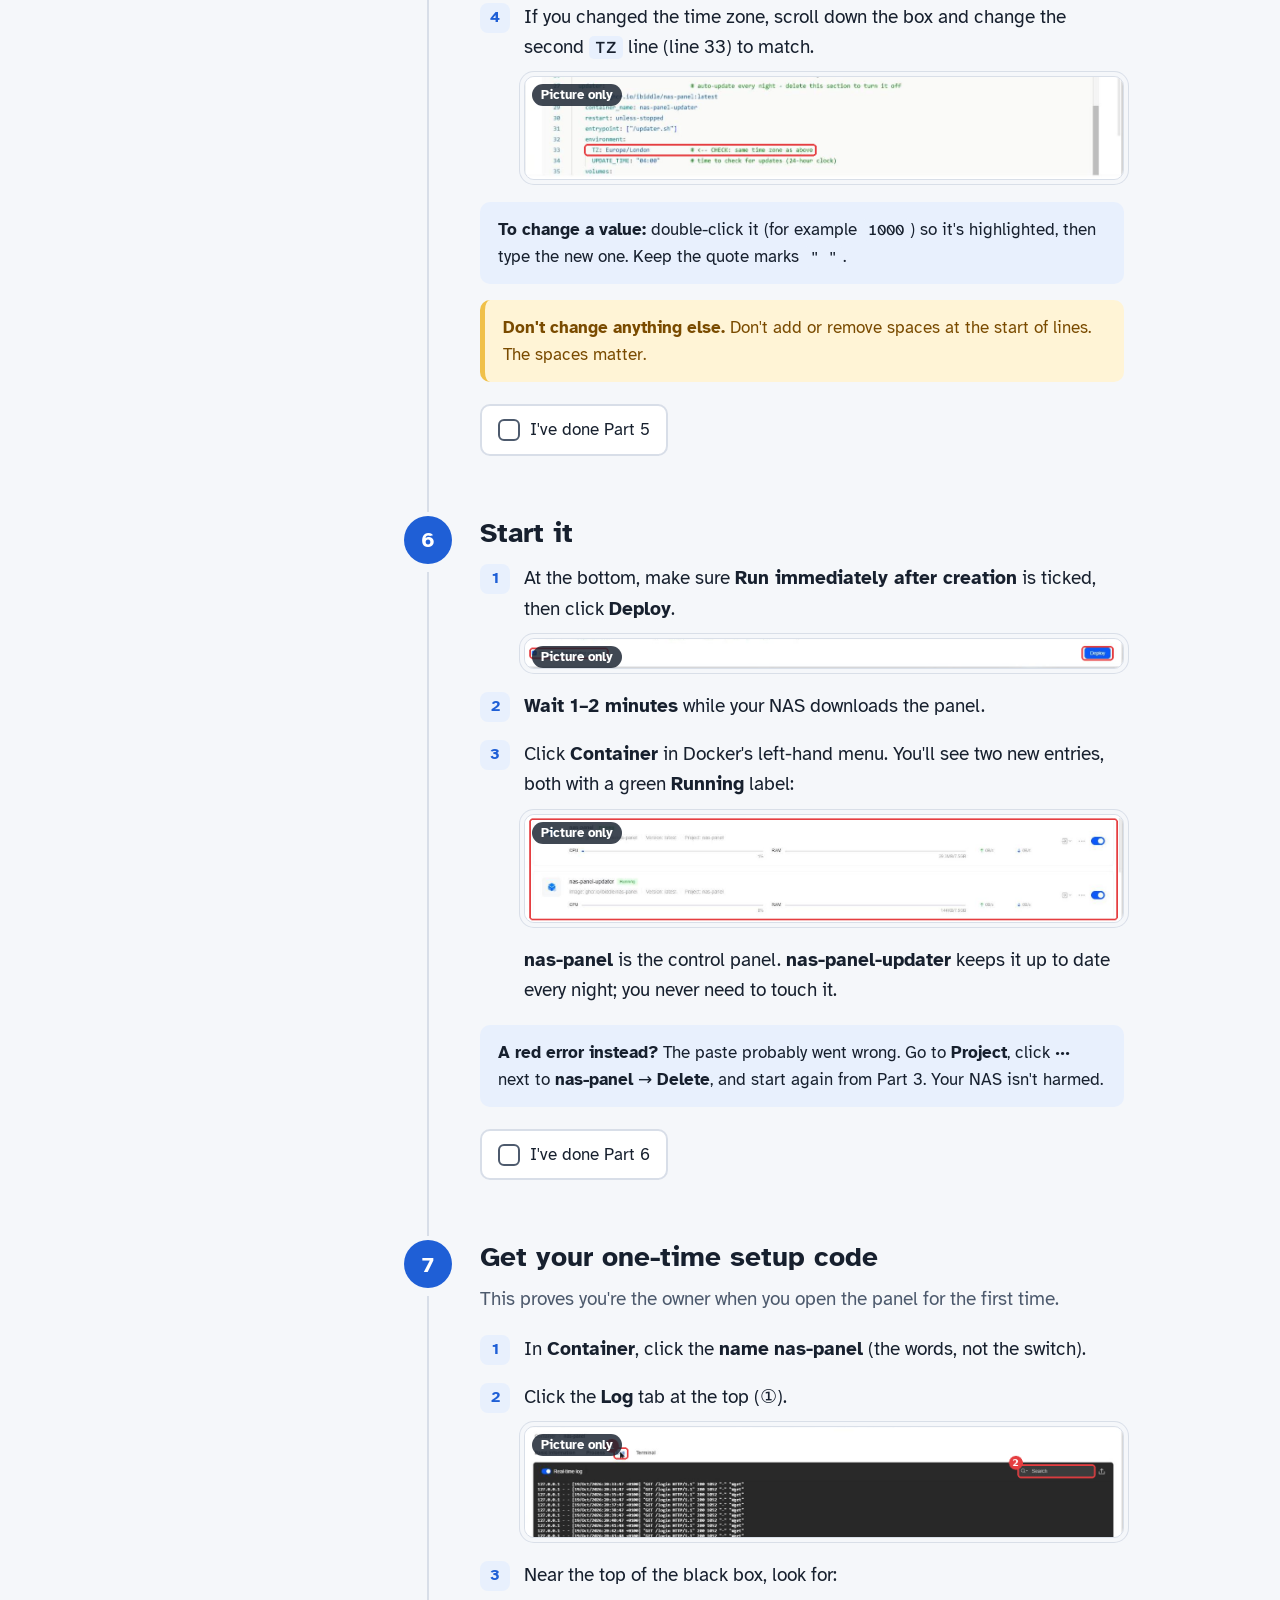
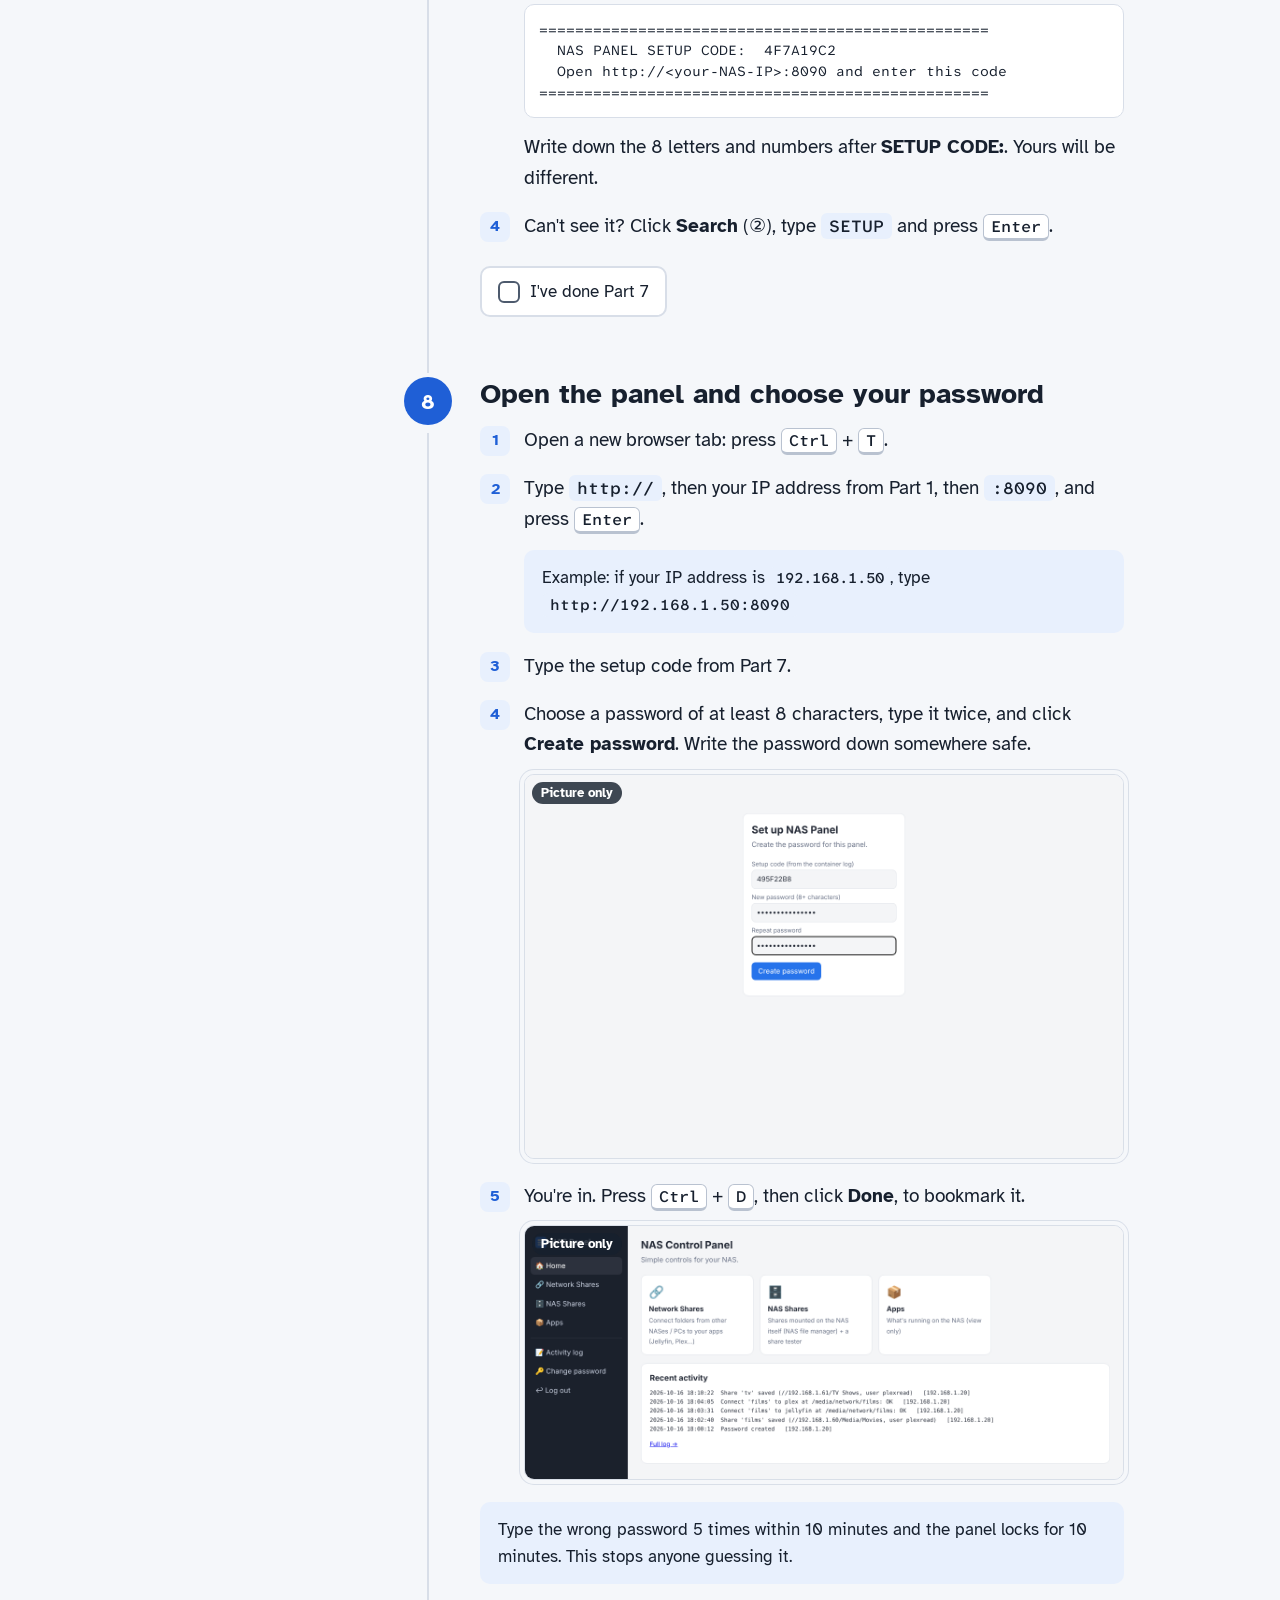
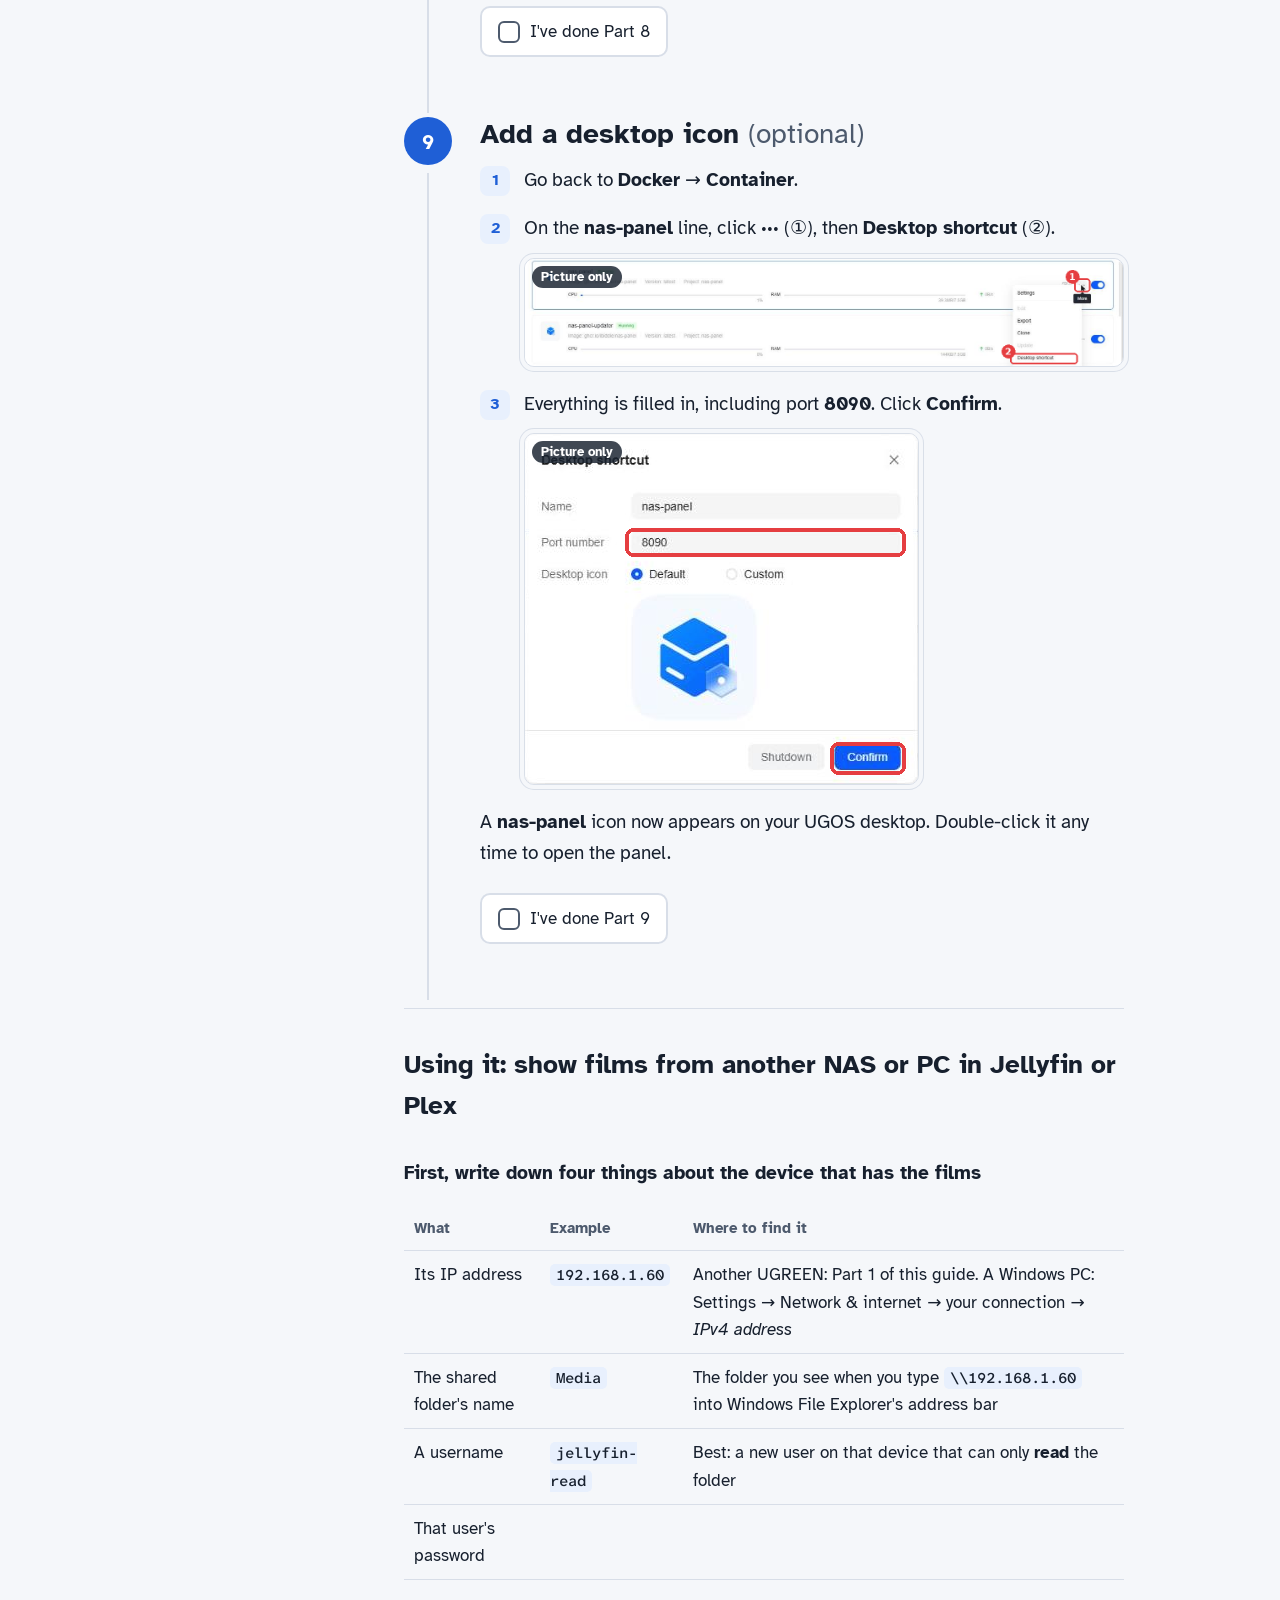
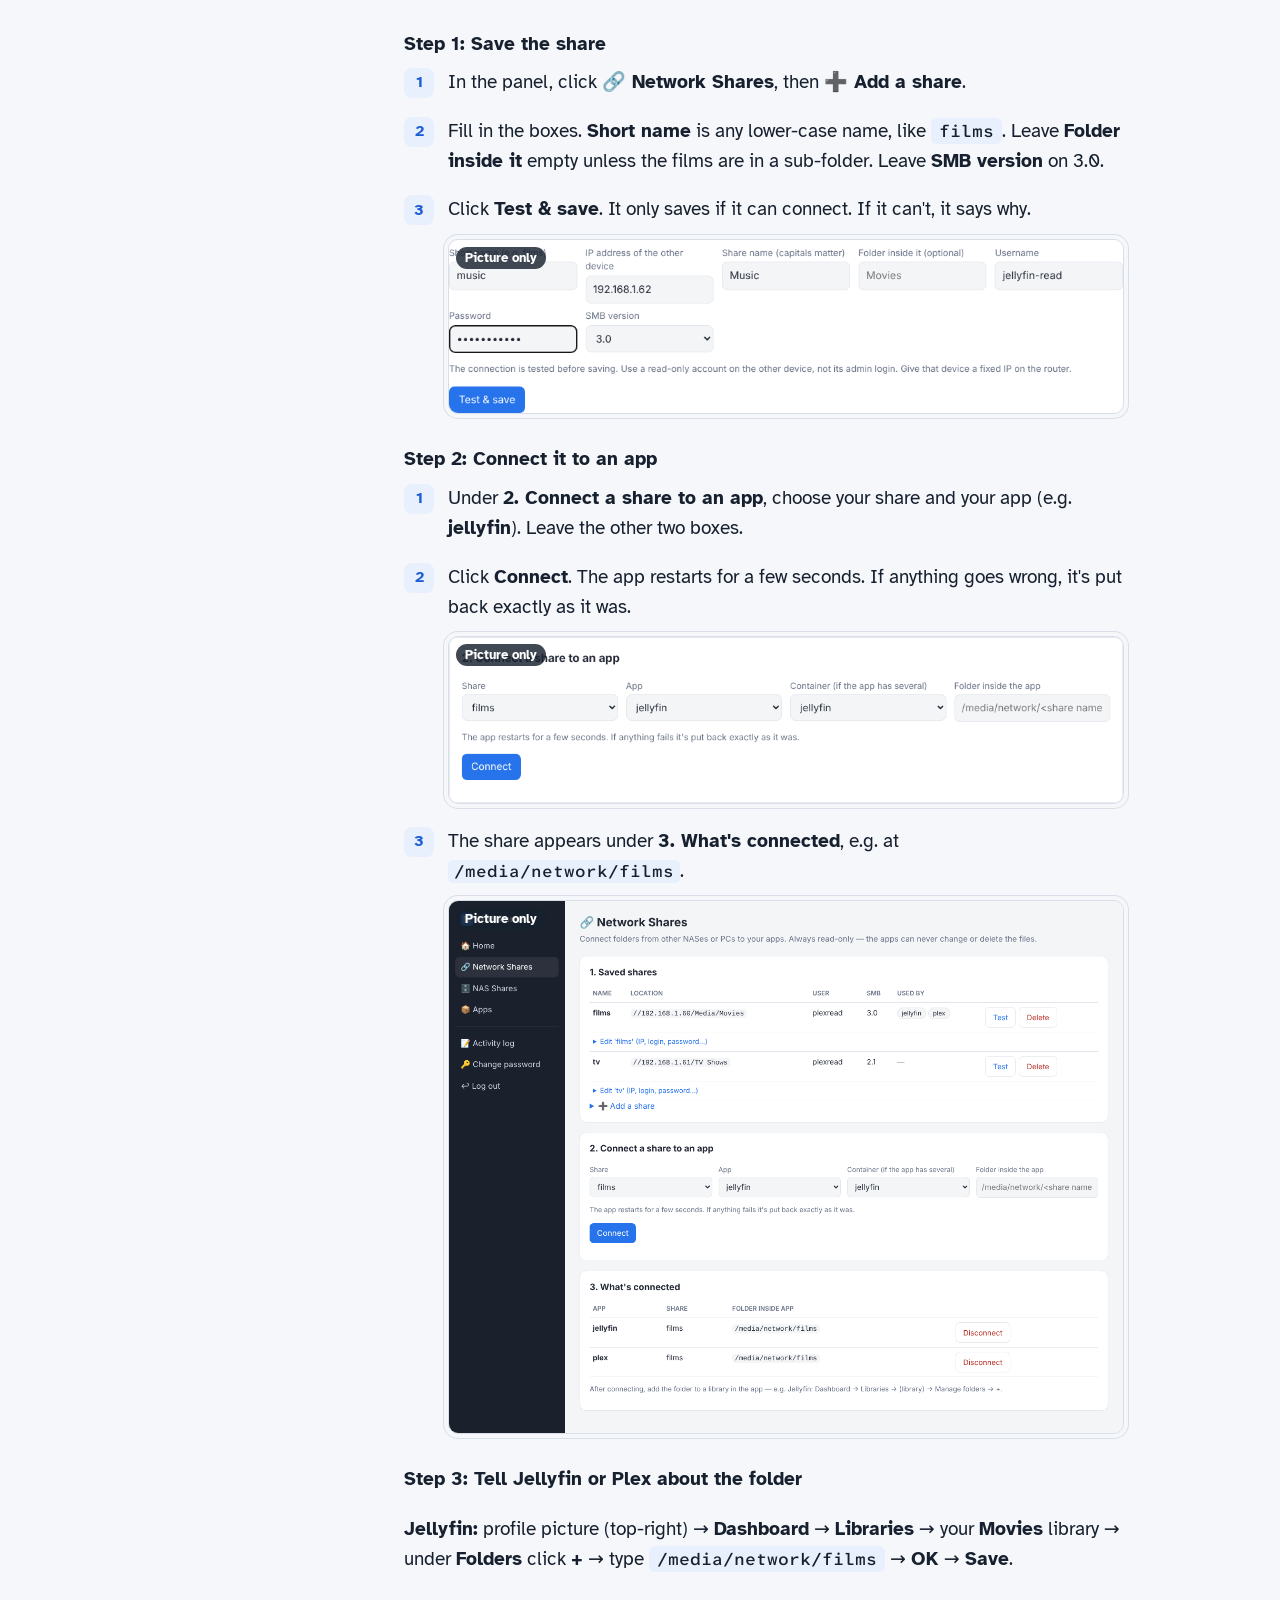
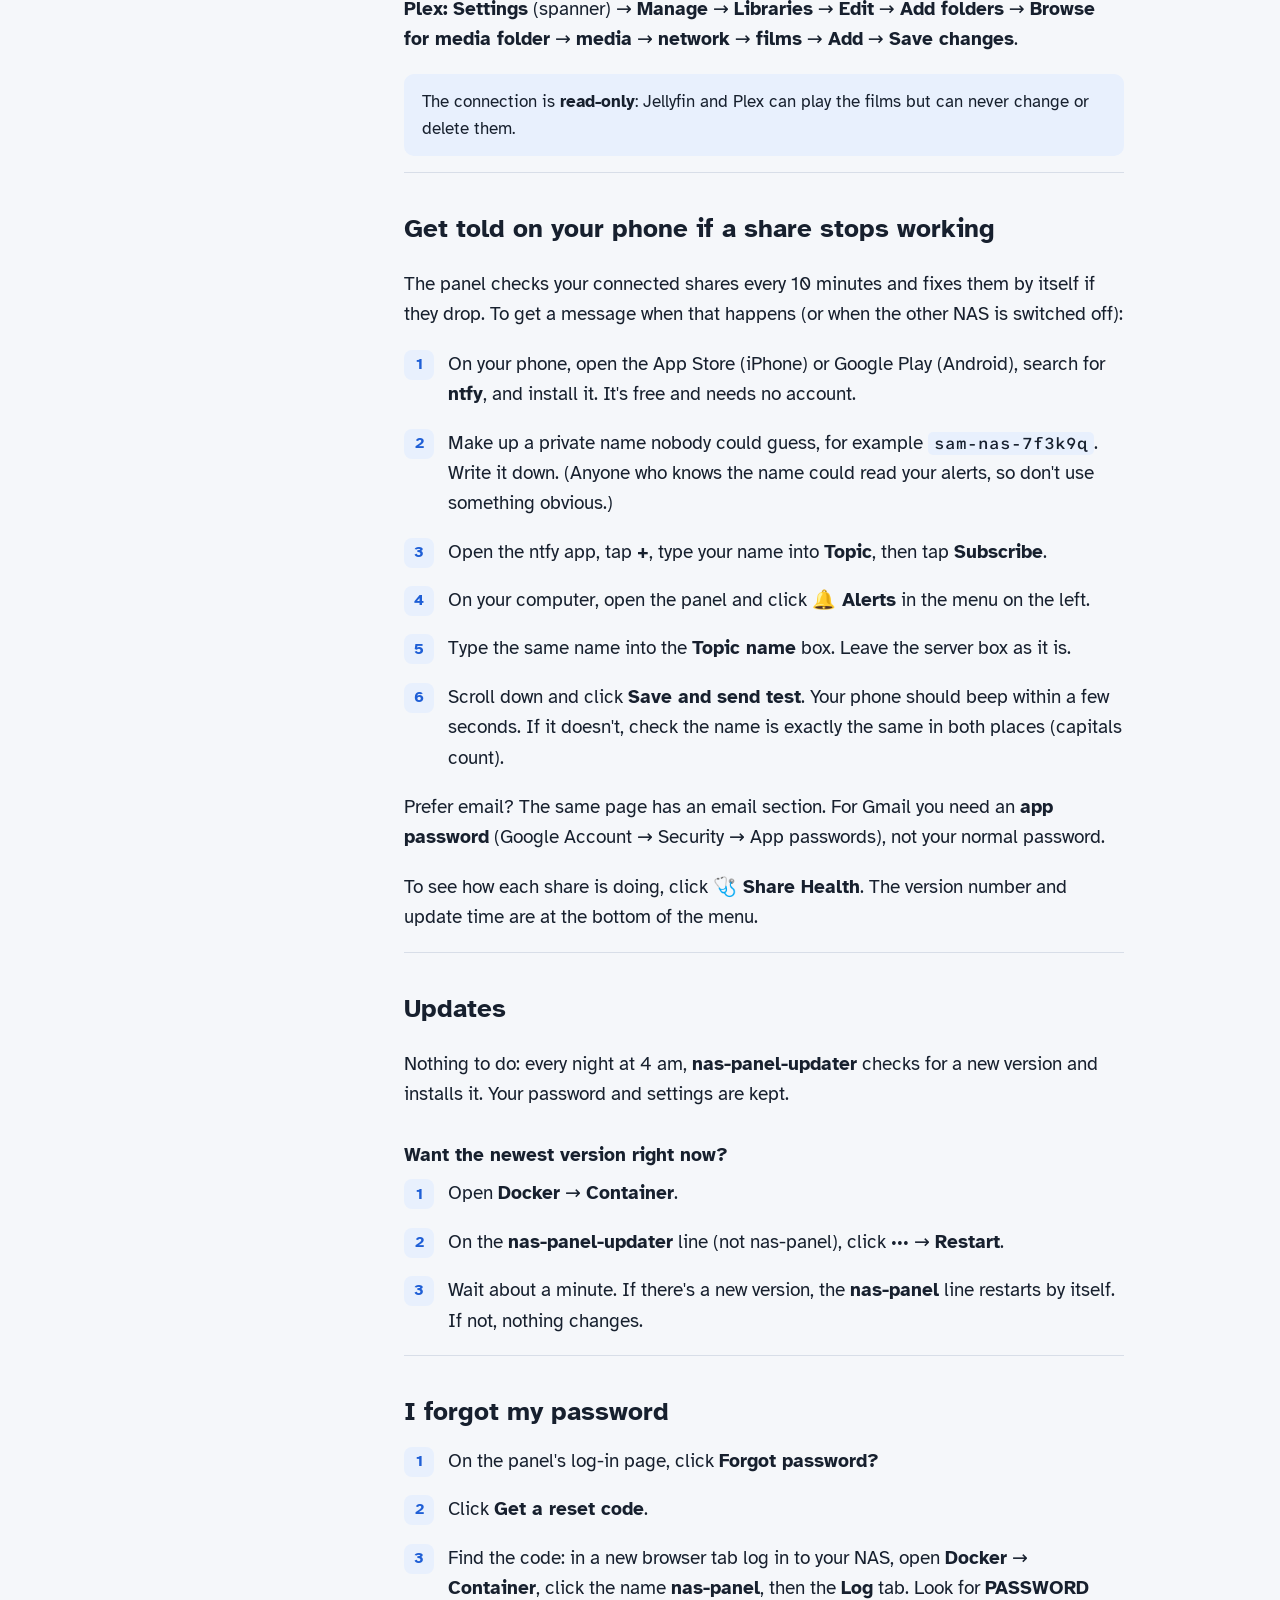
==== commit ff735f71: "v1.4.0: Forgot password link with one-time reset code (container log + alerts) Co-Authored-By: Claud" ====
--- a/docs/index.html
+++ b/docs/index.html
@@ -492,11 +492,12 @@
   <section class="after" id="forgot">
     <h2>I forgot my password</h2>
     <ol class="steps">
-      <li>Double-click <span class="ui">Files</span> on the UGOS desktop. Open <span class="ui">docker</span> → <span class="ui">nas-panel</span> → <span class="ui">data</span>.</li>
-      <li>Right-click the file <span class="ui">auth.json</span> → <span class="ui">Delete</span>. Only that one file.</li>
-      <li>In <span class="ui">Docker</span> → <span class="ui">Container</span>, click <span class="ui">···</span> next to nas-panel → <span class="ui">Restart</span>.</li>
-      <li>Do Part 7 and Part 8 again. Your saved shares are kept.</li>
-    </ol>
+      <li>On the panel's log-in page, click <span class="ui">Forgot password?</span></li>
+      <li>Click <span class="ui">Get a reset code</span>.</li>
+      <li>Find the code: in a new browser tab log in to your NAS, open <span class="ui">Docker</span> → <span class="ui">Container</span>, click the name <b>nas-panel</b>, then the <span class="ui">Log</span> tab. Look for <b>PASSWORD RESET CODE</b> near the bottom. (If you set up <a href="#alerts">Alerts</a>, the code is also sent to your phone or email.)</li>
+      <li>Go back to the panel tab, type the code and your new password twice, and click <span class="ui">Set new password</span>. The code works for 30 minutes. Your shares and settings are kept.</li>
+    </ol>
+    <p class="small">Why no email reset? The code proves you can get into your NAS itself, so nobody else on your network can reset it.</p>
   </section>
 
   <section class="after" id="problems">
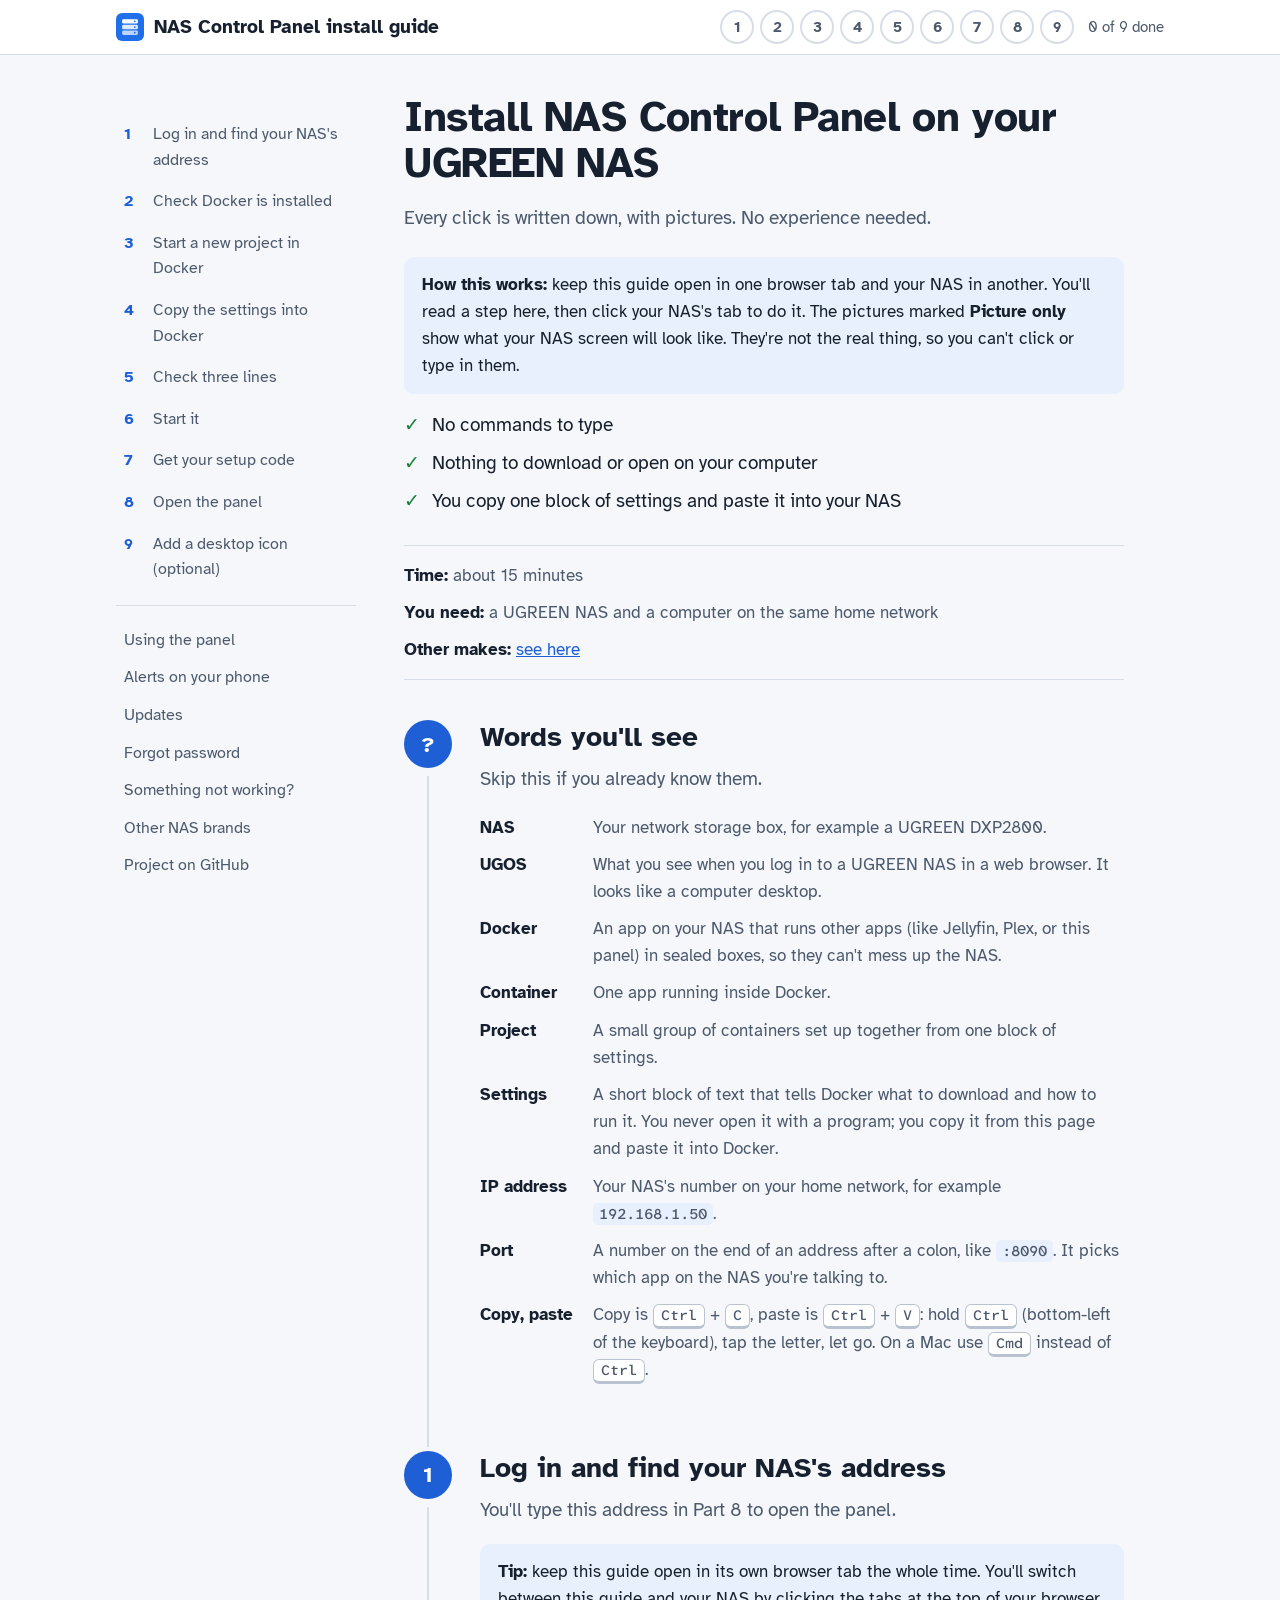
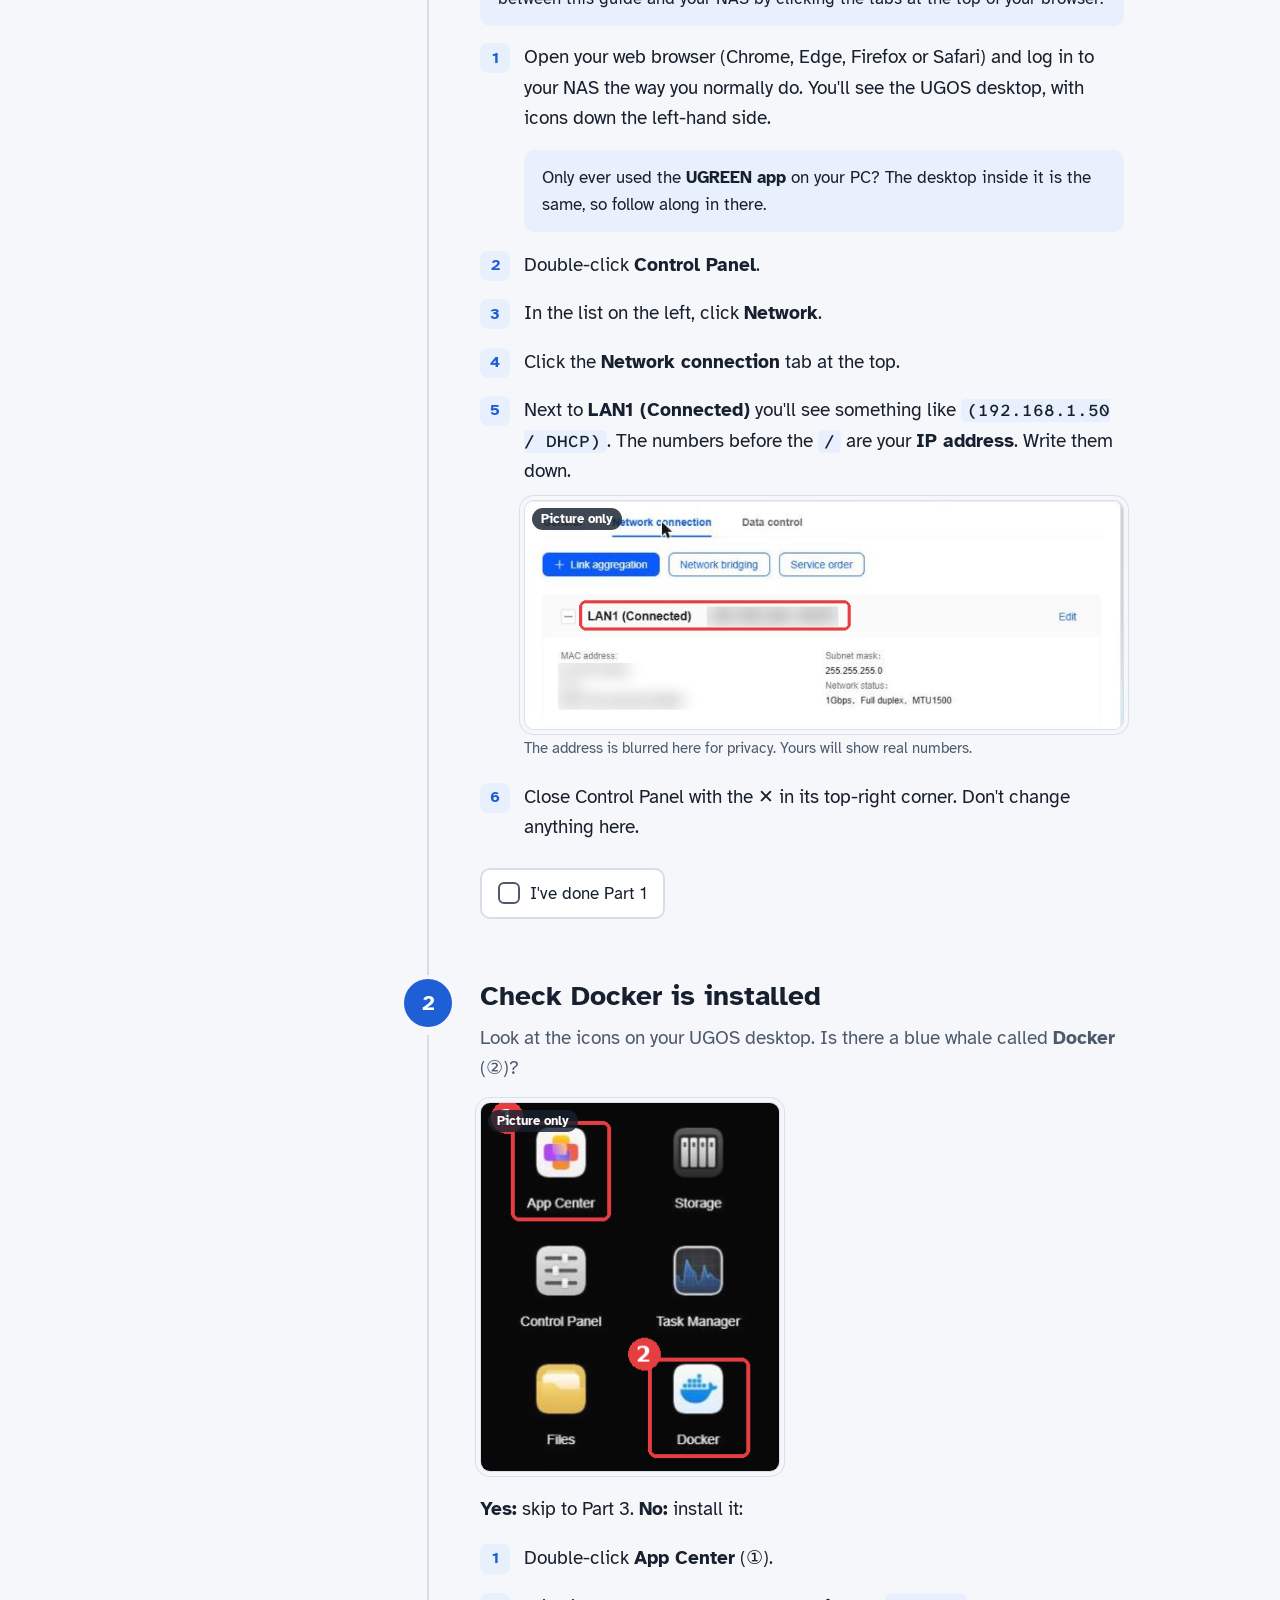
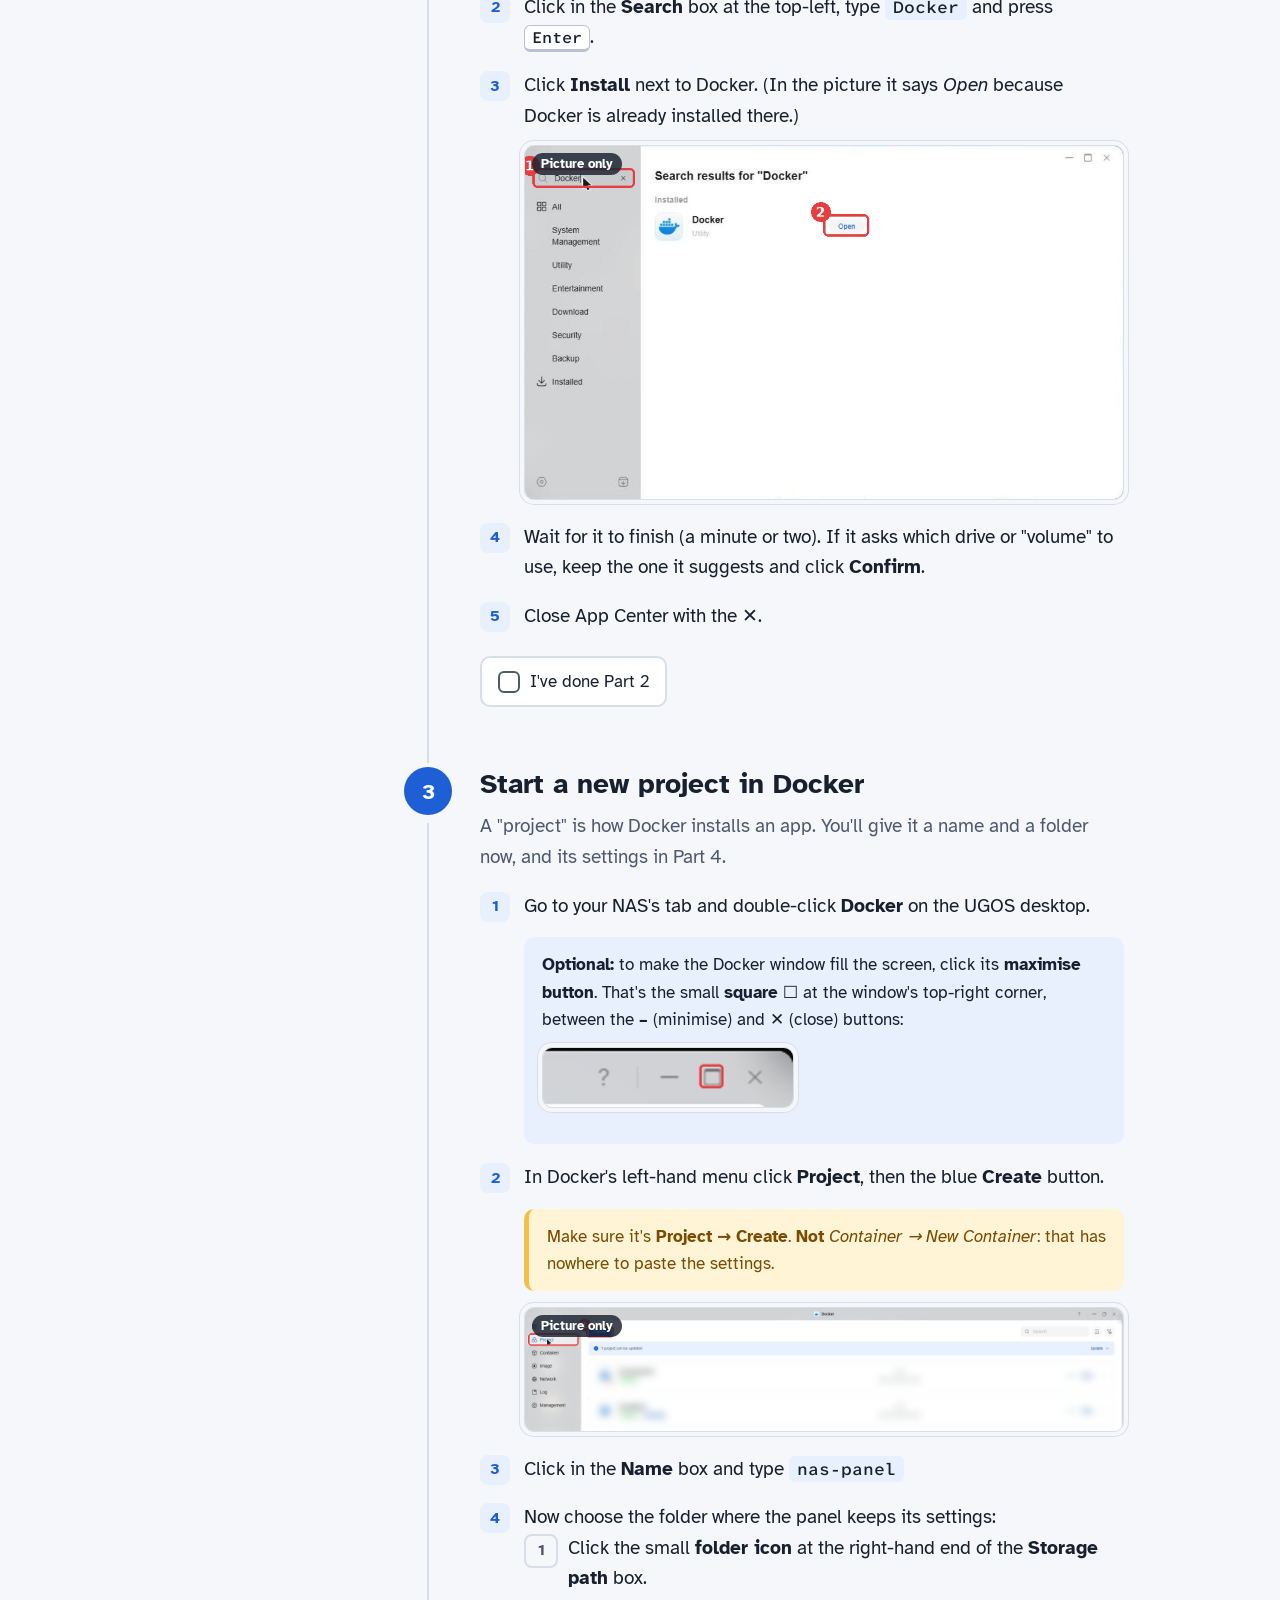
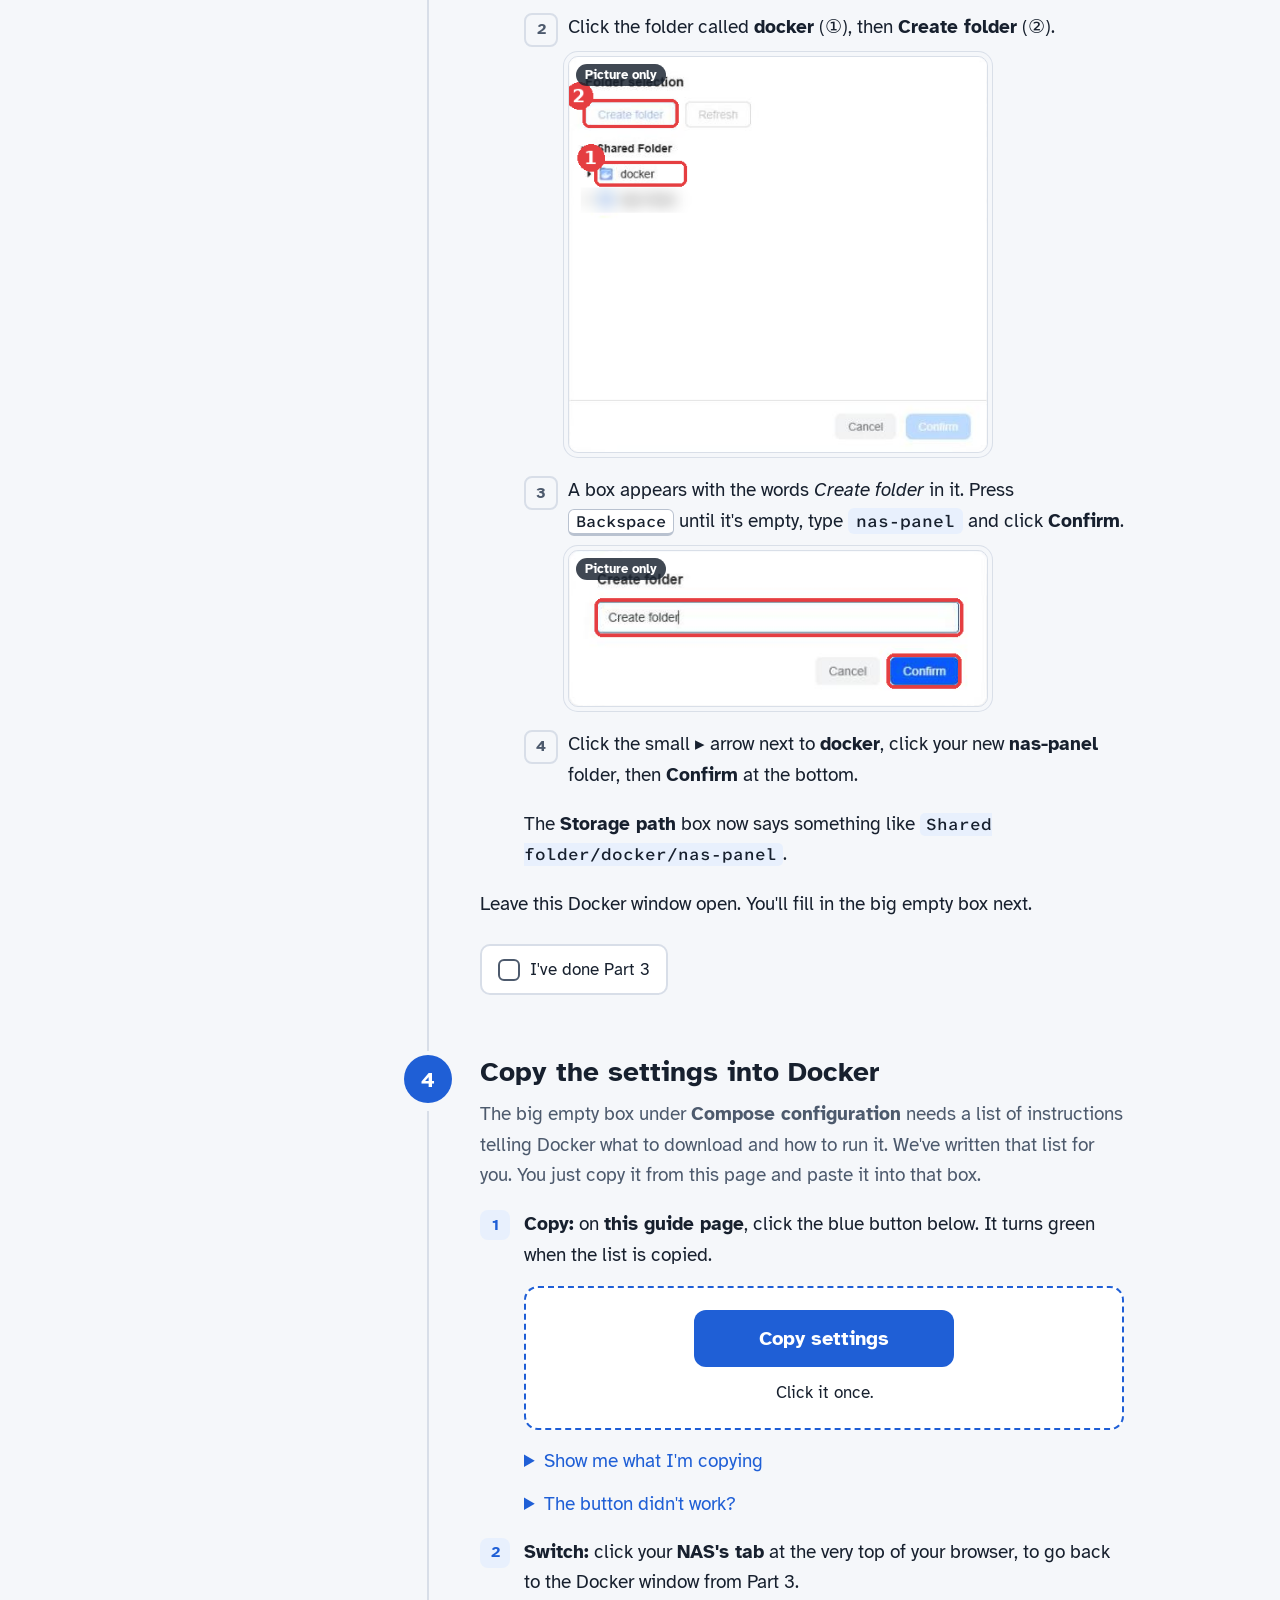
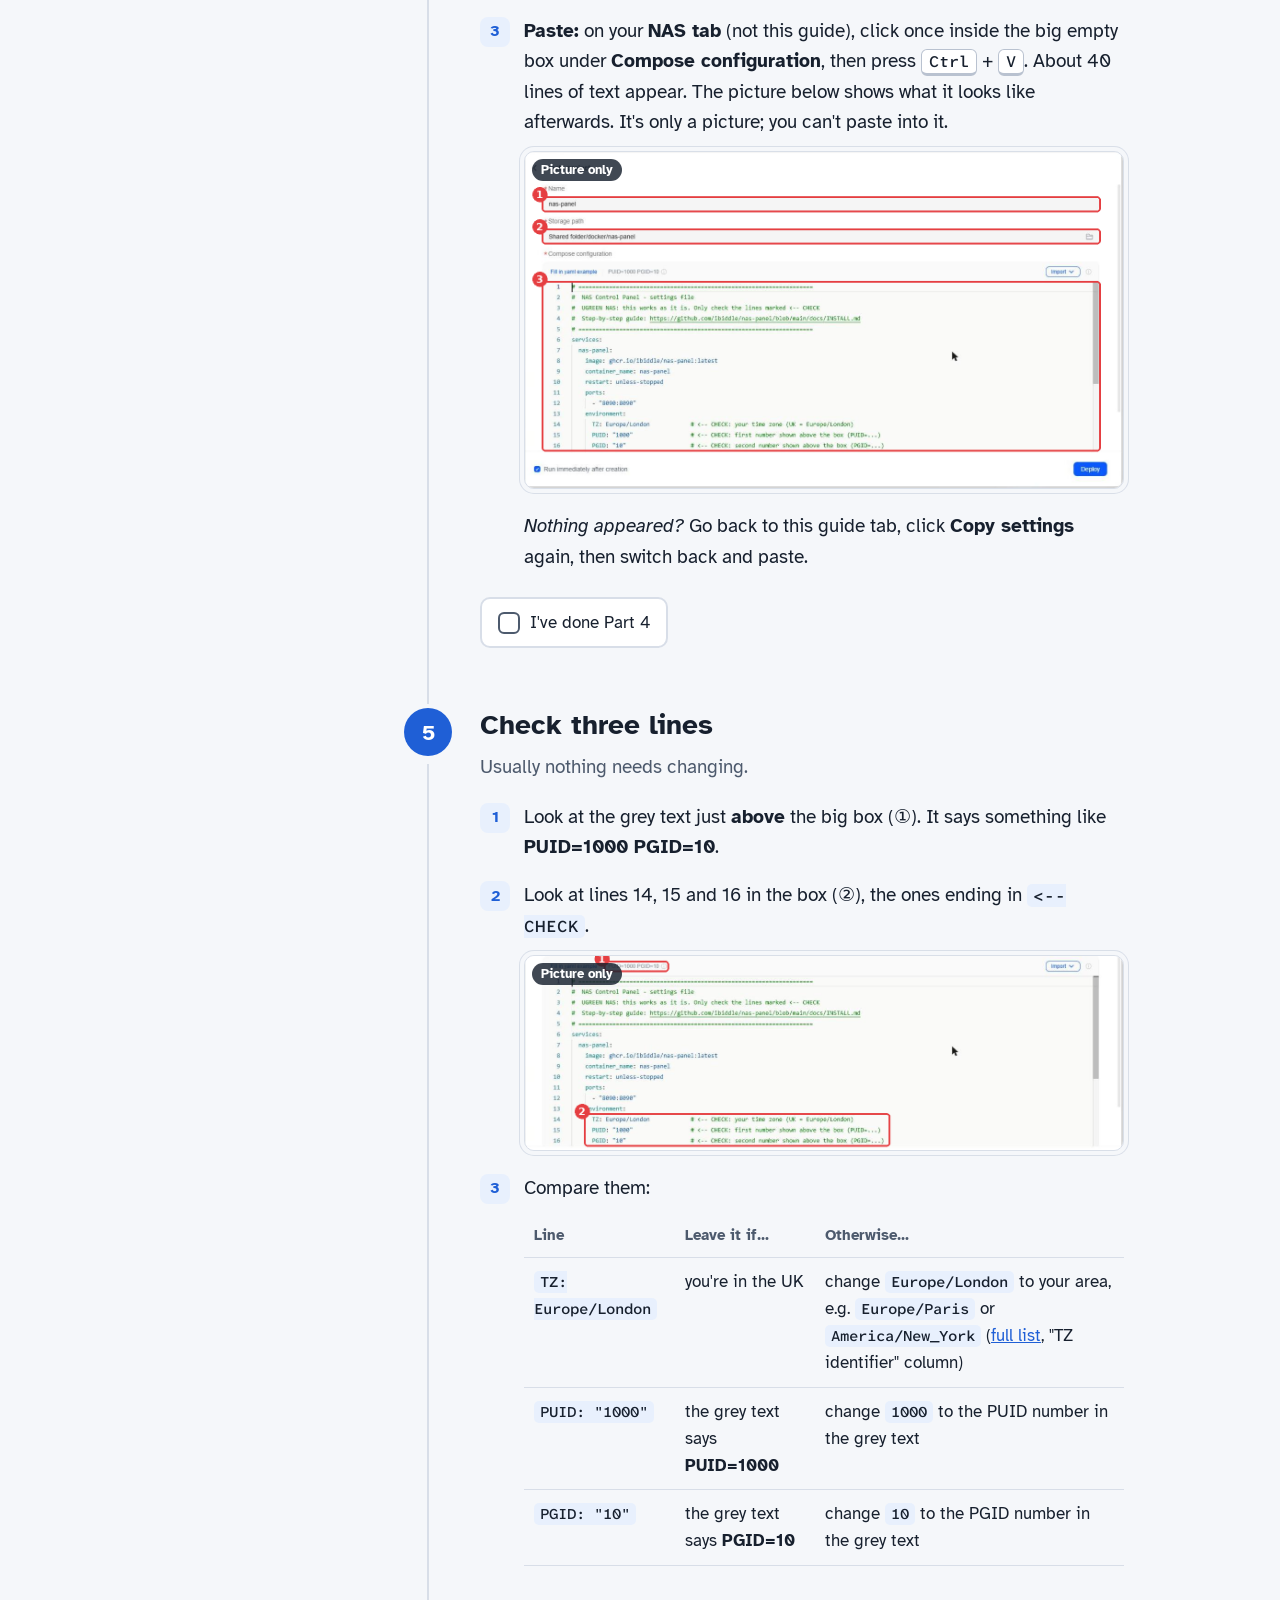
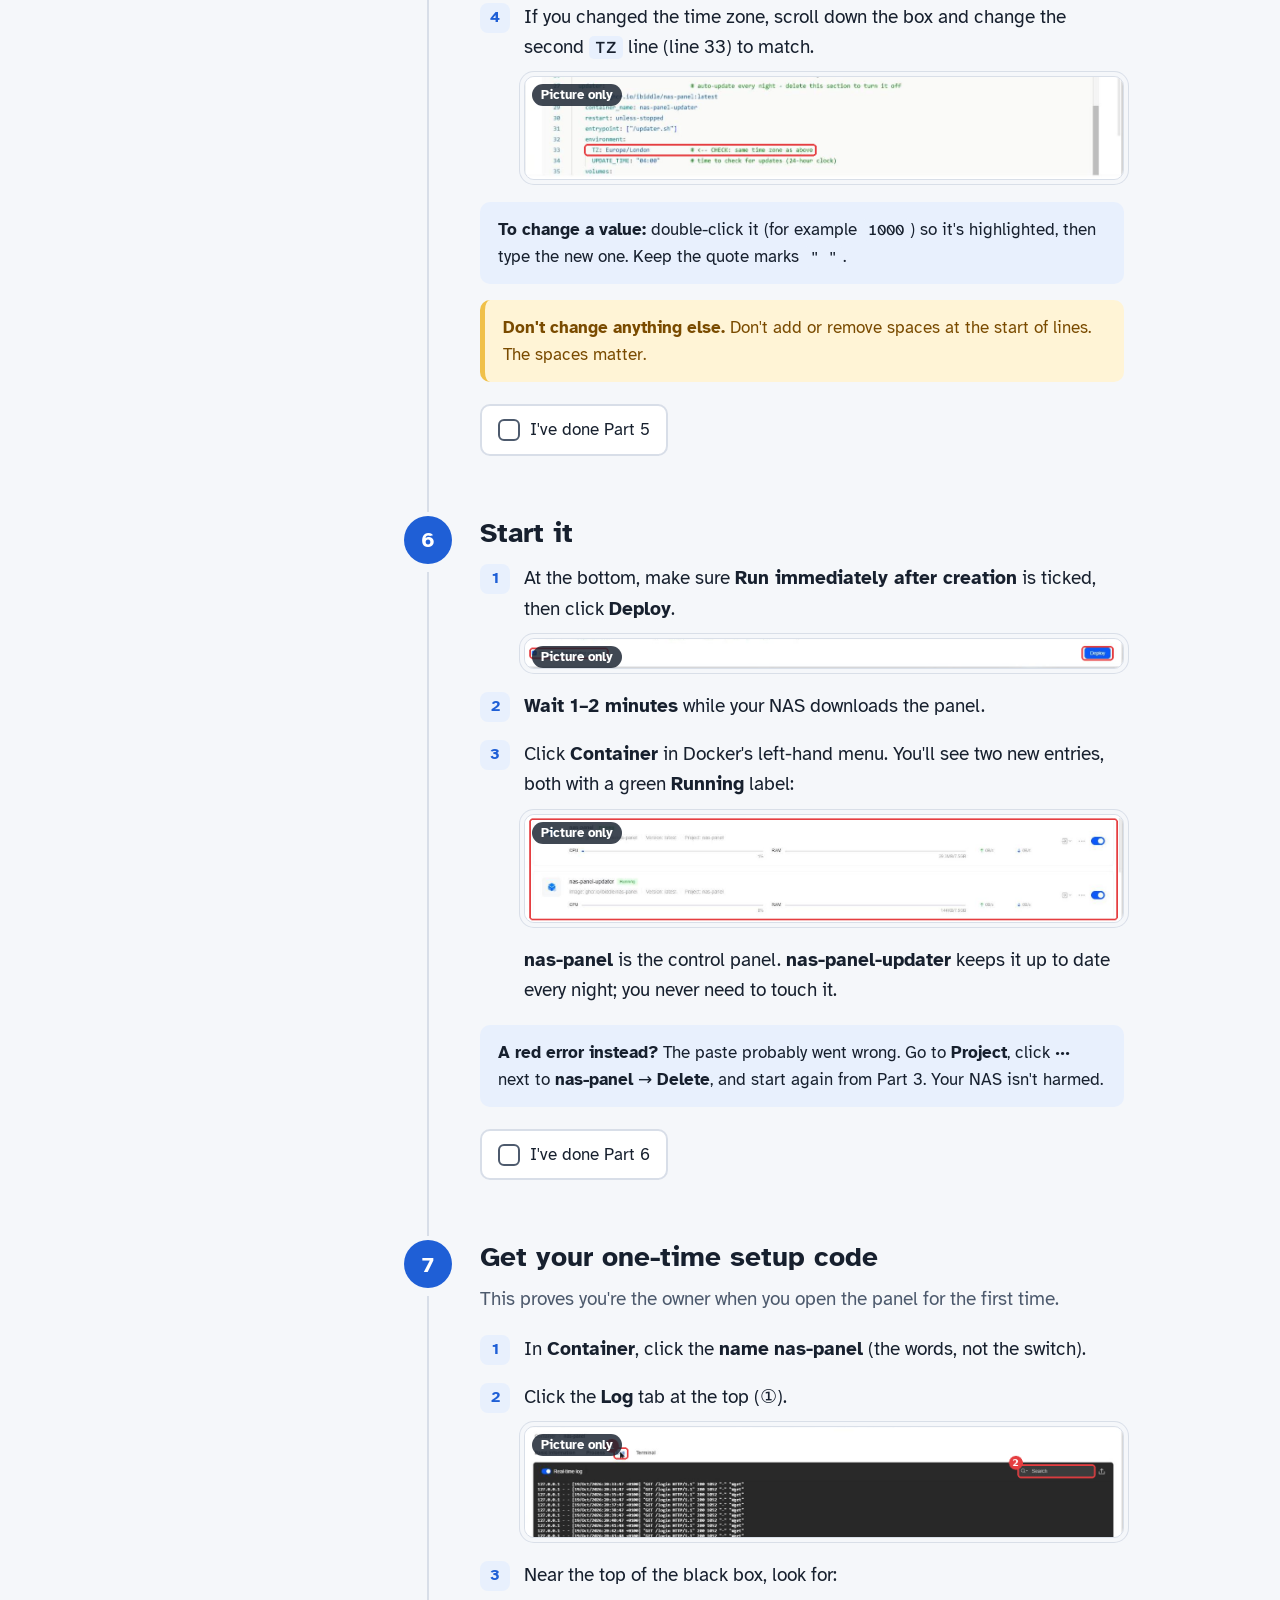
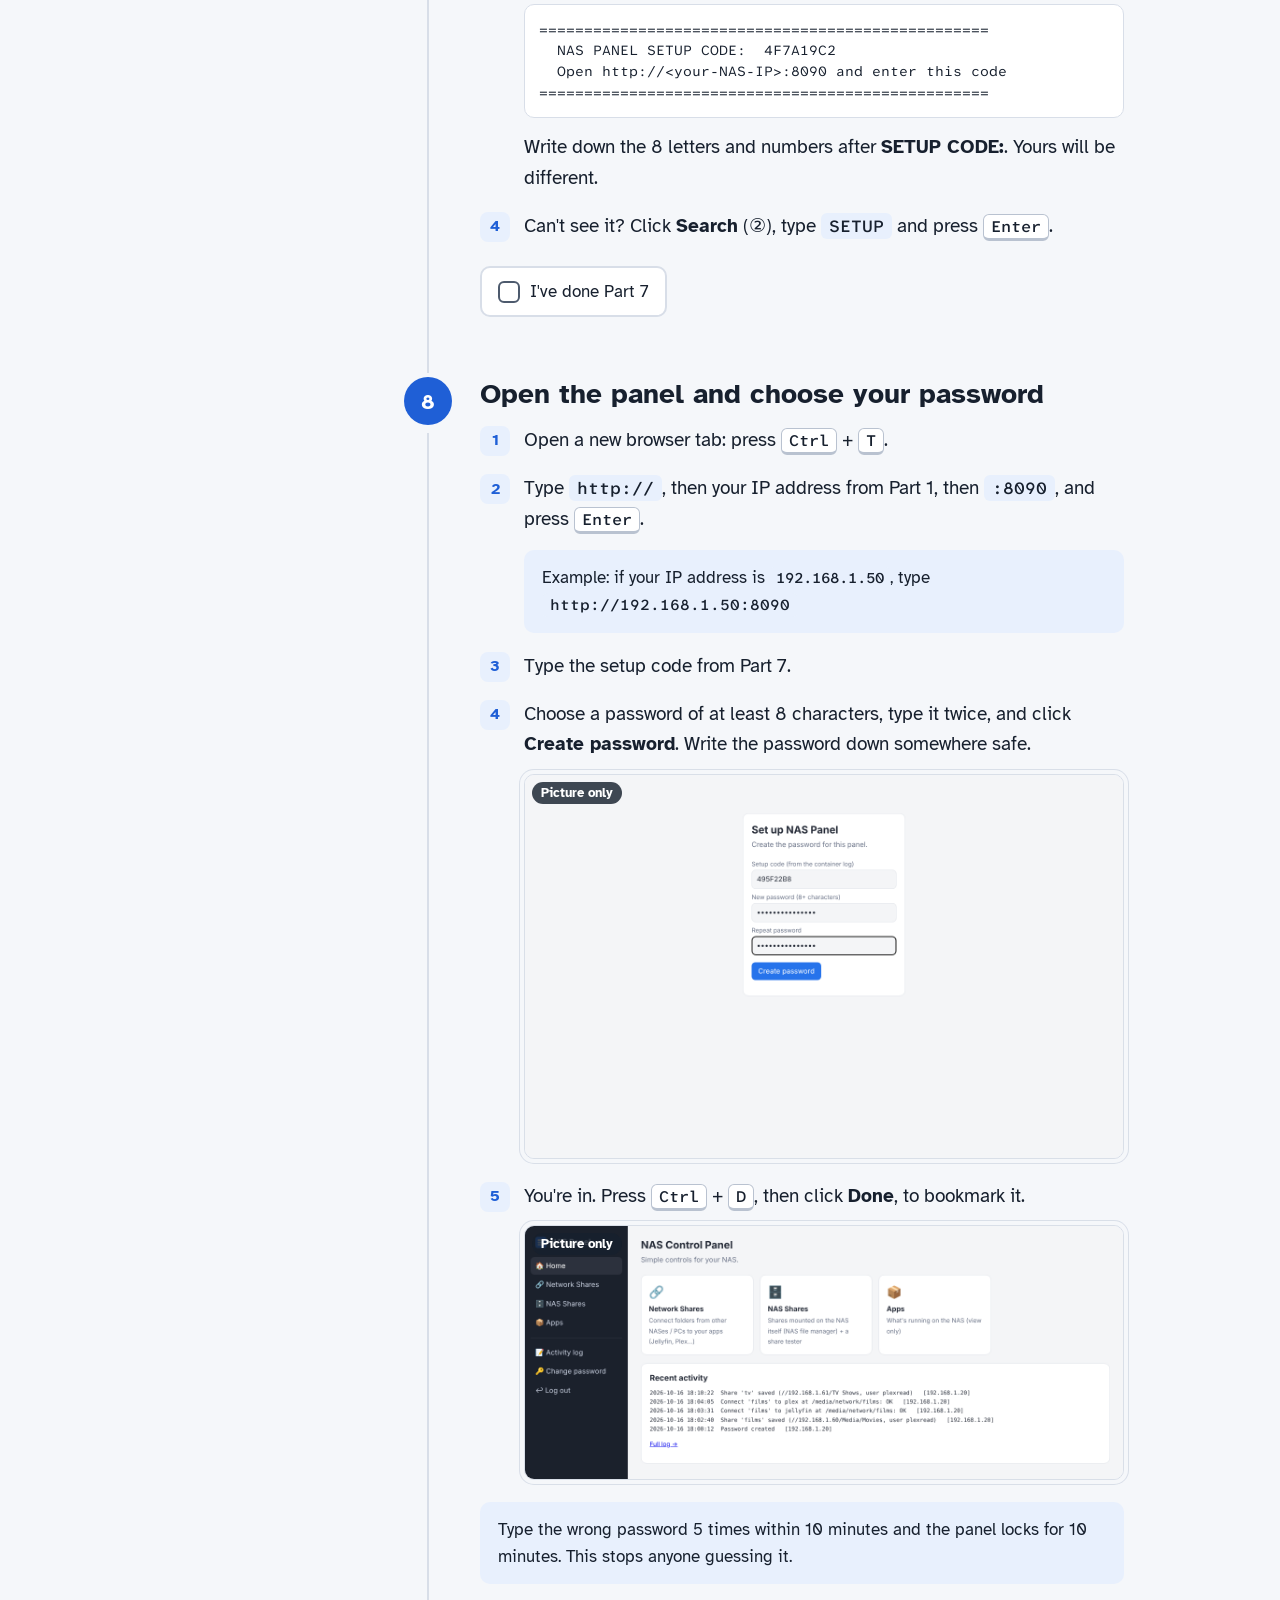
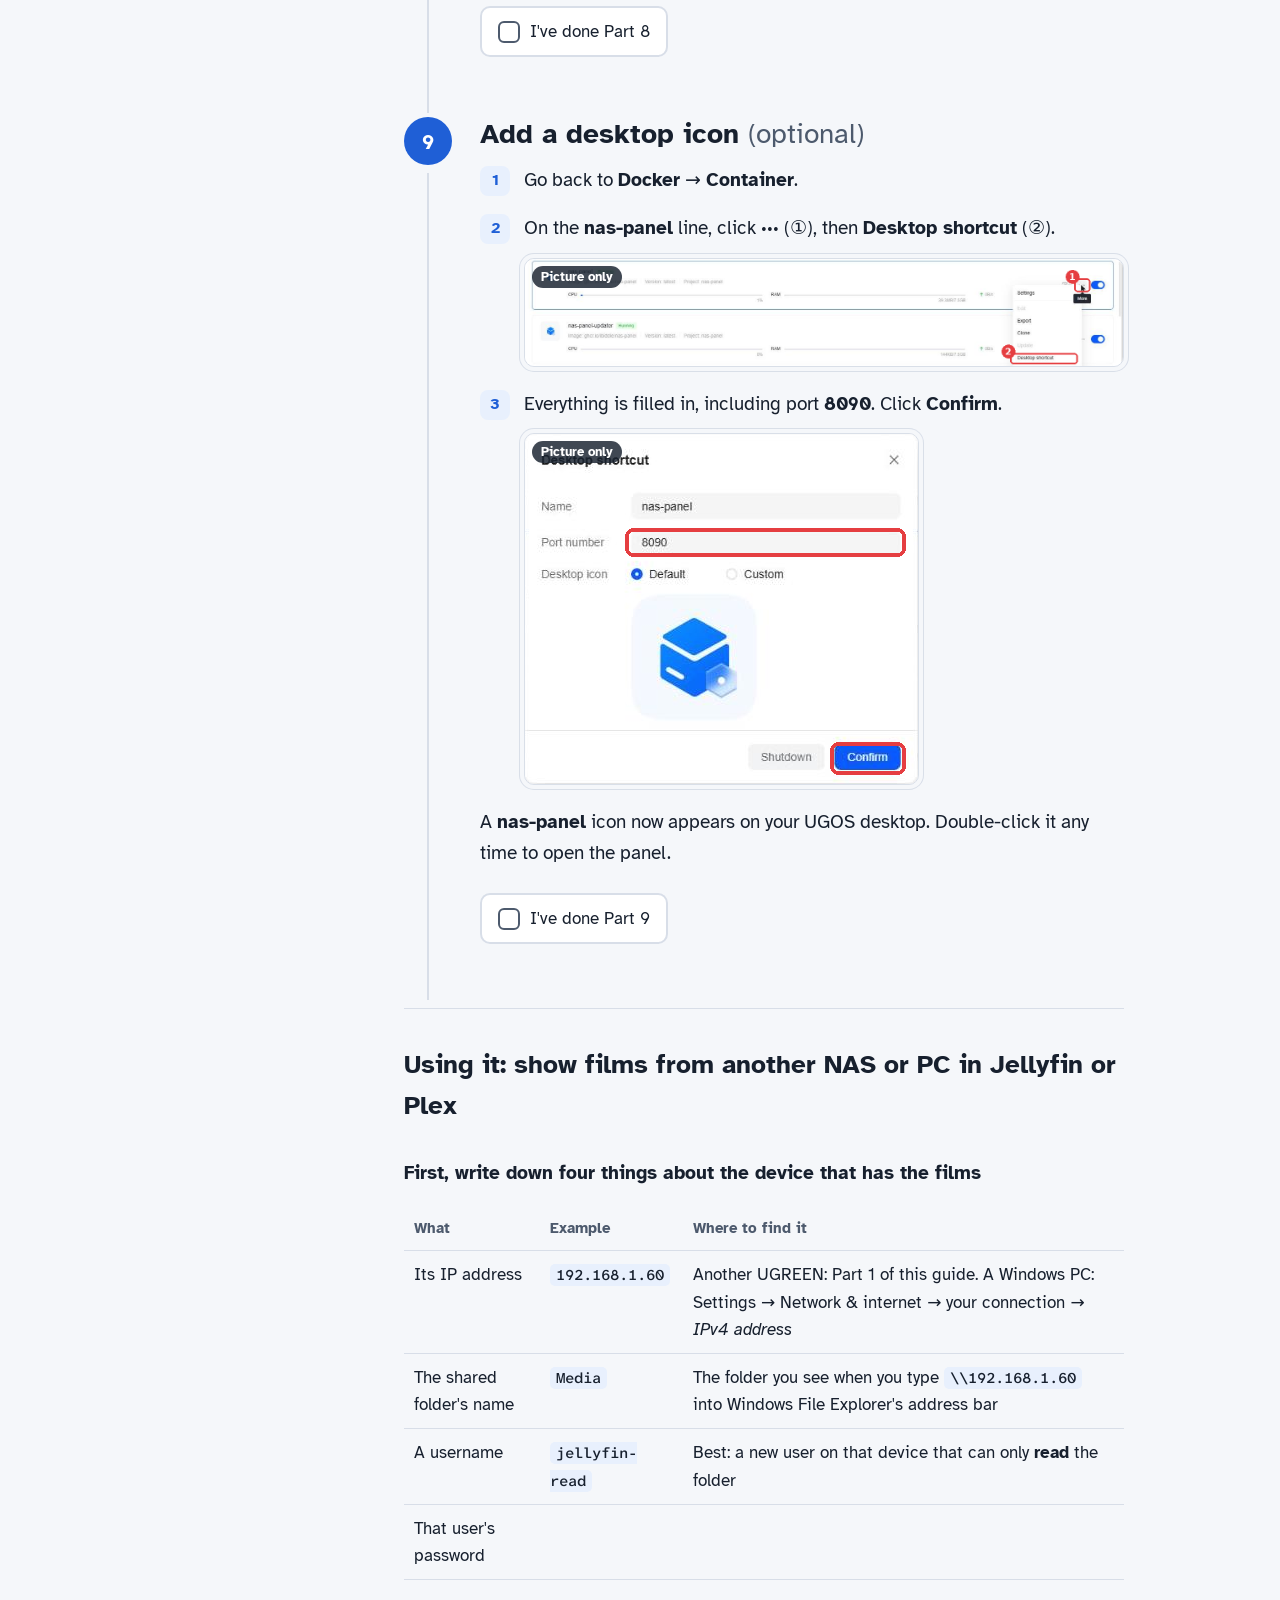
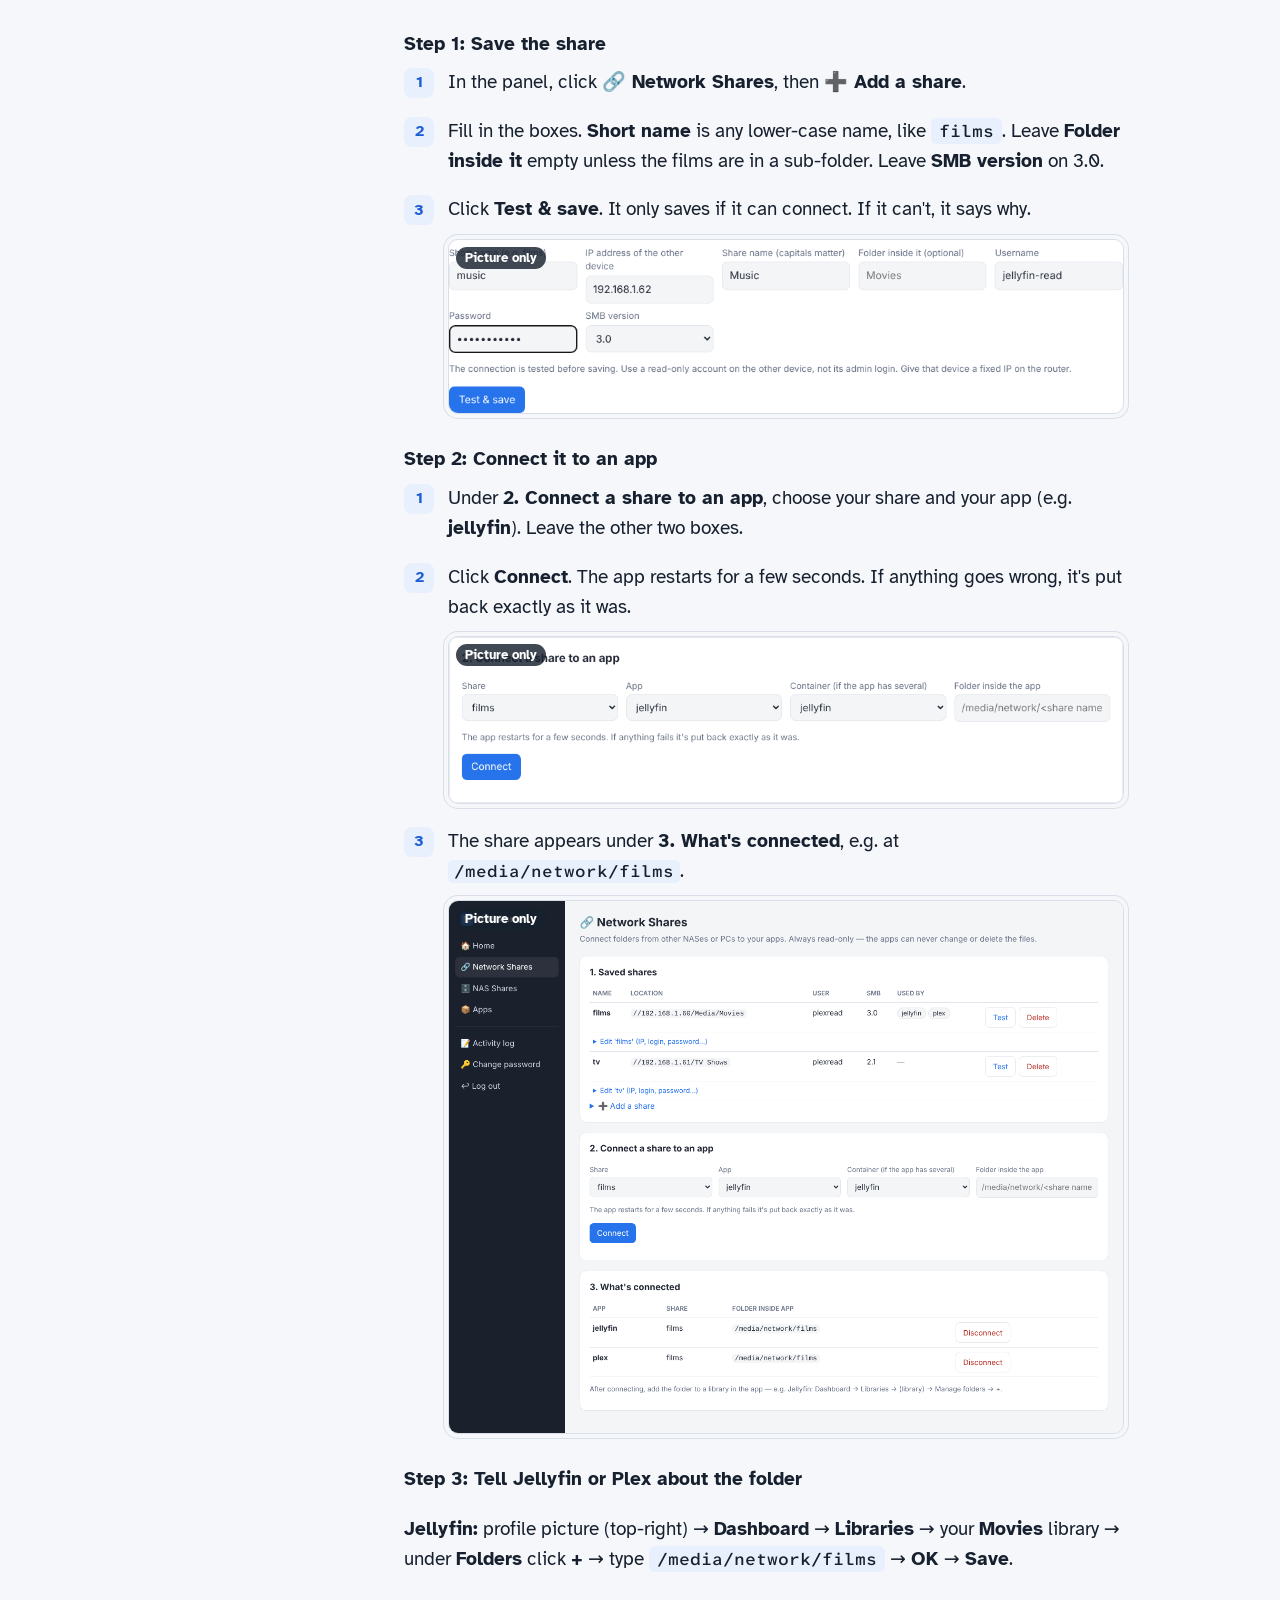
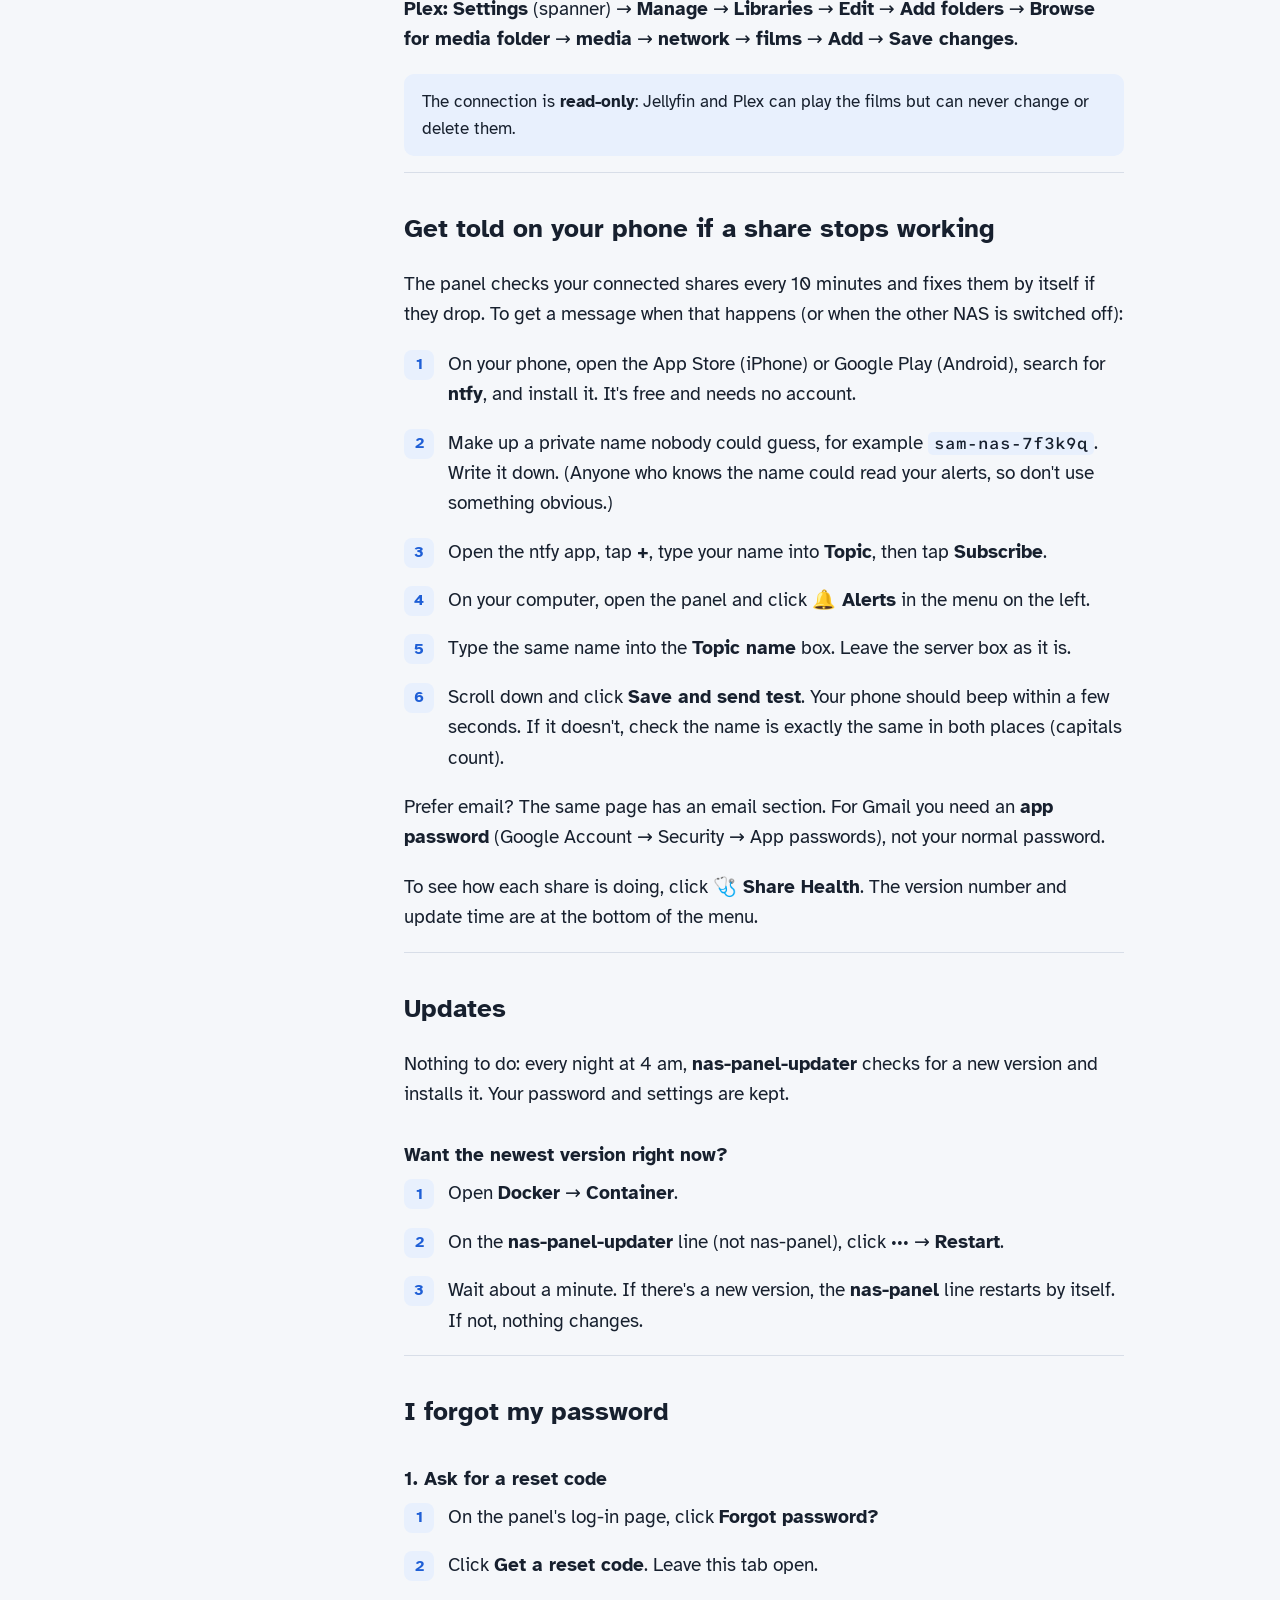
==== commit 7a3cc902: "Clearer reset-code steps on the reset page and guide Co-Authored-By: Claude Opus 5.5 <noreply@anthro" ====
--- a/docs/index.html
+++ b/docs/index.html
@@ -491,11 +491,25 @@
 
   <section class="after" id="forgot">
     <h2>I forgot my password</h2>
+    <h3>1. Ask for a reset code</h3>
     <ol class="steps">
       <li>On the panel's log-in page, click <span class="ui">Forgot password?</span></li>
-      <li>Click <span class="ui">Get a reset code</span>.</li>
-      <li>Find the code: in a new browser tab log in to your NAS, open <span class="ui">Docker</span> → <span class="ui">Container</span>, click the name <b>nas-panel</b>, then the <span class="ui">Log</span> tab. Look for <b>PASSWORD RESET CODE</b> near the bottom. (If you set up <a href="#alerts">Alerts</a>, the code is also sent to your phone or email.)</li>
-      <li>Go back to the panel tab, type the code and your new password twice, and click <span class="ui">Set new password</span>. The code works for 30 minutes. Your shares and settings are kept.</li>
+      <li>Click <span class="ui">Get a reset code</span>. Leave this tab open.</li>
+    </ol>
+    <h3>2. Find the code on your NAS</h3>
+    <ol class="steps">
+      <li>Open a new browser tab, go to your NAS's address and log in with your normal NAS username and password.</li>
+      <li>Double-click <span class="ui">Docker</span> on the NAS desktop.</li>
+      <li>Click <span class="ui">Container</span> in the menu on the left.</li>
+      <li>Click the name <b>nas-panel</b> (not nas-panel-updater).</li>
+      <li>Click the <span class="ui">Log</span> tab at the top of the window that opens.</li>
+      <li>Scroll to the very bottom and look for a line like <code>NAS PANEL PASSWORD RESET CODE:&nbsp;&nbsp;A1B2C3D4</code>. The code is the 8 letters and numbers after the colon. If you clicked the button more than once, use the bottom-most code.</li>
+    </ol>
+    <p>If you set up <a href="#alerts">Alerts</a>, the code is also sent to your phone or email, so you can skip part 2.</p>
+    <h3>3. Set your new password</h3>
+    <ol class="steps">
+      <li>Go back to the panel tab. Type the code, then your new password twice.</li>
+      <li>Click <span class="ui">Set new password</span>. The code works for 30 minutes and only once. Your shares and settings are kept.</li>
     </ol>
     <p class="small">Why no email reset? The code proves you can get into your NAS itself, so nobody else on your network can reset it.</p>
   </section>
